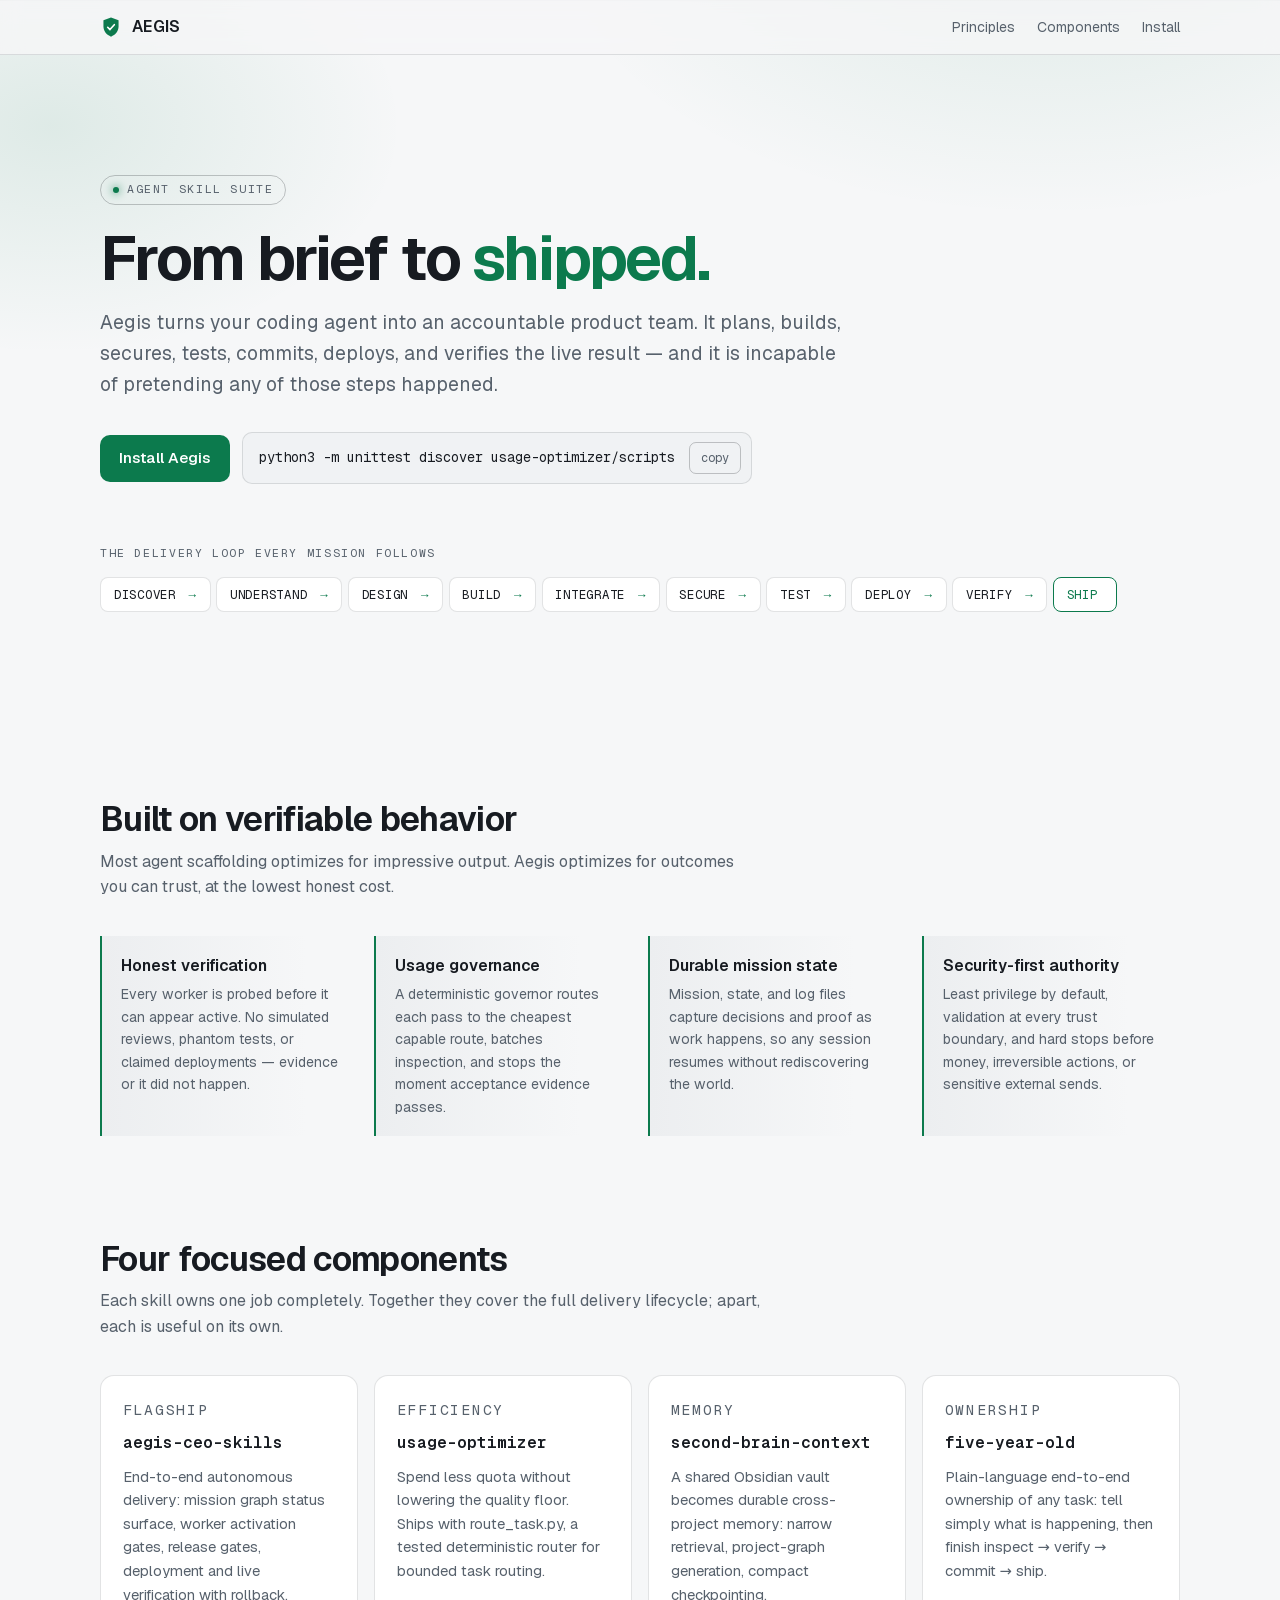
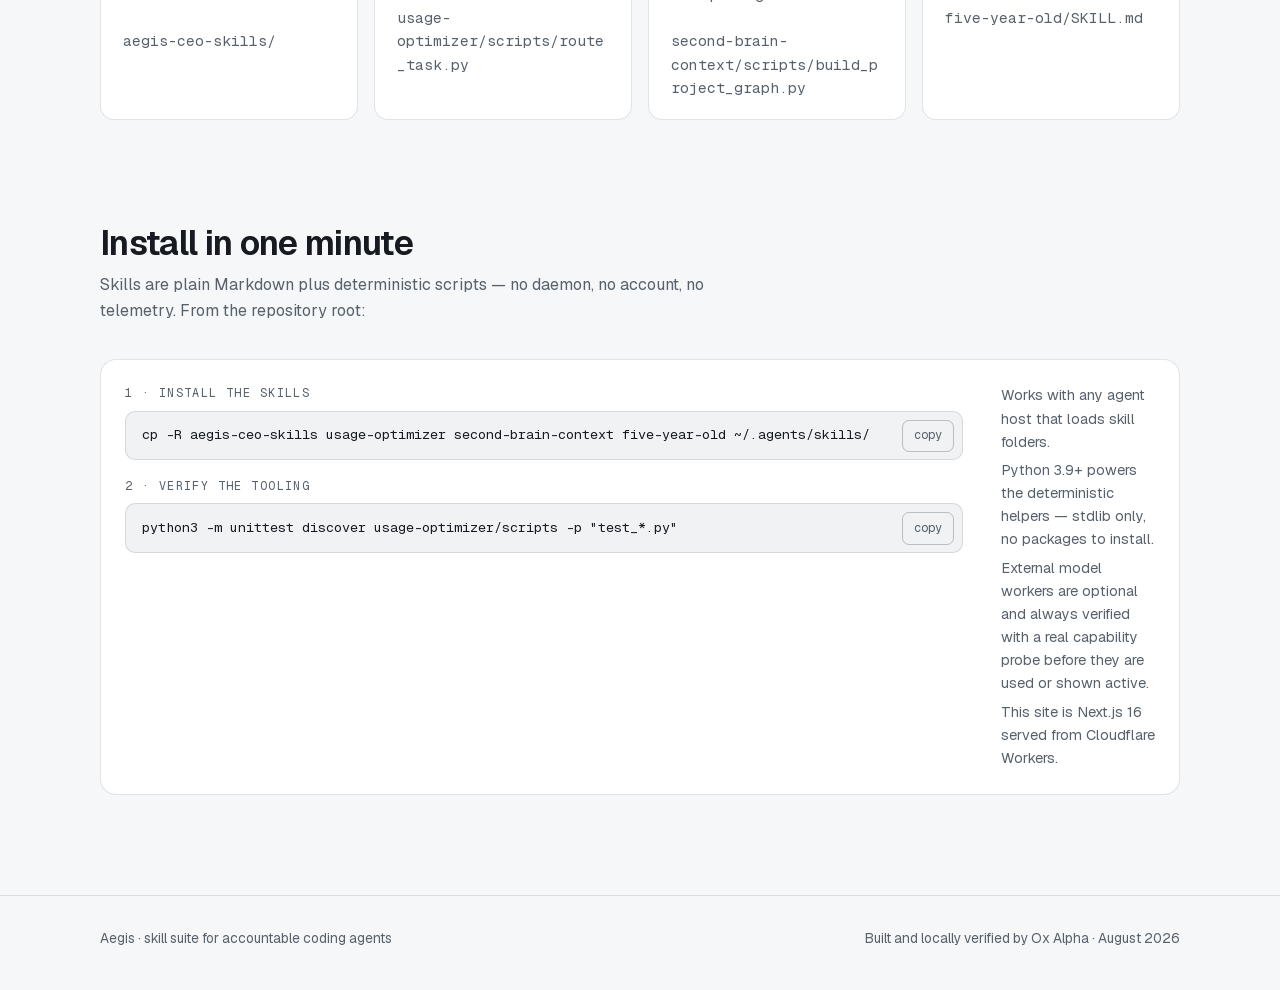
==== index.html @ a5da83ab "Publish Aegis product site (verified build)" ====
<!DOCTYPE html><html lang="en"><head><meta charSet="utf-8"/><meta name="viewport" content="width=device-width, initial-scale=1"/><link rel="stylesheet" href="/_next/static/css/index.CLz0nrna.css" data-rsc-css-href="/_next/static/css/index.CLz0nrna.css" data-precedence="vite-rsc/importer-resources"/><link rel="modulepreload" fetchPriority="low" href="/_next/static/chunks/index-375j4Bkr.js"/><script src="/_next/static/chunks/rolldown-runtime-C60lm6uB.js" type="module" async=""></script><script src="/_next/static/chunks/framework-BaE7mD_r.js" type="module" async=""></script><script src="/_next/static/chunks/app-elements-Drg5O4vw.js" type="module" async=""></script><script src="/_next/static/chunks/hash-D0ldriCF.js" type="module" async=""></script><script src="/_next/static/chunks/record-BdkTR7AP.js" type="module" async=""></script><script src="/_next/static/chunks/app-rsc-cache-busting-CBI0WYrO.js" type="module" async=""></script><script src="/_next/static/chunks/app-rsc-render-mode-IDJu5NEE.js" type="module" async=""></script><script src="/_next/static/chunks/headers-MnPyToYO.js" type="module" async=""></script><script src="/_next/static/chunks/protocol-headers-BwkNXebS.js" type="module" async=""></script><script src="/_next/static/chunks/deployment-id-DFhHa9wO.js" type="module" async=""></script><script src="/_next/static/chunks/navigation-errors-wvgRKjB-.js" type="module" async=""></script><link rel="modulepreload" href="/_next/static/chunks/layout-segment-context-CLsCrSrN.js" crossorigin=""/><link rel="modulepreload" href="/_next/static/chunks/link-DQ8tSd1T.js" crossorigin=""/><link rel="modulepreload" href="/_next/static/chunks/query-DDhZxhdQ.js" crossorigin=""/><link rel="modulepreload" href="/_next/static/chunks/CopyButton-BSLIUMZZ.js" crossorigin=""/><title>Aegis — Ship outcomes, not artifacts</title><meta name="description" content="A skill suite that turns your coding agent into an accountable product team: plan, build, secure, test, commit, deploy, and verify live — without faking any step."/><meta name="theme-color" content="#f6f7f8" media="(prefers-color-scheme: light)"/><meta name="theme-color" content="#0a0c0f" media="(prefers-color-scheme: dark)"/><script>Object.assign(((self[Symbol.for("vinext.navigationRuntime")]??={bootstrap:{routeManifest:null},functions:{}}).bootstrap.rsc??={rsc:[]}),{params:{},nav:{"pathname":"/","searchParams":[]}})</script><link rel="modulepreload" href="/_next/static/chunks/index-375j4Bkr.js" />
</head><body><header class="site-header"><div class="container"><a href="/" class="brand" aria-label="Aegis home"><svg width="22" height="22" viewBox="0 0 32 32" aria-hidden="true"><path d="M16 2l11 4v9c0 7.5-4.7 12.6-11 15C9.7 27.6 5 22.5 5 15V6z" fill="var(--accent)"></path><path d="M11.2 16.4l3.3 3.3 6.3-7" fill="none" stroke="var(--on-accent)" stroke-width="2.4" stroke-linecap="round" stroke-linejoin="round"></path></svg>AEGIS</a><nav class="site-nav" aria-label="Primary"><a href="#principles">Principles</a><a href="#components">Components</a><a href="#install">Install</a></nav></div></header><main><section class="hero"><div class="container"><p class="eyebrow">Agent skill suite</p><h1>From brief to <em>shipped.</em></h1><p class="lede">Aegis turns your coding agent into an accountable product team. It plans, builds, secures, tests, commits, deploys, and verifies the live result — and it is incapable of pretending any of those steps happened.</p><div class="hero-actions"><a class="btn btn-primary" href="#install">Install Aegis</a><span class="install-chip"><code>python3 -m unittest discover usage-optimizer/scripts</code><button type="button" class="copy-btn" data-copied="false" aria-label="Copy to clipboard">copy</button></span></div><div class="pipeline-section" aria-hidden="false"><p class="pipeline-label" id="pipeline-label">The delivery loop every mission follows</p><ol class="pipeline" aria-labelledby="pipeline-label"><li>DISCOVER</li><li>UNDERSTAND</li><li>DESIGN</li><li>BUILD</li><li>INTEGRATE</li><li>SECURE</li><li>TEST</li><li>DEPLOY</li><li>VERIFY</li><li data-state="terminal">SHIP</li></ol></div></div></section><section class="section container" id="principles"><div class="section-head"><h2>Built on verifiable behavior</h2><p>Most agent scaffolding optimizes for impressive output. Aegis optimizes for outcomes you can trust, at the lowest honest cost.</p></div><div class="pillars"><div class="pillar"><h3>Honest verification</h3><p>Every worker is probed before it can appear active. No simulated reviews, phantom tests, or claimed deployments — evidence or it did not happen.</p></div><div class="pillar"><h3>Usage governance</h3><p>A deterministic governor routes each pass to the cheapest capable route, batches inspection, and stops the moment acceptance evidence passes.</p></div><div class="pillar"><h3>Durable mission state</h3><p>Mission, state, and log files capture decisions and proof as work happens, so any session resumes without rediscovering the world.</p></div><div class="pillar"><h3>Security-first authority</h3><p>Least privilege by default, validation at every trust boundary, and hard stops before money, irreversible actions, or sensitive external sends.</p></div></div></section><section class="section container" id="components"><div class="section-head"><h2>Four focused components</h2><p>Each skill owns one job completely. Together they cover the full delivery lifecycle; apart, each is useful on its own.</p></div><div class="grid-cards"><article class="card"><p class="card-tag">Flagship</p><h3>aegis-ceo-skills</h3><p>End-to-end autonomous delivery: mission graph status surface, worker activation gates, release gates, deployment and live verification with rollback.</p><p class="card-path">aegis-ceo-skills/</p></article><article class="card"><p class="card-tag">Efficiency</p><h3>usage-optimizer</h3><p>Spend less quota without lowering the quality floor. Ships with route_task.py, a tested deterministic router for bounded task routing.</p><p class="card-path">usage-optimizer/scripts/route_task.py</p></article><article class="card"><p class="card-tag">Memory</p><h3>second-brain-context</h3><p>A shared Obsidian vault becomes durable cross-project memory: narrow retrieval, project-graph generation, compact checkpointing.</p><p class="card-path">second-brain-context/scripts/build_project_graph.py</p></article><article class="card"><p class="card-tag">Ownership</p><h3>five-year-old</h3><p>Plain-language end-to-end ownership of any task: tell simply what is happening, then finish inspect → verify → commit → ship.</p><p class="card-path">five-year-old/SKILL.md</p></article></div></section><section class="section container" id="install"><div class="section-head"><h2>Install in one minute</h2><p>Skills are plain Markdown plus deterministic scripts — no daemon, no account, no telemetry. From the repository root:</p></div><div class="install-panel"><dl class="step"><dt>1 · Install the skills</dt><dd><div class="codeblock"><code>cp -R aegis-ceo-skills usage-optimizer second-brain-context five-year-old ~/.agents/skills/</code><button type="button" class="copy-btn" data-copied="false" aria-label="Copy to clipboard">copy</button></div></dd><dt>2 · Verify the tooling</dt><dd><div class="codeblock"><code>python3 -m unittest discover usage-optimizer/scripts -p &quot;test_*.py&quot;</code><button type="button" class="copy-btn" data-copied="false" aria-label="Copy to clipboard">copy</button></div></dd></dl><ul class="requirements"><li>Works with any agent host that loads skill folders.</li><li>Python 3.9+ powers the deterministic helpers — stdlib only, no packages to install.</li><li>External model workers are optional and always verified with a real capability probe before they are used or shown active.</li><li>This site is Next.js 16 served from Cloudflare Workers.</li></ul></div></section></main><footer class="site-footer"><div class="container"><p>Aegis · skill suite for accountable coding agents</p><p>Built and locally verified by Ox Alpha · August 2026</p></div></footer><script type="module" src="/_next/static/chunks/index-375j4Bkr.js" id="_R_" async=""></script><script>((self[Symbol.for("vinext.navigationRuntime")]??={bootstrap:{routeManifest:null},functions:{}}).bootstrap.rsc??={rsc:[]}).rsc.push("2:I[\"152b7c768662\",[],\"Children\",1]\n")</script><script>((self[Symbol.for("vinext.navigationRuntime")]??={bootstrap:{routeManifest:null},functions:{}}).bootstrap.rsc??={rsc:[]}).rsc.push("3:I[\"ac4cd3bf48ca\",[],\"GlobalErrorBoundary\",1]\n")</script><script>((self[Symbol.for("vinext.navigationRuntime")]??={bootstrap:{routeManifest:null},functions:{}}).bootstrap.rsc??={rsc:[]}).rsc.push("4:I[\"f25f62437ec9\",[],\"default\",1]\n")</script><script>((self[Symbol.for("vinext.navigationRuntime")]??={bootstrap:{routeManifest:null},functions:{}}).bootstrap.rsc??={rsc:[]}).rsc.push("5:I[\"ac4cd3bf48ca\",[],\"ErrorBoundary\",1]\n")</script><script>((self[Symbol.for("vinext.navigationRuntime")]??={bootstrap:{routeManifest:null},functions:{}}).bootstrap.rsc??={rsc:[]}).rsc.push("6:I[\"5a70c7692a12\",[],\"LayoutSegmentProvider\",1]\n")</script><script>((self[Symbol.for("vinext.navigationRuntime")]??={bootstrap:{routeManifest:null},functions:{}}).bootstrap.rsc??={rsc:[]}).rsc.push("7:I[\"152b7c768662\",[],\"Slot\",1]\n")</script><script>((self[Symbol.for("vinext.navigationRuntime")]??={bootstrap:{routeManifest:null},functions:{}}).bootstrap.rsc??={rsc:[]}).rsc.push("8:I[\"302faa7eb9bd\",[],\"AppRouterScrollTarget\",1]\n")</script><script>((self[Symbol.for("vinext.navigationRuntime")]??={bootstrap:{routeManifest:null},functions:{}}).bootstrap.rsc??={rsc:[]}).rsc.push("9:I[\"ac4cd3bf48ca\",[],\"RedirectBoundary\",1]\n")</script><script>((self[Symbol.for("vinext.navigationRuntime")]??={bootstrap:{routeManifest:null},functions:{}}).bootstrap.rsc??={rsc:[]}).rsc.push(":HL[\"/_next/static/css/index.CLz0nrna.css\",\"style\"     ]\n")</script><script>((self[Symbol.for("vinext.navigationRuntime")]??={bootstrap:{routeManifest:null},functions:{}}).bootstrap.rsc??={rsc:[]}).rsc.push("0:{\"__route\":\"route:/\",\"__interceptionContext\":null,\"__layoutIds\":[\"layout:/\"],\"__rootLayout\":\"/\",\"__sourcePage\":\"/page\",\"page:/\":\"$L1\",\"layout:/\":[[[[\"$\",\"link\",\"css:/_next/static/css/index.CLz0nrna.css\",{\"rel\":\"stylesheet\",\"precedence\":\"vite-rsc/importer-resources\",\"href\":\"/_next/static/css/index.CLz0nrna.css\",\"data-rsc-css-href\":\"/_next/static/css/index.CLz0nrna.css\"}],\"$undefined\"],[\"$\",\"html\",null,{\"lang\":\"en\",\"children\":[\"$\",\"body\",null,{\"children\":[\"$\",\"$L2\",null,{}]}]}]],null],\"route:/\":[[[\"$\",\"meta\",null,{\"charSet\":\"utf-8\"}],[[\"$\",\"title\",\"0\",{\"children\":\"Aegis — Ship outcomes, not artifacts\"}],[\"$\",\"meta\",\"1\",{\"name\":\"description\",\"content\":\"A skill suite that turns your coding agent into an accountable product team: plan, build, secure, test, commit, deploy, and verify live — without faking any step.\"}]],[[\"$\",\"meta\",\"0\",{\"name\":\"viewport\",\"content\":\"width=device-width, initial-scale=1\"}],[\"$\",\"meta\",\"1\",{\"name\":\"theme-color\",\"content\":\"#f6f7f8\",\"media\":\"(prefers-color-scheme: light)\"}],[\"$\",\"meta\",\"2\",{\"name\":\"theme-color\",\"content\":\"#0a0c0f\",\"media\":\"(prefers-color-scheme: dark)\"}]]],[\"$\",\"$L3\",null,{\"fallback\":\"$4\",\"children\":[\"$\",\"$L5\",null,{\"fallback\":\"$4\",\"children\":[\"$\",\"$L6\",null,{\"providerId\":\"layout:/\",\"segmentMap\":{\"children\":[]},\"children\":[\"$\",\"$L7\",null,{\"id\":\"layout:/\",\"parallelSlots\":\"$undefined\",\"children\":[\"$\",\"$L8\",null,{\"children\":[\"$\",\"$L9\",null,{\"children\":[[\"$\",\"$L6\",null,{\"providerId\":\"page:/\",\"segmentMap\":{\"children\":[\"__PAGE__\"]},\"children\":[\"$\",\"$L7\",null,{\"id\":\"page:/\"}]}],null]}]}]}]}]}]}],null,null],\"__layoutFlags\":{\"layout:/\":\"s\"},\"__artifactCompatibility\":{\"schemaVersion\":1,\"graphVersion\":\"app-route-graph:1177fd80f83fa7b0\",\"deploymentVersion\":\"8449e04d-cda3-425b-afb7-191eae885826\",\"appElementsSchemaVersion\":1,\"rscPayloadSchemaVersion\":1,\"rootBoundaryId\":\"/\",\"renderEpoch\":null},\"__renderObservation\":{\"schemaVersion\":1,\"output\":{\"kind\":\"app-rsc\",\"mountedSlotsFingerprint\":null,\"renderEpoch\":null,\"rootBoundaryId\":\"/\",\"routeId\":\"route:/\"},\"completeness\":\"partial\",\"boundaryOutcome\":{\"kind\":\"unknown\"},\"requestApis\":[{\"kind\":\"connection\",\"status\":\"unknown\"},{\"kind\":\"cookies\",\"status\":\"unknown\"},{\"kind\":\"draftMode\",\"status\":\"unknown\"},{\"kind\":\"headers\",\"status\":\"unknown\"},{\"kind\":\"params\",\"status\":\"unknown\"},{\"kind\":\"searchParams\",\"status\":\"unknown\"}],\"dynamicFetches\":[],\"cacheTags\":[\"/\",\"_N_T_/\",\"_N_T_/index\",\"_N_T_/layout\",\"_N_T_/page\"],\"pathTags\":[\"/\"],\"cacheability\":\"unknown\",\"downgrade\":{\"target\":\"freshRender\",\"reasons\":[{\"code\":\"CP_DOWNGRADE_CACHEABILITY_UNKNOWN\",\"target\":\"freshRender\"},{\"code\":\"CP_DOWNGRADE_INCOMPLETE_OBSERVATION\",\"completeness\":\"partial\",\"target\":\"freshRender\"},{\"code\":\"CP_DOWNGRADE_UNKNOWN_REQUEST_API\",\"requestApi\":\"connection\",\"target\":\"freshRender\"},{\"code\":\"CP_DOWNGRADE_UNKNOWN_REQUEST_API\",\"requestApi\":\"cookies\",\"target\":\"freshRender\"},{\"code\":\"CP_DOWNGRADE_UNKNOWN_REQUEST_API\",\"requestApi\":\"draftMode\",\"target\":\"freshRender\"},{\"code\":\"CP_DOWNGRADE_UNKNOWN_REQUEST_API\",\"requestApi\":\"headers\",\"target\":\"freshRender\"},{\"code\":\"CP_DOWNGRADE_UNKNOWN_REQUEST_API\",\"requestApi\":\"params\",\"target\":\"freshRender\"},{\"code\":\"CP_DOWNGRADE_UNKNOWN_REQUEST_API\",\"requestApi\":\"searchParams\",\"target\":\"freshRender\"}],\"fallback\":{\"kind\":\"breakerFallback\",\"code\":\"CP_PRIVATE_DYNAMIC_DOWNGRADE\",\"mode\":\"renderFresh\",\"scope\":\"affectedOutput\",\"fields\":{\"reasonCodes\":[\"CP_DOWNGRADE_CACHEABILITY_UNKNOWN\",\"CP_DOWNGRADE_INCOMPLETE_OBSERVATION\",\"CP_DOWNGRADE_UNKNOWN_REQUEST_API\",\"CP_DOWNGRADE_UNKNOWN_REQUEST_API\",\"CP_DOWNGRADE_UNKNOWN_REQUEST_API\",\"CP_DOWNGRADE_UNKNOWN_REQUEST_API\",\"CP_DOWNGRADE_UNKNOWN_REQUEST_API\",\"CP_DOWNGRADE_UNKNOWN_REQUEST_API\"],\"target\":\"freshRender\"}},\"isPublicCacheCandidate\":false}}}\n")</script><script>((self[Symbol.for("vinext.navigationRuntime")]??={bootstrap:{routeManifest:null},functions:{}}).bootstrap.rsc??={rsc:[]}).rsc.push("a:I[\"c2747888630f\",[],\"default\",1]\n")</script><script>((self[Symbol.for("vinext.navigationRuntime")]??={bootstrap:{routeManifest:null},functions:{}}).bootstrap.rsc??={rsc:[]}).rsc.push("b:I[\"319c27bb930d\",[],\"default\",1]\n")</script><script>((self[Symbol.for("vinext.navigationRuntime")]??={bootstrap:{routeManifest:null},functions:{}}).bootstrap.rsc??={rsc:[]}).rsc.push("1:[[\"$\",\"header\",null,{\"className\":\"site-header\",\"children\":[\"$\",\"div\",null,{\"className\":\"container\",\"children\":[[\"$\",\"$La\",null,{\"className\":\"brand\",\"href\":\"/\",\"aria-label\":\"Aegis home\",\"children\":[[\"$\",\"svg\",null,{\"width\":\"22\",\"height\":\"22\",\"viewBox\":\"0 0 32 32\",\"aria-hidden\":\"true\",\"children\":[[\"$\",\"path\",null,{\"d\":\"M16 2l11 4v9c0 7.5-4.7 12.6-11 15C9.7 27.6 5 22.5 5 15V6z\",\"fill\":\"var(--accent)\"}],[\"$\",\"path\",null,{\"d\":\"M11.2 16.4l3.3 3.3 6.3-7\",\"fill\":\"none\",\"stroke\":\"var(--on-accent)\",\"strokeWidth\":\"2.4\",\"strokeLinecap\":\"round\",\"strokeLinejoin\":\"round\"}]]}],\"AEGIS\"]}],[\"$\",\"nav\",null,{\"className\":\"site-nav\",\"aria-label\":\"Primary\",\"children\":[[\"$\",\"a\",null,{\"href\":\"#principles\",\"children\":\"Principles\"}],[\"$\",\"a\",null,{\"href\":\"#components\",\"children\":\"Components\"}],[\"$\",\"a\",null,{\"href\":\"#install\",\"children\":\"Install\"}]]}]]}]}],[\"$\",\"main\",null,{\"children\":[[\"$\",\"section\",null,{\"className\":\"hero\",\"children\":[\"$\",\"div\",null,{\"className\":\"container\",\"children\":[[\"$\",\"p\",null,{\"className\":\"eyebrow\",\"children\":\"Agent skill suite\"}],[\"$\",\"h1\",null,{\"children\":[\"From brief to \",[\"$\",\"em\",null,{\"children\":\"shipped.\"}]]}],[\"$\",\"p\",null,{\"className\":\"lede\",\"children\":\"Aegis turns your coding agent into an accountable product team. It plans, builds, secures, tests, commits, deploys, and verifies the live result — and it is incapable of pretending any of those steps happened.\"}],[\"$\",\"div\",null,{\"className\":\"hero-actions\",\"children\":[[\"$\",\"a\",null,{\"className\":\"btn btn-primary\",\"href\":\"#install\",\"children\":\"Install Aegis\"}],[\"$\",\"span\",null,{\"className\":\"install-chip\",\"children\":[[\"$\",\"code\",null,{\"children\":\"python3 -m unittest discover usage-optimizer/scripts\"}],[\"$\",\"$Lb\",null,{\"text\":\"python3 -m unittest discover usage-optimizer/scripts -p \\\"test_*.py\\\"\"}]]}]]}],[\"$\",\"div\",null,{\"className\":\"pipeline-section\",\"aria-hidden\":\"false\",\"children\":[[\"$\",\"p\",null,{\"className\":\"pipeline-label\",\"id\":\"pipeline-label\",\"children\":\"The delivery loop every mission follows\"}],[\"$\",\"ol\",null,{\"className\":\"pipeline\",\"aria-labelledby\":\"pipeline-label\",\"children\":[[[\"$\",\"li\",\"DISCOVER\",{\"children\":\"DISCOVER\"}],[\"$\",\"li\",\"UNDERSTAND\",{\"children\":\"UNDERSTAND\"}],[\"$\",\"li\",\"DESIGN\",{\"children\":\"DESIGN\"}],[\"$\",\"li\",\"BUILD\",{\"children\":\"BUILD\"}],[\"$\",\"li\",\"INTEGRATE\",{\"children\":\"INTEGRATE\"}],[\"$\",\"li\",\"SECURE\",{\"children\":\"SECURE\"}],[\"$\",\"li\",\"TEST\",{\"children\":\"TEST\"}],[\"$\",\"li\",\"DEPLOY\",{\"children\":\"DEPLOY\"}],[\"$\",\"li\",\"VERIFY\",{\"children\":\"VERIFY\"}]],[\"$\",\"li\",null,{\"data-state\":\"terminal\",\"children\":\"SHIP\"}]]}]]}]]}]}],[\"$\",\"section\",null,{\"className\":\"section container\",\"id\":\"principles\",\"children\":[[\"$\",\"div\",null,{\"className\":\"section-head\",\"children\":[[\"$\",\"h2\",null,{\"children\":\"Built on verifiable behavior\"}],[\"$\",\"p\",null,{\"children\":\"Most agent scaffolding optimizes for impressive output. Aegis optimizes for outcomes you can trust, at the lowest honest cost.\"}]]}],[\"$\",\"div\",null,{\"className\":\"pillars\",\"children\":[[\"$\",\"div\",\"Honest verification\",{\"className\":\"pillar\",\"children\":[[\"$\",\"h3\",null,{\"children\":\"Honest verification\"}],[\"$\",\"p\",null,{\"children\":\"Every worker is probed before it can appear active. No simulated reviews, phantom tests, or claimed deployments — evidence or it did not happen.\"}]]}],[\"$\",\"div\",\"Usage governance\",{\"className\":\"pillar\",\"children\":[[\"$\",\"h3\",null,{\"children\":\"Usage governance\"}],[\"$\",\"p\",null,{\"children\":\"A deterministic governor routes each pass to the cheapest capable route, batches inspection, and stops the moment acceptance evidence passes.\"}]]}],[\"$\",\"div\",\"Durable mission state\",{\"className\":\"pillar\",\"children\":[[\"$\",\"h3\",null,{\"children\":\"Durable mission state\"}],[\"$\",\"p\",null,{\"children\":\"Mission, state, and log files capture decisions and proof as work happens, so any session resumes without rediscovering the world.\"}]]}],[\"$\",\"div\",\"Security-first authority\",{\"className\":\"pillar\",\"children\":[[\"$\",\"h3\",null,{\"children\":\"Security-first authority\"}],[\"$\",\"p\",null,{\"children\":\"Least privilege by default, validation at every trust boundary, and hard stops before money, irreversible actions, or sensitive external sends.\"}]]}]]}]]}],[\"$\",\"section\",null,{\"className\":\"section container\",\"id\":\"components\",\"children\":[[\"$\",\"div\",null,{\"className\":\"section-head\",\"children\":[[\"$\",\"h2\",null,{\"children\":\"Four focused components\"}],[\"$\",\"p\",null,{\"children\":\"Each skill owns one job completely. Together they cover the full delivery lifecycle; apart, each is useful on its own.\"}]]}],\"$Lc\"]}],\"$Ld\"]}],\"$Le\"]\n")</script><script>((self[Symbol.for("vinext.navigationRuntime")]??={bootstrap:{routeManifest:null},functions:{}}).bootstrap.rsc??={rsc:[]}).rsc.push("c:[\"$\",\"div\",null,{\"className\":\"grid-cards\",\"children\":[[\"$\",\"article\",\"aegis-ceo-skills\",{\"className\":\"card\",\"children\":[[\"$\",\"p\",null,{\"className\":\"card-tag\",\"children\":\"Flagship\"}],[\"$\",\"h3\",null,{\"children\":\"aegis-ceo-skills\"}],[\"$\",\"p\",null,{\"children\":\"End-to-end autonomous delivery: mission graph status surface, worker activation gates, release gates, deployment and live verification with rollback.\"}],[\"$\",\"p\",null,{\"className\":\"card-path\",\"children\":\"aegis-ceo-skills/\"}]]}],[\"$\",\"article\",\"usage-optimizer\",{\"className\":\"card\",\"children\":[[\"$\",\"p\",null,{\"className\":\"card-tag\",\"children\":\"Efficiency\"}],[\"$\",\"h3\",null,{\"children\":\"usage-optimizer\"}],[\"$\",\"p\",null,{\"children\":\"Spend less quota without lowering the quality floor. Ships with route_task.py, a tested deterministic router for bounded task routing.\"}],[\"$\",\"p\",null,{\"className\":\"card-path\",\"children\":\"usage-optimizer/scripts/route_task.py\"}]]}],[\"$\",\"article\",\"second-brain-context\",{\"className\":\"card\",\"children\":[[\"$\",\"p\",null,{\"className\":\"card-tag\",\"children\":\"Memory\"}],[\"$\",\"h3\",null,{\"children\":\"second-brain-context\"}],[\"$\",\"p\",null,{\"children\":\"A shared Obsidian vault becomes durable cross-project memory: narrow retrieval, project-graph generation, compact checkpointing.\"}],[\"$\",\"p\",null,{\"className\":\"card-path\",\"children\":\"second-brain-context/scripts/build_project_graph.py\"}]]}],[\"$\",\"article\",\"five-year-old\",{\"className\":\"card\",\"children\":[[\"$\",\"p\",null,{\"className\":\"card-tag\",\"children\":\"Ownership\"}],[\"$\",\"h3\",null,{\"children\":\"five-year-old\"}],[\"$\",\"p\",null,{\"children\":\"Plain-language end-to-end ownership of any task: tell simply what is happening, then finish inspect → verify → commit → ship.\"}],[\"$\",\"p\",null,{\"className\":\"card-path\",\"children\":\"five-year-old/SKILL.md\"}]]}]]}]\n")</script><script>((self[Symbol.for("vinext.navigationRuntime")]??={bootstrap:{routeManifest:null},functions:{}}).bootstrap.rsc??={rsc:[]}).rsc.push("d:[\"$\",\"section\",null,{\"className\":\"section container\",\"id\":\"install\",\"children\":[[\"$\",\"div\",null,{\"className\":\"section-head\",\"children\":[[\"$\",\"h2\",null,{\"children\":\"Install in one minute\"}],[\"$\",\"p\",null,{\"children\":\"Skills are plain Markdown plus deterministic scripts — no daemon, no account, no telemetry. From the repository root:\"}]]}],[\"$\",\"div\",null,{\"className\":\"install-panel\",\"children\":[[\"$\",\"dl\",null,{\"className\":\"step\",\"children\":[[\"$\",\"dt\",null,{\"children\":\"1 · Install the skills\"}],[\"$\",\"dd\",null,{\"children\":[\"$\",\"div\",null,{\"className\":\"codeblock\",\"children\":[[\"$\",\"code\",null,{\"children\":\"cp -R aegis-ceo-skills usage-optimizer second-brain-context five-year-old ~/.agents/skills/\"}],[\"$\",\"$Lb\",null,{\"text\":\"cp -R aegis-ceo-skills usage-optimizer second-brain-context five-year-old ~/.agents/skills/\"}]]}]}],[\"$\",\"dt\",null,{\"children\":\"2 · Verify the tooling\"}],[\"$\",\"dd\",null,{\"children\":[\"$\",\"div\",null,{\"className\":\"codeblock\",\"children\":[[\"$\",\"code\",null,{\"children\":\"python3 -m unittest discover usage-optimizer/scripts -p \\\"test_*.py\\\"\"}],[\"$\",\"$Lb\",null,{\"text\":\"python3 -m unittest discover usage-optimizer/scripts -p \\\"test_*.py\\\"\"}]]}]}]]}],[\"$\",\"ul\",null,{\"className\":\"requirements\",\"children\":[[\"$\",\"li\",null,{\"children\":\"Works with any agent host that loads skill folders.\"}],[\"$\",\"li\",null,{\"children\":\"Python 3.9+ powers the deterministic helpers — stdlib only, no packages to install.\"}],[\"$\",\"li\",null,{\"children\":\"External model workers are optional and always verified with a real capability probe before they are used or shown active.\"}],[\"$\",\"li\",null,{\"children\":\"This site is Next.js 16 served from Cloudflare Workers.\"}]]}]]}]]}]\n")</script><script>((self[Symbol.for("vinext.navigationRuntime")]??={bootstrap:{routeManifest:null},functions:{}}).bootstrap.rsc??={rsc:[]}).rsc.push("e:[\"$\",\"footer\",null,{\"className\":\"site-footer\",\"children\":[\"$\",\"div\",null,{\"className\":\"container\",\"children\":[[\"$\",\"p\",null,{\"children\":\"Aegis · skill suite for accountable coding agents\"}],[\"$\",\"p\",null,{\"children\":\"Built and locally verified by Ox Alpha · August 2026\"}]]}]}]\n")</script><script>Object.assign(((self[Symbol.for("vinext.navigationRuntime")]??={bootstrap:{routeManifest:null},functions:{}}).bootstrap.rsc??={rsc:[]}),{"initialCacheKind":"static"});((self[Symbol.for("vinext.navigationRuntime")]??={bootstrap:{routeManifest:null},functions:{}}).bootstrap.rsc??={rsc:[]}).done=true</script></body></html>
---- _next/static/css/index.CLz0nrna.css ----
/*! tailwindcss v4.2.1 | MIT License | https://tailwindcss.com */
@layer properties{@supports (((-webkit-hyphens:none)) and (not (margin-trim:inline))) or ((-moz-orient:inline) and (not (color:rgb(from red r g b)))){*,:before,:after{--tw-rotate-x:initial;--tw-rotate-y:initial;--tw-rotate-z:initial;--tw-skew-x:initial;--tw-skew-y:initial;--tw-border-style:solid;--tw-outline-style:solid;--tw-ease:initial}::backdrop{--tw-rotate-x:initial;--tw-rotate-y:initial;--tw-rotate-z:initial;--tw-skew-x:initial;--tw-skew-y:initial;--tw-border-style:solid;--tw-outline-style:solid;--tw-ease:initial}}}@layer theme{:root,:host{--font-sans:ui-sans-serif, system-ui, sans-serif, "Apple Color Emoji", "Segoe UI Emoji", "Segoe UI Symbol", "Noto Color Emoji";--font-mono:ui-monospace, SFMono-Regular, Menlo, Monaco, Consolas, "Liberation Mono", "Courier New", monospace;--spacing:.25rem;--font-weight-normal:400;--font-weight-medium:500;--radius-sm:.25rem;--radius-md:.375rem;--radius-lg:.5rem;--radius-2xl:1rem;--shadow-sm:0 1px 3px 0 #0000001a, 0 1px 2px -1px #0000001a;--ease-in-out:cubic-bezier(.4, 0, .2, 1);--default-transition-duration:.15s;--default-transition-timing-function:cubic-bezier(.4, 0, .2, 1);--default-font-family:var(--font-sans);--default-mono-font-family:var(--font-mono)}}@layer base{*,:after,:before{box-sizing:border-box;border:0 solid;margin:0;padding:0}::backdrop{box-sizing:border-box;border:0 solid;margin:0;padding:0}::file-selector-button{box-sizing:border-box;border:0 solid;margin:0;padding:0}html,:host{-webkit-text-size-adjust:100%;tab-size:4;line-height:1.5;font-family:var(--default-font-family,ui-sans-serif, system-ui, sans-serif, "Apple Color Emoji", "Segoe UI Emoji", "Segoe UI Symbol", "Noto Color Emoji");font-feature-settings:var(--default-font-feature-settings,normal);font-variation-settings:var(--default-font-variation-settings,normal);-webkit-tap-highlight-color:transparent}hr{height:0;color:inherit;border-top-width:1px}abbr:where([title]){-webkit-text-decoration:underline dotted;text-decoration:underline dotted}h1,h2,h3,h4,h5,h6{font-size:inherit;font-weight:inherit}a{color:inherit;-webkit-text-decoration:inherit;-webkit-text-decoration:inherit;text-decoration:inherit}b,strong{font-weight:bolder}code,kbd,samp,pre{font-family:var(--default-mono-font-family,ui-monospace, SFMono-Regular, Menlo, Monaco, Consolas, "Liberation Mono", "Courier New", monospace);font-feature-settings:var(--default-mono-font-feature-settings,normal);font-variation-settings:var(--default-mono-font-variation-settings,normal);font-size:1em}small{font-size:80%}sub,sup{vertical-align:baseline;font-size:75%;line-height:0;position:relative}sub{bottom:-.25em}sup{top:-.5em}table{text-indent:0;border-color:inherit;border-collapse:collapse}:-moz-focusring{outline:auto}progress{vertical-align:baseline}summary{display:list-item}ol,ul,menu{list-style:none}img,svg,video,canvas,audio,iframe,embed,object{vertical-align:middle;display:block}img,video{max-width:100%;height:auto}button,input,select,optgroup,textarea{font:inherit;font-feature-settings:inherit;font-variation-settings:inherit;letter-spacing:inherit;color:inherit;opacity:1;background-color:#0000;border-radius:0}::file-selector-button{font:inherit;font-feature-settings:inherit;font-variation-settings:inherit;letter-spacing:inherit;color:inherit;opacity:1;background-color:#0000;border-radius:0}:where(select:is([multiple],[size])) optgroup{font-weight:bolder}:where(select:is([multiple],[size])) optgroup option{padding-inline-start:20px}::file-selector-button{margin-inline-end:4px}::placeholder{opacity:1}@supports (not ((-webkit-appearance:-apple-pay-button))) or (contain-intrinsic-size:1px){::placeholder{color:currentColor}@supports (color:color-mix(in lab, red, red)){::placeholder{color:color-mix(in oklab, currentcolor 50%, transparent)}}}textarea{resize:vertical}::-webkit-search-decoration{-webkit-appearance:none}::-webkit-date-and-time-value{min-height:1lh;text-align:inherit}::-webkit-datetime-edit{display:inline-flex}::-webkit-datetime-edit-fields-wrapper{padding:0}::-webkit-datetime-edit{padding-block:0}::-webkit-datetime-edit-year-field{padding-block:0}::-webkit-datetime-edit-month-field{padding-block:0}::-webkit-datetime-edit-day-field{padding-block:0}::-webkit-datetime-edit-hour-field{padding-block:0}::-webkit-datetime-edit-minute-field{padding-block:0}::-webkit-datetime-edit-second-field{padding-block:0}::-webkit-datetime-edit-millisecond-field{padding-block:0}::-webkit-datetime-edit-meridiem-field{padding-block:0}::-webkit-calendar-picker-indicator{line-height:1}:-moz-ui-invalid{box-shadow:none}button,input:where([type=button],[type=reset],[type=submit]){-webkit-appearance:button;appearance:button}::file-selector-button{-webkit-appearance:button;appearance:button}::-webkit-inner-spin-button{height:auto}::-webkit-outer-spin-button{height:auto}[hidden]:where(:not([hidden=until-found])){display:none!important}}@layer components;@layer utilities{.sr-only{clip-path:inset(50%);white-space:nowrap;border-width:0;width:1px;height:1px;margin:-1px;padding:0;position:absolute;overflow:hidden}.start{inset-inline-start:var(--spacing)}.container{width:100%}@media (min-width:40rem){.container{max-width:40rem}}@media (min-width:48rem){.container{max-width:48rem}}@media (min-width:64rem){.container{max-width:64rem}}@media (min-width:80rem){.container{max-width:80rem}}@media (min-width:96rem){.container{max-width:96rem}}.flex{display:flex}.inline{display:inline}.table{display:table}.flex-shrink{flex-shrink:1}.border-collapse{border-collapse:collapse}.transform{transform:var(--tw-rotate-x,) var(--tw-rotate-y,) var(--tw-rotate-z,) var(--tw-skew-x,) var(--tw-skew-y,)}.resize{resize:both}.flex-wrap{flex-wrap:wrap}.border{border-style:var(--tw-border-style);border-width:1px}.text-nowrap{text-wrap:nowrap}.outline{outline-style:var(--tw-outline-style);outline-width:1px}.transition{transition-property:color,background-color,border-color,outline-color,text-decoration-color,fill,stroke,--tw-gradient-from,--tw-gradient-via,--tw-gradient-to,opacity,box-shadow,transform,translate,scale,rotate,filter,-webkit-backdrop-filter,backdrop-filter,display,content-visibility,overlay,pointer-events;transition-timing-function:var(--tw-ease,var(--default-transition-timing-function));transition-duration:var(--tw-duration,var(--default-transition-duration))}.ease-in-out{--tw-ease:var(--ease-in-out);transition-timing-function:var(--ease-in-out)}}@font-face{font-family:Geist;font-style:normal;font-weight:100 900;font-display:swap;src:url(/fonts/Geist-cyrillic-ext.woff2)format("woff2");unicode-range:U+460-52F,U+1C80-1C8A,U+20B4,U+2DE0-2DFF,U+A640-A69F,U+FE2E-FE2F}@font-face{font-family:Geist;font-style:normal;font-weight:100 900;font-display:swap;src:url(/fonts/Geist-cyrillic.woff2)format("woff2");unicode-range:U+301,U+400-45F,U+490-491,U+4B0-4B1,U+2116}@font-face{font-family:Geist;font-style:normal;font-weight:100 900;font-display:swap;src:url(/fonts/Geist-vietnamese.woff2)format("woff2");unicode-range:U+102-103,U+110-111,U+128-129,U+168-169,U+1A0-1A1,U+1AF-1B0,U+300-301,U+303-304,U+308-309,U+323,U+329,U+1EA0-1EF9,U+20AB}@font-face{font-family:Geist;font-style:normal;font-weight:100 900;font-display:swap;src:url(/fonts/Geist-latin-ext.woff2)format("woff2");unicode-range:U+100-2BA,U+2BD-2C5,U+2C7-2CC,U+2CE-2D7,U+2DD-2FF,U+304,U+308,U+329,U+1D00-1DBF,U+1E00-1E9F,U+1EF2-1EFF,U+2020,U+20A0-20AB,U+20AD-20C0,U+2113,U+2C60-2C7F,U+A720-A7FF}@font-face{font-family:Geist;font-style:normal;font-weight:100 900;font-display:swap;src:url(/fonts/Geist-latin.woff2)format("woff2");unicode-range:U+??,U+131,U+152-153,U+2BB-2BC,U+2C6,U+2DA,U+2DC,U+304,U+308,U+329,U+2000-206F,U+20AC,U+2122,U+2191,U+2193,U+2212,U+2215,U+FEFF,U+FFFD}@font-face{font-family:Geist Mono;font-style:normal;font-weight:100 900;font-display:swap;src:url(/fonts/GeistMono-cyrillic-ext.woff2)format("woff2");unicode-range:U+460-52F,U+1C80-1C8A,U+20B4,U+2DE0-2DFF,U+A640-A69F,U+FE2E-FE2F}@font-face{font-family:Geist Mono;font-style:normal;font-weight:100 900;font-display:swap;src:url(/fonts/GeistMono-cyrillic.woff2)format("woff2");unicode-range:U+301,U+400-45F,U+490-491,U+4B0-4B1,U+2116}@font-face{font-family:Geist Mono;font-style:normal;font-weight:100 900;font-display:swap;src:url(/fonts/GeistMono-symbols2.woff2)format("woff2");unicode-range:U+2000-2001,U+2004-2008,U+200A,U+23B8-23BD,U+2500-259F}@font-face{font-family:Geist Mono;font-style:normal;font-weight:100 900;font-display:swap;src:url(/fonts/GeistMono-vietnamese.woff2)format("woff2");unicode-range:U+102-103,U+110-111,U+128-129,U+168-169,U+1A0-1A1,U+1AF-1B0,U+300-301,U+303-304,U+308-309,U+323,U+329,U+1EA0-1EF9,U+20AB}@font-face{font-family:Geist Mono;font-style:normal;font-weight:100 900;font-display:swap;src:url(/fonts/GeistMono-latin-ext.woff2)format("woff2");unicode-range:U+100-2BA,U+2BD-2C5,U+2C7-2CC,U+2CE-2D7,U+2DD-2FF,U+304,U+308,U+329,U+1D00-1DBF,U+1E00-1E9F,U+1EF2-1EFF,U+2020,U+20A0-20AB,U+20AD-20C0,U+2113,U+2C60-2C7F,U+A720-A7FF}@font-face{font-family:Geist Mono;font-style:normal;font-weight:100 900;font-display:swap;src:url(/fonts/GeistMono-latin.woff2)format("woff2");unicode-range:U+??,U+131,U+152-153,U+2BB-2BC,U+2C6,U+2DA,U+2DC,U+304,U+308,U+329,U+2000-206F,U+20AC,U+2122,U+2191,U+2193,U+2212,U+2215,U+FEFF,U+FFFD}:root{--lightningcss-light:initial;--lightningcss-dark: ;color-scheme:light dark;--bg:var(--lightningcss-light,#f6f7f8)var(--lightningcss-dark,#0a0c0f);--bg-raised:var(--lightningcss-light,#fff)var(--lightningcss-dark,#101419);--bg-inset:var(--lightningcss-light,#eceef0)var(--lightningcss-dark,#151a21);--border:var(--lightningcss-light,#161a201f)var(--lightningcss-dark,#ffffff1a);--border-strong:var(--lightningcss-light,#161a203d)var(--lightningcss-dark,#ffffff38);--text:var(--lightningcss-light,#171b21)var(--lightningcss-dark,#e9edf1);--text-muted:var(--lightningcss-light,#57616c)var(--lightningcss-dark,#97a1ac);--accent:var(--lightningcss-light,#0c7a4d)var(--lightningcss-dark,#3ddc97);--accent-strong:var(--lightningcss-light,#085c39)var(--lightningcss-dark,#6ff0bb);--on-accent:var(--lightningcss-light,#fff)var(--lightningcss-dark,#06130d);--code-bg:var(--lightningcss-light,#f0f2f4)var(--lightningcss-dark,#141a21);--glow:var(--lightningcss-light,#0c7a4d1a)var(--lightningcss-dark,#3ddc9717);--font-sans:"Geist", -apple-system, system-ui, sans-serif;--font-mono:"Geist Mono", ui-monospace, "SF Mono", Menlo, monospace}@media (prefers-color-scheme:dark){:root{--lightningcss-light: ;--lightningcss-dark:initial}}*{box-sizing:border-box}html{scroll-behavior:smooth}@media (prefers-reduced-motion:reduce){html{scroll-behavior:auto}*,:before,:after{transition-duration:.01ms!important;animation-duration:.01ms!important}}body{background:radial-gradient(52rem 30rem at 82% -8%, var(--glow), transparent 60%), radial-gradient(40rem 26rem at 4% 14%, var(--glow), transparent 55%), linear-gradient(var(--border) 1px, transparent 1px) 0 0 / 100% 56rem no-repeat, var(--bg);color:var(--text);font-family:var(--font-sans), Arial, Helvetica, sans-serif;-webkit-font-smoothing:antialiased;text-rendering:optimizelegibility;background-attachment:fixed;margin:0;font-size:16px;line-height:1.6}::selection{background:var(--accent);color:var(--on-accent)}a{color:inherit}:focus-visible{outline:2px solid var(--accent);outline-offset:3px;border-radius:4px}.container{width:min(1080px,100% - 2.5rem);margin-inline:auto}.site-header{z-index:20;-webkit-backdrop-filter:blur(10px);backdrop-filter:blur(10px);background:var(--bg);position:sticky;top:0}@supports (color:color-mix(in lab, red, red)){.site-header{background:color-mix(in srgb, var(--bg) 78%, transparent)}}.site-header{border-bottom:1px solid var(--border)}.site-header .container{justify-content:space-between;align-items:center;gap:1rem;padding-block:.875rem;display:flex}.brand{letter-spacing:.02em;align-items:center;gap:.625rem;font-weight:600;text-decoration:none;display:inline-flex}.brand svg{display:block}.site-nav{gap:1.375rem;display:flex}.site-nav a{color:var(--text-muted);font-size:.875rem;text-decoration:none;transition:color .14s}.site-nav a:hover{color:var(--text)}@media (max-width:560px){.site-nav{display:none}}.hero{padding-block:clamp(4rem,11vw,7.5rem) clamp(2.5rem,6vw,4rem)}.eyebrow{border:1px solid var(--border-strong);color:var(--text-muted);font-family:var(--font-mono), monospace;letter-spacing:.14em;text-transform:uppercase;border-radius:999px;align-items:center;gap:.5rem;margin:0 0 1.25rem;padding:.3rem .75rem;font-size:.72rem;display:inline-flex}.eyebrow:before{content:"";background:var(--accent);width:6px;height:6px;box-shadow:0 0 8px var(--accent);border-radius:50%}.hero h1{letter-spacing:-.03em;text-wrap:balance;max-width:15ch;margin:0 0 1.125rem;font-size:clamp(2.4rem,6vw,3.9rem);font-weight:650;line-height:1.05}.hero h1 em{color:var(--accent);font-style:normal}.lede{max-width:58ch;color:var(--text-muted);text-wrap:pretty;margin:0 0 2rem;font-size:clamp(1.05rem,2vw,1.2rem)}.hero-actions{flex-wrap:wrap;align-items:center;gap:.75rem;margin-bottom:2.75rem;display:flex}.btn{cursor:pointer;border:1px solid #0000;border-radius:10px;align-items:center;gap:.5rem;padding:.65rem 1.15rem;font-size:.95rem;font-weight:550;text-decoration:none;transition:transform .12s,background .14s,border-color .14s;display:inline-flex}.btn:active{transform:translateY(1px)}.btn-primary{background:var(--accent);color:var(--on-accent)}.btn-primary:hover{background:var(--accent-strong)}.btn-secondary{border-color:var(--border-strong);color:var(--text);background:0 0}.btn-secondary:hover{background:var(--bg-inset)}.install-chip{border:1px solid var(--border);background:var(--code-bg);max-width:100%;font-family:var(--font-mono), monospace;border-radius:10px;align-items:center;gap:.875rem;padding:.55rem .6rem .55rem 1rem;font-size:.85rem;display:inline-flex}.install-chip code{white-space:nowrap;scrollbar-width:none;overflow-x:auto}.copy-btn{border:1px solid var(--border-strong);color:var(--text-muted);font-family:var(--font-mono), monospace;cursor:pointer;background:0 0;border-radius:7px;flex:none;align-items:center;gap:.4rem;padding:.35rem .7rem;font-size:.75rem;transition:color .14s,border-color .14s;display:inline-flex}.copy-btn:hover{color:var(--text);border-color:var(--accent)}.copy-btn[data-copied=true]{color:var(--accent);border-color:var(--accent)}.pipeline-section{padding-block:1rem 4.5rem}.pipeline-label{color:var(--text-muted);font-family:var(--font-mono), monospace;letter-spacing:.14em;text-transform:uppercase;margin:0 0 .9rem;font-size:.72rem}.pipeline{flex-wrap:wrap;gap:.5rem .35rem;margin:0;padding:0;list-style:none;display:flex}.pipeline li{border:1px solid var(--border);background:var(--bg-raised);font-family:var(--font-mono), monospace;letter-spacing:.06em;border-radius:8px;align-items:center;gap:.35rem;padding:.42rem .8rem;font-size:.78rem;display:inline-flex}.pipeline li:after{content:"→";color:var(--accent);margin-left:.45rem}.pipeline li:last-child:after{content:"";margin:0}.pipeline li[data-state=terminal]{border-color:var(--accent);color:var(--accent)}.section{padding-block:3.25rem}.section-head{max-width:60ch;margin-bottom:2.25rem}.section-head h2{letter-spacing:-.02em;margin:0 0 .6rem;font-size:clamp(1.5rem,3.4vw,2.1rem);font-weight:640;line-height:1.15}.section-head p{color:var(--text-muted);margin:0}.grid-cards{grid-template-columns:repeat(auto-fit,minmax(min(100%,250px),1fr));gap:1rem;display:grid}.card{border:1px solid var(--border);background:var(--bg-raised);border-radius:14px;flex-direction:column;gap:.55rem;padding:1.35rem 1.35rem 1.2rem;transition:border-color .16s,transform .16s;display:flex;position:relative}.card:hover{border-color:var(--border-strong);transform:translateY(-2px)}.card-tag{color:var(--accent);font-family:var(--font-mono), monospace;letter-spacing:.12em;text-transform:uppercase;margin:0 0 .35rem;font-size:.7rem}.card h3{font-family:var(--font-mono), monospace;margin:0;font-size:1rem;font-weight:600}.card p{color:var(--text-muted);margin:0;font-size:.92rem}.card-path{color:var(--text-muted);font-family:var(--font-mono), monospace;overflow-wrap:anywhere;margin-top:auto;padding-top:.9rem;font-size:.75rem}.pillars{grid-template-columns:repeat(auto-fit,minmax(min(100%,220px),1fr));gap:1rem;display:grid}.pillar{border-left:2px solid var(--accent);background:linear-gradient(90deg, var(--bg-inset), transparent 80%);padding:1.1rem 1.2rem}.pillar h3{margin:0 0 .3rem;font-size:.98rem;font-weight:600}.pillar p{color:var(--text-muted);margin:0;font-size:.88rem}.install-panel{border:1px solid var(--border);background:var(--bg-raised);border-radius:16px;gap:1.25rem;padding:1.5rem;display:grid}@media (min-width:720px){.install-panel{grid-template-columns:1.2fr 1fr;align-items:start}}.step{margin:0}.step dt{color:var(--text-muted);font-family:var(--font-mono), monospace;letter-spacing:.12em;text-transform:uppercase;margin-bottom:.45rem;font-size:.74rem}.step dd{margin:0 0 1.1rem}.step dd:last-child{margin-bottom:0}.codeblock{border:1px solid var(--border);background:var(--code-bg);font-family:var(--font-mono), monospace;border-radius:10px;padding:.8rem 5.75rem .8rem 1rem;font-size:.84rem;position:relative;overflow-x:auto}.codeblock code{white-space:pre}.codeblock .copy-btn{position:absolute;top:.5rem;right:.5rem}.requirements{color:var(--text-muted);margin:0;padding-left:1.1rem;font-size:.9rem}.requirements li{margin-bottom:.35rem}.requirements li:last-child{margin-bottom:0}.site-footer{border-top:1px solid var(--border);color:var(--text-muted);margin-top:3rem;padding-block:2rem 2.5rem;font-size:.85rem}.site-footer .container{flex-wrap:wrap;justify-content:space-between;gap:.75rem 2rem;display:flex}.site-footer p{margin:0}@property --tw-rotate-x{syntax:"*";inherits:false}@property --tw-rotate-y{syntax:"*";inherits:false}@property --tw-rotate-z{syntax:"*";inherits:false}@property --tw-skew-x{syntax:"*";inherits:false}@property --tw-skew-y{syntax:"*";inherits:false}@property --tw-border-style{syntax:"*";inherits:false;initial-value:solid}@property --tw-outline-style{syntax:"*";inherits:false;initial-value:solid}@property --tw-ease{syntax:"*";inherits:false}
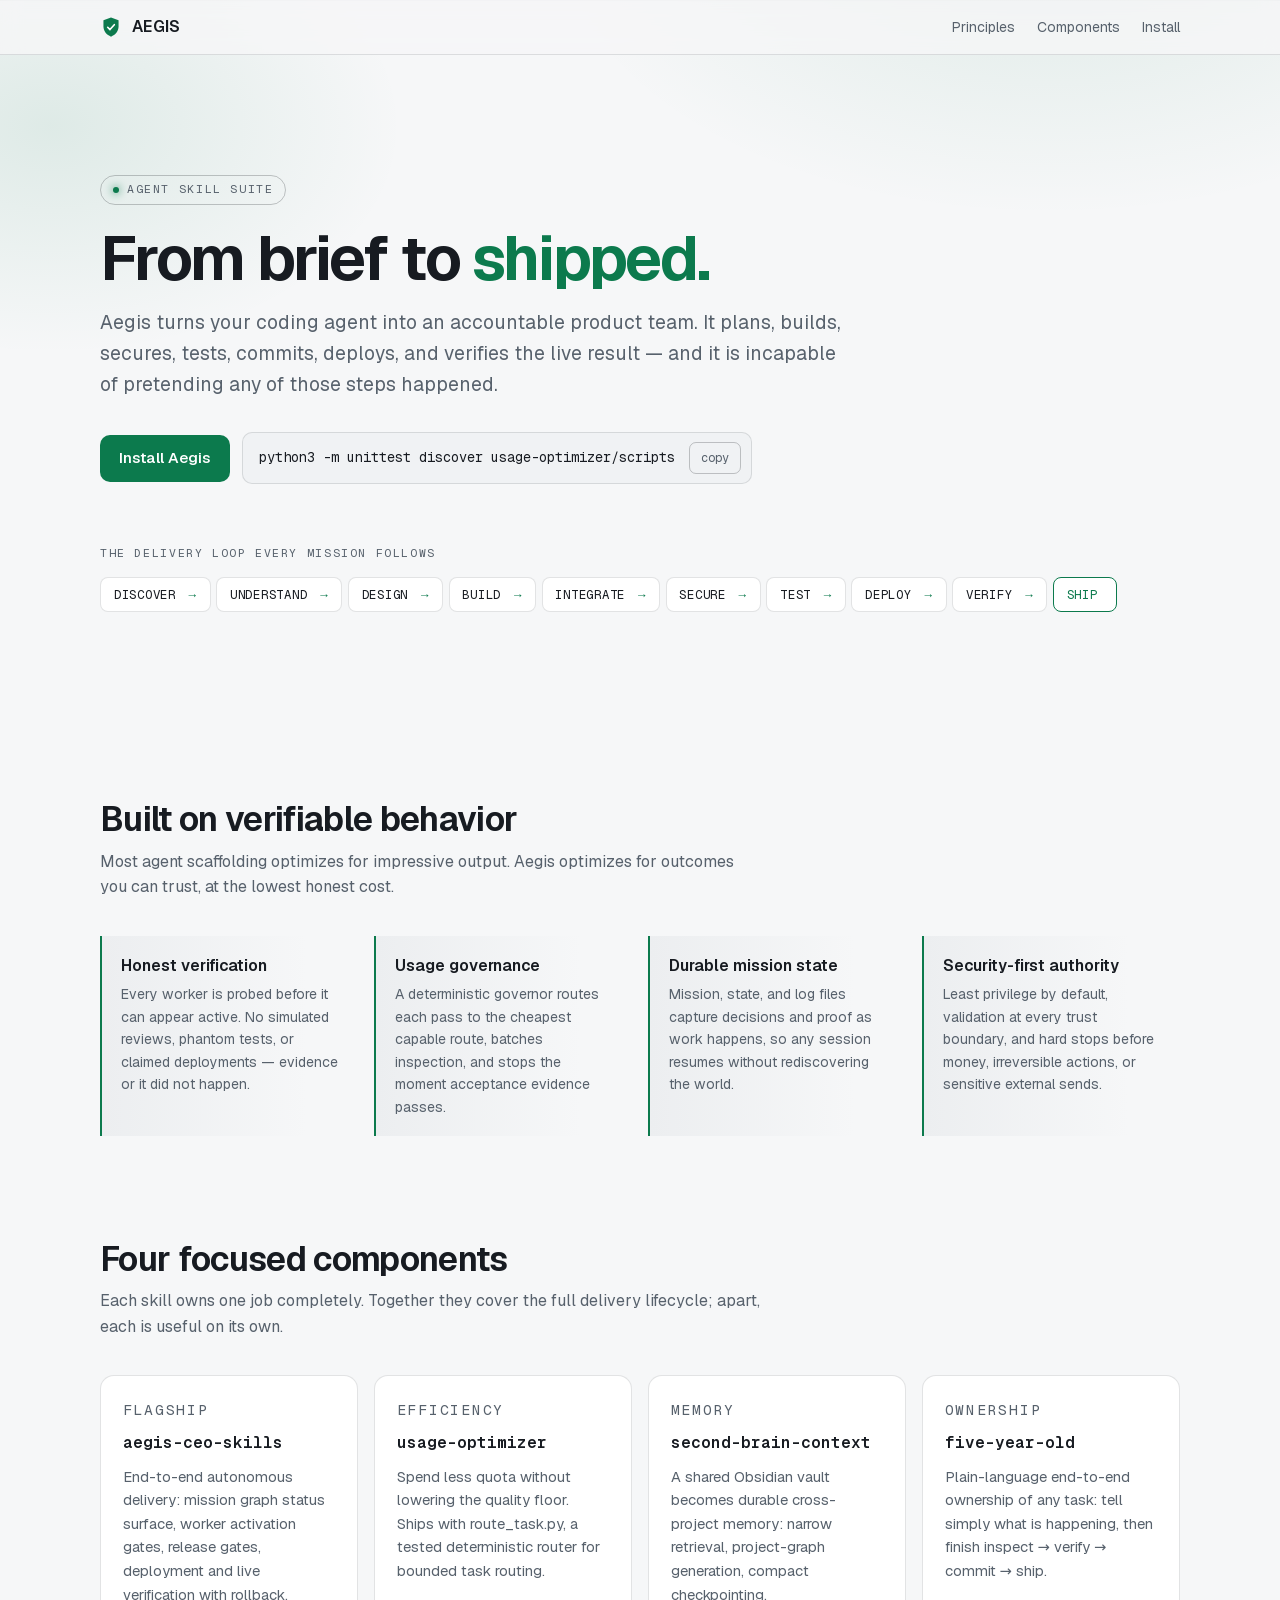
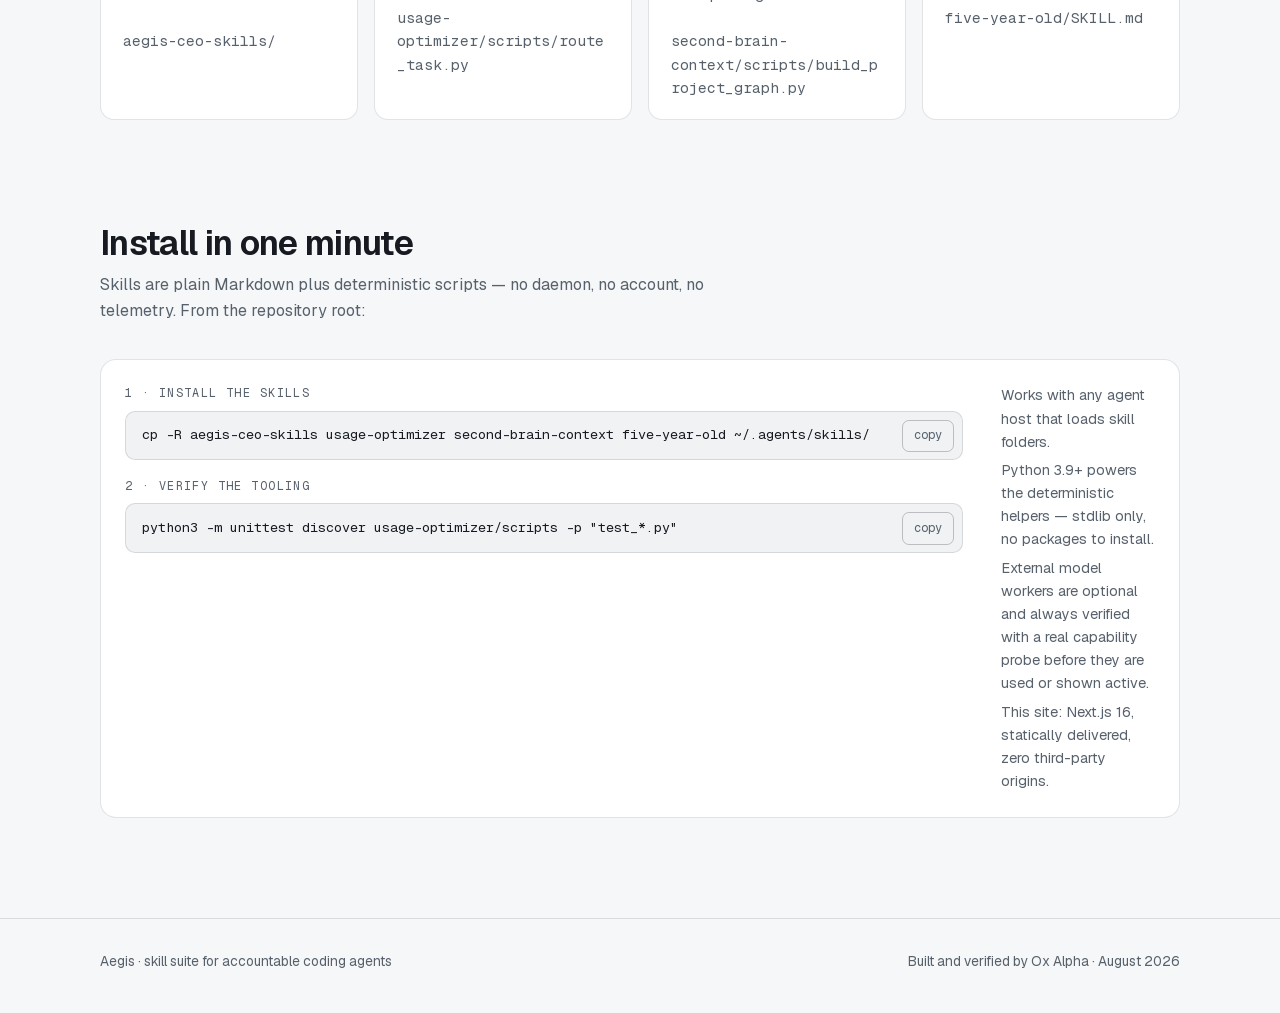
==== commit d896ebbc: "Fix hosting claim to match real delivery (GitHub Pages)" ====
--- a/index.html
+++ b/index.html
@@ -1,2 +1,2 @@
-<!DOCTYPE html><html lang="en"><head><meta charSet="utf-8"/><meta name="viewport" content="width=device-width, initial-scale=1"/><link rel="stylesheet" href="/_next/static/css/index.CLz0nrna.css" data-rsc-css-href="/_next/static/css/index.CLz0nrna.css" data-precedence="vite-rsc/importer-resources"/><link rel="modulepreload" fetchPriority="low" href="/_next/static/chunks/index-375j4Bkr.js"/><script src="/_next/static/chunks/rolldown-runtime-C60lm6uB.js" type="module" async=""></script><script src="/_next/static/chunks/framework-BaE7mD_r.js" type="module" async=""></script><script src="/_next/static/chunks/app-elements-Drg5O4vw.js" type="module" async=""></script><script src="/_next/static/chunks/hash-D0ldriCF.js" type="module" async=""></script><script src="/_next/static/chunks/record-BdkTR7AP.js" type="module" async=""></script><script src="/_next/static/chunks/app-rsc-cache-busting-CBI0WYrO.js" type="module" async=""></script><script src="/_next/static/chunks/app-rsc-render-mode-IDJu5NEE.js" type="module" async=""></script><script src="/_next/static/chunks/headers-MnPyToYO.js" type="module" async=""></script><script src="/_next/static/chunks/protocol-headers-BwkNXebS.js" type="module" async=""></script><script src="/_next/static/chunks/deployment-id-DFhHa9wO.js" type="module" async=""></script><script src="/_next/static/chunks/navigation-errors-wvgRKjB-.js" type="module" async=""></script><link rel="modulepreload" href="/_next/static/chunks/layout-segment-context-CLsCrSrN.js" crossorigin=""/><link rel="modulepreload" href="/_next/static/chunks/link-DQ8tSd1T.js" crossorigin=""/><link rel="modulepreload" href="/_next/static/chunks/query-DDhZxhdQ.js" crossorigin=""/><link rel="modulepreload" href="/_next/static/chunks/CopyButton-BSLIUMZZ.js" crossorigin=""/><title>Aegis — Ship outcomes, not artifacts</title><meta name="description" content="A skill suite that turns your coding agent into an accountable product team: plan, build, secure, test, commit, deploy, and verify live — without faking any step."/><meta name="theme-color" content="#f6f7f8" media="(prefers-color-scheme: light)"/><meta name="theme-color" content="#0a0c0f" media="(prefers-color-scheme: dark)"/><script>Object.assign(((self[Symbol.for("vinext.navigationRuntime")]??={bootstrap:{routeManifest:null},functions:{}}).bootstrap.rsc??={rsc:[]}),{params:{},nav:{"pathname":"/","searchParams":[]}})</script><link rel="modulepreload" href="/_next/static/chunks/index-375j4Bkr.js" />
-</head><body><header class="site-header"><div class="container"><a href="/" class="brand" aria-label="Aegis home"><svg width="22" height="22" viewBox="0 0 32 32" aria-hidden="true"><path d="M16 2l11 4v9c0 7.5-4.7 12.6-11 15C9.7 27.6 5 22.5 5 15V6z" fill="var(--accent)"></path><path d="M11.2 16.4l3.3 3.3 6.3-7" fill="none" stroke="var(--on-accent)" stroke-width="2.4" stroke-linecap="round" stroke-linejoin="round"></path></svg>AEGIS</a><nav class="site-nav" aria-label="Primary"><a href="#principles">Principles</a><a href="#components">Components</a><a href="#install">Install</a></nav></div></header><main><section class="hero"><div class="container"><p class="eyebrow">Agent skill suite</p><h1>From brief to <em>shipped.</em></h1><p class="lede">Aegis turns your coding agent into an accountable product team. It plans, builds, secures, tests, commits, deploys, and verifies the live result — and it is incapable of pretending any of those steps happened.</p><div class="hero-actions"><a class="btn btn-primary" href="#install">Install Aegis</a><span class="install-chip"><code>python3 -m unittest discover usage-optimizer/scripts</code><button type="button" class="copy-btn" data-copied="false" aria-label="Copy to clipboard">copy</button></span></div><div class="pipeline-section" aria-hidden="false"><p class="pipeline-label" id="pipeline-label">The delivery loop every mission follows</p><ol class="pipeline" aria-labelledby="pipeline-label"><li>DISCOVER</li><li>UNDERSTAND</li><li>DESIGN</li><li>BUILD</li><li>INTEGRATE</li><li>SECURE</li><li>TEST</li><li>DEPLOY</li><li>VERIFY</li><li data-state="terminal">SHIP</li></ol></div></div></section><section class="section container" id="principles"><div class="section-head"><h2>Built on verifiable behavior</h2><p>Most agent scaffolding optimizes for impressive output. Aegis optimizes for outcomes you can trust, at the lowest honest cost.</p></div><div class="pillars"><div class="pillar"><h3>Honest verification</h3><p>Every worker is probed before it can appear active. No simulated reviews, phantom tests, or claimed deployments — evidence or it did not happen.</p></div><div class="pillar"><h3>Usage governance</h3><p>A deterministic governor routes each pass to the cheapest capable route, batches inspection, and stops the moment acceptance evidence passes.</p></div><div class="pillar"><h3>Durable mission state</h3><p>Mission, state, and log files capture decisions and proof as work happens, so any session resumes without rediscovering the world.</p></div><div class="pillar"><h3>Security-first authority</h3><p>Least privilege by default, validation at every trust boundary, and hard stops before money, irreversible actions, or sensitive external sends.</p></div></div></section><section class="section container" id="components"><div class="section-head"><h2>Four focused components</h2><p>Each skill owns one job completely. Together they cover the full delivery lifecycle; apart, each is useful on its own.</p></div><div class="grid-cards"><article class="card"><p class="card-tag">Flagship</p><h3>aegis-ceo-skills</h3><p>End-to-end autonomous delivery: mission graph status surface, worker activation gates, release gates, deployment and live verification with rollback.</p><p class="card-path">aegis-ceo-skills/</p></article><article class="card"><p class="card-tag">Efficiency</p><h3>usage-optimizer</h3><p>Spend less quota without lowering the quality floor. Ships with route_task.py, a tested deterministic router for bounded task routing.</p><p class="card-path">usage-optimizer/scripts/route_task.py</p></article><article class="card"><p class="card-tag">Memory</p><h3>second-brain-context</h3><p>A shared Obsidian vault becomes durable cross-project memory: narrow retrieval, project-graph generation, compact checkpointing.</p><p class="card-path">second-brain-context/scripts/build_project_graph.py</p></article><article class="card"><p class="card-tag">Ownership</p><h3>five-year-old</h3><p>Plain-language end-to-end ownership of any task: tell simply what is happening, then finish inspect → verify → commit → ship.</p><p class="card-path">five-year-old/SKILL.md</p></article></div></section><section class="section container" id="install"><div class="section-head"><h2>Install in one minute</h2><p>Skills are plain Markdown plus deterministic scripts — no daemon, no account, no telemetry. From the repository root:</p></div><div class="install-panel"><dl class="step"><dt>1 · Install the skills</dt><dd><div class="codeblock"><code>cp -R aegis-ceo-skills usage-optimizer second-brain-context five-year-old ~/.agents/skills/</code><button type="button" class="copy-btn" data-copied="false" aria-label="Copy to clipboard">copy</button></div></dd><dt>2 · Verify the tooling</dt><dd><div class="codeblock"><code>python3 -m unittest discover usage-optimizer/scripts -p &quot;test_*.py&quot;</code><button type="button" class="copy-btn" data-copied="false" aria-label="Copy to clipboard">copy</button></div></dd></dl><ul class="requirements"><li>Works with any agent host that loads skill folders.</li><li>Python 3.9+ powers the deterministic helpers — stdlib only, no packages to install.</li><li>External model workers are optional and always verified with a real capability probe before they are used or shown active.</li><li>This site is Next.js 16 served from Cloudflare Workers.</li></ul></div></section></main><footer class="site-footer"><div class="container"><p>Aegis · skill suite for accountable coding agents</p><p>Built and locally verified by Ox Alpha · August 2026</p></div></footer><script type="module" src="/_next/static/chunks/index-375j4Bkr.js" id="_R_" async=""></script><script>((self[Symbol.for("vinext.navigationRuntime")]??={bootstrap:{routeManifest:null},functions:{}}).bootstrap.rsc??={rsc:[]}).rsc.push("2:I[\"152b7c768662\",[],\"Children\",1]\n")</script><script>((self[Symbol.for("vinext.navigationRuntime")]??={bootstrap:{routeManifest:null},functions:{}}).bootstrap.rsc??={rsc:[]}).rsc.push("3:I[\"ac4cd3bf48ca\",[],\"GlobalErrorBoundary\",1]\n")</script><script>((self[Symbol.for("vinext.navigationRuntime")]??={bootstrap:{routeManifest:null},functions:{}}).bootstrap.rsc??={rsc:[]}).rsc.push("4:I[\"f25f62437ec9\",[],\"default\",1]\n")</script><script>((self[Symbol.for("vinext.navigationRuntime")]??={bootstrap:{routeManifest:null},functions:{}}).bootstrap.rsc??={rsc:[]}).rsc.push("5:I[\"ac4cd3bf48ca\",[],\"ErrorBoundary\",1]\n")</script><script>((self[Symbol.for("vinext.navigationRuntime")]??={bootstrap:{routeManifest:null},functions:{}}).bootstrap.rsc??={rsc:[]}).rsc.push("6:I[\"5a70c7692a12\",[],\"LayoutSegmentProvider\",1]\n")</script><script>((self[Symbol.for("vinext.navigationRuntime")]??={bootstrap:{routeManifest:null},functions:{}}).bootstrap.rsc??={rsc:[]}).rsc.push("7:I[\"152b7c768662\",[],\"Slot\",1]\n")</script><script>((self[Symbol.for("vinext.navigationRuntime")]??={bootstrap:{routeManifest:null},functions:{}}).bootstrap.rsc??={rsc:[]}).rsc.push("8:I[\"302faa7eb9bd\",[],\"AppRouterScrollTarget\",1]\n")</script><script>((self[Symbol.for("vinext.navigationRuntime")]??={bootstrap:{routeManifest:null},functions:{}}).bootstrap.rsc??={rsc:[]}).rsc.push("9:I[\"ac4cd3bf48ca\",[],\"RedirectBoundary\",1]\n")</script><script>((self[Symbol.for("vinext.navigationRuntime")]??={bootstrap:{routeManifest:null},functions:{}}).bootstrap.rsc??={rsc:[]}).rsc.push(":HL[\"/_next/static/css/index.CLz0nrna.css\",\"style\"     ]\n")</script><script>((self[Symbol.for("vinext.navigationRuntime")]??={bootstrap:{routeManifest:null},functions:{}}).bootstrap.rsc??={rsc:[]}).rsc.push("0:{\"__route\":\"route:/\",\"__interceptionContext\":null,\"__layoutIds\":[\"layout:/\"],\"__rootLayout\":\"/\",\"__sourcePage\":\"/page\",\"page:/\":\"$L1\",\"layout:/\":[[[[\"$\",\"link\",\"css:/_next/static/css/index.CLz0nrna.css\",{\"rel\":\"stylesheet\",\"precedence\":\"vite-rsc/importer-resources\",\"href\":\"/_next/static/css/index.CLz0nrna.css\",\"data-rsc-css-href\":\"/_next/static/css/index.CLz0nrna.css\"}],\"$undefined\"],[\"$\",\"html\",null,{\"lang\":\"en\",\"children\":[\"$\",\"body\",null,{\"children\":[\"$\",\"$L2\",null,{}]}]}]],null],\"route:/\":[[[\"$\",\"meta\",null,{\"charSet\":\"utf-8\"}],[[\"$\",\"title\",\"0\",{\"children\":\"Aegis — Ship outcomes, not artifacts\"}],[\"$\",\"meta\",\"1\",{\"name\":\"description\",\"content\":\"A skill suite that turns your coding agent into an accountable product team: plan, build, secure, test, commit, deploy, and verify live — without faking any step.\"}]],[[\"$\",\"meta\",\"0\",{\"name\":\"viewport\",\"content\":\"width=device-width, initial-scale=1\"}],[\"$\",\"meta\",\"1\",{\"name\":\"theme-color\",\"content\":\"#f6f7f8\",\"media\":\"(prefers-color-scheme: light)\"}],[\"$\",\"meta\",\"2\",{\"name\":\"theme-color\",\"content\":\"#0a0c0f\",\"media\":\"(prefers-color-scheme: dark)\"}]]],[\"$\",\"$L3\",null,{\"fallback\":\"$4\",\"children\":[\"$\",\"$L5\",null,{\"fallback\":\"$4\",\"children\":[\"$\",\"$L6\",null,{\"providerId\":\"layout:/\",\"segmentMap\":{\"children\":[]},\"children\":[\"$\",\"$L7\",null,{\"id\":\"layout:/\",\"parallelSlots\":\"$undefined\",\"children\":[\"$\",\"$L8\",null,{\"children\":[\"$\",\"$L9\",null,{\"children\":[[\"$\",\"$L6\",null,{\"providerId\":\"page:/\",\"segmentMap\":{\"children\":[\"__PAGE__\"]},\"children\":[\"$\",\"$L7\",null,{\"id\":\"page:/\"}]}],null]}]}]}]}]}]}],null,null],\"__layoutFlags\":{\"layout:/\":\"s\"},\"__artifactCompatibility\":{\"schemaVersion\":1,\"graphVersion\":\"app-route-graph:1177fd80f83fa7b0\",\"deploymentVersion\":\"8449e04d-cda3-425b-afb7-191eae885826\",\"appElementsSchemaVersion\":1,\"rscPayloadSchemaVersion\":1,\"rootBoundaryId\":\"/\",\"renderEpoch\":null},\"__renderObservation\":{\"schemaVersion\":1,\"output\":{\"kind\":\"app-rsc\",\"mountedSlotsFingerprint\":null,\"renderEpoch\":null,\"rootBoundaryId\":\"/\",\"routeId\":\"route:/\"},\"completeness\":\"partial\",\"boundaryOutcome\":{\"kind\":\"unknown\"},\"requestApis\":[{\"kind\":\"connection\",\"status\":\"unknown\"},{\"kind\":\"cookies\",\"status\":\"unknown\"},{\"kind\":\"draftMode\",\"status\":\"unknown\"},{\"kind\":\"headers\",\"status\":\"unknown\"},{\"kind\":\"params\",\"status\":\"unknown\"},{\"kind\":\"searchParams\",\"status\":\"unknown\"}],\"dynamicFetches\":[],\"cacheTags\":[\"/\",\"_N_T_/\",\"_N_T_/index\",\"_N_T_/layout\",\"_N_T_/page\"],\"pathTags\":[\"/\"],\"cacheability\":\"unknown\",\"downgrade\":{\"target\":\"freshRender\",\"reasons\":[{\"code\":\"CP_DOWNGRADE_CACHEABILITY_UNKNOWN\",\"target\":\"freshRender\"},{\"code\":\"CP_DOWNGRADE_INCOMPLETE_OBSERVATION\",\"completeness\":\"partial\",\"target\":\"freshRender\"},{\"code\":\"CP_DOWNGRADE_UNKNOWN_REQUEST_API\",\"requestApi\":\"connection\",\"target\":\"freshRender\"},{\"code\":\"CP_DOWNGRADE_UNKNOWN_REQUEST_API\",\"requestApi\":\"cookies\",\"target\":\"freshRender\"},{\"code\":\"CP_DOWNGRADE_UNKNOWN_REQUEST_API\",\"requestApi\":\"draftMode\",\"target\":\"freshRender\"},{\"code\":\"CP_DOWNGRADE_UNKNOWN_REQUEST_API\",\"requestApi\":\"headers\",\"target\":\"freshRender\"},{\"code\":\"CP_DOWNGRADE_UNKNOWN_REQUEST_API\",\"requestApi\":\"params\",\"target\":\"freshRender\"},{\"code\":\"CP_DOWNGRADE_UNKNOWN_REQUEST_API\",\"requestApi\":\"searchParams\",\"target\":\"freshRender\"}],\"fallback\":{\"kind\":\"breakerFallback\",\"code\":\"CP_PRIVATE_DYNAMIC_DOWNGRADE\",\"mode\":\"renderFresh\",\"scope\":\"affectedOutput\",\"fields\":{\"reasonCodes\":[\"CP_DOWNGRADE_CACHEABILITY_UNKNOWN\",\"CP_DOWNGRADE_INCOMPLETE_OBSERVATION\",\"CP_DOWNGRADE_UNKNOWN_REQUEST_API\",\"CP_DOWNGRADE_UNKNOWN_REQUEST_API\",\"CP_DOWNGRADE_UNKNOWN_REQUEST_API\",\"CP_DOWNGRADE_UNKNOWN_REQUEST_API\",\"CP_DOWNGRADE_UNKNOWN_REQUEST_API\",\"CP_DOWNGRADE_UNKNOWN_REQUEST_API\"],\"target\":\"freshRender\"}},\"isPublicCacheCandidate\":false}}}\n")</script><script>((self[Symbol.for("vinext.navigationRuntime")]??={bootstrap:{routeManifest:null},functions:{}}).bootstrap.rsc??={rsc:[]}).rsc.push("a:I[\"c2747888630f\",[],\"default\",1]\n")</script><script>((self[Symbol.for("vinext.navigationRuntime")]??={bootstrap:{routeManifest:null},functions:{}}).bootstrap.rsc??={rsc:[]}).rsc.push("b:I[\"319c27bb930d\",[],\"default\",1]\n")</script><script>((self[Symbol.for("vinext.navigationRuntime")]??={bootstrap:{routeManifest:null},functions:{}}).bootstrap.rsc??={rsc:[]}).rsc.push("1:[[\"$\",\"header\",null,{\"className\":\"site-header\",\"children\":[\"$\",\"div\",null,{\"className\":\"container\",\"children\":[[\"$\",\"$La\",null,{\"className\":\"brand\",\"href\":\"/\",\"aria-label\":\"Aegis home\",\"children\":[[\"$\",\"svg\",null,{\"width\":\"22\",\"height\":\"22\",\"viewBox\":\"0 0 32 32\",\"aria-hidden\":\"true\",\"children\":[[\"$\",\"path\",null,{\"d\":\"M16 2l11 4v9c0 7.5-4.7 12.6-11 15C9.7 27.6 5 22.5 5 15V6z\",\"fill\":\"var(--accent)\"}],[\"$\",\"path\",null,{\"d\":\"M11.2 16.4l3.3 3.3 6.3-7\",\"fill\":\"none\",\"stroke\":\"var(--on-accent)\",\"strokeWidth\":\"2.4\",\"strokeLinecap\":\"round\",\"strokeLinejoin\":\"round\"}]]}],\"AEGIS\"]}],[\"$\",\"nav\",null,{\"className\":\"site-nav\",\"aria-label\":\"Primary\",\"children\":[[\"$\",\"a\",null,{\"href\":\"#principles\",\"children\":\"Principles\"}],[\"$\",\"a\",null,{\"href\":\"#components\",\"children\":\"Components\"}],[\"$\",\"a\",null,{\"href\":\"#install\",\"children\":\"Install\"}]]}]]}]}],[\"$\",\"main\",null,{\"children\":[[\"$\",\"section\",null,{\"className\":\"hero\",\"children\":[\"$\",\"div\",null,{\"className\":\"container\",\"children\":[[\"$\",\"p\",null,{\"className\":\"eyebrow\",\"children\":\"Agent skill suite\"}],[\"$\",\"h1\",null,{\"children\":[\"From brief to \",[\"$\",\"em\",null,{\"children\":\"shipped.\"}]]}],[\"$\",\"p\",null,{\"className\":\"lede\",\"children\":\"Aegis turns your coding agent into an accountable product team. It plans, builds, secures, tests, commits, deploys, and verifies the live result — and it is incapable of pretending any of those steps happened.\"}],[\"$\",\"div\",null,{\"className\":\"hero-actions\",\"children\":[[\"$\",\"a\",null,{\"className\":\"btn btn-primary\",\"href\":\"#install\",\"children\":\"Install Aegis\"}],[\"$\",\"span\",null,{\"className\":\"install-chip\",\"children\":[[\"$\",\"code\",null,{\"children\":\"python3 -m unittest discover usage-optimizer/scripts\"}],[\"$\",\"$Lb\",null,{\"text\":\"python3 -m unittest discover usage-optimizer/scripts -p \\\"test_*.py\\\"\"}]]}]]}],[\"$\",\"div\",null,{\"className\":\"pipeline-section\",\"aria-hidden\":\"false\",\"children\":[[\"$\",\"p\",null,{\"className\":\"pipeline-label\",\"id\":\"pipeline-label\",\"children\":\"The delivery loop every mission follows\"}],[\"$\",\"ol\",null,{\"className\":\"pipeline\",\"aria-labelledby\":\"pipeline-label\",\"children\":[[[\"$\",\"li\",\"DISCOVER\",{\"children\":\"DISCOVER\"}],[\"$\",\"li\",\"UNDERSTAND\",{\"children\":\"UNDERSTAND\"}],[\"$\",\"li\",\"DESIGN\",{\"children\":\"DESIGN\"}],[\"$\",\"li\",\"BUILD\",{\"children\":\"BUILD\"}],[\"$\",\"li\",\"INTEGRATE\",{\"children\":\"INTEGRATE\"}],[\"$\",\"li\",\"SECURE\",{\"children\":\"SECURE\"}],[\"$\",\"li\",\"TEST\",{\"children\":\"TEST\"}],[\"$\",\"li\",\"DEPLOY\",{\"children\":\"DEPLOY\"}],[\"$\",\"li\",\"VERIFY\",{\"children\":\"VERIFY\"}]],[\"$\",\"li\",null,{\"data-state\":\"terminal\",\"children\":\"SHIP\"}]]}]]}]]}]}],[\"$\",\"section\",null,{\"className\":\"section container\",\"id\":\"principles\",\"children\":[[\"$\",\"div\",null,{\"className\":\"section-head\",\"children\":[[\"$\",\"h2\",null,{\"children\":\"Built on verifiable behavior\"}],[\"$\",\"p\",null,{\"children\":\"Most agent scaffolding optimizes for impressive output. Aegis optimizes for outcomes you can trust, at the lowest honest cost.\"}]]}],[\"$\",\"div\",null,{\"className\":\"pillars\",\"children\":[[\"$\",\"div\",\"Honest verification\",{\"className\":\"pillar\",\"children\":[[\"$\",\"h3\",null,{\"children\":\"Honest verification\"}],[\"$\",\"p\",null,{\"children\":\"Every worker is probed before it can appear active. No simulated reviews, phantom tests, or claimed deployments — evidence or it did not happen.\"}]]}],[\"$\",\"div\",\"Usage governance\",{\"className\":\"pillar\",\"children\":[[\"$\",\"h3\",null,{\"children\":\"Usage governance\"}],[\"$\",\"p\",null,{\"children\":\"A deterministic governor routes each pass to the cheapest capable route, batches inspection, and stops the moment acceptance evidence passes.\"}]]}],[\"$\",\"div\",\"Durable mission state\",{\"className\":\"pillar\",\"children\":[[\"$\",\"h3\",null,{\"children\":\"Durable mission state\"}],[\"$\",\"p\",null,{\"children\":\"Mission, state, and log files capture decisions and proof as work happens, so any session resumes without rediscovering the world.\"}]]}],[\"$\",\"div\",\"Security-first authority\",{\"className\":\"pillar\",\"children\":[[\"$\",\"h3\",null,{\"children\":\"Security-first authority\"}],[\"$\",\"p\",null,{\"children\":\"Least privilege by default, validation at every trust boundary, and hard stops before money, irreversible actions, or sensitive external sends.\"}]]}]]}]]}],[\"$\",\"section\",null,{\"className\":\"section container\",\"id\":\"components\",\"children\":[[\"$\",\"div\",null,{\"className\":\"section-head\",\"children\":[[\"$\",\"h2\",null,{\"children\":\"Four focused components\"}],[\"$\",\"p\",null,{\"children\":\"Each skill owns one job completely. Together they cover the full delivery lifecycle; apart, each is useful on its own.\"}]]}],\"$Lc\"]}],\"$Ld\"]}],\"$Le\"]\n")</script><script>((self[Symbol.for("vinext.navigationRuntime")]??={bootstrap:{routeManifest:null},functions:{}}).bootstrap.rsc??={rsc:[]}).rsc.push("c:[\"$\",\"div\",null,{\"className\":\"grid-cards\",\"children\":[[\"$\",\"article\",\"aegis-ceo-skills\",{\"className\":\"card\",\"children\":[[\"$\",\"p\",null,{\"className\":\"card-tag\",\"children\":\"Flagship\"}],[\"$\",\"h3\",null,{\"children\":\"aegis-ceo-skills\"}],[\"$\",\"p\",null,{\"children\":\"End-to-end autonomous delivery: mission graph status surface, worker activation gates, release gates, deployment and live verification with rollback.\"}],[\"$\",\"p\",null,{\"className\":\"card-path\",\"children\":\"aegis-ceo-skills/\"}]]}],[\"$\",\"article\",\"usage-optimizer\",{\"className\":\"card\",\"children\":[[\"$\",\"p\",null,{\"className\":\"card-tag\",\"children\":\"Efficiency\"}],[\"$\",\"h3\",null,{\"children\":\"usage-optimizer\"}],[\"$\",\"p\",null,{\"children\":\"Spend less quota without lowering the quality floor. Ships with route_task.py, a tested deterministic router for bounded task routing.\"}],[\"$\",\"p\",null,{\"className\":\"card-path\",\"children\":\"usage-optimizer/scripts/route_task.py\"}]]}],[\"$\",\"article\",\"second-brain-context\",{\"className\":\"card\",\"children\":[[\"$\",\"p\",null,{\"className\":\"card-tag\",\"children\":\"Memory\"}],[\"$\",\"h3\",null,{\"children\":\"second-brain-context\"}],[\"$\",\"p\",null,{\"children\":\"A shared Obsidian vault becomes durable cross-project memory: narrow retrieval, project-graph generation, compact checkpointing.\"}],[\"$\",\"p\",null,{\"className\":\"card-path\",\"children\":\"second-brain-context/scripts/build_project_graph.py\"}]]}],[\"$\",\"article\",\"five-year-old\",{\"className\":\"card\",\"children\":[[\"$\",\"p\",null,{\"className\":\"card-tag\",\"children\":\"Ownership\"}],[\"$\",\"h3\",null,{\"children\":\"five-year-old\"}],[\"$\",\"p\",null,{\"children\":\"Plain-language end-to-end ownership of any task: tell simply what is happening, then finish inspect → verify → commit → ship.\"}],[\"$\",\"p\",null,{\"className\":\"card-path\",\"children\":\"five-year-old/SKILL.md\"}]]}]]}]\n")</script><script>((self[Symbol.for("vinext.navigationRuntime")]??={bootstrap:{routeManifest:null},functions:{}}).bootstrap.rsc??={rsc:[]}).rsc.push("d:[\"$\",\"section\",null,{\"className\":\"section container\",\"id\":\"install\",\"children\":[[\"$\",\"div\",null,{\"className\":\"section-head\",\"children\":[[\"$\",\"h2\",null,{\"children\":\"Install in one minute\"}],[\"$\",\"p\",null,{\"children\":\"Skills are plain Markdown plus deterministic scripts — no daemon, no account, no telemetry. From the repository root:\"}]]}],[\"$\",\"div\",null,{\"className\":\"install-panel\",\"children\":[[\"$\",\"dl\",null,{\"className\":\"step\",\"children\":[[\"$\",\"dt\",null,{\"children\":\"1 · Install the skills\"}],[\"$\",\"dd\",null,{\"children\":[\"$\",\"div\",null,{\"className\":\"codeblock\",\"children\":[[\"$\",\"code\",null,{\"children\":\"cp -R aegis-ceo-skills usage-optimizer second-brain-context five-year-old ~/.agents/skills/\"}],[\"$\",\"$Lb\",null,{\"text\":\"cp -R aegis-ceo-skills usage-optimizer second-brain-context five-year-old ~/.agents/skills/\"}]]}]}],[\"$\",\"dt\",null,{\"children\":\"2 · Verify the tooling\"}],[\"$\",\"dd\",null,{\"children\":[\"$\",\"div\",null,{\"className\":\"codeblock\",\"children\":[[\"$\",\"code\",null,{\"children\":\"python3 -m unittest discover usage-optimizer/scripts -p \\\"test_*.py\\\"\"}],[\"$\",\"$Lb\",null,{\"text\":\"python3 -m unittest discover usage-optimizer/scripts -p \\\"test_*.py\\\"\"}]]}]}]]}],[\"$\",\"ul\",null,{\"className\":\"requirements\",\"children\":[[\"$\",\"li\",null,{\"children\":\"Works with any agent host that loads skill folders.\"}],[\"$\",\"li\",null,{\"children\":\"Python 3.9+ powers the deterministic helpers — stdlib only, no packages to install.\"}],[\"$\",\"li\",null,{\"children\":\"External model workers are optional and always verified with a real capability probe before they are used or shown active.\"}],[\"$\",\"li\",null,{\"children\":\"This site is Next.js 16 served from Cloudflare Workers.\"}]]}]]}]]}]\n")</script><script>((self[Symbol.for("vinext.navigationRuntime")]??={bootstrap:{routeManifest:null},functions:{}}).bootstrap.rsc??={rsc:[]}).rsc.push("e:[\"$\",\"footer\",null,{\"className\":\"site-footer\",\"children\":[\"$\",\"div\",null,{\"className\":\"container\",\"children\":[[\"$\",\"p\",null,{\"children\":\"Aegis · skill suite for accountable coding agents\"}],[\"$\",\"p\",null,{\"children\":\"Built and locally verified by Ox Alpha · August 2026\"}]]}]}]\n")</script><script>Object.assign(((self[Symbol.for("vinext.navigationRuntime")]??={bootstrap:{routeManifest:null},functions:{}}).bootstrap.rsc??={rsc:[]}),{"initialCacheKind":"static"});((self[Symbol.for("vinext.navigationRuntime")]??={bootstrap:{routeManifest:null},functions:{}}).bootstrap.rsc??={rsc:[]}).done=true</script></body></html>+<!DOCTYPE html><html lang="en"><head><meta charSet="utf-8"/><meta name="viewport" content="width=device-width, initial-scale=1"/><link rel="stylesheet" href="/_next/static/css/index.CLz0nrna.css" data-rsc-css-href="/_next/static/css/index.CLz0nrna.css" data-precedence="vite-rsc/importer-resources"/><link rel="modulepreload" fetchPriority="low" href="/_next/static/chunks/index-DZrrMeHI.js"/><script src="/_next/static/chunks/rolldown-runtime-C60lm6uB.js" type="module" async=""></script><script src="/_next/static/chunks/framework-BaE7mD_r.js" type="module" async=""></script><script src="/_next/static/chunks/app-elements-Drg5O4vw.js" type="module" async=""></script><script src="/_next/static/chunks/hash-D0ldriCF.js" type="module" async=""></script><script src="/_next/static/chunks/record-BdkTR7AP.js" type="module" async=""></script><script src="/_next/static/chunks/app-rsc-cache-busting-D_mdXlKi.js" type="module" async=""></script><script src="/_next/static/chunks/app-rsc-render-mode-IDJu5NEE.js" type="module" async=""></script><script src="/_next/static/chunks/headers-MnPyToYO.js" type="module" async=""></script><script src="/_next/static/chunks/protocol-headers-BwkNXebS.js" type="module" async=""></script><script src="/_next/static/chunks/deployment-id-DFhHa9wO.js" type="module" async=""></script><script src="/_next/static/chunks/navigation-errors-wvgRKjB-.js" type="module" async=""></script><link rel="modulepreload" href="/_next/static/chunks/layout-segment-context-BxpCldfX.js" crossorigin=""/><link rel="modulepreload" href="/_next/static/chunks/link-CTwdhxLJ.js" crossorigin=""/><link rel="modulepreload" href="/_next/static/chunks/query-DDhZxhdQ.js" crossorigin=""/><link rel="modulepreload" href="/_next/static/chunks/CopyButton-BSLIUMZZ.js" crossorigin=""/><title>Aegis — Ship outcomes, not artifacts</title><meta name="description" content="A skill suite that turns your coding agent into an accountable product team: plan, build, secure, test, commit, deploy, and verify live — without faking any step."/><meta name="theme-color" content="#f6f7f8" media="(prefers-color-scheme: light)"/><meta name="theme-color" content="#0a0c0f" media="(prefers-color-scheme: dark)"/><script>Object.assign(((self[Symbol.for("vinext.navigationRuntime")]??={bootstrap:{routeManifest:null},functions:{}}).bootstrap.rsc??={rsc:[]}),{params:{},nav:{"pathname":"/","searchParams":[]}})</script><link rel="modulepreload" href="/_next/static/chunks/index-DZrrMeHI.js" />
+</head><body><header class="site-header"><div class="container"><a href="/" class="brand" aria-label="Aegis home"><svg width="22" height="22" viewBox="0 0 32 32" aria-hidden="true"><path d="M16 2l11 4v9c0 7.5-4.7 12.6-11 15C9.7 27.6 5 22.5 5 15V6z" fill="var(--accent)"></path><path d="M11.2 16.4l3.3 3.3 6.3-7" fill="none" stroke="var(--on-accent)" stroke-width="2.4" stroke-linecap="round" stroke-linejoin="round"></path></svg>AEGIS</a><nav class="site-nav" aria-label="Primary"><a href="#principles">Principles</a><a href="#components">Components</a><a href="#install">Install</a></nav></div></header><main><section class="hero"><div class="container"><p class="eyebrow">Agent skill suite</p><h1>From brief to <em>shipped.</em></h1><p class="lede">Aegis turns your coding agent into an accountable product team. It plans, builds, secures, tests, commits, deploys, and verifies the live result — and it is incapable of pretending any of those steps happened.</p><div class="hero-actions"><a class="btn btn-primary" href="#install">Install Aegis</a><span class="install-chip"><code>python3 -m unittest discover usage-optimizer/scripts</code><button type="button" class="copy-btn" data-copied="false" aria-label="Copy to clipboard">copy</button></span></div><div class="pipeline-section" aria-hidden="false"><p class="pipeline-label" id="pipeline-label">The delivery loop every mission follows</p><ol class="pipeline" aria-labelledby="pipeline-label"><li>DISCOVER</li><li>UNDERSTAND</li><li>DESIGN</li><li>BUILD</li><li>INTEGRATE</li><li>SECURE</li><li>TEST</li><li>DEPLOY</li><li>VERIFY</li><li data-state="terminal">SHIP</li></ol></div></div></section><section class="section container" id="principles"><div class="section-head"><h2>Built on verifiable behavior</h2><p>Most agent scaffolding optimizes for impressive output. Aegis optimizes for outcomes you can trust, at the lowest honest cost.</p></div><div class="pillars"><div class="pillar"><h3>Honest verification</h3><p>Every worker is probed before it can appear active. No simulated reviews, phantom tests, or claimed deployments — evidence or it did not happen.</p></div><div class="pillar"><h3>Usage governance</h3><p>A deterministic governor routes each pass to the cheapest capable route, batches inspection, and stops the moment acceptance evidence passes.</p></div><div class="pillar"><h3>Durable mission state</h3><p>Mission, state, and log files capture decisions and proof as work happens, so any session resumes without rediscovering the world.</p></div><div class="pillar"><h3>Security-first authority</h3><p>Least privilege by default, validation at every trust boundary, and hard stops before money, irreversible actions, or sensitive external sends.</p></div></div></section><section class="section container" id="components"><div class="section-head"><h2>Four focused components</h2><p>Each skill owns one job completely. Together they cover the full delivery lifecycle; apart, each is useful on its own.</p></div><div class="grid-cards"><article class="card"><p class="card-tag">Flagship</p><h3>aegis-ceo-skills</h3><p>End-to-end autonomous delivery: mission graph status surface, worker activation gates, release gates, deployment and live verification with rollback.</p><p class="card-path">aegis-ceo-skills/</p></article><article class="card"><p class="card-tag">Efficiency</p><h3>usage-optimizer</h3><p>Spend less quota without lowering the quality floor. Ships with route_task.py, a tested deterministic router for bounded task routing.</p><p class="card-path">usage-optimizer/scripts/route_task.py</p></article><article class="card"><p class="card-tag">Memory</p><h3>second-brain-context</h3><p>A shared Obsidian vault becomes durable cross-project memory: narrow retrieval, project-graph generation, compact checkpointing.</p><p class="card-path">second-brain-context/scripts/build_project_graph.py</p></article><article class="card"><p class="card-tag">Ownership</p><h3>five-year-old</h3><p>Plain-language end-to-end ownership of any task: tell simply what is happening, then finish inspect → verify → commit → ship.</p><p class="card-path">five-year-old/SKILL.md</p></article></div></section><section class="section container" id="install"><div class="section-head"><h2>Install in one minute</h2><p>Skills are plain Markdown plus deterministic scripts — no daemon, no account, no telemetry. From the repository root:</p></div><div class="install-panel"><dl class="step"><dt>1 · Install the skills</dt><dd><div class="codeblock"><code>cp -R aegis-ceo-skills usage-optimizer second-brain-context five-year-old ~/.agents/skills/</code><button type="button" class="copy-btn" data-copied="false" aria-label="Copy to clipboard">copy</button></div></dd><dt>2 · Verify the tooling</dt><dd><div class="codeblock"><code>python3 -m unittest discover usage-optimizer/scripts -p &quot;test_*.py&quot;</code><button type="button" class="copy-btn" data-copied="false" aria-label="Copy to clipboard">copy</button></div></dd></dl><ul class="requirements"><li>Works with any agent host that loads skill folders.</li><li>Python 3.9+ powers the deterministic helpers — stdlib only, no packages to install.</li><li>External model workers are optional and always verified with a real capability probe before they are used or shown active.</li><li>This site: Next.js 16, statically delivered, zero third-party origins.</li></ul></div></section></main><footer class="site-footer"><div class="container"><p>Aegis · skill suite for accountable coding agents</p><p>Built and verified by Ox Alpha · August 2026</p></div></footer><script type="module" src="/_next/static/chunks/index-DZrrMeHI.js" id="_R_" async=""></script><script>((self[Symbol.for("vinext.navigationRuntime")]??={bootstrap:{routeManifest:null},functions:{}}).bootstrap.rsc??={rsc:[]}).rsc.push("2:I[\"152b7c768662\",[],\"Children\",1]\n")</script><script>((self[Symbol.for("vinext.navigationRuntime")]??={bootstrap:{routeManifest:null},functions:{}}).bootstrap.rsc??={rsc:[]}).rsc.push("3:I[\"ac4cd3bf48ca\",[],\"GlobalErrorBoundary\",1]\n")</script><script>((self[Symbol.for("vinext.navigationRuntime")]??={bootstrap:{routeManifest:null},functions:{}}).bootstrap.rsc??={rsc:[]}).rsc.push("4:I[\"f25f62437ec9\",[],\"default\",1]\n")</script><script>((self[Symbol.for("vinext.navigationRuntime")]??={bootstrap:{routeManifest:null},functions:{}}).bootstrap.rsc??={rsc:[]}).rsc.push("5:I[\"ac4cd3bf48ca\",[],\"ErrorBoundary\",1]\n")</script><script>((self[Symbol.for("vinext.navigationRuntime")]??={bootstrap:{routeManifest:null},functions:{}}).bootstrap.rsc??={rsc:[]}).rsc.push("6:I[\"5a70c7692a12\",[],\"LayoutSegmentProvider\",1]\n")</script><script>((self[Symbol.for("vinext.navigationRuntime")]??={bootstrap:{routeManifest:null},functions:{}}).bootstrap.rsc??={rsc:[]}).rsc.push("7:I[\"152b7c768662\",[],\"Slot\",1]\n")</script><script>((self[Symbol.for("vinext.navigationRuntime")]??={bootstrap:{routeManifest:null},functions:{}}).bootstrap.rsc??={rsc:[]}).rsc.push("8:I[\"302faa7eb9bd\",[],\"AppRouterScrollTarget\",1]\n")</script><script>((self[Symbol.for("vinext.navigationRuntime")]??={bootstrap:{routeManifest:null},functions:{}}).bootstrap.rsc??={rsc:[]}).rsc.push("9:I[\"ac4cd3bf48ca\",[],\"RedirectBoundary\",1]\n")</script><script>((self[Symbol.for("vinext.navigationRuntime")]??={bootstrap:{routeManifest:null},functions:{}}).bootstrap.rsc??={rsc:[]}).rsc.push(":HL[\"/_next/static/css/index.CLz0nrna.css\",\"style\"     ]\n")</script><script>((self[Symbol.for("vinext.navigationRuntime")]??={bootstrap:{routeManifest:null},functions:{}}).bootstrap.rsc??={rsc:[]}).rsc.push("0:{\"__route\":\"route:/\",\"__interceptionContext\":null,\"__layoutIds\":[\"layout:/\"],\"__rootLayout\":\"/\",\"__sourcePage\":\"/page\",\"page:/\":\"$L1\",\"layout:/\":[[[[\"$\",\"link\",\"css:/_next/static/css/index.CLz0nrna.css\",{\"rel\":\"stylesheet\",\"precedence\":\"vite-rsc/importer-resources\",\"href\":\"/_next/static/css/index.CLz0nrna.css\",\"data-rsc-css-href\":\"/_next/static/css/index.CLz0nrna.css\"}],\"$undefined\"],[\"$\",\"html\",null,{\"lang\":\"en\",\"children\":[\"$\",\"body\",null,{\"children\":[\"$\",\"$L2\",null,{}]}]}]],null],\"route:/\":[[[\"$\",\"meta\",null,{\"charSet\":\"utf-8\"}],[[\"$\",\"title\",\"0\",{\"children\":\"Aegis — Ship outcomes, not artifacts\"}],[\"$\",\"meta\",\"1\",{\"name\":\"description\",\"content\":\"A skill suite that turns your coding agent into an accountable product team: plan, build, secure, test, commit, deploy, and verify live — without faking any step.\"}]],[[\"$\",\"meta\",\"0\",{\"name\":\"viewport\",\"content\":\"width=device-width, initial-scale=1\"}],[\"$\",\"meta\",\"1\",{\"name\":\"theme-color\",\"content\":\"#f6f7f8\",\"media\":\"(prefers-color-scheme: light)\"}],[\"$\",\"meta\",\"2\",{\"name\":\"theme-color\",\"content\":\"#0a0c0f\",\"media\":\"(prefers-color-scheme: dark)\"}]]],[\"$\",\"$L3\",null,{\"fallback\":\"$4\",\"children\":[\"$\",\"$L5\",null,{\"fallback\":\"$4\",\"children\":[\"$\",\"$L6\",null,{\"providerId\":\"layout:/\",\"segmentMap\":{\"children\":[]},\"children\":[\"$\",\"$L7\",null,{\"id\":\"layout:/\",\"parallelSlots\":\"$undefined\",\"children\":[\"$\",\"$L8\",null,{\"children\":[\"$\",\"$L9\",null,{\"children\":[[\"$\",\"$L6\",null,{\"providerId\":\"page:/\",\"segmentMap\":{\"children\":[\"__PAGE__\"]},\"children\":[\"$\",\"$L7\",null,{\"id\":\"page:/\"}]}],null]}]}]}]}]}]}],null,null],\"__layoutFlags\":{\"layout:/\":\"s\"},\"__artifactCompatibility\":{\"schemaVersion\":1,\"graphVersion\":\"app-route-graph:1177fd80f83fa7b0\",\"deploymentVersion\":\"914cca35-402c-49c1-bec1-dd1a60b1a0c6\",\"appElementsSchemaVersion\":1,\"rscPayloadSchemaVersion\":1,\"rootBoundaryId\":\"/\",\"renderEpoch\":null},\"__renderObservation\":{\"schemaVersion\":1,\"output\":{\"kind\":\"app-rsc\",\"mountedSlotsFingerprint\":null,\"renderEpoch\":null,\"rootBoundaryId\":\"/\",\"routeId\":\"route:/\"},\"completeness\":\"partial\",\"boundaryOutcome\":{\"kind\":\"unknown\"},\"requestApis\":[{\"kind\":\"connection\",\"status\":\"unknown\"},{\"kind\":\"cookies\",\"status\":\"unknown\"},{\"kind\":\"draftMode\",\"status\":\"unknown\"},{\"kind\":\"headers\",\"status\":\"unknown\"},{\"kind\":\"params\",\"status\":\"unknown\"},{\"kind\":\"searchParams\",\"status\":\"unknown\"}],\"dynamicFetches\":[],\"cacheTags\":[\"/\",\"_N_T_/\",\"_N_T_/index\",\"_N_T_/layout\",\"_N_T_/page\"],\"pathTags\":[\"/\"],\"cacheability\":\"unknown\",\"downgrade\":{\"target\":\"freshRender\",\"reasons\":[{\"code\":\"CP_DOWNGRADE_CACHEABILITY_UNKNOWN\",\"target\":\"freshRender\"},{\"code\":\"CP_DOWNGRADE_INCOMPLETE_OBSERVATION\",\"completeness\":\"partial\",\"target\":\"freshRender\"},{\"code\":\"CP_DOWNGRADE_UNKNOWN_REQUEST_API\",\"requestApi\":\"connection\",\"target\":\"freshRender\"},{\"code\":\"CP_DOWNGRADE_UNKNOWN_REQUEST_API\",\"requestApi\":\"cookies\",\"target\":\"freshRender\"},{\"code\":\"CP_DOWNGRADE_UNKNOWN_REQUEST_API\",\"requestApi\":\"draftMode\",\"target\":\"freshRender\"},{\"code\":\"CP_DOWNGRADE_UNKNOWN_REQUEST_API\",\"requestApi\":\"headers\",\"target\":\"freshRender\"},{\"code\":\"CP_DOWNGRADE_UNKNOWN_REQUEST_API\",\"requestApi\":\"params\",\"target\":\"freshRender\"},{\"code\":\"CP_DOWNGRADE_UNKNOWN_REQUEST_API\",\"requestApi\":\"searchParams\",\"target\":\"freshRender\"}],\"fallback\":{\"kind\":\"breakerFallback\",\"code\":\"CP_PRIVATE_DYNAMIC_DOWNGRADE\",\"mode\":\"renderFresh\",\"scope\":\"affectedOutput\",\"fields\":{\"reasonCodes\":[\"CP_DOWNGRADE_CACHEABILITY_UNKNOWN\",\"CP_DOWNGRADE_INCOMPLETE_OBSERVATION\",\"CP_DOWNGRADE_UNKNOWN_REQUEST_API\",\"CP_DOWNGRADE_UNKNOWN_REQUEST_API\",\"CP_DOWNGRADE_UNKNOWN_REQUEST_API\",\"CP_DOWNGRADE_UNKNOWN_REQUEST_API\",\"CP_DOWNGRADE_UNKNOWN_REQUEST_API\",\"CP_DOWNGRADE_UNKNOWN_REQUEST_API\"],\"target\":\"freshRender\"}},\"isPublicCacheCandidate\":false}}}\n")</script><script>((self[Symbol.for("vinext.navigationRuntime")]??={bootstrap:{routeManifest:null},functions:{}}).bootstrap.rsc??={rsc:[]}).rsc.push("a:I[\"c2747888630f\",[],\"default\",1]\n")</script><script>((self[Symbol.for("vinext.navigationRuntime")]??={bootstrap:{routeManifest:null},functions:{}}).bootstrap.rsc??={rsc:[]}).rsc.push("b:I[\"319c27bb930d\",[],\"default\",1]\n")</script><script>((self[Symbol.for("vinext.navigationRuntime")]??={bootstrap:{routeManifest:null},functions:{}}).bootstrap.rsc??={rsc:[]}).rsc.push("1:[[\"$\",\"header\",null,{\"className\":\"site-header\",\"children\":[\"$\",\"div\",null,{\"className\":\"container\",\"children\":[[\"$\",\"$La\",null,{\"className\":\"brand\",\"href\":\"/\",\"aria-label\":\"Aegis home\",\"children\":[[\"$\",\"svg\",null,{\"width\":\"22\",\"height\":\"22\",\"viewBox\":\"0 0 32 32\",\"aria-hidden\":\"true\",\"children\":[[\"$\",\"path\",null,{\"d\":\"M16 2l11 4v9c0 7.5-4.7 12.6-11 15C9.7 27.6 5 22.5 5 15V6z\",\"fill\":\"var(--accent)\"}],[\"$\",\"path\",null,{\"d\":\"M11.2 16.4l3.3 3.3 6.3-7\",\"fill\":\"none\",\"stroke\":\"var(--on-accent)\",\"strokeWidth\":\"2.4\",\"strokeLinecap\":\"round\",\"strokeLinejoin\":\"round\"}]]}],\"AEGIS\"]}],[\"$\",\"nav\",null,{\"className\":\"site-nav\",\"aria-label\":\"Primary\",\"children\":[[\"$\",\"a\",null,{\"href\":\"#principles\",\"children\":\"Principles\"}],[\"$\",\"a\",null,{\"href\":\"#components\",\"children\":\"Components\"}],[\"$\",\"a\",null,{\"href\":\"#install\",\"children\":\"Install\"}]]}]]}]}],[\"$\",\"main\",null,{\"children\":[[\"$\",\"section\",null,{\"className\":\"hero\",\"children\":[\"$\",\"div\",null,{\"className\":\"container\",\"children\":[[\"$\",\"p\",null,{\"className\":\"eyebrow\",\"children\":\"Agent skill suite\"}],[\"$\",\"h1\",null,{\"children\":[\"From brief to \",[\"$\",\"em\",null,{\"children\":\"shipped.\"}]]}],[\"$\",\"p\",null,{\"className\":\"lede\",\"children\":\"Aegis turns your coding agent into an accountable product team. It plans, builds, secures, tests, commits, deploys, and verifies the live result — and it is incapable of pretending any of those steps happened.\"}],[\"$\",\"div\",null,{\"className\":\"hero-actions\",\"children\":[[\"$\",\"a\",null,{\"className\":\"btn btn-primary\",\"href\":\"#install\",\"children\":\"Install Aegis\"}],[\"$\",\"span\",null,{\"className\":\"install-chip\",\"children\":[[\"$\",\"code\",null,{\"children\":\"python3 -m unittest discover usage-optimizer/scripts\"}],[\"$\",\"$Lb\",null,{\"text\":\"python3 -m unittest discover usage-optimizer/scripts -p \\\"test_*.py\\\"\"}]]}]]}],[\"$\",\"div\",null,{\"className\":\"pipeline-section\",\"aria-hidden\":\"false\",\"children\":[[\"$\",\"p\",null,{\"className\":\"pipeline-label\",\"id\":\"pipeline-label\",\"children\":\"The delivery loop every mission follows\"}],[\"$\",\"ol\",null,{\"className\":\"pipeline\",\"aria-labelledby\":\"pipeline-label\",\"children\":[[[\"$\",\"li\",\"DISCOVER\",{\"children\":\"DISCOVER\"}],[\"$\",\"li\",\"UNDERSTAND\",{\"children\":\"UNDERSTAND\"}],[\"$\",\"li\",\"DESIGN\",{\"children\":\"DESIGN\"}],[\"$\",\"li\",\"BUILD\",{\"children\":\"BUILD\"}],[\"$\",\"li\",\"INTEGRATE\",{\"children\":\"INTEGRATE\"}],[\"$\",\"li\",\"SECURE\",{\"children\":\"SECURE\"}],[\"$\",\"li\",\"TEST\",{\"children\":\"TEST\"}],[\"$\",\"li\",\"DEPLOY\",{\"children\":\"DEPLOY\"}],[\"$\",\"li\",\"VERIFY\",{\"children\":\"VERIFY\"}]],[\"$\",\"li\",null,{\"data-state\":\"terminal\",\"children\":\"SHIP\"}]]}]]}]]}]}],[\"$\",\"section\",null,{\"className\":\"section container\",\"id\":\"principles\",\"children\":[[\"$\",\"div\",null,{\"className\":\"section-head\",\"children\":[[\"$\",\"h2\",null,{\"children\":\"Built on verifiable behavior\"}],[\"$\",\"p\",null,{\"children\":\"Most agent scaffolding optimizes for impressive output. Aegis optimizes for outcomes you can trust, at the lowest honest cost.\"}]]}],[\"$\",\"div\",null,{\"className\":\"pillars\",\"children\":[[\"$\",\"div\",\"Honest verification\",{\"className\":\"pillar\",\"children\":[[\"$\",\"h3\",null,{\"children\":\"Honest verification\"}],[\"$\",\"p\",null,{\"children\":\"Every worker is probed before it can appear active. No simulated reviews, phantom tests, or claimed deployments — evidence or it did not happen.\"}]]}],[\"$\",\"div\",\"Usage governance\",{\"className\":\"pillar\",\"children\":[[\"$\",\"h3\",null,{\"children\":\"Usage governance\"}],[\"$\",\"p\",null,{\"children\":\"A deterministic governor routes each pass to the cheapest capable route, batches inspection, and stops the moment acceptance evidence passes.\"}]]}],[\"$\",\"div\",\"Durable mission state\",{\"className\":\"pillar\",\"children\":[[\"$\",\"h3\",null,{\"children\":\"Durable mission state\"}],[\"$\",\"p\",null,{\"children\":\"Mission, state, and log files capture decisions and proof as work happens, so any session resumes without rediscovering the world.\"}]]}],[\"$\",\"div\",\"Security-first authority\",{\"className\":\"pillar\",\"children\":[[\"$\",\"h3\",null,{\"children\":\"Security-first authority\"}],[\"$\",\"p\",null,{\"children\":\"Least privilege by default, validation at every trust boundary, and hard stops before money, irreversible actions, or sensitive external sends.\"}]]}]]}]]}],[\"$\",\"section\",null,{\"className\":\"section container\",\"id\":\"components\",\"children\":[[\"$\",\"div\",null,{\"className\":\"section-head\",\"children\":[[\"$\",\"h2\",null,{\"children\":\"Four focused components\"}],[\"$\",\"p\",null,{\"children\":\"Each skill owns one job completely. Together they cover the full delivery lifecycle; apart, each is useful on its own.\"}]]}],\"$Lc\"]}],\"$Ld\"]}],\"$Le\"]\n")</script><script>((self[Symbol.for("vinext.navigationRuntime")]??={bootstrap:{routeManifest:null},functions:{}}).bootstrap.rsc??={rsc:[]}).rsc.push("c:[\"$\",\"div\",null,{\"className\":\"grid-cards\",\"children\":[[\"$\",\"article\",\"aegis-ceo-skills\",{\"className\":\"card\",\"children\":[[\"$\",\"p\",null,{\"className\":\"card-tag\",\"children\":\"Flagship\"}],[\"$\",\"h3\",null,{\"children\":\"aegis-ceo-skills\"}],[\"$\",\"p\",null,{\"children\":\"End-to-end autonomous delivery: mission graph status surface, worker activation gates, release gates, deployment and live verification with rollback.\"}],[\"$\",\"p\",null,{\"className\":\"card-path\",\"children\":\"aegis-ceo-skills/\"}]]}],[\"$\",\"article\",\"usage-optimizer\",{\"className\":\"card\",\"children\":[[\"$\",\"p\",null,{\"className\":\"card-tag\",\"children\":\"Efficiency\"}],[\"$\",\"h3\",null,{\"children\":\"usage-optimizer\"}],[\"$\",\"p\",null,{\"children\":\"Spend less quota without lowering the quality floor. Ships with route_task.py, a tested deterministic router for bounded task routing.\"}],[\"$\",\"p\",null,{\"className\":\"card-path\",\"children\":\"usage-optimizer/scripts/route_task.py\"}]]}],[\"$\",\"article\",\"second-brain-context\",{\"className\":\"card\",\"children\":[[\"$\",\"p\",null,{\"className\":\"card-tag\",\"children\":\"Memory\"}],[\"$\",\"h3\",null,{\"children\":\"second-brain-context\"}],[\"$\",\"p\",null,{\"children\":\"A shared Obsidian vault becomes durable cross-project memory: narrow retrieval, project-graph generation, compact checkpointing.\"}],[\"$\",\"p\",null,{\"className\":\"card-path\",\"children\":\"second-brain-context/scripts/build_project_graph.py\"}]]}],[\"$\",\"article\",\"five-year-old\",{\"className\":\"card\",\"children\":[[\"$\",\"p\",null,{\"className\":\"card-tag\",\"children\":\"Ownership\"}],[\"$\",\"h3\",null,{\"children\":\"five-year-old\"}],[\"$\",\"p\",null,{\"children\":\"Plain-language end-to-end ownership of any task: tell simply what is happening, then finish inspect → verify → commit → ship.\"}],[\"$\",\"p\",null,{\"className\":\"card-path\",\"children\":\"five-year-old/SKILL.md\"}]]}]]}]\n")</script><script>((self[Symbol.for("vinext.navigationRuntime")]??={bootstrap:{routeManifest:null},functions:{}}).bootstrap.rsc??={rsc:[]}).rsc.push("d:[\"$\",\"section\",null,{\"className\":\"section container\",\"id\":\"install\",\"children\":[[\"$\",\"div\",null,{\"className\":\"section-head\",\"children\":[[\"$\",\"h2\",null,{\"children\":\"Install in one minute\"}],[\"$\",\"p\",null,{\"children\":\"Skills are plain Markdown plus deterministic scripts — no daemon, no account, no telemetry. From the repository root:\"}]]}],[\"$\",\"div\",null,{\"className\":\"install-panel\",\"children\":[[\"$\",\"dl\",null,{\"className\":\"step\",\"children\":[[\"$\",\"dt\",null,{\"children\":\"1 · Install the skills\"}],[\"$\",\"dd\",null,{\"children\":[\"$\",\"div\",null,{\"className\":\"codeblock\",\"children\":[[\"$\",\"code\",null,{\"children\":\"cp -R aegis-ceo-skills usage-optimizer second-brain-context five-year-old ~/.agents/skills/\"}],[\"$\",\"$Lb\",null,{\"text\":\"cp -R aegis-ceo-skills usage-optimizer second-brain-context five-year-old ~/.agents/skills/\"}]]}]}],[\"$\",\"dt\",null,{\"children\":\"2 · Verify the tooling\"}],[\"$\",\"dd\",null,{\"children\":[\"$\",\"div\",null,{\"className\":\"codeblock\",\"children\":[[\"$\",\"code\",null,{\"children\":\"python3 -m unittest discover usage-optimizer/scripts -p \\\"test_*.py\\\"\"}],[\"$\",\"$Lb\",null,{\"text\":\"python3 -m unittest discover usage-optimizer/scripts -p \\\"test_*.py\\\"\"}]]}]}]]}],[\"$\",\"ul\",null,{\"className\":\"requirements\",\"children\":[[\"$\",\"li\",null,{\"children\":\"Works with any agent host that loads skill folders.\"}],[\"$\",\"li\",null,{\"children\":\"Python 3.9+ powers the deterministic helpers — stdlib only, no packages to install.\"}],[\"$\",\"li\",null,{\"children\":\"External model workers are optional and always verified with a real capability probe before they are used or shown active.\"}],[\"$\",\"li\",null,{\"children\":\"This site: Next.js 16, statically delivered, zero third-party origins.\"}]]}]]}]]}]\n")</script><script>((self[Symbol.for("vinext.navigationRuntime")]??={bootstrap:{routeManifest:null},functions:{}}).bootstrap.rsc??={rsc:[]}).rsc.push("e:[\"$\",\"footer\",null,{\"className\":\"site-footer\",\"children\":[\"$\",\"div\",null,{\"className\":\"container\",\"children\":[[\"$\",\"p\",null,{\"children\":\"Aegis · skill suite for accountable coding agents\"}],[\"$\",\"p\",null,{\"children\":\"Built and verified by Ox Alpha · August 2026\"}]]}]}]\n")</script><script>Object.assign(((self[Symbol.for("vinext.navigationRuntime")]??={bootstrap:{routeManifest:null},functions:{}}).bootstrap.rsc??={rsc:[]}),{"initialCacheKind":"static"});((self[Symbol.for("vinext.navigationRuntime")]??={bootstrap:{routeManifest:null},functions:{}}).bootstrap.rsc??={rsc:[]}).done=true</script></body></html>
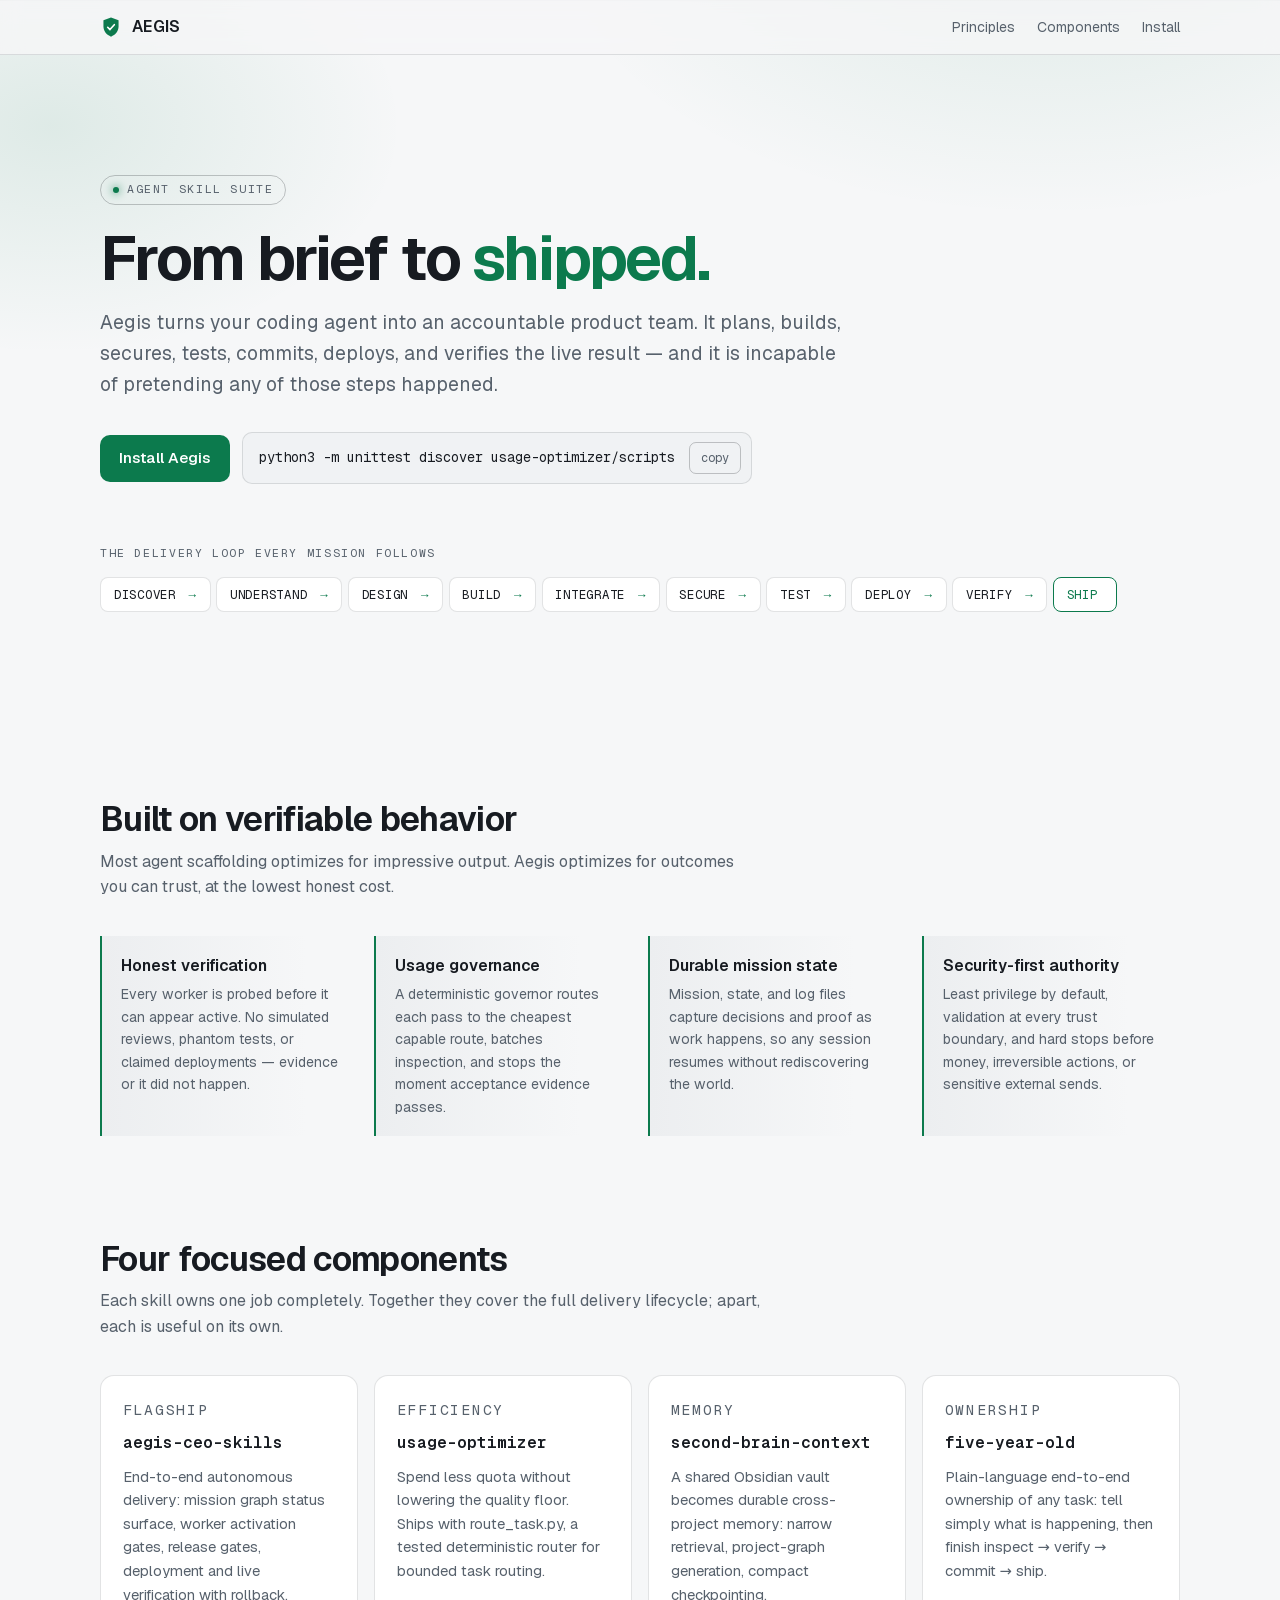
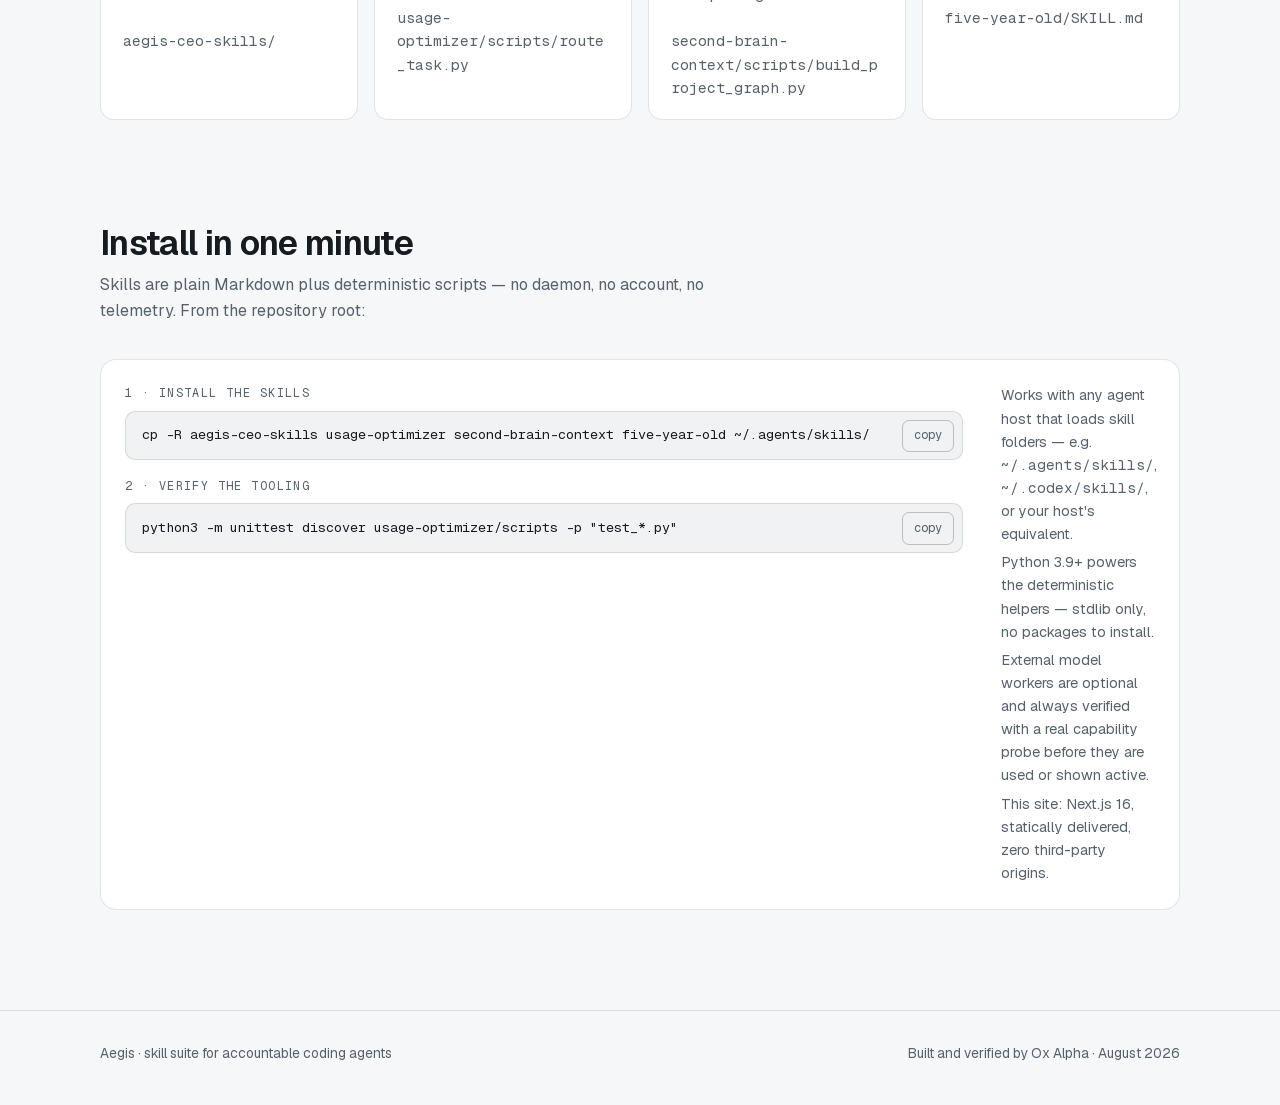
==== commit edf780d8: "Add host-directory hints for first-time installs" ====
--- a/index.html
+++ b/index.html
@@ -1,2 +1,2 @@
-<!DOCTYPE html><html lang="en"><head><meta charSet="utf-8"/><meta name="viewport" content="width=device-width, initial-scale=1"/><link rel="stylesheet" href="/_next/static/css/index.CLz0nrna.css" data-rsc-css-href="/_next/static/css/index.CLz0nrna.css" data-precedence="vite-rsc/importer-resources"/><link rel="modulepreload" fetchPriority="low" href="/_next/static/chunks/index-DZrrMeHI.js"/><script src="/_next/static/chunks/rolldown-runtime-C60lm6uB.js" type="module" async=""></script><script src="/_next/static/chunks/framework-BaE7mD_r.js" type="module" async=""></script><script src="/_next/static/chunks/app-elements-Drg5O4vw.js" type="module" async=""></script><script src="/_next/static/chunks/hash-D0ldriCF.js" type="module" async=""></script><script src="/_next/static/chunks/record-BdkTR7AP.js" type="module" async=""></script><script src="/_next/static/chunks/app-rsc-cache-busting-D_mdXlKi.js" type="module" async=""></script><script src="/_next/static/chunks/app-rsc-render-mode-IDJu5NEE.js" type="module" async=""></script><script src="/_next/static/chunks/headers-MnPyToYO.js" type="module" async=""></script><script src="/_next/static/chunks/protocol-headers-BwkNXebS.js" type="module" async=""></script><script src="/_next/static/chunks/deployment-id-DFhHa9wO.js" type="module" async=""></script><script src="/_next/static/chunks/navigation-errors-wvgRKjB-.js" type="module" async=""></script><link rel="modulepreload" href="/_next/static/chunks/layout-segment-context-BxpCldfX.js" crossorigin=""/><link rel="modulepreload" href="/_next/static/chunks/link-CTwdhxLJ.js" crossorigin=""/><link rel="modulepreload" href="/_next/static/chunks/query-DDhZxhdQ.js" crossorigin=""/><link rel="modulepreload" href="/_next/static/chunks/CopyButton-BSLIUMZZ.js" crossorigin=""/><title>Aegis — Ship outcomes, not artifacts</title><meta name="description" content="A skill suite that turns your coding agent into an accountable product team: plan, build, secure, test, commit, deploy, and verify live — without faking any step."/><meta name="theme-color" content="#f6f7f8" media="(prefers-color-scheme: light)"/><meta name="theme-color" content="#0a0c0f" media="(prefers-color-scheme: dark)"/><script>Object.assign(((self[Symbol.for("vinext.navigationRuntime")]??={bootstrap:{routeManifest:null},functions:{}}).bootstrap.rsc??={rsc:[]}),{params:{},nav:{"pathname":"/","searchParams":[]}})</script><link rel="modulepreload" href="/_next/static/chunks/index-DZrrMeHI.js" />
-</head><body><header class="site-header"><div class="container"><a href="/" class="brand" aria-label="Aegis home"><svg width="22" height="22" viewBox="0 0 32 32" aria-hidden="true"><path d="M16 2l11 4v9c0 7.5-4.7 12.6-11 15C9.7 27.6 5 22.5 5 15V6z" fill="var(--accent)"></path><path d="M11.2 16.4l3.3 3.3 6.3-7" fill="none" stroke="var(--on-accent)" stroke-width="2.4" stroke-linecap="round" stroke-linejoin="round"></path></svg>AEGIS</a><nav class="site-nav" aria-label="Primary"><a href="#principles">Principles</a><a href="#components">Components</a><a href="#install">Install</a></nav></div></header><main><section class="hero"><div class="container"><p class="eyebrow">Agent skill suite</p><h1>From brief to <em>shipped.</em></h1><p class="lede">Aegis turns your coding agent into an accountable product team. It plans, builds, secures, tests, commits, deploys, and verifies the live result — and it is incapable of pretending any of those steps happened.</p><div class="hero-actions"><a class="btn btn-primary" href="#install">Install Aegis</a><span class="install-chip"><code>python3 -m unittest discover usage-optimizer/scripts</code><button type="button" class="copy-btn" data-copied="false" aria-label="Copy to clipboard">copy</button></span></div><div class="pipeline-section" aria-hidden="false"><p class="pipeline-label" id="pipeline-label">The delivery loop every mission follows</p><ol class="pipeline" aria-labelledby="pipeline-label"><li>DISCOVER</li><li>UNDERSTAND</li><li>DESIGN</li><li>BUILD</li><li>INTEGRATE</li><li>SECURE</li><li>TEST</li><li>DEPLOY</li><li>VERIFY</li><li data-state="terminal">SHIP</li></ol></div></div></section><section class="section container" id="principles"><div class="section-head"><h2>Built on verifiable behavior</h2><p>Most agent scaffolding optimizes for impressive output. Aegis optimizes for outcomes you can trust, at the lowest honest cost.</p></div><div class="pillars"><div class="pillar"><h3>Honest verification</h3><p>Every worker is probed before it can appear active. No simulated reviews, phantom tests, or claimed deployments — evidence or it did not happen.</p></div><div class="pillar"><h3>Usage governance</h3><p>A deterministic governor routes each pass to the cheapest capable route, batches inspection, and stops the moment acceptance evidence passes.</p></div><div class="pillar"><h3>Durable mission state</h3><p>Mission, state, and log files capture decisions and proof as work happens, so any session resumes without rediscovering the world.</p></div><div class="pillar"><h3>Security-first authority</h3><p>Least privilege by default, validation at every trust boundary, and hard stops before money, irreversible actions, or sensitive external sends.</p></div></div></section><section class="section container" id="components"><div class="section-head"><h2>Four focused components</h2><p>Each skill owns one job completely. Together they cover the full delivery lifecycle; apart, each is useful on its own.</p></div><div class="grid-cards"><article class="card"><p class="card-tag">Flagship</p><h3>aegis-ceo-skills</h3><p>End-to-end autonomous delivery: mission graph status surface, worker activation gates, release gates, deployment and live verification with rollback.</p><p class="card-path">aegis-ceo-skills/</p></article><article class="card"><p class="card-tag">Efficiency</p><h3>usage-optimizer</h3><p>Spend less quota without lowering the quality floor. Ships with route_task.py, a tested deterministic router for bounded task routing.</p><p class="card-path">usage-optimizer/scripts/route_task.py</p></article><article class="card"><p class="card-tag">Memory</p><h3>second-brain-context</h3><p>A shared Obsidian vault becomes durable cross-project memory: narrow retrieval, project-graph generation, compact checkpointing.</p><p class="card-path">second-brain-context/scripts/build_project_graph.py</p></article><article class="card"><p class="card-tag">Ownership</p><h3>five-year-old</h3><p>Plain-language end-to-end ownership of any task: tell simply what is happening, then finish inspect → verify → commit → ship.</p><p class="card-path">five-year-old/SKILL.md</p></article></div></section><section class="section container" id="install"><div class="section-head"><h2>Install in one minute</h2><p>Skills are plain Markdown plus deterministic scripts — no daemon, no account, no telemetry. From the repository root:</p></div><div class="install-panel"><dl class="step"><dt>1 · Install the skills</dt><dd><div class="codeblock"><code>cp -R aegis-ceo-skills usage-optimizer second-brain-context five-year-old ~/.agents/skills/</code><button type="button" class="copy-btn" data-copied="false" aria-label="Copy to clipboard">copy</button></div></dd><dt>2 · Verify the tooling</dt><dd><div class="codeblock"><code>python3 -m unittest discover usage-optimizer/scripts -p &quot;test_*.py&quot;</code><button type="button" class="copy-btn" data-copied="false" aria-label="Copy to clipboard">copy</button></div></dd></dl><ul class="requirements"><li>Works with any agent host that loads skill folders.</li><li>Python 3.9+ powers the deterministic helpers — stdlib only, no packages to install.</li><li>External model workers are optional and always verified with a real capability probe before they are used or shown active.</li><li>This site: Next.js 16, statically delivered, zero third-party origins.</li></ul></div></section></main><footer class="site-footer"><div class="container"><p>Aegis · skill suite for accountable coding agents</p><p>Built and verified by Ox Alpha · August 2026</p></div></footer><script type="module" src="/_next/static/chunks/index-DZrrMeHI.js" id="_R_" async=""></script><script>((self[Symbol.for("vinext.navigationRuntime")]??={bootstrap:{routeManifest:null},functions:{}}).bootstrap.rsc??={rsc:[]}).rsc.push("2:I[\"152b7c768662\",[],\"Children\",1]\n")</script><script>((self[Symbol.for("vinext.navigationRuntime")]??={bootstrap:{routeManifest:null},functions:{}}).bootstrap.rsc??={rsc:[]}).rsc.push("3:I[\"ac4cd3bf48ca\",[],\"GlobalErrorBoundary\",1]\n")</script><script>((self[Symbol.for("vinext.navigationRuntime")]??={bootstrap:{routeManifest:null},functions:{}}).bootstrap.rsc??={rsc:[]}).rsc.push("4:I[\"f25f62437ec9\",[],\"default\",1]\n")</script><script>((self[Symbol.for("vinext.navigationRuntime")]??={bootstrap:{routeManifest:null},functions:{}}).bootstrap.rsc??={rsc:[]}).rsc.push("5:I[\"ac4cd3bf48ca\",[],\"ErrorBoundary\",1]\n")</script><script>((self[Symbol.for("vinext.navigationRuntime")]??={bootstrap:{routeManifest:null},functions:{}}).bootstrap.rsc??={rsc:[]}).rsc.push("6:I[\"5a70c7692a12\",[],\"LayoutSegmentProvider\",1]\n")</script><script>((self[Symbol.for("vinext.navigationRuntime")]??={bootstrap:{routeManifest:null},functions:{}}).bootstrap.rsc??={rsc:[]}).rsc.push("7:I[\"152b7c768662\",[],\"Slot\",1]\n")</script><script>((self[Symbol.for("vinext.navigationRuntime")]??={bootstrap:{routeManifest:null},functions:{}}).bootstrap.rsc??={rsc:[]}).rsc.push("8:I[\"302faa7eb9bd\",[],\"AppRouterScrollTarget\",1]\n")</script><script>((self[Symbol.for("vinext.navigationRuntime")]??={bootstrap:{routeManifest:null},functions:{}}).bootstrap.rsc??={rsc:[]}).rsc.push("9:I[\"ac4cd3bf48ca\",[],\"RedirectBoundary\",1]\n")</script><script>((self[Symbol.for("vinext.navigationRuntime")]??={bootstrap:{routeManifest:null},functions:{}}).bootstrap.rsc??={rsc:[]}).rsc.push(":HL[\"/_next/static/css/index.CLz0nrna.css\",\"style\"     ]\n")</script><script>((self[Symbol.for("vinext.navigationRuntime")]??={bootstrap:{routeManifest:null},functions:{}}).bootstrap.rsc??={rsc:[]}).rsc.push("0:{\"__route\":\"route:/\",\"__interceptionContext\":null,\"__layoutIds\":[\"layout:/\"],\"__rootLayout\":\"/\",\"__sourcePage\":\"/page\",\"page:/\":\"$L1\",\"layout:/\":[[[[\"$\",\"link\",\"css:/_next/static/css/index.CLz0nrna.css\",{\"rel\":\"stylesheet\",\"precedence\":\"vite-rsc/importer-resources\",\"href\":\"/_next/static/css/index.CLz0nrna.css\",\"data-rsc-css-href\":\"/_next/static/css/index.CLz0nrna.css\"}],\"$undefined\"],[\"$\",\"html\",null,{\"lang\":\"en\",\"children\":[\"$\",\"body\",null,{\"children\":[\"$\",\"$L2\",null,{}]}]}]],null],\"route:/\":[[[\"$\",\"meta\",null,{\"charSet\":\"utf-8\"}],[[\"$\",\"title\",\"0\",{\"children\":\"Aegis — Ship outcomes, not artifacts\"}],[\"$\",\"meta\",\"1\",{\"name\":\"description\",\"content\":\"A skill suite that turns your coding agent into an accountable product team: plan, build, secure, test, commit, deploy, and verify live — without faking any step.\"}]],[[\"$\",\"meta\",\"0\",{\"name\":\"viewport\",\"content\":\"width=device-width, initial-scale=1\"}],[\"$\",\"meta\",\"1\",{\"name\":\"theme-color\",\"content\":\"#f6f7f8\",\"media\":\"(prefers-color-scheme: light)\"}],[\"$\",\"meta\",\"2\",{\"name\":\"theme-color\",\"content\":\"#0a0c0f\",\"media\":\"(prefers-color-scheme: dark)\"}]]],[\"$\",\"$L3\",null,{\"fallback\":\"$4\",\"children\":[\"$\",\"$L5\",null,{\"fallback\":\"$4\",\"children\":[\"$\",\"$L6\",null,{\"providerId\":\"layout:/\",\"segmentMap\":{\"children\":[]},\"children\":[\"$\",\"$L7\",null,{\"id\":\"layout:/\",\"parallelSlots\":\"$undefined\",\"children\":[\"$\",\"$L8\",null,{\"children\":[\"$\",\"$L9\",null,{\"children\":[[\"$\",\"$L6\",null,{\"providerId\":\"page:/\",\"segmentMap\":{\"children\":[\"__PAGE__\"]},\"children\":[\"$\",\"$L7\",null,{\"id\":\"page:/\"}]}],null]}]}]}]}]}]}],null,null],\"__layoutFlags\":{\"layout:/\":\"s\"},\"__artifactCompatibility\":{\"schemaVersion\":1,\"graphVersion\":\"app-route-graph:1177fd80f83fa7b0\",\"deploymentVersion\":\"914cca35-402c-49c1-bec1-dd1a60b1a0c6\",\"appElementsSchemaVersion\":1,\"rscPayloadSchemaVersion\":1,\"rootBoundaryId\":\"/\",\"renderEpoch\":null},\"__renderObservation\":{\"schemaVersion\":1,\"output\":{\"kind\":\"app-rsc\",\"mountedSlotsFingerprint\":null,\"renderEpoch\":null,\"rootBoundaryId\":\"/\",\"routeId\":\"route:/\"},\"completeness\":\"partial\",\"boundaryOutcome\":{\"kind\":\"unknown\"},\"requestApis\":[{\"kind\":\"connection\",\"status\":\"unknown\"},{\"kind\":\"cookies\",\"status\":\"unknown\"},{\"kind\":\"draftMode\",\"status\":\"unknown\"},{\"kind\":\"headers\",\"status\":\"unknown\"},{\"kind\":\"params\",\"status\":\"unknown\"},{\"kind\":\"searchParams\",\"status\":\"unknown\"}],\"dynamicFetches\":[],\"cacheTags\":[\"/\",\"_N_T_/\",\"_N_T_/index\",\"_N_T_/layout\",\"_N_T_/page\"],\"pathTags\":[\"/\"],\"cacheability\":\"unknown\",\"downgrade\":{\"target\":\"freshRender\",\"reasons\":[{\"code\":\"CP_DOWNGRADE_CACHEABILITY_UNKNOWN\",\"target\":\"freshRender\"},{\"code\":\"CP_DOWNGRADE_INCOMPLETE_OBSERVATION\",\"completeness\":\"partial\",\"target\":\"freshRender\"},{\"code\":\"CP_DOWNGRADE_UNKNOWN_REQUEST_API\",\"requestApi\":\"connection\",\"target\":\"freshRender\"},{\"code\":\"CP_DOWNGRADE_UNKNOWN_REQUEST_API\",\"requestApi\":\"cookies\",\"target\":\"freshRender\"},{\"code\":\"CP_DOWNGRADE_UNKNOWN_REQUEST_API\",\"requestApi\":\"draftMode\",\"target\":\"freshRender\"},{\"code\":\"CP_DOWNGRADE_UNKNOWN_REQUEST_API\",\"requestApi\":\"headers\",\"target\":\"freshRender\"},{\"code\":\"CP_DOWNGRADE_UNKNOWN_REQUEST_API\",\"requestApi\":\"params\",\"target\":\"freshRender\"},{\"code\":\"CP_DOWNGRADE_UNKNOWN_REQUEST_API\",\"requestApi\":\"searchParams\",\"target\":\"freshRender\"}],\"fallback\":{\"kind\":\"breakerFallback\",\"code\":\"CP_PRIVATE_DYNAMIC_DOWNGRADE\",\"mode\":\"renderFresh\",\"scope\":\"affectedOutput\",\"fields\":{\"reasonCodes\":[\"CP_DOWNGRADE_CACHEABILITY_UNKNOWN\",\"CP_DOWNGRADE_INCOMPLETE_OBSERVATION\",\"CP_DOWNGRADE_UNKNOWN_REQUEST_API\",\"CP_DOWNGRADE_UNKNOWN_REQUEST_API\",\"CP_DOWNGRADE_UNKNOWN_REQUEST_API\",\"CP_DOWNGRADE_UNKNOWN_REQUEST_API\",\"CP_DOWNGRADE_UNKNOWN_REQUEST_API\",\"CP_DOWNGRADE_UNKNOWN_REQUEST_API\"],\"target\":\"freshRender\"}},\"isPublicCacheCandidate\":false}}}\n")</script><script>((self[Symbol.for("vinext.navigationRuntime")]??={bootstrap:{routeManifest:null},functions:{}}).bootstrap.rsc??={rsc:[]}).rsc.push("a:I[\"c2747888630f\",[],\"default\",1]\n")</script><script>((self[Symbol.for("vinext.navigationRuntime")]??={bootstrap:{routeManifest:null},functions:{}}).bootstrap.rsc??={rsc:[]}).rsc.push("b:I[\"319c27bb930d\",[],\"default\",1]\n")</script><script>((self[Symbol.for("vinext.navigationRuntime")]??={bootstrap:{routeManifest:null},functions:{}}).bootstrap.rsc??={rsc:[]}).rsc.push("1:[[\"$\",\"header\",null,{\"className\":\"site-header\",\"children\":[\"$\",\"div\",null,{\"className\":\"container\",\"children\":[[\"$\",\"$La\",null,{\"className\":\"brand\",\"href\":\"/\",\"aria-label\":\"Aegis home\",\"children\":[[\"$\",\"svg\",null,{\"width\":\"22\",\"height\":\"22\",\"viewBox\":\"0 0 32 32\",\"aria-hidden\":\"true\",\"children\":[[\"$\",\"path\",null,{\"d\":\"M16 2l11 4v9c0 7.5-4.7 12.6-11 15C9.7 27.6 5 22.5 5 15V6z\",\"fill\":\"var(--accent)\"}],[\"$\",\"path\",null,{\"d\":\"M11.2 16.4l3.3 3.3 6.3-7\",\"fill\":\"none\",\"stroke\":\"var(--on-accent)\",\"strokeWidth\":\"2.4\",\"strokeLinecap\":\"round\",\"strokeLinejoin\":\"round\"}]]}],\"AEGIS\"]}],[\"$\",\"nav\",null,{\"className\":\"site-nav\",\"aria-label\":\"Primary\",\"children\":[[\"$\",\"a\",null,{\"href\":\"#principles\",\"children\":\"Principles\"}],[\"$\",\"a\",null,{\"href\":\"#components\",\"children\":\"Components\"}],[\"$\",\"a\",null,{\"href\":\"#install\",\"children\":\"Install\"}]]}]]}]}],[\"$\",\"main\",null,{\"children\":[[\"$\",\"section\",null,{\"className\":\"hero\",\"children\":[\"$\",\"div\",null,{\"className\":\"container\",\"children\":[[\"$\",\"p\",null,{\"className\":\"eyebrow\",\"children\":\"Agent skill suite\"}],[\"$\",\"h1\",null,{\"children\":[\"From brief to \",[\"$\",\"em\",null,{\"children\":\"shipped.\"}]]}],[\"$\",\"p\",null,{\"className\":\"lede\",\"children\":\"Aegis turns your coding agent into an accountable product team. It plans, builds, secures, tests, commits, deploys, and verifies the live result — and it is incapable of pretending any of those steps happened.\"}],[\"$\",\"div\",null,{\"className\":\"hero-actions\",\"children\":[[\"$\",\"a\",null,{\"className\":\"btn btn-primary\",\"href\":\"#install\",\"children\":\"Install Aegis\"}],[\"$\",\"span\",null,{\"className\":\"install-chip\",\"children\":[[\"$\",\"code\",null,{\"children\":\"python3 -m unittest discover usage-optimizer/scripts\"}],[\"$\",\"$Lb\",null,{\"text\":\"python3 -m unittest discover usage-optimizer/scripts -p \\\"test_*.py\\\"\"}]]}]]}],[\"$\",\"div\",null,{\"className\":\"pipeline-section\",\"aria-hidden\":\"false\",\"children\":[[\"$\",\"p\",null,{\"className\":\"pipeline-label\",\"id\":\"pipeline-label\",\"children\":\"The delivery loop every mission follows\"}],[\"$\",\"ol\",null,{\"className\":\"pipeline\",\"aria-labelledby\":\"pipeline-label\",\"children\":[[[\"$\",\"li\",\"DISCOVER\",{\"children\":\"DISCOVER\"}],[\"$\",\"li\",\"UNDERSTAND\",{\"children\":\"UNDERSTAND\"}],[\"$\",\"li\",\"DESIGN\",{\"children\":\"DESIGN\"}],[\"$\",\"li\",\"BUILD\",{\"children\":\"BUILD\"}],[\"$\",\"li\",\"INTEGRATE\",{\"children\":\"INTEGRATE\"}],[\"$\",\"li\",\"SECURE\",{\"children\":\"SECURE\"}],[\"$\",\"li\",\"TEST\",{\"children\":\"TEST\"}],[\"$\",\"li\",\"DEPLOY\",{\"children\":\"DEPLOY\"}],[\"$\",\"li\",\"VERIFY\",{\"children\":\"VERIFY\"}]],[\"$\",\"li\",null,{\"data-state\":\"terminal\",\"children\":\"SHIP\"}]]}]]}]]}]}],[\"$\",\"section\",null,{\"className\":\"section container\",\"id\":\"principles\",\"children\":[[\"$\",\"div\",null,{\"className\":\"section-head\",\"children\":[[\"$\",\"h2\",null,{\"children\":\"Built on verifiable behavior\"}],[\"$\",\"p\",null,{\"children\":\"Most agent scaffolding optimizes for impressive output. Aegis optimizes for outcomes you can trust, at the lowest honest cost.\"}]]}],[\"$\",\"div\",null,{\"className\":\"pillars\",\"children\":[[\"$\",\"div\",\"Honest verification\",{\"className\":\"pillar\",\"children\":[[\"$\",\"h3\",null,{\"children\":\"Honest verification\"}],[\"$\",\"p\",null,{\"children\":\"Every worker is probed before it can appear active. No simulated reviews, phantom tests, or claimed deployments — evidence or it did not happen.\"}]]}],[\"$\",\"div\",\"Usage governance\",{\"className\":\"pillar\",\"children\":[[\"$\",\"h3\",null,{\"children\":\"Usage governance\"}],[\"$\",\"p\",null,{\"children\":\"A deterministic governor routes each pass to the cheapest capable route, batches inspection, and stops the moment acceptance evidence passes.\"}]]}],[\"$\",\"div\",\"Durable mission state\",{\"className\":\"pillar\",\"children\":[[\"$\",\"h3\",null,{\"children\":\"Durable mission state\"}],[\"$\",\"p\",null,{\"children\":\"Mission, state, and log files capture decisions and proof as work happens, so any session resumes without rediscovering the world.\"}]]}],[\"$\",\"div\",\"Security-first authority\",{\"className\":\"pillar\",\"children\":[[\"$\",\"h3\",null,{\"children\":\"Security-first authority\"}],[\"$\",\"p\",null,{\"children\":\"Least privilege by default, validation at every trust boundary, and hard stops before money, irreversible actions, or sensitive external sends.\"}]]}]]}]]}],[\"$\",\"section\",null,{\"className\":\"section container\",\"id\":\"components\",\"children\":[[\"$\",\"div\",null,{\"className\":\"section-head\",\"children\":[[\"$\",\"h2\",null,{\"children\":\"Four focused components\"}],[\"$\",\"p\",null,{\"children\":\"Each skill owns one job completely. Together they cover the full delivery lifecycle; apart, each is useful on its own.\"}]]}],\"$Lc\"]}],\"$Ld\"]}],\"$Le\"]\n")</script><script>((self[Symbol.for("vinext.navigationRuntime")]??={bootstrap:{routeManifest:null},functions:{}}).bootstrap.rsc??={rsc:[]}).rsc.push("c:[\"$\",\"div\",null,{\"className\":\"grid-cards\",\"children\":[[\"$\",\"article\",\"aegis-ceo-skills\",{\"className\":\"card\",\"children\":[[\"$\",\"p\",null,{\"className\":\"card-tag\",\"children\":\"Flagship\"}],[\"$\",\"h3\",null,{\"children\":\"aegis-ceo-skills\"}],[\"$\",\"p\",null,{\"children\":\"End-to-end autonomous delivery: mission graph status surface, worker activation gates, release gates, deployment and live verification with rollback.\"}],[\"$\",\"p\",null,{\"className\":\"card-path\",\"children\":\"aegis-ceo-skills/\"}]]}],[\"$\",\"article\",\"usage-optimizer\",{\"className\":\"card\",\"children\":[[\"$\",\"p\",null,{\"className\":\"card-tag\",\"children\":\"Efficiency\"}],[\"$\",\"h3\",null,{\"children\":\"usage-optimizer\"}],[\"$\",\"p\",null,{\"children\":\"Spend less quota without lowering the quality floor. Ships with route_task.py, a tested deterministic router for bounded task routing.\"}],[\"$\",\"p\",null,{\"className\":\"card-path\",\"children\":\"usage-optimizer/scripts/route_task.py\"}]]}],[\"$\",\"article\",\"second-brain-context\",{\"className\":\"card\",\"children\":[[\"$\",\"p\",null,{\"className\":\"card-tag\",\"children\":\"Memory\"}],[\"$\",\"h3\",null,{\"children\":\"second-brain-context\"}],[\"$\",\"p\",null,{\"children\":\"A shared Obsidian vault becomes durable cross-project memory: narrow retrieval, project-graph generation, compact checkpointing.\"}],[\"$\",\"p\",null,{\"className\":\"card-path\",\"children\":\"second-brain-context/scripts/build_project_graph.py\"}]]}],[\"$\",\"article\",\"five-year-old\",{\"className\":\"card\",\"children\":[[\"$\",\"p\",null,{\"className\":\"card-tag\",\"children\":\"Ownership\"}],[\"$\",\"h3\",null,{\"children\":\"five-year-old\"}],[\"$\",\"p\",null,{\"children\":\"Plain-language end-to-end ownership of any task: tell simply what is happening, then finish inspect → verify → commit → ship.\"}],[\"$\",\"p\",null,{\"className\":\"card-path\",\"children\":\"five-year-old/SKILL.md\"}]]}]]}]\n")</script><script>((self[Symbol.for("vinext.navigationRuntime")]??={bootstrap:{routeManifest:null},functions:{}}).bootstrap.rsc??={rsc:[]}).rsc.push("d:[\"$\",\"section\",null,{\"className\":\"section container\",\"id\":\"install\",\"children\":[[\"$\",\"div\",null,{\"className\":\"section-head\",\"children\":[[\"$\",\"h2\",null,{\"children\":\"Install in one minute\"}],[\"$\",\"p\",null,{\"children\":\"Skills are plain Markdown plus deterministic scripts — no daemon, no account, no telemetry. From the repository root:\"}]]}],[\"$\",\"div\",null,{\"className\":\"install-panel\",\"children\":[[\"$\",\"dl\",null,{\"className\":\"step\",\"children\":[[\"$\",\"dt\",null,{\"children\":\"1 · Install the skills\"}],[\"$\",\"dd\",null,{\"children\":[\"$\",\"div\",null,{\"className\":\"codeblock\",\"children\":[[\"$\",\"code\",null,{\"children\":\"cp -R aegis-ceo-skills usage-optimizer second-brain-context five-year-old ~/.agents/skills/\"}],[\"$\",\"$Lb\",null,{\"text\":\"cp -R aegis-ceo-skills usage-optimizer second-brain-context five-year-old ~/.agents/skills/\"}]]}]}],[\"$\",\"dt\",null,{\"children\":\"2 · Verify the tooling\"}],[\"$\",\"dd\",null,{\"children\":[\"$\",\"div\",null,{\"className\":\"codeblock\",\"children\":[[\"$\",\"code\",null,{\"children\":\"python3 -m unittest discover usage-optimizer/scripts -p \\\"test_*.py\\\"\"}],[\"$\",\"$Lb\",null,{\"text\":\"python3 -m unittest discover usage-optimizer/scripts -p \\\"test_*.py\\\"\"}]]}]}]]}],[\"$\",\"ul\",null,{\"className\":\"requirements\",\"children\":[[\"$\",\"li\",null,{\"children\":\"Works with any agent host that loads skill folders.\"}],[\"$\",\"li\",null,{\"children\":\"Python 3.9+ powers the deterministic helpers — stdlib only, no packages to install.\"}],[\"$\",\"li\",null,{\"children\":\"External model workers are optional and always verified with a real capability probe before they are used or shown active.\"}],[\"$\",\"li\",null,{\"children\":\"This site: Next.js 16, statically delivered, zero third-party origins.\"}]]}]]}]]}]\n")</script><script>((self[Symbol.for("vinext.navigationRuntime")]??={bootstrap:{routeManifest:null},functions:{}}).bootstrap.rsc??={rsc:[]}).rsc.push("e:[\"$\",\"footer\",null,{\"className\":\"site-footer\",\"children\":[\"$\",\"div\",null,{\"className\":\"container\",\"children\":[[\"$\",\"p\",null,{\"children\":\"Aegis · skill suite for accountable coding agents\"}],[\"$\",\"p\",null,{\"children\":\"Built and verified by Ox Alpha · August 2026\"}]]}]}]\n")</script><script>Object.assign(((self[Symbol.for("vinext.navigationRuntime")]??={bootstrap:{routeManifest:null},functions:{}}).bootstrap.rsc??={rsc:[]}),{"initialCacheKind":"static"});((self[Symbol.for("vinext.navigationRuntime")]??={bootstrap:{routeManifest:null},functions:{}}).bootstrap.rsc??={rsc:[]}).done=true</script></body></html>+<!DOCTYPE html><html lang="en"><head><meta charSet="utf-8"/><meta name="viewport" content="width=device-width, initial-scale=1"/><link rel="stylesheet" href="/_next/static/css/index.BGirXBsf.css" data-rsc-css-href="/_next/static/css/index.BGirXBsf.css" data-precedence="vite-rsc/importer-resources"/><link rel="modulepreload" fetchPriority="low" href="/_next/static/chunks/index-B9G8SRU0.js"/><script src="/_next/static/chunks/rolldown-runtime-C60lm6uB.js" type="module" async=""></script><script src="/_next/static/chunks/framework-BaE7mD_r.js" type="module" async=""></script><script src="/_next/static/chunks/app-elements-Drg5O4vw.js" type="module" async=""></script><script src="/_next/static/chunks/hash-D0ldriCF.js" type="module" async=""></script><script src="/_next/static/chunks/record-BdkTR7AP.js" type="module" async=""></script><script src="/_next/static/chunks/app-rsc-cache-busting-BNcJ3Giu.js" type="module" async=""></script><script src="/_next/static/chunks/app-rsc-render-mode-IDJu5NEE.js" type="module" async=""></script><script src="/_next/static/chunks/headers-MnPyToYO.js" type="module" async=""></script><script src="/_next/static/chunks/protocol-headers-BwkNXebS.js" type="module" async=""></script><script src="/_next/static/chunks/deployment-id-DFhHa9wO.js" type="module" async=""></script><script src="/_next/static/chunks/navigation-errors-wvgRKjB-.js" type="module" async=""></script><link rel="modulepreload" href="/_next/static/chunks/layout-segment-context-CkEKGxwM.js" crossorigin=""/><link rel="modulepreload" href="/_next/static/chunks/link-Bf8hLkWk.js" crossorigin=""/><link rel="modulepreload" href="/_next/static/chunks/query-DDhZxhdQ.js" crossorigin=""/><link rel="modulepreload" href="/_next/static/chunks/CopyButton-BSLIUMZZ.js" crossorigin=""/><title>Aegis — Ship outcomes, not artifacts</title><meta name="description" content="A skill suite that turns your coding agent into an accountable product team: plan, build, secure, test, commit, deploy, and verify live — without faking any step."/><meta property="og:title" content="Aegis — Ship outcomes, not artifacts"/><meta property="og:description" content="Turn your coding agent into an accountable product team: plan, build, secure, test, deploy, and verify live — without faking any step."/><meta property="og:url" content="https://abobaker288882-crypto.github.io/"/><meta property="og:site_name" content="Aegis"/><meta property="og:type" content="website"/><meta property="og:image" content="http://localhost:3000/og.png"/><meta property="og:image:width" content="1200"/><meta property="og:image:height" content="630"/><meta property="og:image:alt" content="Aegis — from brief to shipped"/><meta name="twitter:card" content="summary_large_image"/><meta name="twitter:title" content="Aegis — Ship outcomes, not artifacts"/><meta name="twitter:description" content="Turn your coding agent into an accountable product team — without faking any step."/><meta name="twitter:image" content="http://localhost:3000/og.png"/><meta name="theme-color" content="#f6f7f8" media="(prefers-color-scheme: light)"/><meta name="theme-color" content="#0a0c0f" media="(prefers-color-scheme: dark)"/><script>Object.assign(((self[Symbol.for("vinext.navigationRuntime")]??={bootstrap:{routeManifest:null},functions:{}}).bootstrap.rsc??={rsc:[]}),{params:{},nav:{"pathname":"/","searchParams":[]}})</script><link rel="modulepreload" href="/_next/static/chunks/index-B9G8SRU0.js" />
+</head><body><header class="site-header"><div class="container"><a href="/" class="brand" aria-label="Aegis home"><svg width="22" height="22" viewBox="0 0 32 32" aria-hidden="true"><path d="M16 2l11 4v9c0 7.5-4.7 12.6-11 15C9.7 27.6 5 22.5 5 15V6z" fill="var(--accent)"></path><path d="M11.2 16.4l3.3 3.3 6.3-7" fill="none" stroke="var(--on-accent)" stroke-width="2.4" stroke-linecap="round" stroke-linejoin="round"></path></svg>AEGIS</a><nav class="site-nav" aria-label="Primary"><a href="#principles">Principles</a><a href="#components">Components</a><a href="#install">Install</a></nav></div></header><main><section class="hero"><div class="container"><p class="eyebrow">Agent skill suite</p><h1>From brief to <em>shipped.</em></h1><p class="lede">Aegis turns your coding agent into an accountable product team. It plans, builds, secures, tests, commits, deploys, and verifies the live result — and it is incapable of pretending any of those steps happened.</p><div class="hero-actions"><a class="btn btn-primary" href="#install">Install Aegis</a><span class="install-chip"><code>python3 -m unittest discover usage-optimizer/scripts</code><button type="button" class="copy-btn" data-copied="false" aria-label="Copy to clipboard">copy</button></span></div><div class="pipeline-section" aria-hidden="false"><p class="pipeline-label" id="pipeline-label">The delivery loop every mission follows</p><ol class="pipeline" aria-labelledby="pipeline-label"><li>DISCOVER</li><li>UNDERSTAND</li><li>DESIGN</li><li>BUILD</li><li>INTEGRATE</li><li>SECURE</li><li>TEST</li><li>DEPLOY</li><li>VERIFY</li><li data-state="terminal">SHIP</li></ol></div></div></section><section class="section container" id="principles"><div class="section-head"><h2>Built on verifiable behavior</h2><p>Most agent scaffolding optimizes for impressive output. Aegis optimizes for outcomes you can trust, at the lowest honest cost.</p></div><div class="pillars"><div class="pillar"><h3>Honest verification</h3><p>Every worker is probed before it can appear active. No simulated reviews, phantom tests, or claimed deployments — evidence or it did not happen.</p></div><div class="pillar"><h3>Usage governance</h3><p>A deterministic governor routes each pass to the cheapest capable route, batches inspection, and stops the moment acceptance evidence passes.</p></div><div class="pillar"><h3>Durable mission state</h3><p>Mission, state, and log files capture decisions and proof as work happens, so any session resumes without rediscovering the world.</p></div><div class="pillar"><h3>Security-first authority</h3><p>Least privilege by default, validation at every trust boundary, and hard stops before money, irreversible actions, or sensitive external sends.</p></div></div></section><section class="section container" id="components"><div class="section-head"><h2>Four focused components</h2><p>Each skill owns one job completely. Together they cover the full delivery lifecycle; apart, each is useful on its own.</p></div><div class="grid-cards"><article class="card"><p class="card-tag">Flagship</p><h3>aegis-ceo-skills</h3><p>End-to-end autonomous delivery: mission graph status surface, worker activation gates, release gates, deployment and live verification with rollback.</p><p class="card-path">aegis-ceo-skills/</p></article><article class="card"><p class="card-tag">Efficiency</p><h3>usage-optimizer</h3><p>Spend less quota without lowering the quality floor. Ships with route_task.py, a tested deterministic router for bounded task routing.</p><p class="card-path">usage-optimizer/scripts/route_task.py</p></article><article class="card"><p class="card-tag">Memory</p><h3>second-brain-context</h3><p>A shared Obsidian vault becomes durable cross-project memory: narrow retrieval, project-graph generation, compact checkpointing.</p><p class="card-path">second-brain-context/scripts/build_project_graph.py</p></article><article class="card"><p class="card-tag">Ownership</p><h3>five-year-old</h3><p>Plain-language end-to-end ownership of any task: tell simply what is happening, then finish inspect → verify → commit → ship.</p><p class="card-path">five-year-old/SKILL.md</p></article></div></section><section class="section container" id="install"><div class="section-head"><h2>Install in one minute</h2><p>Skills are plain Markdown plus deterministic scripts — no daemon, no account, no telemetry. From the repository root:</p></div><div class="install-panel"><dl class="step"><dt>1 · Install the skills</dt><dd><div class="codeblock"><code>cp -R aegis-ceo-skills usage-optimizer second-brain-context five-year-old ~/.agents/skills/</code><button type="button" class="copy-btn" data-copied="false" aria-label="Copy to clipboard">copy</button></div></dd><dt>2 · Verify the tooling</dt><dd><div class="codeblock"><code>python3 -m unittest discover usage-optimizer/scripts -p &quot;test_*.py&quot;</code><button type="button" class="copy-btn" data-copied="false" aria-label="Copy to clipboard">copy</button></div></dd></dl><ul class="requirements"><li>Works with any agent host that loads skill folders — e.g.<code> ~/.agents/skills/</code>, <code>~/.codex/skills/</code>, or your host&#x27;s equivalent.</li><li>Python 3.9+ powers the deterministic helpers — stdlib only, no packages to install.</li><li>External model workers are optional and always verified with a real capability probe before they are used or shown active.</li><li>This site: Next.js 16, statically delivered, zero third-party origins.</li></ul></div></section></main><footer class="site-footer"><div class="container"><p>Aegis · skill suite for accountable coding agents</p><p>Built and verified by Ox Alpha · August 2026</p></div></footer><script type="module" src="/_next/static/chunks/index-B9G8SRU0.js" id="_R_" async=""></script><script>((self[Symbol.for("vinext.navigationRuntime")]??={bootstrap:{routeManifest:null},functions:{}}).bootstrap.rsc??={rsc:[]}).rsc.push("2:I[\"152b7c768662\",[],\"Children\",1]\n")</script><script>((self[Symbol.for("vinext.navigationRuntime")]??={bootstrap:{routeManifest:null},functions:{}}).bootstrap.rsc??={rsc:[]}).rsc.push("3:I[\"ac4cd3bf48ca\",[],\"GlobalErrorBoundary\",1]\n")</script><script>((self[Symbol.for("vinext.navigationRuntime")]??={bootstrap:{routeManifest:null},functions:{}}).bootstrap.rsc??={rsc:[]}).rsc.push("4:I[\"f25f62437ec9\",[],\"default\",1]\n")</script><script>((self[Symbol.for("vinext.navigationRuntime")]??={bootstrap:{routeManifest:null},functions:{}}).bootstrap.rsc??={rsc:[]}).rsc.push("5:I[\"ac4cd3bf48ca\",[],\"ErrorBoundary\",1]\n")</script><script>((self[Symbol.for("vinext.navigationRuntime")]??={bootstrap:{routeManifest:null},functions:{}}).bootstrap.rsc??={rsc:[]}).rsc.push("6:I[\"5a70c7692a12\",[],\"LayoutSegmentProvider\",1]\n")</script><script>((self[Symbol.for("vinext.navigationRuntime")]??={bootstrap:{routeManifest:null},functions:{}}).bootstrap.rsc??={rsc:[]}).rsc.push("7:I[\"152b7c768662\",[],\"Slot\",1]\n")</script><script>((self[Symbol.for("vinext.navigationRuntime")]??={bootstrap:{routeManifest:null},functions:{}}).bootstrap.rsc??={rsc:[]}).rsc.push("8:I[\"302faa7eb9bd\",[],\"AppRouterScrollTarget\",1]\n")</script><script>((self[Symbol.for("vinext.navigationRuntime")]??={bootstrap:{routeManifest:null},functions:{}}).bootstrap.rsc??={rsc:[]}).rsc.push("9:I[\"ac4cd3bf48ca\",[],\"RedirectBoundary\",1]\n")</script><script>((self[Symbol.for("vinext.navigationRuntime")]??={bootstrap:{routeManifest:null},functions:{}}).bootstrap.rsc??={rsc:[]}).rsc.push(":HL[\"/_next/static/css/index.BGirXBsf.css\",\"style\"     ]\n")</script><script>((self[Symbol.for("vinext.navigationRuntime")]??={bootstrap:{routeManifest:null},functions:{}}).bootstrap.rsc??={rsc:[]}).rsc.push("0:{\"__route\":\"route:/\",\"__interceptionContext\":null,\"__layoutIds\":[\"layout:/\"],\"__rootLayout\":\"/\",\"__sourcePage\":\"/page\",\"page:/\":\"$L1\",\"layout:/\":[[[[\"$\",\"link\",\"css:/_next/static/css/index.BGirXBsf.css\",{\"rel\":\"stylesheet\",\"precedence\":\"vite-rsc/importer-resources\",\"href\":\"/_next/static/css/index.BGirXBsf.css\",\"data-rsc-css-href\":\"/_next/static/css/index.BGirXBsf.css\"}],\"$undefined\"],[\"$\",\"html\",null,{\"lang\":\"en\",\"children\":[\"$\",\"body\",null,{\"children\":[\"$\",\"$L2\",null,{}]}]}]],null],\"route:/\":[[[\"$\",\"meta\",null,{\"charSet\":\"utf-8\"}],[[\"$\",\"title\",\"0\",{\"children\":\"Aegis — Ship outcomes, not artifacts\"}],[\"$\",\"meta\",\"1\",{\"name\":\"description\",\"content\":\"A skill suite that turns your coding agent into an accountable product team: plan, build, secure, test, commit, deploy, and verify live — without faking any step.\"}],[\"$\",\"meta\",\"2\",{\"property\":\"og:title\",\"content\":\"Aegis — Ship outcomes, not artifacts\"}],[\"$\",\"meta\",\"3\",{\"property\":\"og:description\",\"content\":\"Turn your coding agent into an accountable product team: plan, build, secure, test, deploy, and verify live — without faking any step.\"}],[\"$\",\"meta\",\"4\",{\"property\":\"og:url\",\"content\":\"https://abobaker288882-crypto.github.io/\"}],[\"$\",\"meta\",\"5\",{\"property\":\"og:site_name\",\"content\":\"Aegis\"}],[\"$\",\"meta\",\"6\",{\"property\":\"og:type\",\"content\":\"website\"}],[\"$\",\"meta\",\"7\",{\"property\":\"og:image\",\"content\":\"http://localhost:3000/og.png\"}],[\"$\",\"meta\",\"8\",{\"property\":\"og:image:width\",\"content\":\"1200\"}],[\"$\",\"meta\",\"9\",{\"property\":\"og:image:height\",\"content\":\"630\"}],[\"$\",\"meta\",\"10\",{\"property\":\"og:image:alt\",\"content\":\"Aegis — from brief to shipped\"}],[\"$\",\"meta\",\"11\",{\"name\":\"twitter:card\",\"content\":\"summary_large_image\"}],[\"$\",\"meta\",\"12\",{\"name\":\"twitter:title\",\"content\":\"Aegis — Ship outcomes, not artifacts\"}],[\"$\",\"meta\",\"13\",{\"name\":\"twitter:description\",\"content\":\"Turn your coding agent into an accountable product team — without faking any step.\"}],[\"$\",\"meta\",\"14\",{\"name\":\"twitter:image\",\"content\":\"http://localhost:3000/og.png\"}]],[[\"$\",\"meta\",\"0\",{\"name\":\"viewport\",\"content\":\"width=device-width, initial-scale=1\"}],[\"$\",\"meta\",\"1\",{\"name\":\"theme-color\",\"content\":\"#f6f7f8\",\"media\":\"(prefers-color-scheme: light)\"}],[\"$\",\"meta\",\"2\",{\"name\":\"theme-color\",\"content\":\"#0a0c0f\",\"media\":\"(prefers-color-scheme: dark)\"}]]],[\"$\",\"$L3\",null,{\"fallback\":\"$4\",\"children\":[\"$\",\"$L5\",null,{\"fallback\":\"$4\",\"children\":[\"$\",\"$L6\",null,{\"providerId\":\"layout:/\",\"segmentMap\":{\"children\":[]},\"children\":[\"$\",\"$L7\",null,{\"id\":\"layout:/\",\"parallelSlots\":\"$undefined\",\"children\":[\"$\",\"$L8\",null,{\"children\":[\"$\",\"$L9\",null,{\"children\":[[\"$\",\"$L6\",null,{\"providerId\":\"page:/\",\"segmentMap\":{\"children\":[\"__PAGE__\"]},\"children\":[\"$\",\"$L7\",null,{\"id\":\"page:/\"}]}],null]}]}]}]}]}]}],null,null],\"__layoutFlags\":{\"layout:/\":\"s\"},\"__artifactCompatibility\":{\"schemaVersion\":1,\"graphVersion\":\"app-route-graph:1177fd80f83fa7b0\",\"deploymentVersion\":\"8ed2f1ee-86dc-46d4-ab4e-a61afd2cf9dc\",\"appElementsSchemaVersion\":1,\"rscPayloadSchemaVersion\":1,\"rootBoundaryId\":\"/\",\"renderEpoch\":null},\"__renderObservation\":{\"schemaVersion\":1,\"output\":{\"kind\":\"app-rsc\",\"mountedSlotsFingerprint\":null,\"renderEpoch\":null,\"rootBoundaryId\":\"/\",\"routeId\":\"route:/\"},\"completeness\":\"partial\",\"boundaryOutcome\":{\"kind\":\"unknown\"},\"requestApis\":[{\"kind\":\"connection\",\"status\":\"unknown\"},{\"kind\":\"cookies\",\"status\":\"unknown\"},{\"kind\":\"draftMode\",\"status\":\"unknown\"},{\"kind\":\"headers\",\"status\":\"unknown\"},{\"kind\":\"params\",\"status\":\"unknown\"},{\"kind\":\"searchParams\",\"status\":\"unknown\"}],\"dynamicFetches\":[],\"cacheTags\":[\"/\",\"_N_T_/\",\"_N_T_/index\",\"_N_T_/layout\",\"_N_T_/page\"],\"pathTags\":[\"/\"],\"cacheability\":\"unknown\",\"downgrade\":{\"target\":\"freshRender\",\"reasons\":[{\"code\":\"CP_DOWNGRADE_CACHEABILITY_UNKNOWN\",\"target\":\"freshRender\"},{\"code\":\"CP_DOWNGRADE_INCOMPLETE_OBSERVATION\",\"completeness\":\"partial\",\"target\":\"freshRender\"},{\"code\":\"CP_DOWNGRADE_UNKNOWN_REQUEST_API\",\"requestApi\":\"connection\",\"target\":\"freshRender\"},{\"code\":\"CP_DOWNGRADE_UNKNOWN_REQUEST_API\",\"requestApi\":\"cookies\",\"target\":\"freshRender\"},{\"code\":\"CP_DOWNGRADE_UNKNOWN_REQUEST_API\",\"requestApi\":\"draftMode\",\"target\":\"freshRender\"},{\"code\":\"CP_DOWNGRADE_UNKNOWN_REQUEST_API\",\"requestApi\":\"headers\",\"target\":\"freshRender\"},{\"code\":\"CP_DOWNGRADE_UNKNOWN_REQUEST_API\",\"requestApi\":\"params\",\"target\":\"freshRender\"},{\"code\":\"CP_DOWNGRADE_UNKNOWN_REQUEST_API\",\"requestApi\":\"searchParams\",\"target\":\"freshRender\"}],\"fallback\":{\"kind\":\"breakerFallback\",\"code\":\"CP_PRIVATE_DYNAMIC_DOWNGRADE\",\"mode\":\"renderFresh\",\"scope\":\"affectedOutput\",\"fields\":{\"reasonCodes\":[\"CP_DOWNGRADE_CACHEABILITY_UNKNOWN\",\"CP_DOWNGRADE_INCOMPLETE_OBSERVATION\",\"CP_DOWNGRADE_UNKNOWN_REQUEST_API\",\"CP_DOWNGRADE_UNKNOWN_REQUEST_API\",\"CP_DOWNGRADE_UNKNOWN_REQUEST_API\",\"CP_DOWNGRADE_UNKNOWN_REQUEST_API\",\"CP_DOWNGRADE_UNKNOWN_REQUEST_API\",\"CP_DOWNGRADE_UNKNOWN_REQUEST_API\"],\"target\":\"freshRender\"}},\"isPublicCacheCandidate\":false}}}\n")</script><script>((self[Symbol.for("vinext.navigationRuntime")]??={bootstrap:{routeManifest:null},functions:{}}).bootstrap.rsc??={rsc:[]}).rsc.push("a:I[\"c2747888630f\",[],\"default\",1]\n")</script><script>((self[Symbol.for("vinext.navigationRuntime")]??={bootstrap:{routeManifest:null},functions:{}}).bootstrap.rsc??={rsc:[]}).rsc.push("b:I[\"319c27bb930d\",[],\"default\",1]\n")</script><script>((self[Symbol.for("vinext.navigationRuntime")]??={bootstrap:{routeManifest:null},functions:{}}).bootstrap.rsc??={rsc:[]}).rsc.push("1:[[\"$\",\"header\",null,{\"className\":\"site-header\",\"children\":[\"$\",\"div\",null,{\"className\":\"container\",\"children\":[[\"$\",\"$La\",null,{\"className\":\"brand\",\"href\":\"/\",\"aria-label\":\"Aegis home\",\"children\":[[\"$\",\"svg\",null,{\"width\":\"22\",\"height\":\"22\",\"viewBox\":\"0 0 32 32\",\"aria-hidden\":\"true\",\"children\":[[\"$\",\"path\",null,{\"d\":\"M16 2l11 4v9c0 7.5-4.7 12.6-11 15C9.7 27.6 5 22.5 5 15V6z\",\"fill\":\"var(--accent)\"}],[\"$\",\"path\",null,{\"d\":\"M11.2 16.4l3.3 3.3 6.3-7\",\"fill\":\"none\",\"stroke\":\"var(--on-accent)\",\"strokeWidth\":\"2.4\",\"strokeLinecap\":\"round\",\"strokeLinejoin\":\"round\"}]]}],\"AEGIS\"]}],[\"$\",\"nav\",null,{\"className\":\"site-nav\",\"aria-label\":\"Primary\",\"children\":[[\"$\",\"a\",null,{\"href\":\"#principles\",\"children\":\"Principles\"}],[\"$\",\"a\",null,{\"href\":\"#components\",\"children\":\"Components\"}],[\"$\",\"a\",null,{\"href\":\"#install\",\"children\":\"Install\"}]]}]]}]}],[\"$\",\"main\",null,{\"children\":[[\"$\",\"section\",null,{\"className\":\"hero\",\"children\":[\"$\",\"div\",null,{\"className\":\"container\",\"children\":[[\"$\",\"p\",null,{\"className\":\"eyebrow\",\"children\":\"Agent skill suite\"}],[\"$\",\"h1\",null,{\"children\":[\"From brief to \",[\"$\",\"em\",null,{\"children\":\"shipped.\"}]]}],[\"$\",\"p\",null,{\"className\":\"lede\",\"children\":\"Aegis turns your coding agent into an accountable product team. It plans, builds, secures, tests, commits, deploys, and verifies the live result — and it is incapable of pretending any of those steps happened.\"}],[\"$\",\"div\",null,{\"className\":\"hero-actions\",\"children\":[[\"$\",\"a\",null,{\"className\":\"btn btn-primary\",\"href\":\"#install\",\"children\":\"Install Aegis\"}],[\"$\",\"span\",null,{\"className\":\"install-chip\",\"children\":[[\"$\",\"code\",null,{\"children\":\"python3 -m unittest discover usage-optimizer/scripts\"}],[\"$\",\"$Lb\",null,{\"text\":\"python3 -m unittest discover usage-optimizer/scripts -p \\\"test_*.py\\\"\"}]]}]]}],[\"$\",\"div\",null,{\"className\":\"pipeline-section\",\"aria-hidden\":\"false\",\"children\":[[\"$\",\"p\",null,{\"className\":\"pipeline-label\",\"id\":\"pipeline-label\",\"children\":\"The delivery loop every mission follows\"}],[\"$\",\"ol\",null,{\"className\":\"pipeline\",\"aria-labelledby\":\"pipeline-label\",\"children\":[[[\"$\",\"li\",\"DISCOVER\",{\"children\":\"DISCOVER\"}],[\"$\",\"li\",\"UNDERSTAND\",{\"children\":\"UNDERSTAND\"}],[\"$\",\"li\",\"DESIGN\",{\"children\":\"DESIGN\"}],[\"$\",\"li\",\"BUILD\",{\"children\":\"BUILD\"}],[\"$\",\"li\",\"INTEGRATE\",{\"children\":\"INTEGRATE\"}],[\"$\",\"li\",\"SECURE\",{\"children\":\"SECURE\"}],[\"$\",\"li\",\"TEST\",{\"children\":\"TEST\"}],[\"$\",\"li\",\"DEPLOY\",{\"children\":\"DEPLOY\"}],[\"$\",\"li\",\"VERIFY\",{\"children\":\"VERIFY\"}]],[\"$\",\"li\",null,{\"data-state\":\"terminal\",\"children\":\"SHIP\"}]]}]]}]]}]}],[\"$\",\"section\",null,{\"className\":\"section container\",\"id\":\"principles\",\"children\":[[\"$\",\"div\",null,{\"className\":\"section-head\",\"children\":[[\"$\",\"h2\",null,{\"children\":\"Built on verifiable behavior\"}],[\"$\",\"p\",null,{\"children\":\"Most agent scaffolding optimizes for impressive output. Aegis optimizes for outcomes you can trust, at the lowest honest cost.\"}]]}],[\"$\",\"div\",null,{\"className\":\"pillars\",\"children\":[[\"$\",\"div\",\"Honest verification\",{\"className\":\"pillar\",\"children\":[[\"$\",\"h3\",null,{\"children\":\"Honest verification\"}],[\"$\",\"p\",null,{\"children\":\"Every worker is probed before it can appear active. No simulated reviews, phantom tests, or claimed deployments — evidence or it did not happen.\"}]]}],[\"$\",\"div\",\"Usage governance\",{\"className\":\"pillar\",\"children\":[[\"$\",\"h3\",null,{\"children\":\"Usage governance\"}],[\"$\",\"p\",null,{\"children\":\"A deterministic governor routes each pass to the cheapest capable route, batches inspection, and stops the moment acceptance evidence passes.\"}]]}],[\"$\",\"div\",\"Durable mission state\",{\"className\":\"pillar\",\"children\":[[\"$\",\"h3\",null,{\"children\":\"Durable mission state\"}],[\"$\",\"p\",null,{\"children\":\"Mission, state, and log files capture decisions and proof as work happens, so any session resumes without rediscovering the world.\"}]]}],[\"$\",\"div\",\"Security-first authority\",{\"className\":\"pillar\",\"children\":[[\"$\",\"h3\",null,{\"children\":\"Security-first authority\"}],[\"$\",\"p\",null,{\"children\":\"Least privilege by default, validation at every trust boundary, and hard stops before money, irreversible actions, or sensitive external sends.\"}]]}]]}]]}],[\"$\",\"section\",null,{\"className\":\"section container\",\"id\":\"components\",\"children\":[[\"$\",\"div\",null,{\"className\":\"section-head\",\"children\":[[\"$\",\"h2\",null,{\"children\":\"Four focused components\"}],[\"$\",\"p\",null,{\"children\":\"Each skill owns one job completely. Together they cover the full delivery lifecycle; apart, each is useful on its own.\"}]]}],\"$Lc\"]}],\"$Ld\"]}],\"$Le\"]\n")</script><script>((self[Symbol.for("vinext.navigationRuntime")]??={bootstrap:{routeManifest:null},functions:{}}).bootstrap.rsc??={rsc:[]}).rsc.push("c:[\"$\",\"div\",null,{\"className\":\"grid-cards\",\"children\":[[\"$\",\"article\",\"aegis-ceo-skills\",{\"className\":\"card\",\"children\":[[\"$\",\"p\",null,{\"className\":\"card-tag\",\"children\":\"Flagship\"}],[\"$\",\"h3\",null,{\"children\":\"aegis-ceo-skills\"}],[\"$\",\"p\",null,{\"children\":\"End-to-end autonomous delivery: mission graph status surface, worker activation gates, release gates, deployment and live verification with rollback.\"}],[\"$\",\"p\",null,{\"className\":\"card-path\",\"children\":\"aegis-ceo-skills/\"}]]}],[\"$\",\"article\",\"usage-optimizer\",{\"className\":\"card\",\"children\":[[\"$\",\"p\",null,{\"className\":\"card-tag\",\"children\":\"Efficiency\"}],[\"$\",\"h3\",null,{\"children\":\"usage-optimizer\"}],[\"$\",\"p\",null,{\"children\":\"Spend less quota without lowering the quality floor. Ships with route_task.py, a tested deterministic router for bounded task routing.\"}],[\"$\",\"p\",null,{\"className\":\"card-path\",\"children\":\"usage-optimizer/scripts/route_task.py\"}]]}],[\"$\",\"article\",\"second-brain-context\",{\"className\":\"card\",\"children\":[[\"$\",\"p\",null,{\"className\":\"card-tag\",\"children\":\"Memory\"}],[\"$\",\"h3\",null,{\"children\":\"second-brain-context\"}],[\"$\",\"p\",null,{\"children\":\"A shared Obsidian vault becomes durable cross-project memory: narrow retrieval, project-graph generation, compact checkpointing.\"}],[\"$\",\"p\",null,{\"className\":\"card-path\",\"children\":\"second-brain-context/scripts/build_project_graph.py\"}]]}],[\"$\",\"article\",\"five-year-old\",{\"className\":\"card\",\"children\":[[\"$\",\"p\",null,{\"className\":\"card-tag\",\"children\":\"Ownership\"}],[\"$\",\"h3\",null,{\"children\":\"five-year-old\"}],[\"$\",\"p\",null,{\"children\":\"Plain-language end-to-end ownership of any task: tell simply what is happening, then finish inspect → verify → commit → ship.\"}],[\"$\",\"p\",null,{\"className\":\"card-path\",\"children\":\"five-year-old/SKILL.md\"}]]}]]}]\n")</script><script>((self[Symbol.for("vinext.navigationRuntime")]??={bootstrap:{routeManifest:null},functions:{}}).bootstrap.rsc??={rsc:[]}).rsc.push("d:[\"$\",\"section\",null,{\"className\":\"section container\",\"id\":\"install\",\"children\":[[\"$\",\"div\",null,{\"className\":\"section-head\",\"children\":[[\"$\",\"h2\",null,{\"children\":\"Install in one minute\"}],[\"$\",\"p\",null,{\"children\":\"Skills are plain Markdown plus deterministic scripts — no daemon, no account, no telemetry. From the repository root:\"}]]}],[\"$\",\"div\",null,{\"className\":\"install-panel\",\"children\":[[\"$\",\"dl\",null,{\"className\":\"step\",\"children\":[[\"$\",\"dt\",null,{\"children\":\"1 · Install the skills\"}],[\"$\",\"dd\",null,{\"children\":[\"$\",\"div\",null,{\"className\":\"codeblock\",\"children\":[[\"$\",\"code\",null,{\"children\":\"cp -R aegis-ceo-skills usage-optimizer second-brain-context five-year-old ~/.agents/skills/\"}],[\"$\",\"$Lb\",null,{\"text\":\"cp -R aegis-ceo-skills usage-optimizer second-brain-context five-year-old ~/.agents/skills/\"}]]}]}],[\"$\",\"dt\",null,{\"children\":\"2 · Verify the tooling\"}],[\"$\",\"dd\",null,{\"children\":[\"$\",\"div\",null,{\"className\":\"codeblock\",\"children\":[[\"$\",\"code\",null,{\"children\":\"python3 -m unittest discover usage-optimizer/scripts -p \\\"test_*.py\\\"\"}],[\"$\",\"$Lb\",null,{\"text\":\"python3 -m unittest discover usage-optimizer/scripts -p \\\"test_*.py\\\"\"}]]}]}]]}],[\"$\",\"ul\",null,{\"className\":\"requirements\",\"children\":[[\"$\",\"li\",null,{\"children\":[\"Works with any agent host that loads skill folders — e.g.\",[\"$\",\"code\",null,{\"children\":\" ~/.agents/skills/\"}],\", \",[\"$\",\"code\",null,{\"children\":\"~/.codex/skills/\"}],\", or your host's equivalent.\"]}],[\"$\",\"li\",null,{\"children\":\"Python 3.9+ powers the deterministic helpers — stdlib only, no packages to install.\"}],[\"$\",\"li\",null,{\"children\":\"External model workers are optional and always verified with a real capability probe before they are used or shown active.\"}],[\"$\",\"li\",null,{\"children\":\"This site: Next.js 16, statically delivered, zero third-party origins.\"}]]}]]}]]}]\n")</script><script>((self[Symbol.for("vinext.navigationRuntime")]??={bootstrap:{routeManifest:null},functions:{}}).bootstrap.rsc??={rsc:[]}).rsc.push("e:[\"$\",\"footer\",null,{\"className\":\"site-footer\",\"children\":[\"$\",\"div\",null,{\"className\":\"container\",\"children\":[[\"$\",\"p\",null,{\"children\":\"Aegis · skill suite for accountable coding agents\"}],[\"$\",\"p\",null,{\"children\":\"Built and verified by Ox Alpha · August 2026\"}]]}]}]\n")</script><script>Object.assign(((self[Symbol.for("vinext.navigationRuntime")]??={bootstrap:{routeManifest:null},functions:{}}).bootstrap.rsc??={rsc:[]}),{"initialCacheKind":"static"});((self[Symbol.for("vinext.navigationRuntime")]??={bootstrap:{routeManifest:null},functions:{}}).bootstrap.rsc??={rsc:[]}).done=true</script></body></html>
--- a/_next/static/css/index.BGirXBsf.css
+++ b/_next/static/css/index.BGirXBsf.css
@@ -0,0 +1,2 @@
+/*! tailwindcss v4.2.1 | MIT License | https://tailwindcss.com */
+@layer properties{@supports (((-webkit-hyphens:none)) and (not (margin-trim:inline))) or ((-moz-orient:inline) and (not (color:rgb(from red r g b)))){*,:before,:after{--tw-rotate-x:initial;--tw-rotate-y:initial;--tw-rotate-z:initial;--tw-skew-x:initial;--tw-skew-y:initial;--tw-border-style:solid;--tw-outline-style:solid;--tw-ease:initial}::backdrop{--tw-rotate-x:initial;--tw-rotate-y:initial;--tw-rotate-z:initial;--tw-skew-x:initial;--tw-skew-y:initial;--tw-border-style:solid;--tw-outline-style:solid;--tw-ease:initial}}}@layer theme{:root,:host{--font-sans:ui-sans-serif, system-ui, sans-serif, "Apple Color Emoji", "Segoe UI Emoji", "Segoe UI Symbol", "Noto Color Emoji";--font-mono:ui-monospace, SFMono-Regular, Menlo, Monaco, Consolas, "Liberation Mono", "Courier New", monospace;--spacing:.25rem;--font-weight-normal:400;--font-weight-medium:500;--radius-sm:.25rem;--radius-md:.375rem;--radius-lg:.5rem;--radius-2xl:1rem;--shadow-sm:0 1px 3px 0 #0000001a, 0 1px 2px -1px #0000001a;--ease-in-out:cubic-bezier(.4, 0, .2, 1);--default-transition-duration:.15s;--default-transition-timing-function:cubic-bezier(.4, 0, .2, 1);--default-font-family:var(--font-sans);--default-mono-font-family:var(--font-mono)}}@layer base{*,:after,:before{box-sizing:border-box;border:0 solid;margin:0;padding:0}::backdrop{box-sizing:border-box;border:0 solid;margin:0;padding:0}::file-selector-button{box-sizing:border-box;border:0 solid;margin:0;padding:0}html,:host{-webkit-text-size-adjust:100%;tab-size:4;line-height:1.5;font-family:var(--default-font-family,ui-sans-serif, system-ui, sans-serif, "Apple Color Emoji", "Segoe UI Emoji", "Segoe UI Symbol", "Noto Color Emoji");font-feature-settings:var(--default-font-feature-settings,normal);font-variation-settings:var(--default-font-variation-settings,normal);-webkit-tap-highlight-color:transparent}hr{height:0;color:inherit;border-top-width:1px}abbr:where([title]){-webkit-text-decoration:underline dotted;text-decoration:underline dotted}h1,h2,h3,h4,h5,h6{font-size:inherit;font-weight:inherit}a{color:inherit;-webkit-text-decoration:inherit;-webkit-text-decoration:inherit;text-decoration:inherit}b,strong{font-weight:bolder}code,kbd,samp,pre{font-family:var(--default-mono-font-family,ui-monospace, SFMono-Regular, Menlo, Monaco, Consolas, "Liberation Mono", "Courier New", monospace);font-feature-settings:var(--default-mono-font-feature-settings,normal);font-variation-settings:var(--default-mono-font-variation-settings,normal);font-size:1em}small{font-size:80%}sub,sup{vertical-align:baseline;font-size:75%;line-height:0;position:relative}sub{bottom:-.25em}sup{top:-.5em}table{text-indent:0;border-color:inherit;border-collapse:collapse}:-moz-focusring{outline:auto}progress{vertical-align:baseline}summary{display:list-item}ol,ul,menu{list-style:none}img,svg,video,canvas,audio,iframe,embed,object{vertical-align:middle;display:block}img,video{max-width:100%;height:auto}button,input,select,optgroup,textarea{font:inherit;font-feature-settings:inherit;font-variation-settings:inherit;letter-spacing:inherit;color:inherit;opacity:1;background-color:#0000;border-radius:0}::file-selector-button{font:inherit;font-feature-settings:inherit;font-variation-settings:inherit;letter-spacing:inherit;color:inherit;opacity:1;background-color:#0000;border-radius:0}:where(select:is([multiple],[size])) optgroup{font-weight:bolder}:where(select:is([multiple],[size])) optgroup option{padding-inline-start:20px}::file-selector-button{margin-inline-end:4px}::placeholder{opacity:1}@supports (not ((-webkit-appearance:-apple-pay-button))) or (contain-intrinsic-size:1px){::placeholder{color:currentColor}@supports (color:color-mix(in lab, red, red)){::placeholder{color:color-mix(in oklab, currentcolor 50%, transparent)}}}textarea{resize:vertical}::-webkit-search-decoration{-webkit-appearance:none}::-webkit-date-and-time-value{min-height:1lh;text-align:inherit}::-webkit-datetime-edit{display:inline-flex}::-webkit-datetime-edit-fields-wrapper{padding:0}::-webkit-datetime-edit{padding-block:0}::-webkit-datetime-edit-year-field{padding-block:0}::-webkit-datetime-edit-month-field{padding-block:0}::-webkit-datetime-edit-day-field{padding-block:0}::-webkit-datetime-edit-hour-field{padding-block:0}::-webkit-datetime-edit-minute-field{padding-block:0}::-webkit-datetime-edit-second-field{padding-block:0}::-webkit-datetime-edit-millisecond-field{padding-block:0}::-webkit-datetime-edit-meridiem-field{padding-block:0}::-webkit-calendar-picker-indicator{line-height:1}:-moz-ui-invalid{box-shadow:none}button,input:where([type=button],[type=reset],[type=submit]){-webkit-appearance:button;appearance:button}::file-selector-button{-webkit-appearance:button;appearance:button}::-webkit-inner-spin-button{height:auto}::-webkit-outer-spin-button{height:auto}[hidden]:where(:not([hidden=until-found])){display:none!important}}@layer components;@layer utilities{.sr-only{clip-path:inset(50%);white-space:nowrap;border-width:0;width:1px;height:1px;margin:-1px;padding:0;position:absolute;overflow:hidden}.static{position:static}.start{inset-inline-start:var(--spacing)}.container{width:100%}@media (min-width:40rem){.container{max-width:40rem}}@media (min-width:48rem){.container{max-width:48rem}}@media (min-width:64rem){.container{max-width:64rem}}@media (min-width:80rem){.container{max-width:80rem}}@media (min-width:96rem){.container{max-width:96rem}}.flex{display:flex}.inline{display:inline}.table{display:table}.flex-shrink{flex-shrink:1}.border-collapse{border-collapse:collapse}.transform{transform:var(--tw-rotate-x,) var(--tw-rotate-y,) var(--tw-rotate-z,) var(--tw-skew-x,) var(--tw-skew-y,)}.resize{resize:both}.flex-wrap{flex-wrap:wrap}.border{border-style:var(--tw-border-style);border-width:1px}.text-nowrap{text-wrap:nowrap}.outline{outline-style:var(--tw-outline-style);outline-width:1px}.transition{transition-property:color,background-color,border-color,outline-color,text-decoration-color,fill,stroke,--tw-gradient-from,--tw-gradient-via,--tw-gradient-to,opacity,box-shadow,transform,translate,scale,rotate,filter,-webkit-backdrop-filter,backdrop-filter,display,content-visibility,overlay,pointer-events;transition-timing-function:var(--tw-ease,var(--default-transition-timing-function));transition-duration:var(--tw-duration,var(--default-transition-duration))}.ease-in-out{--tw-ease:var(--ease-in-out);transition-timing-function:var(--ease-in-out)}}@font-face{font-family:Geist;font-style:normal;font-weight:100 900;font-display:swap;src:url(/fonts/Geist-cyrillic-ext.woff2)format("woff2");unicode-range:U+460-52F,U+1C80-1C8A,U+20B4,U+2DE0-2DFF,U+A640-A69F,U+FE2E-FE2F}@font-face{font-family:Geist;font-style:normal;font-weight:100 900;font-display:swap;src:url(/fonts/Geist-cyrillic.woff2)format("woff2");unicode-range:U+301,U+400-45F,U+490-491,U+4B0-4B1,U+2116}@font-face{font-family:Geist;font-style:normal;font-weight:100 900;font-display:swap;src:url(/fonts/Geist-vietnamese.woff2)format("woff2");unicode-range:U+102-103,U+110-111,U+128-129,U+168-169,U+1A0-1A1,U+1AF-1B0,U+300-301,U+303-304,U+308-309,U+323,U+329,U+1EA0-1EF9,U+20AB}@font-face{font-family:Geist;font-style:normal;font-weight:100 900;font-display:swap;src:url(/fonts/Geist-latin-ext.woff2)format("woff2");unicode-range:U+100-2BA,U+2BD-2C5,U+2C7-2CC,U+2CE-2D7,U+2DD-2FF,U+304,U+308,U+329,U+1D00-1DBF,U+1E00-1E9F,U+1EF2-1EFF,U+2020,U+20A0-20AB,U+20AD-20C0,U+2113,U+2C60-2C7F,U+A720-A7FF}@font-face{font-family:Geist;font-style:normal;font-weight:100 900;font-display:swap;src:url(/fonts/Geist-latin.woff2)format("woff2");unicode-range:U+??,U+131,U+152-153,U+2BB-2BC,U+2C6,U+2DA,U+2DC,U+304,U+308,U+329,U+2000-206F,U+20AC,U+2122,U+2191,U+2193,U+2212,U+2215,U+FEFF,U+FFFD}@font-face{font-family:Geist Mono;font-style:normal;font-weight:100 900;font-display:swap;src:url(/fonts/GeistMono-cyrillic-ext.woff2)format("woff2");unicode-range:U+460-52F,U+1C80-1C8A,U+20B4,U+2DE0-2DFF,U+A640-A69F,U+FE2E-FE2F}@font-face{font-family:Geist Mono;font-style:normal;font-weight:100 900;font-display:swap;src:url(/fonts/GeistMono-cyrillic.woff2)format("woff2");unicode-range:U+301,U+400-45F,U+490-491,U+4B0-4B1,U+2116}@font-face{font-family:Geist Mono;font-style:normal;font-weight:100 900;font-display:swap;src:url(/fonts/GeistMono-symbols2.woff2)format("woff2");unicode-range:U+2000-2001,U+2004-2008,U+200A,U+23B8-23BD,U+2500-259F}@font-face{font-family:Geist Mono;font-style:normal;font-weight:100 900;font-display:swap;src:url(/fonts/GeistMono-vietnamese.woff2)format("woff2");unicode-range:U+102-103,U+110-111,U+128-129,U+168-169,U+1A0-1A1,U+1AF-1B0,U+300-301,U+303-304,U+308-309,U+323,U+329,U+1EA0-1EF9,U+20AB}@font-face{font-family:Geist Mono;font-style:normal;font-weight:100 900;font-display:swap;src:url(/fonts/GeistMono-latin-ext.woff2)format("woff2");unicode-range:U+100-2BA,U+2BD-2C5,U+2C7-2CC,U+2CE-2D7,U+2DD-2FF,U+304,U+308,U+329,U+1D00-1DBF,U+1E00-1E9F,U+1EF2-1EFF,U+2020,U+20A0-20AB,U+20AD-20C0,U+2113,U+2C60-2C7F,U+A720-A7FF}@font-face{font-family:Geist Mono;font-style:normal;font-weight:100 900;font-display:swap;src:url(/fonts/GeistMono-latin.woff2)format("woff2");unicode-range:U+??,U+131,U+152-153,U+2BB-2BC,U+2C6,U+2DA,U+2DC,U+304,U+308,U+329,U+2000-206F,U+20AC,U+2122,U+2191,U+2193,U+2212,U+2215,U+FEFF,U+FFFD}:root{--lightningcss-light:initial;--lightningcss-dark: ;color-scheme:light dark;--bg:var(--lightningcss-light,#f6f7f8)var(--lightningcss-dark,#0a0c0f);--bg-raised:var(--lightningcss-light,#fff)var(--lightningcss-dark,#101419);--bg-inset:var(--lightningcss-light,#eceef0)var(--lightningcss-dark,#151a21);--border:var(--lightningcss-light,#161a201f)var(--lightningcss-dark,#ffffff1a);--border-strong:var(--lightningcss-light,#161a203d)var(--lightningcss-dark,#ffffff38);--text:var(--lightningcss-light,#171b21)var(--lightningcss-dark,#e9edf1);--text-muted:var(--lightningcss-light,#57616c)var(--lightningcss-dark,#97a1ac);--accent:var(--lightningcss-light,#0c7a4d)var(--lightningcss-dark,#3ddc97);--accent-strong:var(--lightningcss-light,#085c39)var(--lightningcss-dark,#6ff0bb);--on-accent:var(--lightningcss-light,#fff)var(--lightningcss-dark,#06130d);--code-bg:var(--lightningcss-light,#f0f2f4)var(--lightningcss-dark,#141a21);--glow:var(--lightningcss-light,#0c7a4d1a)var(--lightningcss-dark,#3ddc9717);--font-sans:"Geist", -apple-system, system-ui, sans-serif;--font-mono:"Geist Mono", ui-monospace, "SF Mono", Menlo, monospace}@media (prefers-color-scheme:dark){:root{--lightningcss-light: ;--lightningcss-dark:initial}}*{box-sizing:border-box}html{scroll-behavior:smooth}@media (prefers-reduced-motion:reduce){html{scroll-behavior:auto}*,:before,:after{transition-duration:.01ms!important;animation-duration:.01ms!important}}body{background:radial-gradient(52rem 30rem at 82% -8%, var(--glow), transparent 60%), radial-gradient(40rem 26rem at 4% 14%, var(--glow), transparent 55%), linear-gradient(var(--border) 1px, transparent 1px) 0 0 / 100% 56rem no-repeat, var(--bg);color:var(--text);font-family:var(--font-sans), Arial, Helvetica, sans-serif;-webkit-font-smoothing:antialiased;text-rendering:optimizelegibility;background-attachment:fixed;margin:0;font-size:16px;line-height:1.6}::selection{background:var(--accent);color:var(--on-accent)}a{color:inherit}:focus-visible{outline:2px solid var(--accent);outline-offset:3px;border-radius:4px}.container{width:min(1080px,100% - 2.5rem);margin-inline:auto}.site-header{z-index:20;-webkit-backdrop-filter:blur(10px);backdrop-filter:blur(10px);background:var(--bg);position:sticky;top:0}@supports (color:color-mix(in lab, red, red)){.site-header{background:color-mix(in srgb, var(--bg) 78%, transparent)}}.site-header{border-bottom:1px solid var(--border)}.site-header .container{justify-content:space-between;align-items:center;gap:1rem;padding-block:.875rem;display:flex}.brand{letter-spacing:.02em;align-items:center;gap:.625rem;font-weight:600;text-decoration:none;display:inline-flex}.brand svg{display:block}.site-nav{gap:1.375rem;display:flex}.site-nav a{color:var(--text-muted);font-size:.875rem;text-decoration:none;transition:color .14s}.site-nav a:hover{color:var(--text)}@media (max-width:560px){.site-nav{display:none}}.hero{padding-block:clamp(4rem,11vw,7.5rem) clamp(2.5rem,6vw,4rem)}.eyebrow{border:1px solid var(--border-strong);color:var(--text-muted);font-family:var(--font-mono), monospace;letter-spacing:.14em;text-transform:uppercase;border-radius:999px;align-items:center;gap:.5rem;margin:0 0 1.25rem;padding:.3rem .75rem;font-size:.72rem;display:inline-flex}.eyebrow:before{content:"";background:var(--accent);width:6px;height:6px;box-shadow:0 0 8px var(--accent);border-radius:50%}.hero h1{letter-spacing:-.03em;text-wrap:balance;max-width:15ch;margin:0 0 1.125rem;font-size:clamp(2.4rem,6vw,3.9rem);font-weight:650;line-height:1.05}.hero h1 em{color:var(--accent);font-style:normal}.lede{max-width:58ch;color:var(--text-muted);text-wrap:pretty;margin:0 0 2rem;font-size:clamp(1.05rem,2vw,1.2rem)}.hero-actions{flex-wrap:wrap;align-items:center;gap:.75rem;margin-bottom:2.75rem;display:flex}.btn{cursor:pointer;border:1px solid #0000;border-radius:10px;align-items:center;gap:.5rem;padding:.65rem 1.15rem;font-size:.95rem;font-weight:550;text-decoration:none;transition:transform .12s,background .14s,border-color .14s;display:inline-flex}.btn:active{transform:translateY(1px)}.btn-primary{background:var(--accent);color:var(--on-accent)}.btn-primary:hover{background:var(--accent-strong)}.btn-secondary{border-color:var(--border-strong);color:var(--text);background:0 0}.btn-secondary:hover{background:var(--bg-inset)}.install-chip{border:1px solid var(--border);background:var(--code-bg);max-width:100%;font-family:var(--font-mono), monospace;border-radius:10px;align-items:center;gap:.875rem;padding:.55rem .6rem .55rem 1rem;font-size:.85rem;display:inline-flex}.install-chip code{white-space:nowrap;scrollbar-width:none;overflow-x:auto}.copy-btn{border:1px solid var(--border-strong);color:var(--text-muted);font-family:var(--font-mono), monospace;cursor:pointer;background:0 0;border-radius:7px;flex:none;align-items:center;gap:.4rem;padding:.35rem .7rem;font-size:.75rem;transition:color .14s,border-color .14s;display:inline-flex}.copy-btn:hover{color:var(--text);border-color:var(--accent)}.copy-btn[data-copied=true]{color:var(--accent);border-color:var(--accent)}.pipeline-section{padding-block:1rem 4.5rem}.pipeline-label{color:var(--text-muted);font-family:var(--font-mono), monospace;letter-spacing:.14em;text-transform:uppercase;margin:0 0 .9rem;font-size:.72rem}.pipeline{flex-wrap:wrap;gap:.5rem .35rem;margin:0;padding:0;list-style:none;display:flex}.pipeline li{border:1px solid var(--border);background:var(--bg-raised);font-family:var(--font-mono), monospace;letter-spacing:.06em;border-radius:8px;align-items:center;gap:.35rem;padding:.42rem .8rem;font-size:.78rem;display:inline-flex}.pipeline li:after{content:"→";color:var(--accent);margin-left:.45rem}.pipeline li:last-child:after{content:"";margin:0}.pipeline li[data-state=terminal]{border-color:var(--accent);color:var(--accent)}.section{padding-block:3.25rem}.section-head{max-width:60ch;margin-bottom:2.25rem}.section-head h2{letter-spacing:-.02em;margin:0 0 .6rem;font-size:clamp(1.5rem,3.4vw,2.1rem);font-weight:640;line-height:1.15}.section-head p{color:var(--text-muted);margin:0}.grid-cards{grid-template-columns:repeat(auto-fit,minmax(min(100%,250px),1fr));gap:1rem;display:grid}.card{border:1px solid var(--border);background:var(--bg-raised);border-radius:14px;flex-direction:column;gap:.55rem;padding:1.35rem 1.35rem 1.2rem;transition:border-color .16s,transform .16s;display:flex;position:relative}.card:hover{border-color:var(--border-strong);transform:translateY(-2px)}.card-tag{color:var(--accent);font-family:var(--font-mono), monospace;letter-spacing:.12em;text-transform:uppercase;margin:0 0 .35rem;font-size:.7rem}.card h3{font-family:var(--font-mono), monospace;margin:0;font-size:1rem;font-weight:600}.card p{color:var(--text-muted);margin:0;font-size:.92rem}.card-path{color:var(--text-muted);font-family:var(--font-mono), monospace;overflow-wrap:anywhere;margin-top:auto;padding-top:.9rem;font-size:.75rem}.pillars{grid-template-columns:repeat(auto-fit,minmax(min(100%,220px),1fr));gap:1rem;display:grid}.pillar{border-left:2px solid var(--accent);background:linear-gradient(90deg, var(--bg-inset), transparent 80%);padding:1.1rem 1.2rem}.pillar h3{margin:0 0 .3rem;font-size:.98rem;font-weight:600}.pillar p{color:var(--text-muted);margin:0;font-size:.88rem}.install-panel{border:1px solid var(--border);background:var(--bg-raised);border-radius:16px;gap:1.25rem;padding:1.5rem;display:grid}@media (min-width:720px){.install-panel{grid-template-columns:1.2fr 1fr;align-items:start}}.step{margin:0}.step dt{color:var(--text-muted);font-family:var(--font-mono), monospace;letter-spacing:.12em;text-transform:uppercase;margin-bottom:.45rem;font-size:.74rem}.step dd{margin:0 0 1.1rem}.step dd:last-child{margin-bottom:0}.codeblock{border:1px solid var(--border);background:var(--code-bg);font-family:var(--font-mono), monospace;border-radius:10px;padding:.8rem 5.75rem .8rem 1rem;font-size:.84rem;position:relative;overflow-x:auto}.codeblock code{white-space:pre}.codeblock .copy-btn{position:absolute;top:.5rem;right:.5rem}.requirements{color:var(--text-muted);margin:0;padding-left:1.1rem;font-size:.9rem}.requirements li{margin-bottom:.35rem}.requirements li:last-child{margin-bottom:0}.site-footer{border-top:1px solid var(--border);color:var(--text-muted);margin-top:3rem;padding-block:2rem 2.5rem;font-size:.85rem}.site-footer .container{flex-wrap:wrap;justify-content:space-between;gap:.75rem 2rem;display:flex}.site-footer p{margin:0}@property --tw-rotate-x{syntax:"*";inherits:false}@property --tw-rotate-y{syntax:"*";inherits:false}@property --tw-rotate-z{syntax:"*";inherits:false}@property --tw-skew-x{syntax:"*";inherits:false}@property --tw-skew-y{syntax:"*";inherits:false}@property --tw-border-style{syntax:"*";inherits:false;initial-value:solid}@property --tw-outline-style{syntax:"*";inherits:false;initial-value:solid}@property --tw-ease{syntax:"*";inherits:false}
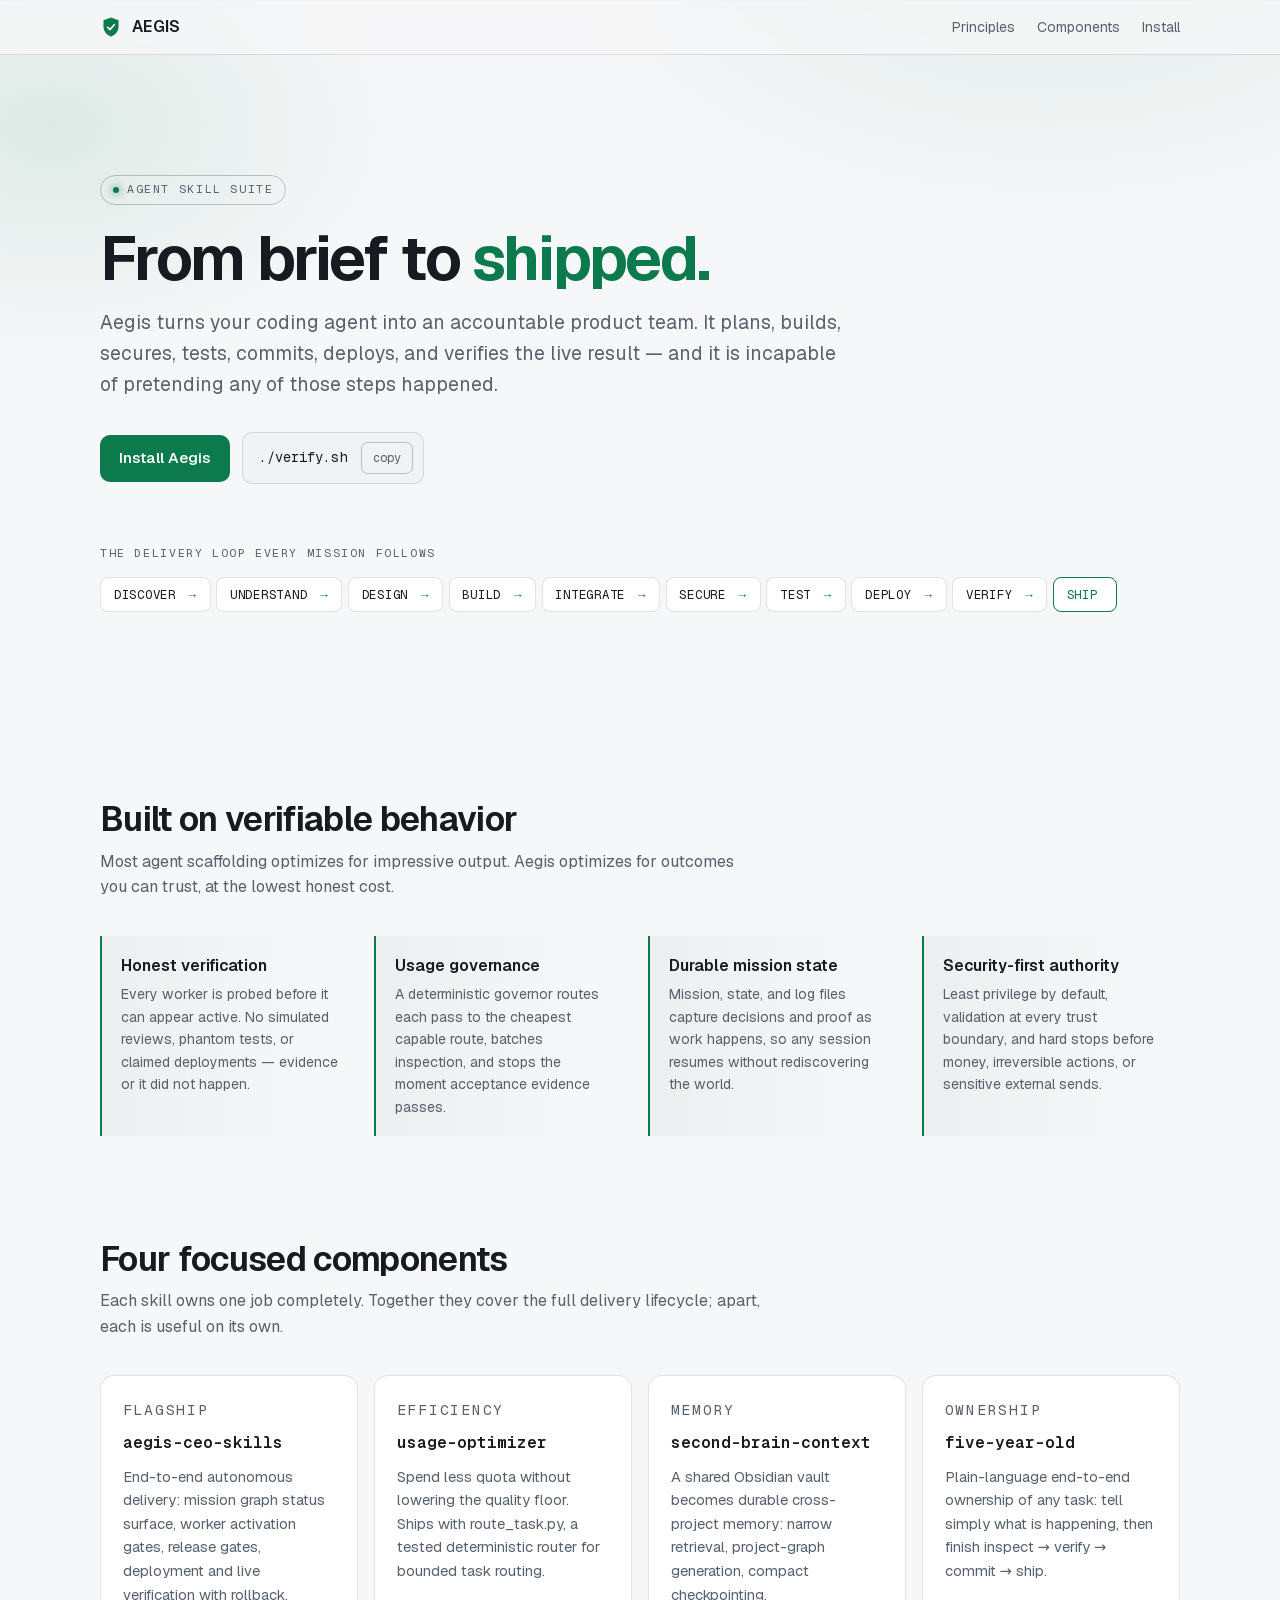
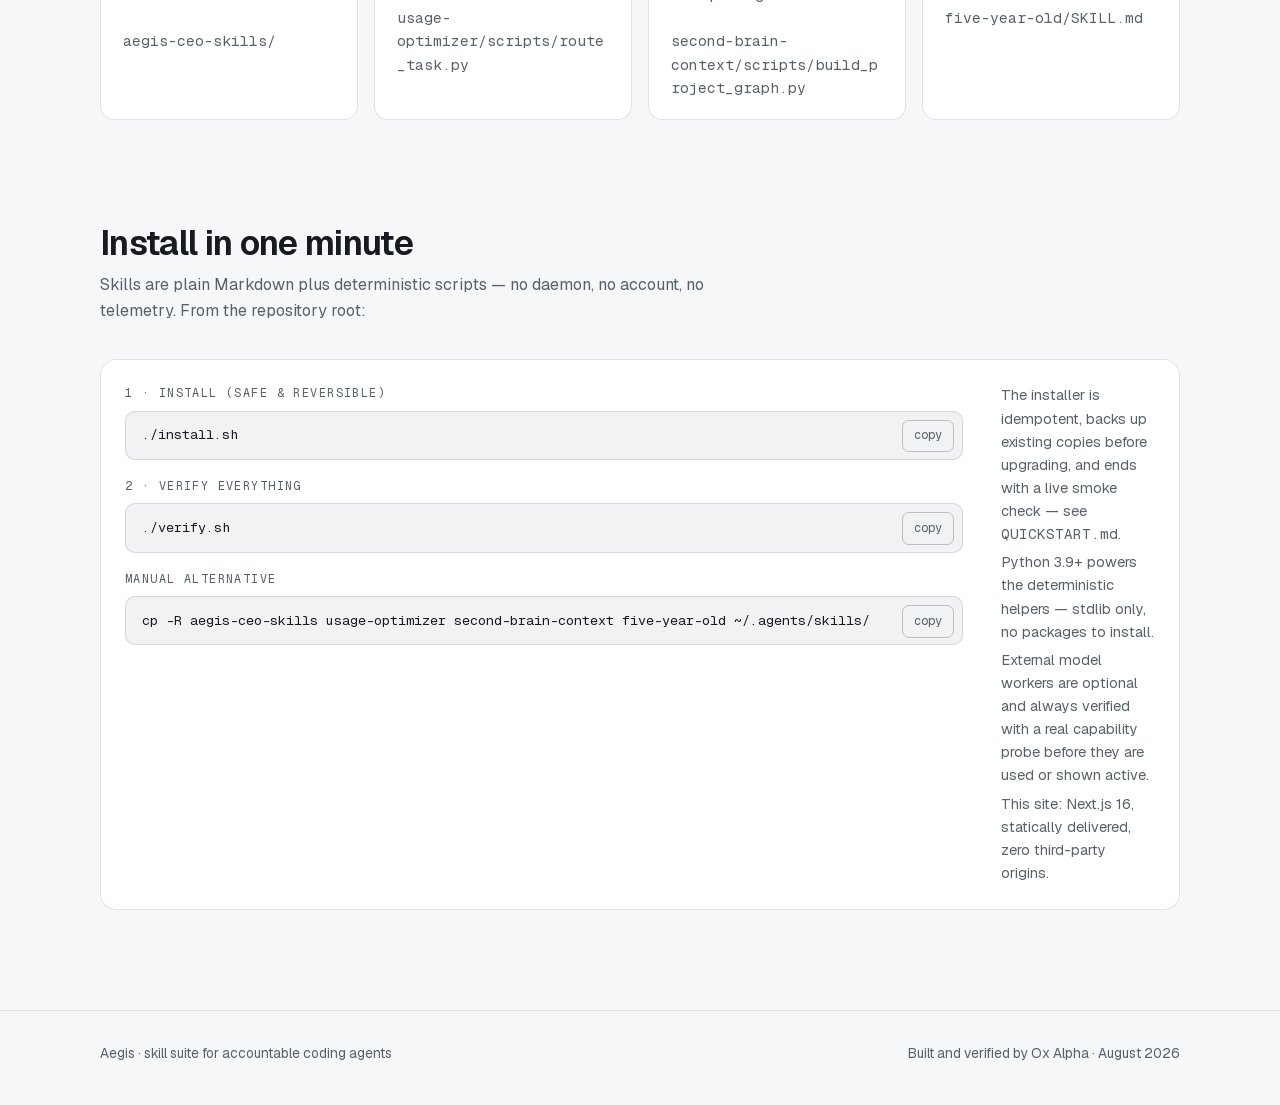
==== commit 6888e303: "Deploy installer-led install section and tablet fixes" ====
--- a/index.html
+++ b/index.html
@@ -1,2 +1,2 @@
-<!DOCTYPE html><html lang="en"><head><meta charSet="utf-8"/><meta name="viewport" content="width=device-width, initial-scale=1"/><link rel="stylesheet" href="/_next/static/css/index.BGirXBsf.css" data-rsc-css-href="/_next/static/css/index.BGirXBsf.css" data-precedence="vite-rsc/importer-resources"/><link rel="modulepreload" fetchPriority="low" href="/_next/static/chunks/index-B9G8SRU0.js"/><script src="/_next/static/chunks/rolldown-runtime-C60lm6uB.js" type="module" async=""></script><script src="/_next/static/chunks/framework-BaE7mD_r.js" type="module" async=""></script><script src="/_next/static/chunks/app-elements-Drg5O4vw.js" type="module" async=""></script><script src="/_next/static/chunks/hash-D0ldriCF.js" type="module" async=""></script><script src="/_next/static/chunks/record-BdkTR7AP.js" type="module" async=""></script><script src="/_next/static/chunks/app-rsc-cache-busting-BNcJ3Giu.js" type="module" async=""></script><script src="/_next/static/chunks/app-rsc-render-mode-IDJu5NEE.js" type="module" async=""></script><script src="/_next/static/chunks/headers-MnPyToYO.js" type="module" async=""></script><script src="/_next/static/chunks/protocol-headers-BwkNXebS.js" type="module" async=""></script><script src="/_next/static/chunks/deployment-id-DFhHa9wO.js" type="module" async=""></script><script src="/_next/static/chunks/navigation-errors-wvgRKjB-.js" type="module" async=""></script><link rel="modulepreload" href="/_next/static/chunks/layout-segment-context-CkEKGxwM.js" crossorigin=""/><link rel="modulepreload" href="/_next/static/chunks/link-Bf8hLkWk.js" crossorigin=""/><link rel="modulepreload" href="/_next/static/chunks/query-DDhZxhdQ.js" crossorigin=""/><link rel="modulepreload" href="/_next/static/chunks/CopyButton-BSLIUMZZ.js" crossorigin=""/><title>Aegis — Ship outcomes, not artifacts</title><meta name="description" content="A skill suite that turns your coding agent into an accountable product team: plan, build, secure, test, commit, deploy, and verify live — without faking any step."/><meta property="og:title" content="Aegis — Ship outcomes, not artifacts"/><meta property="og:description" content="Turn your coding agent into an accountable product team: plan, build, secure, test, deploy, and verify live — without faking any step."/><meta property="og:url" content="https://abobaker288882-crypto.github.io/"/><meta property="og:site_name" content="Aegis"/><meta property="og:type" content="website"/><meta property="og:image" content="http://localhost:3000/og.png"/><meta property="og:image:width" content="1200"/><meta property="og:image:height" content="630"/><meta property="og:image:alt" content="Aegis — from brief to shipped"/><meta name="twitter:card" content="summary_large_image"/><meta name="twitter:title" content="Aegis — Ship outcomes, not artifacts"/><meta name="twitter:description" content="Turn your coding agent into an accountable product team — without faking any step."/><meta name="twitter:image" content="http://localhost:3000/og.png"/><meta name="theme-color" content="#f6f7f8" media="(prefers-color-scheme: light)"/><meta name="theme-color" content="#0a0c0f" media="(prefers-color-scheme: dark)"/><script>Object.assign(((self[Symbol.for("vinext.navigationRuntime")]??={bootstrap:{routeManifest:null},functions:{}}).bootstrap.rsc??={rsc:[]}),{params:{},nav:{"pathname":"/","searchParams":[]}})</script><link rel="modulepreload" href="/_next/static/chunks/index-B9G8SRU0.js" />
-</head><body><header class="site-header"><div class="container"><a href="/" class="brand" aria-label="Aegis home"><svg width="22" height="22" viewBox="0 0 32 32" aria-hidden="true"><path d="M16 2l11 4v9c0 7.5-4.7 12.6-11 15C9.7 27.6 5 22.5 5 15V6z" fill="var(--accent)"></path><path d="M11.2 16.4l3.3 3.3 6.3-7" fill="none" stroke="var(--on-accent)" stroke-width="2.4" stroke-linecap="round" stroke-linejoin="round"></path></svg>AEGIS</a><nav class="site-nav" aria-label="Primary"><a href="#principles">Principles</a><a href="#components">Components</a><a href="#install">Install</a></nav></div></header><main><section class="hero"><div class="container"><p class="eyebrow">Agent skill suite</p><h1>From brief to <em>shipped.</em></h1><p class="lede">Aegis turns your coding agent into an accountable product team. It plans, builds, secures, tests, commits, deploys, and verifies the live result — and it is incapable of pretending any of those steps happened.</p><div class="hero-actions"><a class="btn btn-primary" href="#install">Install Aegis</a><span class="install-chip"><code>python3 -m unittest discover usage-optimizer/scripts</code><button type="button" class="copy-btn" data-copied="false" aria-label="Copy to clipboard">copy</button></span></div><div class="pipeline-section" aria-hidden="false"><p class="pipeline-label" id="pipeline-label">The delivery loop every mission follows</p><ol class="pipeline" aria-labelledby="pipeline-label"><li>DISCOVER</li><li>UNDERSTAND</li><li>DESIGN</li><li>BUILD</li><li>INTEGRATE</li><li>SECURE</li><li>TEST</li><li>DEPLOY</li><li>VERIFY</li><li data-state="terminal">SHIP</li></ol></div></div></section><section class="section container" id="principles"><div class="section-head"><h2>Built on verifiable behavior</h2><p>Most agent scaffolding optimizes for impressive output. Aegis optimizes for outcomes you can trust, at the lowest honest cost.</p></div><div class="pillars"><div class="pillar"><h3>Honest verification</h3><p>Every worker is probed before it can appear active. No simulated reviews, phantom tests, or claimed deployments — evidence or it did not happen.</p></div><div class="pillar"><h3>Usage governance</h3><p>A deterministic governor routes each pass to the cheapest capable route, batches inspection, and stops the moment acceptance evidence passes.</p></div><div class="pillar"><h3>Durable mission state</h3><p>Mission, state, and log files capture decisions and proof as work happens, so any session resumes without rediscovering the world.</p></div><div class="pillar"><h3>Security-first authority</h3><p>Least privilege by default, validation at every trust boundary, and hard stops before money, irreversible actions, or sensitive external sends.</p></div></div></section><section class="section container" id="components"><div class="section-head"><h2>Four focused components</h2><p>Each skill owns one job completely. Together they cover the full delivery lifecycle; apart, each is useful on its own.</p></div><div class="grid-cards"><article class="card"><p class="card-tag">Flagship</p><h3>aegis-ceo-skills</h3><p>End-to-end autonomous delivery: mission graph status surface, worker activation gates, release gates, deployment and live verification with rollback.</p><p class="card-path">aegis-ceo-skills/</p></article><article class="card"><p class="card-tag">Efficiency</p><h3>usage-optimizer</h3><p>Spend less quota without lowering the quality floor. Ships with route_task.py, a tested deterministic router for bounded task routing.</p><p class="card-path">usage-optimizer/scripts/route_task.py</p></article><article class="card"><p class="card-tag">Memory</p><h3>second-brain-context</h3><p>A shared Obsidian vault becomes durable cross-project memory: narrow retrieval, project-graph generation, compact checkpointing.</p><p class="card-path">second-brain-context/scripts/build_project_graph.py</p></article><article class="card"><p class="card-tag">Ownership</p><h3>five-year-old</h3><p>Plain-language end-to-end ownership of any task: tell simply what is happening, then finish inspect → verify → commit → ship.</p><p class="card-path">five-year-old/SKILL.md</p></article></div></section><section class="section container" id="install"><div class="section-head"><h2>Install in one minute</h2><p>Skills are plain Markdown plus deterministic scripts — no daemon, no account, no telemetry. From the repository root:</p></div><div class="install-panel"><dl class="step"><dt>1 · Install the skills</dt><dd><div class="codeblock"><code>cp -R aegis-ceo-skills usage-optimizer second-brain-context five-year-old ~/.agents/skills/</code><button type="button" class="copy-btn" data-copied="false" aria-label="Copy to clipboard">copy</button></div></dd><dt>2 · Verify the tooling</dt><dd><div class="codeblock"><code>python3 -m unittest discover usage-optimizer/scripts -p &quot;test_*.py&quot;</code><button type="button" class="copy-btn" data-copied="false" aria-label="Copy to clipboard">copy</button></div></dd></dl><ul class="requirements"><li>Works with any agent host that loads skill folders — e.g.<code> ~/.agents/skills/</code>, <code>~/.codex/skills/</code>, or your host&#x27;s equivalent.</li><li>Python 3.9+ powers the deterministic helpers — stdlib only, no packages to install.</li><li>External model workers are optional and always verified with a real capability probe before they are used or shown active.</li><li>This site: Next.js 16, statically delivered, zero third-party origins.</li></ul></div></section></main><footer class="site-footer"><div class="container"><p>Aegis · skill suite for accountable coding agents</p><p>Built and verified by Ox Alpha · August 2026</p></div></footer><script type="module" src="/_next/static/chunks/index-B9G8SRU0.js" id="_R_" async=""></script><script>((self[Symbol.for("vinext.navigationRuntime")]??={bootstrap:{routeManifest:null},functions:{}}).bootstrap.rsc??={rsc:[]}).rsc.push("2:I[\"152b7c768662\",[],\"Children\",1]\n")</script><script>((self[Symbol.for("vinext.navigationRuntime")]??={bootstrap:{routeManifest:null},functions:{}}).bootstrap.rsc??={rsc:[]}).rsc.push("3:I[\"ac4cd3bf48ca\",[],\"GlobalErrorBoundary\",1]\n")</script><script>((self[Symbol.for("vinext.navigationRuntime")]??={bootstrap:{routeManifest:null},functions:{}}).bootstrap.rsc??={rsc:[]}).rsc.push("4:I[\"f25f62437ec9\",[],\"default\",1]\n")</script><script>((self[Symbol.for("vinext.navigationRuntime")]??={bootstrap:{routeManifest:null},functions:{}}).bootstrap.rsc??={rsc:[]}).rsc.push("5:I[\"ac4cd3bf48ca\",[],\"ErrorBoundary\",1]\n")</script><script>((self[Symbol.for("vinext.navigationRuntime")]??={bootstrap:{routeManifest:null},functions:{}}).bootstrap.rsc??={rsc:[]}).rsc.push("6:I[\"5a70c7692a12\",[],\"LayoutSegmentProvider\",1]\n")</script><script>((self[Symbol.for("vinext.navigationRuntime")]??={bootstrap:{routeManifest:null},functions:{}}).bootstrap.rsc??={rsc:[]}).rsc.push("7:I[\"152b7c768662\",[],\"Slot\",1]\n")</script><script>((self[Symbol.for("vinext.navigationRuntime")]??={bootstrap:{routeManifest:null},functions:{}}).bootstrap.rsc??={rsc:[]}).rsc.push("8:I[\"302faa7eb9bd\",[],\"AppRouterScrollTarget\",1]\n")</script><script>((self[Symbol.for("vinext.navigationRuntime")]??={bootstrap:{routeManifest:null},functions:{}}).bootstrap.rsc??={rsc:[]}).rsc.push("9:I[\"ac4cd3bf48ca\",[],\"RedirectBoundary\",1]\n")</script><script>((self[Symbol.for("vinext.navigationRuntime")]??={bootstrap:{routeManifest:null},functions:{}}).bootstrap.rsc??={rsc:[]}).rsc.push(":HL[\"/_next/static/css/index.BGirXBsf.css\",\"style\"     ]\n")</script><script>((self[Symbol.for("vinext.navigationRuntime")]??={bootstrap:{routeManifest:null},functions:{}}).bootstrap.rsc??={rsc:[]}).rsc.push("0:{\"__route\":\"route:/\",\"__interceptionContext\":null,\"__layoutIds\":[\"layout:/\"],\"__rootLayout\":\"/\",\"__sourcePage\":\"/page\",\"page:/\":\"$L1\",\"layout:/\":[[[[\"$\",\"link\",\"css:/_next/static/css/index.BGirXBsf.css\",{\"rel\":\"stylesheet\",\"precedence\":\"vite-rsc/importer-resources\",\"href\":\"/_next/static/css/index.BGirXBsf.css\",\"data-rsc-css-href\":\"/_next/static/css/index.BGirXBsf.css\"}],\"$undefined\"],[\"$\",\"html\",null,{\"lang\":\"en\",\"children\":[\"$\",\"body\",null,{\"children\":[\"$\",\"$L2\",null,{}]}]}]],null],\"route:/\":[[[\"$\",\"meta\",null,{\"charSet\":\"utf-8\"}],[[\"$\",\"title\",\"0\",{\"children\":\"Aegis — Ship outcomes, not artifacts\"}],[\"$\",\"meta\",\"1\",{\"name\":\"description\",\"content\":\"A skill suite that turns your coding agent into an accountable product team: plan, build, secure, test, commit, deploy, and verify live — without faking any step.\"}],[\"$\",\"meta\",\"2\",{\"property\":\"og:title\",\"content\":\"Aegis — Ship outcomes, not artifacts\"}],[\"$\",\"meta\",\"3\",{\"property\":\"og:description\",\"content\":\"Turn your coding agent into an accountable product team: plan, build, secure, test, deploy, and verify live — without faking any step.\"}],[\"$\",\"meta\",\"4\",{\"property\":\"og:url\",\"content\":\"https://abobaker288882-crypto.github.io/\"}],[\"$\",\"meta\",\"5\",{\"property\":\"og:site_name\",\"content\":\"Aegis\"}],[\"$\",\"meta\",\"6\",{\"property\":\"og:type\",\"content\":\"website\"}],[\"$\",\"meta\",\"7\",{\"property\":\"og:image\",\"content\":\"http://localhost:3000/og.png\"}],[\"$\",\"meta\",\"8\",{\"property\":\"og:image:width\",\"content\":\"1200\"}],[\"$\",\"meta\",\"9\",{\"property\":\"og:image:height\",\"content\":\"630\"}],[\"$\",\"meta\",\"10\",{\"property\":\"og:image:alt\",\"content\":\"Aegis — from brief to shipped\"}],[\"$\",\"meta\",\"11\",{\"name\":\"twitter:card\",\"content\":\"summary_large_image\"}],[\"$\",\"meta\",\"12\",{\"name\":\"twitter:title\",\"content\":\"Aegis — Ship outcomes, not artifacts\"}],[\"$\",\"meta\",\"13\",{\"name\":\"twitter:description\",\"content\":\"Turn your coding agent into an accountable product team — without faking any step.\"}],[\"$\",\"meta\",\"14\",{\"name\":\"twitter:image\",\"content\":\"http://localhost:3000/og.png\"}]],[[\"$\",\"meta\",\"0\",{\"name\":\"viewport\",\"content\":\"width=device-width, initial-scale=1\"}],[\"$\",\"meta\",\"1\",{\"name\":\"theme-color\",\"content\":\"#f6f7f8\",\"media\":\"(prefers-color-scheme: light)\"}],[\"$\",\"meta\",\"2\",{\"name\":\"theme-color\",\"content\":\"#0a0c0f\",\"media\":\"(prefers-color-scheme: dark)\"}]]],[\"$\",\"$L3\",null,{\"fallback\":\"$4\",\"children\":[\"$\",\"$L5\",null,{\"fallback\":\"$4\",\"children\":[\"$\",\"$L6\",null,{\"providerId\":\"layout:/\",\"segmentMap\":{\"children\":[]},\"children\":[\"$\",\"$L7\",null,{\"id\":\"layout:/\",\"parallelSlots\":\"$undefined\",\"children\":[\"$\",\"$L8\",null,{\"children\":[\"$\",\"$L9\",null,{\"children\":[[\"$\",\"$L6\",null,{\"providerId\":\"page:/\",\"segmentMap\":{\"children\":[\"__PAGE__\"]},\"children\":[\"$\",\"$L7\",null,{\"id\":\"page:/\"}]}],null]}]}]}]}]}]}],null,null],\"__layoutFlags\":{\"layout:/\":\"s\"},\"__artifactCompatibility\":{\"schemaVersion\":1,\"graphVersion\":\"app-route-graph:1177fd80f83fa7b0\",\"deploymentVersion\":\"8ed2f1ee-86dc-46d4-ab4e-a61afd2cf9dc\",\"appElementsSchemaVersion\":1,\"rscPayloadSchemaVersion\":1,\"rootBoundaryId\":\"/\",\"renderEpoch\":null},\"__renderObservation\":{\"schemaVersion\":1,\"output\":{\"kind\":\"app-rsc\",\"mountedSlotsFingerprint\":null,\"renderEpoch\":null,\"rootBoundaryId\":\"/\",\"routeId\":\"route:/\"},\"completeness\":\"partial\",\"boundaryOutcome\":{\"kind\":\"unknown\"},\"requestApis\":[{\"kind\":\"connection\",\"status\":\"unknown\"},{\"kind\":\"cookies\",\"status\":\"unknown\"},{\"kind\":\"draftMode\",\"status\":\"unknown\"},{\"kind\":\"headers\",\"status\":\"unknown\"},{\"kind\":\"params\",\"status\":\"unknown\"},{\"kind\":\"searchParams\",\"status\":\"unknown\"}],\"dynamicFetches\":[],\"cacheTags\":[\"/\",\"_N_T_/\",\"_N_T_/index\",\"_N_T_/layout\",\"_N_T_/page\"],\"pathTags\":[\"/\"],\"cacheability\":\"unknown\",\"downgrade\":{\"target\":\"freshRender\",\"reasons\":[{\"code\":\"CP_DOWNGRADE_CACHEABILITY_UNKNOWN\",\"target\":\"freshRender\"},{\"code\":\"CP_DOWNGRADE_INCOMPLETE_OBSERVATION\",\"completeness\":\"partial\",\"target\":\"freshRender\"},{\"code\":\"CP_DOWNGRADE_UNKNOWN_REQUEST_API\",\"requestApi\":\"connection\",\"target\":\"freshRender\"},{\"code\":\"CP_DOWNGRADE_UNKNOWN_REQUEST_API\",\"requestApi\":\"cookies\",\"target\":\"freshRender\"},{\"code\":\"CP_DOWNGRADE_UNKNOWN_REQUEST_API\",\"requestApi\":\"draftMode\",\"target\":\"freshRender\"},{\"code\":\"CP_DOWNGRADE_UNKNOWN_REQUEST_API\",\"requestApi\":\"headers\",\"target\":\"freshRender\"},{\"code\":\"CP_DOWNGRADE_UNKNOWN_REQUEST_API\",\"requestApi\":\"params\",\"target\":\"freshRender\"},{\"code\":\"CP_DOWNGRADE_UNKNOWN_REQUEST_API\",\"requestApi\":\"searchParams\",\"target\":\"freshRender\"}],\"fallback\":{\"kind\":\"breakerFallback\",\"code\":\"CP_PRIVATE_DYNAMIC_DOWNGRADE\",\"mode\":\"renderFresh\",\"scope\":\"affectedOutput\",\"fields\":{\"reasonCodes\":[\"CP_DOWNGRADE_CACHEABILITY_UNKNOWN\",\"CP_DOWNGRADE_INCOMPLETE_OBSERVATION\",\"CP_DOWNGRADE_UNKNOWN_REQUEST_API\",\"CP_DOWNGRADE_UNKNOWN_REQUEST_API\",\"CP_DOWNGRADE_UNKNOWN_REQUEST_API\",\"CP_DOWNGRADE_UNKNOWN_REQUEST_API\",\"CP_DOWNGRADE_UNKNOWN_REQUEST_API\",\"CP_DOWNGRADE_UNKNOWN_REQUEST_API\"],\"target\":\"freshRender\"}},\"isPublicCacheCandidate\":false}}}\n")</script><script>((self[Symbol.for("vinext.navigationRuntime")]??={bootstrap:{routeManifest:null},functions:{}}).bootstrap.rsc??={rsc:[]}).rsc.push("a:I[\"c2747888630f\",[],\"default\",1]\n")</script><script>((self[Symbol.for("vinext.navigationRuntime")]??={bootstrap:{routeManifest:null},functions:{}}).bootstrap.rsc??={rsc:[]}).rsc.push("b:I[\"319c27bb930d\",[],\"default\",1]\n")</script><script>((self[Symbol.for("vinext.navigationRuntime")]??={bootstrap:{routeManifest:null},functions:{}}).bootstrap.rsc??={rsc:[]}).rsc.push("1:[[\"$\",\"header\",null,{\"className\":\"site-header\",\"children\":[\"$\",\"div\",null,{\"className\":\"container\",\"children\":[[\"$\",\"$La\",null,{\"className\":\"brand\",\"href\":\"/\",\"aria-label\":\"Aegis home\",\"children\":[[\"$\",\"svg\",null,{\"width\":\"22\",\"height\":\"22\",\"viewBox\":\"0 0 32 32\",\"aria-hidden\":\"true\",\"children\":[[\"$\",\"path\",null,{\"d\":\"M16 2l11 4v9c0 7.5-4.7 12.6-11 15C9.7 27.6 5 22.5 5 15V6z\",\"fill\":\"var(--accent)\"}],[\"$\",\"path\",null,{\"d\":\"M11.2 16.4l3.3 3.3 6.3-7\",\"fill\":\"none\",\"stroke\":\"var(--on-accent)\",\"strokeWidth\":\"2.4\",\"strokeLinecap\":\"round\",\"strokeLinejoin\":\"round\"}]]}],\"AEGIS\"]}],[\"$\",\"nav\",null,{\"className\":\"site-nav\",\"aria-label\":\"Primary\",\"children\":[[\"$\",\"a\",null,{\"href\":\"#principles\",\"children\":\"Principles\"}],[\"$\",\"a\",null,{\"href\":\"#components\",\"children\":\"Components\"}],[\"$\",\"a\",null,{\"href\":\"#install\",\"children\":\"Install\"}]]}]]}]}],[\"$\",\"main\",null,{\"children\":[[\"$\",\"section\",null,{\"className\":\"hero\",\"children\":[\"$\",\"div\",null,{\"className\":\"container\",\"children\":[[\"$\",\"p\",null,{\"className\":\"eyebrow\",\"children\":\"Agent skill suite\"}],[\"$\",\"h1\",null,{\"children\":[\"From brief to \",[\"$\",\"em\",null,{\"children\":\"shipped.\"}]]}],[\"$\",\"p\",null,{\"className\":\"lede\",\"children\":\"Aegis turns your coding agent into an accountable product team. It plans, builds, secures, tests, commits, deploys, and verifies the live result — and it is incapable of pretending any of those steps happened.\"}],[\"$\",\"div\",null,{\"className\":\"hero-actions\",\"children\":[[\"$\",\"a\",null,{\"className\":\"btn btn-primary\",\"href\":\"#install\",\"children\":\"Install Aegis\"}],[\"$\",\"span\",null,{\"className\":\"install-chip\",\"children\":[[\"$\",\"code\",null,{\"children\":\"python3 -m unittest discover usage-optimizer/scripts\"}],[\"$\",\"$Lb\",null,{\"text\":\"python3 -m unittest discover usage-optimizer/scripts -p \\\"test_*.py\\\"\"}]]}]]}],[\"$\",\"div\",null,{\"className\":\"pipeline-section\",\"aria-hidden\":\"false\",\"children\":[[\"$\",\"p\",null,{\"className\":\"pipeline-label\",\"id\":\"pipeline-label\",\"children\":\"The delivery loop every mission follows\"}],[\"$\",\"ol\",null,{\"className\":\"pipeline\",\"aria-labelledby\":\"pipeline-label\",\"children\":[[[\"$\",\"li\",\"DISCOVER\",{\"children\":\"DISCOVER\"}],[\"$\",\"li\",\"UNDERSTAND\",{\"children\":\"UNDERSTAND\"}],[\"$\",\"li\",\"DESIGN\",{\"children\":\"DESIGN\"}],[\"$\",\"li\",\"BUILD\",{\"children\":\"BUILD\"}],[\"$\",\"li\",\"INTEGRATE\",{\"children\":\"INTEGRATE\"}],[\"$\",\"li\",\"SECURE\",{\"children\":\"SECURE\"}],[\"$\",\"li\",\"TEST\",{\"children\":\"TEST\"}],[\"$\",\"li\",\"DEPLOY\",{\"children\":\"DEPLOY\"}],[\"$\",\"li\",\"VERIFY\",{\"children\":\"VERIFY\"}]],[\"$\",\"li\",null,{\"data-state\":\"terminal\",\"children\":\"SHIP\"}]]}]]}]]}]}],[\"$\",\"section\",null,{\"className\":\"section container\",\"id\":\"principles\",\"children\":[[\"$\",\"div\",null,{\"className\":\"section-head\",\"children\":[[\"$\",\"h2\",null,{\"children\":\"Built on verifiable behavior\"}],[\"$\",\"p\",null,{\"children\":\"Most agent scaffolding optimizes for impressive output. Aegis optimizes for outcomes you can trust, at the lowest honest cost.\"}]]}],[\"$\",\"div\",null,{\"className\":\"pillars\",\"children\":[[\"$\",\"div\",\"Honest verification\",{\"className\":\"pillar\",\"children\":[[\"$\",\"h3\",null,{\"children\":\"Honest verification\"}],[\"$\",\"p\",null,{\"children\":\"Every worker is probed before it can appear active. No simulated reviews, phantom tests, or claimed deployments — evidence or it did not happen.\"}]]}],[\"$\",\"div\",\"Usage governance\",{\"className\":\"pillar\",\"children\":[[\"$\",\"h3\",null,{\"children\":\"Usage governance\"}],[\"$\",\"p\",null,{\"children\":\"A deterministic governor routes each pass to the cheapest capable route, batches inspection, and stops the moment acceptance evidence passes.\"}]]}],[\"$\",\"div\",\"Durable mission state\",{\"className\":\"pillar\",\"children\":[[\"$\",\"h3\",null,{\"children\":\"Durable mission state\"}],[\"$\",\"p\",null,{\"children\":\"Mission, state, and log files capture decisions and proof as work happens, so any session resumes without rediscovering the world.\"}]]}],[\"$\",\"div\",\"Security-first authority\",{\"className\":\"pillar\",\"children\":[[\"$\",\"h3\",null,{\"children\":\"Security-first authority\"}],[\"$\",\"p\",null,{\"children\":\"Least privilege by default, validation at every trust boundary, and hard stops before money, irreversible actions, or sensitive external sends.\"}]]}]]}]]}],[\"$\",\"section\",null,{\"className\":\"section container\",\"id\":\"components\",\"children\":[[\"$\",\"div\",null,{\"className\":\"section-head\",\"children\":[[\"$\",\"h2\",null,{\"children\":\"Four focused components\"}],[\"$\",\"p\",null,{\"children\":\"Each skill owns one job completely. Together they cover the full delivery lifecycle; apart, each is useful on its own.\"}]]}],\"$Lc\"]}],\"$Ld\"]}],\"$Le\"]\n")</script><script>((self[Symbol.for("vinext.navigationRuntime")]??={bootstrap:{routeManifest:null},functions:{}}).bootstrap.rsc??={rsc:[]}).rsc.push("c:[\"$\",\"div\",null,{\"className\":\"grid-cards\",\"children\":[[\"$\",\"article\",\"aegis-ceo-skills\",{\"className\":\"card\",\"children\":[[\"$\",\"p\",null,{\"className\":\"card-tag\",\"children\":\"Flagship\"}],[\"$\",\"h3\",null,{\"children\":\"aegis-ceo-skills\"}],[\"$\",\"p\",null,{\"children\":\"End-to-end autonomous delivery: mission graph status surface, worker activation gates, release gates, deployment and live verification with rollback.\"}],[\"$\",\"p\",null,{\"className\":\"card-path\",\"children\":\"aegis-ceo-skills/\"}]]}],[\"$\",\"article\",\"usage-optimizer\",{\"className\":\"card\",\"children\":[[\"$\",\"p\",null,{\"className\":\"card-tag\",\"children\":\"Efficiency\"}],[\"$\",\"h3\",null,{\"children\":\"usage-optimizer\"}],[\"$\",\"p\",null,{\"children\":\"Spend less quota without lowering the quality floor. Ships with route_task.py, a tested deterministic router for bounded task routing.\"}],[\"$\",\"p\",null,{\"className\":\"card-path\",\"children\":\"usage-optimizer/scripts/route_task.py\"}]]}],[\"$\",\"article\",\"second-brain-context\",{\"className\":\"card\",\"children\":[[\"$\",\"p\",null,{\"className\":\"card-tag\",\"children\":\"Memory\"}],[\"$\",\"h3\",null,{\"children\":\"second-brain-context\"}],[\"$\",\"p\",null,{\"children\":\"A shared Obsidian vault becomes durable cross-project memory: narrow retrieval, project-graph generation, compact checkpointing.\"}],[\"$\",\"p\",null,{\"className\":\"card-path\",\"children\":\"second-brain-context/scripts/build_project_graph.py\"}]]}],[\"$\",\"article\",\"five-year-old\",{\"className\":\"card\",\"children\":[[\"$\",\"p\",null,{\"className\":\"card-tag\",\"children\":\"Ownership\"}],[\"$\",\"h3\",null,{\"children\":\"five-year-old\"}],[\"$\",\"p\",null,{\"children\":\"Plain-language end-to-end ownership of any task: tell simply what is happening, then finish inspect → verify → commit → ship.\"}],[\"$\",\"p\",null,{\"className\":\"card-path\",\"children\":\"five-year-old/SKILL.md\"}]]}]]}]\n")</script><script>((self[Symbol.for("vinext.navigationRuntime")]??={bootstrap:{routeManifest:null},functions:{}}).bootstrap.rsc??={rsc:[]}).rsc.push("d:[\"$\",\"section\",null,{\"className\":\"section container\",\"id\":\"install\",\"children\":[[\"$\",\"div\",null,{\"className\":\"section-head\",\"children\":[[\"$\",\"h2\",null,{\"children\":\"Install in one minute\"}],[\"$\",\"p\",null,{\"children\":\"Skills are plain Markdown plus deterministic scripts — no daemon, no account, no telemetry. From the repository root:\"}]]}],[\"$\",\"div\",null,{\"className\":\"install-panel\",\"children\":[[\"$\",\"dl\",null,{\"className\":\"step\",\"children\":[[\"$\",\"dt\",null,{\"children\":\"1 · Install the skills\"}],[\"$\",\"dd\",null,{\"children\":[\"$\",\"div\",null,{\"className\":\"codeblock\",\"children\":[[\"$\",\"code\",null,{\"children\":\"cp -R aegis-ceo-skills usage-optimizer second-brain-context five-year-old ~/.agents/skills/\"}],[\"$\",\"$Lb\",null,{\"text\":\"cp -R aegis-ceo-skills usage-optimizer second-brain-context five-year-old ~/.agents/skills/\"}]]}]}],[\"$\",\"dt\",null,{\"children\":\"2 · Verify the tooling\"}],[\"$\",\"dd\",null,{\"children\":[\"$\",\"div\",null,{\"className\":\"codeblock\",\"children\":[[\"$\",\"code\",null,{\"children\":\"python3 -m unittest discover usage-optimizer/scripts -p \\\"test_*.py\\\"\"}],[\"$\",\"$Lb\",null,{\"text\":\"python3 -m unittest discover usage-optimizer/scripts -p \\\"test_*.py\\\"\"}]]}]}]]}],[\"$\",\"ul\",null,{\"className\":\"requirements\",\"children\":[[\"$\",\"li\",null,{\"children\":[\"Works with any agent host that loads skill folders — e.g.\",[\"$\",\"code\",null,{\"children\":\" ~/.agents/skills/\"}],\", \",[\"$\",\"code\",null,{\"children\":\"~/.codex/skills/\"}],\", or your host's equivalent.\"]}],[\"$\",\"li\",null,{\"children\":\"Python 3.9+ powers the deterministic helpers — stdlib only, no packages to install.\"}],[\"$\",\"li\",null,{\"children\":\"External model workers are optional and always verified with a real capability probe before they are used or shown active.\"}],[\"$\",\"li\",null,{\"children\":\"This site: Next.js 16, statically delivered, zero third-party origins.\"}]]}]]}]]}]\n")</script><script>((self[Symbol.for("vinext.navigationRuntime")]??={bootstrap:{routeManifest:null},functions:{}}).bootstrap.rsc??={rsc:[]}).rsc.push("e:[\"$\",\"footer\",null,{\"className\":\"site-footer\",\"children\":[\"$\",\"div\",null,{\"className\":\"container\",\"children\":[[\"$\",\"p\",null,{\"children\":\"Aegis · skill suite for accountable coding agents\"}],[\"$\",\"p\",null,{\"children\":\"Built and verified by Ox Alpha · August 2026\"}]]}]}]\n")</script><script>Object.assign(((self[Symbol.for("vinext.navigationRuntime")]??={bootstrap:{routeManifest:null},functions:{}}).bootstrap.rsc??={rsc:[]}),{"initialCacheKind":"static"});((self[Symbol.for("vinext.navigationRuntime")]??={bootstrap:{routeManifest:null},functions:{}}).bootstrap.rsc??={rsc:[]}).done=true</script></body></html>+<!DOCTYPE html><html lang="en"><head><meta charSet="utf-8"/><meta name="viewport" content="width=device-width, initial-scale=1"/><link rel="stylesheet" href="/_next/static/css/index.B1SCf3bv.css" data-rsc-css-href="/_next/static/css/index.B1SCf3bv.css" data-precedence="vite-rsc/importer-resources"/><link rel="modulepreload" fetchPriority="low" href="/_next/static/chunks/index-B00uzqZM.js"/><script src="/_next/static/chunks/rolldown-runtime-C60lm6uB.js" type="module" async=""></script><script src="/_next/static/chunks/framework-BaE7mD_r.js" type="module" async=""></script><script src="/_next/static/chunks/app-elements-Drg5O4vw.js" type="module" async=""></script><script src="/_next/static/chunks/hash-D0ldriCF.js" type="module" async=""></script><script src="/_next/static/chunks/record-BdkTR7AP.js" type="module" async=""></script><script src="/_next/static/chunks/app-rsc-cache-busting-7jNjxctC.js" type="module" async=""></script><script src="/_next/static/chunks/app-rsc-render-mode-IDJu5NEE.js" type="module" async=""></script><script src="/_next/static/chunks/headers-MnPyToYO.js" type="module" async=""></script><script src="/_next/static/chunks/protocol-headers-BwkNXebS.js" type="module" async=""></script><script src="/_next/static/chunks/deployment-id-DFhHa9wO.js" type="module" async=""></script><script src="/_next/static/chunks/navigation-errors-wvgRKjB-.js" type="module" async=""></script><link rel="modulepreload" href="/_next/static/chunks/layout-segment-context-CVj64x1d.js" crossorigin=""/><link rel="modulepreload" href="/_next/static/chunks/link-C84j7ARL.js" crossorigin=""/><link rel="modulepreload" href="/_next/static/chunks/query-DDhZxhdQ.js" crossorigin=""/><link rel="modulepreload" href="/_next/static/chunks/CopyButton-BSLIUMZZ.js" crossorigin=""/><title>Aegis — Ship outcomes, not artifacts</title><meta name="description" content="A skill suite that turns your coding agent into an accountable product team: plan, build, secure, test, commit, deploy, and verify live — without faking any step."/><meta property="og:title" content="Aegis — Ship outcomes, not artifacts"/><meta property="og:description" content="Turn your coding agent into an accountable product team: plan, build, secure, test, deploy, and verify live — without faking any step."/><meta property="og:url" content="https://abobaker288882-crypto.github.io/"/><meta property="og:site_name" content="Aegis"/><meta property="og:type" content="website"/><meta property="og:image" content="http://localhost:3000/og.png"/><meta property="og:image:width" content="1200"/><meta property="og:image:height" content="630"/><meta property="og:image:alt" content="Aegis — from brief to shipped"/><meta name="twitter:card" content="summary_large_image"/><meta name="twitter:title" content="Aegis — Ship outcomes, not artifacts"/><meta name="twitter:description" content="Turn your coding agent into an accountable product team — without faking any step."/><meta name="twitter:image" content="http://localhost:3000/og.png"/><meta name="theme-color" content="#f6f7f8" media="(prefers-color-scheme: light)"/><meta name="theme-color" content="#0a0c0f" media="(prefers-color-scheme: dark)"/><script>Object.assign(((self[Symbol.for("vinext.navigationRuntime")]??={bootstrap:{routeManifest:null},functions:{}}).bootstrap.rsc??={rsc:[]}),{params:{},nav:{"pathname":"/","searchParams":[]}})</script><link rel="modulepreload" href="/_next/static/chunks/index-B00uzqZM.js" />
+</head><body><header class="site-header"><div class="container"><a href="/" class="brand" aria-label="Aegis home"><svg width="22" height="22" viewBox="0 0 32 32" aria-hidden="true"><path d="M16 2l11 4v9c0 7.5-4.7 12.6-11 15C9.7 27.6 5 22.5 5 15V6z" fill="var(--accent)"></path><path d="M11.2 16.4l3.3 3.3 6.3-7" fill="none" stroke="var(--on-accent)" stroke-width="2.4" stroke-linecap="round" stroke-linejoin="round"></path></svg>AEGIS</a><nav class="site-nav" aria-label="Primary"><a href="#principles">Principles</a><a href="#components">Components</a><a href="#install">Install</a></nav></div></header><main><section class="hero"><div class="container"><p class="eyebrow">Agent skill suite</p><h1>From brief to <em>shipped.</em></h1><p class="lede">Aegis turns your coding agent into an accountable product team. It plans, builds, secures, tests, commits, deploys, and verifies the live result — and it is incapable of pretending any of those steps happened.</p><div class="hero-actions"><a class="btn btn-primary" href="#install">Install Aegis</a><span class="install-chip"><code>./verify.sh</code><button type="button" class="copy-btn" data-copied="false" aria-label="Copy to clipboard">copy</button></span></div><div class="pipeline-section"><p class="pipeline-label" id="pipeline-label">The delivery loop every mission follows</p><ol class="pipeline" aria-labelledby="pipeline-label"><li>DISCOVER</li><li>UNDERSTAND</li><li>DESIGN</li><li>BUILD</li><li>INTEGRATE</li><li>SECURE</li><li>TEST</li><li>DEPLOY</li><li>VERIFY</li><li data-state="terminal">SHIP</li></ol></div></div></section><section class="section container" id="principles"><div class="section-head"><h2>Built on verifiable behavior</h2><p>Most agent scaffolding optimizes for impressive output. Aegis optimizes for outcomes you can trust, at the lowest honest cost.</p></div><div class="pillars"><div class="pillar"><h3>Honest verification</h3><p>Every worker is probed before it can appear active. No simulated reviews, phantom tests, or claimed deployments — evidence or it did not happen.</p></div><div class="pillar"><h3>Usage governance</h3><p>A deterministic governor routes each pass to the cheapest capable route, batches inspection, and stops the moment acceptance evidence passes.</p></div><div class="pillar"><h3>Durable mission state</h3><p>Mission, state, and log files capture decisions and proof as work happens, so any session resumes without rediscovering the world.</p></div><div class="pillar"><h3>Security-first authority</h3><p>Least privilege by default, validation at every trust boundary, and hard stops before money, irreversible actions, or sensitive external sends.</p></div></div></section><section class="section container" id="components"><div class="section-head"><h2>Four focused components</h2><p>Each skill owns one job completely. Together they cover the full delivery lifecycle; apart, each is useful on its own.</p></div><div class="grid-cards"><article class="card"><p class="card-tag">Flagship</p><h3>aegis-ceo-skills</h3><p>End-to-end autonomous delivery: mission graph status surface, worker activation gates, release gates, deployment and live verification with rollback.</p><p class="card-path">aegis-ceo-skills/</p></article><article class="card"><p class="card-tag">Efficiency</p><h3>usage-optimizer</h3><p>Spend less quota without lowering the quality floor. Ships with route_task.py, a tested deterministic router for bounded task routing.</p><p class="card-path">usage-optimizer/scripts/route_task.py</p></article><article class="card"><p class="card-tag">Memory</p><h3>second-brain-context</h3><p>A shared Obsidian vault becomes durable cross-project memory: narrow retrieval, project-graph generation, compact checkpointing.</p><p class="card-path">second-brain-context/scripts/build_project_graph.py</p></article><article class="card"><p class="card-tag">Ownership</p><h3>five-year-old</h3><p>Plain-language end-to-end ownership of any task: tell simply what is happening, then finish inspect → verify → commit → ship.</p><p class="card-path">five-year-old/SKILL.md</p></article></div></section><section class="section container" id="install"><div class="section-head"><h2>Install in one minute</h2><p>Skills are plain Markdown plus deterministic scripts — no daemon, no account, no telemetry. From the repository root:</p></div><div class="install-panel"><dl class="step"><dt>1 · Install (safe &amp; reversible)</dt><dd><div class="codeblock"><code>./install.sh</code><button type="button" class="copy-btn" data-copied="false" aria-label="Copy to clipboard">copy</button></div></dd><dt>2 · Verify everything</dt><dd><div class="codeblock"><code>./verify.sh</code><button type="button" class="copy-btn" data-copied="false" aria-label="Copy to clipboard">copy</button></div></dd><dt>Manual alternative</dt><dd><div class="codeblock"><code>cp -R aegis-ceo-skills usage-optimizer second-brain-context five-year-old ~/.agents/skills/</code><button type="button" class="copy-btn" data-copied="false" aria-label="Copy to clipboard">copy</button></div></dd></dl><ul class="requirements"><li>The installer is idempotent, backs up existing copies before upgrading, and ends with a live smoke check — see<code> QUICKSTART.md</code>.</li><li>Python 3.9+ powers the deterministic helpers — stdlib only, no packages to install.</li><li>External model workers are optional and always verified with a real capability probe before they are used or shown active.</li><li>This site: Next.js 16, statically delivered, zero third-party origins.</li></ul></div></section></main><footer class="site-footer"><div class="container"><p>Aegis · skill suite for accountable coding agents</p><p>Built and verified by Ox Alpha · August 2026</p></div></footer><script type="module" src="/_next/static/chunks/index-B00uzqZM.js" id="_R_" async=""></script><script>((self[Symbol.for("vinext.navigationRuntime")]??={bootstrap:{routeManifest:null},functions:{}}).bootstrap.rsc??={rsc:[]}).rsc.push("2:I[\"152b7c768662\",[],\"Children\",1]\n")</script><script>((self[Symbol.for("vinext.navigationRuntime")]??={bootstrap:{routeManifest:null},functions:{}}).bootstrap.rsc??={rsc:[]}).rsc.push("3:I[\"ac4cd3bf48ca\",[],\"GlobalErrorBoundary\",1]\n")</script><script>((self[Symbol.for("vinext.navigationRuntime")]??={bootstrap:{routeManifest:null},functions:{}}).bootstrap.rsc??={rsc:[]}).rsc.push("4:I[\"f25f62437ec9\",[],\"default\",1]\n")</script><script>((self[Symbol.for("vinext.navigationRuntime")]??={bootstrap:{routeManifest:null},functions:{}}).bootstrap.rsc??={rsc:[]}).rsc.push("5:I[\"ac4cd3bf48ca\",[],\"ErrorBoundary\",1]\n")</script><script>((self[Symbol.for("vinext.navigationRuntime")]??={bootstrap:{routeManifest:null},functions:{}}).bootstrap.rsc??={rsc:[]}).rsc.push("6:I[\"5a70c7692a12\",[],\"LayoutSegmentProvider\",1]\n")</script><script>((self[Symbol.for("vinext.navigationRuntime")]??={bootstrap:{routeManifest:null},functions:{}}).bootstrap.rsc??={rsc:[]}).rsc.push("7:I[\"152b7c768662\",[],\"Slot\",1]\n")</script><script>((self[Symbol.for("vinext.navigationRuntime")]??={bootstrap:{routeManifest:null},functions:{}}).bootstrap.rsc??={rsc:[]}).rsc.push("8:I[\"302faa7eb9bd\",[],\"AppRouterScrollTarget\",1]\n")</script><script>((self[Symbol.for("vinext.navigationRuntime")]??={bootstrap:{routeManifest:null},functions:{}}).bootstrap.rsc??={rsc:[]}).rsc.push("9:I[\"ac4cd3bf48ca\",[],\"RedirectBoundary\",1]\n")</script><script>((self[Symbol.for("vinext.navigationRuntime")]??={bootstrap:{routeManifest:null},functions:{}}).bootstrap.rsc??={rsc:[]}).rsc.push(":HL[\"/_next/static/css/index.B1SCf3bv.css\",\"style\"     ]\n")</script><script>((self[Symbol.for("vinext.navigationRuntime")]??={bootstrap:{routeManifest:null},functions:{}}).bootstrap.rsc??={rsc:[]}).rsc.push("0:{\"__route\":\"route:/\",\"__interceptionContext\":null,\"__layoutIds\":[\"layout:/\"],\"__rootLayout\":\"/\",\"__sourcePage\":\"/page\",\"page:/\":\"$L1\",\"layout:/\":[[[[\"$\",\"link\",\"css:/_next/static/css/index.B1SCf3bv.css\",{\"rel\":\"stylesheet\",\"precedence\":\"vite-rsc/importer-resources\",\"href\":\"/_next/static/css/index.B1SCf3bv.css\",\"data-rsc-css-href\":\"/_next/static/css/index.B1SCf3bv.css\"}],\"$undefined\"],[\"$\",\"html\",null,{\"lang\":\"en\",\"children\":[\"$\",\"body\",null,{\"children\":[\"$\",\"$L2\",null,{}]}]}]],null],\"route:/\":[[[\"$\",\"meta\",null,{\"charSet\":\"utf-8\"}],[[\"$\",\"title\",\"0\",{\"children\":\"Aegis — Ship outcomes, not artifacts\"}],[\"$\",\"meta\",\"1\",{\"name\":\"description\",\"content\":\"A skill suite that turns your coding agent into an accountable product team: plan, build, secure, test, commit, deploy, and verify live — without faking any step.\"}],[\"$\",\"meta\",\"2\",{\"property\":\"og:title\",\"content\":\"Aegis — Ship outcomes, not artifacts\"}],[\"$\",\"meta\",\"3\",{\"property\":\"og:description\",\"content\":\"Turn your coding agent into an accountable product team: plan, build, secure, test, deploy, and verify live — without faking any step.\"}],[\"$\",\"meta\",\"4\",{\"property\":\"og:url\",\"content\":\"https://abobaker288882-crypto.github.io/\"}],[\"$\",\"meta\",\"5\",{\"property\":\"og:site_name\",\"content\":\"Aegis\"}],[\"$\",\"meta\",\"6\",{\"property\":\"og:type\",\"content\":\"website\"}],[\"$\",\"meta\",\"7\",{\"property\":\"og:image\",\"content\":\"http://localhost:3000/og.png\"}],[\"$\",\"meta\",\"8\",{\"property\":\"og:image:width\",\"content\":\"1200\"}],[\"$\",\"meta\",\"9\",{\"property\":\"og:image:height\",\"content\":\"630\"}],[\"$\",\"meta\",\"10\",{\"property\":\"og:image:alt\",\"content\":\"Aegis — from brief to shipped\"}],[\"$\",\"meta\",\"11\",{\"name\":\"twitter:card\",\"content\":\"summary_large_image\"}],[\"$\",\"meta\",\"12\",{\"name\":\"twitter:title\",\"content\":\"Aegis — Ship outcomes, not artifacts\"}],[\"$\",\"meta\",\"13\",{\"name\":\"twitter:description\",\"content\":\"Turn your coding agent into an accountable product team — without faking any step.\"}],[\"$\",\"meta\",\"14\",{\"name\":\"twitter:image\",\"content\":\"http://localhost:3000/og.png\"}]],[[\"$\",\"meta\",\"0\",{\"name\":\"viewport\",\"content\":\"width=device-width, initial-scale=1\"}],[\"$\",\"meta\",\"1\",{\"name\":\"theme-color\",\"content\":\"#f6f7f8\",\"media\":\"(prefers-color-scheme: light)\"}],[\"$\",\"meta\",\"2\",{\"name\":\"theme-color\",\"content\":\"#0a0c0f\",\"media\":\"(prefers-color-scheme: dark)\"}]]],[\"$\",\"$L3\",null,{\"fallback\":\"$4\",\"children\":[\"$\",\"$L5\",null,{\"fallback\":\"$4\",\"children\":[\"$\",\"$L6\",null,{\"providerId\":\"layout:/\",\"segmentMap\":{\"children\":[]},\"children\":[\"$\",\"$L7\",null,{\"id\":\"layout:/\",\"parallelSlots\":\"$undefined\",\"children\":[\"$\",\"$L8\",null,{\"children\":[\"$\",\"$L9\",null,{\"children\":[[\"$\",\"$L6\",null,{\"providerId\":\"page:/\",\"segmentMap\":{\"children\":[\"__PAGE__\"]},\"children\":[\"$\",\"$L7\",null,{\"id\":\"page:/\"}]}],null]}]}]}]}]}]}],null,null],\"__layoutFlags\":{\"layout:/\":\"s\"},\"__artifactCompatibility\":{\"schemaVersion\":1,\"graphVersion\":\"app-route-graph:1177fd80f83fa7b0\",\"deploymentVersion\":\"c5b84d05-6508-4bd3-b28e-be1faeeae86c\",\"appElementsSchemaVersion\":1,\"rscPayloadSchemaVersion\":1,\"rootBoundaryId\":\"/\",\"renderEpoch\":null},\"__renderObservation\":{\"schemaVersion\":1,\"output\":{\"kind\":\"app-rsc\",\"mountedSlotsFingerprint\":null,\"renderEpoch\":null,\"rootBoundaryId\":\"/\",\"routeId\":\"route:/\"},\"completeness\":\"partial\",\"boundaryOutcome\":{\"kind\":\"unknown\"},\"requestApis\":[{\"kind\":\"connection\",\"status\":\"unknown\"},{\"kind\":\"cookies\",\"status\":\"unknown\"},{\"kind\":\"draftMode\",\"status\":\"unknown\"},{\"kind\":\"headers\",\"status\":\"unknown\"},{\"kind\":\"params\",\"status\":\"unknown\"},{\"kind\":\"searchParams\",\"status\":\"unknown\"}],\"dynamicFetches\":[],\"cacheTags\":[\"/\",\"_N_T_/\",\"_N_T_/index\",\"_N_T_/layout\",\"_N_T_/page\"],\"pathTags\":[\"/\"],\"cacheability\":\"unknown\",\"downgrade\":{\"target\":\"freshRender\",\"reasons\":[{\"code\":\"CP_DOWNGRADE_CACHEABILITY_UNKNOWN\",\"target\":\"freshRender\"},{\"code\":\"CP_DOWNGRADE_INCOMPLETE_OBSERVATION\",\"completeness\":\"partial\",\"target\":\"freshRender\"},{\"code\":\"CP_DOWNGRADE_UNKNOWN_REQUEST_API\",\"requestApi\":\"connection\",\"target\":\"freshRender\"},{\"code\":\"CP_DOWNGRADE_UNKNOWN_REQUEST_API\",\"requestApi\":\"cookies\",\"target\":\"freshRender\"},{\"code\":\"CP_DOWNGRADE_UNKNOWN_REQUEST_API\",\"requestApi\":\"draftMode\",\"target\":\"freshRender\"},{\"code\":\"CP_DOWNGRADE_UNKNOWN_REQUEST_API\",\"requestApi\":\"headers\",\"target\":\"freshRender\"},{\"code\":\"CP_DOWNGRADE_UNKNOWN_REQUEST_API\",\"requestApi\":\"params\",\"target\":\"freshRender\"},{\"code\":\"CP_DOWNGRADE_UNKNOWN_REQUEST_API\",\"requestApi\":\"searchParams\",\"target\":\"freshRender\"}],\"fallback\":{\"kind\":\"breakerFallback\",\"code\":\"CP_PRIVATE_DYNAMIC_DOWNGRADE\",\"mode\":\"renderFresh\",\"scope\":\"affectedOutput\",\"fields\":{\"reasonCodes\":[\"CP_DOWNGRADE_CACHEABILITY_UNKNOWN\",\"CP_DOWNGRADE_INCOMPLETE_OBSERVATION\",\"CP_DOWNGRADE_UNKNOWN_REQUEST_API\",\"CP_DOWNGRADE_UNKNOWN_REQUEST_API\",\"CP_DOWNGRADE_UNKNOWN_REQUEST_API\",\"CP_DOWNGRADE_UNKNOWN_REQUEST_API\",\"CP_DOWNGRADE_UNKNOWN_REQUEST_API\",\"CP_DOWNGRADE_UNKNOWN_REQUEST_API\"],\"target\":\"freshRender\"}},\"isPublicCacheCandidate\":false}}}\n")</script><script>((self[Symbol.for("vinext.navigationRuntime")]??={bootstrap:{routeManifest:null},functions:{}}).bootstrap.rsc??={rsc:[]}).rsc.push("a:I[\"c2747888630f\",[],\"default\",1]\n")</script><script>((self[Symbol.for("vinext.navigationRuntime")]??={bootstrap:{routeManifest:null},functions:{}}).bootstrap.rsc??={rsc:[]}).rsc.push("b:I[\"319c27bb930d\",[],\"default\",1]\n")</script><script>((self[Symbol.for("vinext.navigationRuntime")]??={bootstrap:{routeManifest:null},functions:{}}).bootstrap.rsc??={rsc:[]}).rsc.push("1:[[\"$\",\"header\",null,{\"className\":\"site-header\",\"children\":[\"$\",\"div\",null,{\"className\":\"container\",\"children\":[[\"$\",\"$La\",null,{\"className\":\"brand\",\"href\":\"/\",\"aria-label\":\"Aegis home\",\"children\":[[\"$\",\"svg\",null,{\"width\":\"22\",\"height\":\"22\",\"viewBox\":\"0 0 32 32\",\"aria-hidden\":\"true\",\"children\":[[\"$\",\"path\",null,{\"d\":\"M16 2l11 4v9c0 7.5-4.7 12.6-11 15C9.7 27.6 5 22.5 5 15V6z\",\"fill\":\"var(--accent)\"}],[\"$\",\"path\",null,{\"d\":\"M11.2 16.4l3.3 3.3 6.3-7\",\"fill\":\"none\",\"stroke\":\"var(--on-accent)\",\"strokeWidth\":\"2.4\",\"strokeLinecap\":\"round\",\"strokeLinejoin\":\"round\"}]]}],\"AEGIS\"]}],[\"$\",\"nav\",null,{\"className\":\"site-nav\",\"aria-label\":\"Primary\",\"children\":[[\"$\",\"a\",null,{\"href\":\"#principles\",\"children\":\"Principles\"}],[\"$\",\"a\",null,{\"href\":\"#components\",\"children\":\"Components\"}],[\"$\",\"a\",null,{\"href\":\"#install\",\"children\":\"Install\"}]]}]]}]}],[\"$\",\"main\",null,{\"children\":[[\"$\",\"section\",null,{\"className\":\"hero\",\"children\":[\"$\",\"div\",null,{\"className\":\"container\",\"children\":[[\"$\",\"p\",null,{\"className\":\"eyebrow\",\"children\":\"Agent skill suite\"}],[\"$\",\"h1\",null,{\"children\":[\"From brief to \",[\"$\",\"em\",null,{\"children\":\"shipped.\"}]]}],[\"$\",\"p\",null,{\"className\":\"lede\",\"children\":\"Aegis turns your coding agent into an accountable product team. It plans, builds, secures, tests, commits, deploys, and verifies the live result — and it is incapable of pretending any of those steps happened.\"}],[\"$\",\"div\",null,{\"className\":\"hero-actions\",\"children\":[[\"$\",\"a\",null,{\"className\":\"btn btn-primary\",\"href\":\"#install\",\"children\":\"Install Aegis\"}],[\"$\",\"span\",null,{\"className\":\"install-chip\",\"children\":[[\"$\",\"code\",null,{\"children\":\"./verify.sh\"}],[\"$\",\"$Lb\",null,{\"text\":\"./verify.sh\"}]]}]]}],[\"$\",\"div\",null,{\"className\":\"pipeline-section\",\"children\":[[\"$\",\"p\",null,{\"className\":\"pipeline-label\",\"id\":\"pipeline-label\",\"children\":\"The delivery loop every mission follows\"}],[\"$\",\"ol\",null,{\"className\":\"pipeline\",\"aria-labelledby\":\"pipeline-label\",\"children\":[[[\"$\",\"li\",\"DISCOVER\",{\"children\":\"DISCOVER\"}],[\"$\",\"li\",\"UNDERSTAND\",{\"children\":\"UNDERSTAND\"}],[\"$\",\"li\",\"DESIGN\",{\"children\":\"DESIGN\"}],[\"$\",\"li\",\"BUILD\",{\"children\":\"BUILD\"}],[\"$\",\"li\",\"INTEGRATE\",{\"children\":\"INTEGRATE\"}],[\"$\",\"li\",\"SECURE\",{\"children\":\"SECURE\"}],[\"$\",\"li\",\"TEST\",{\"children\":\"TEST\"}],[\"$\",\"li\",\"DEPLOY\",{\"children\":\"DEPLOY\"}],[\"$\",\"li\",\"VERIFY\",{\"children\":\"VERIFY\"}]],[\"$\",\"li\",null,{\"data-state\":\"terminal\",\"children\":\"SHIP\"}]]}]]}]]}]}],[\"$\",\"section\",null,{\"className\":\"section container\",\"id\":\"principles\",\"children\":[[\"$\",\"div\",null,{\"className\":\"section-head\",\"children\":[[\"$\",\"h2\",null,{\"children\":\"Built on verifiable behavior\"}],[\"$\",\"p\",null,{\"children\":\"Most agent scaffolding optimizes for impressive output. Aegis optimizes for outcomes you can trust, at the lowest honest cost.\"}]]}],[\"$\",\"div\",null,{\"className\":\"pillars\",\"children\":[[\"$\",\"div\",\"Honest verification\",{\"className\":\"pillar\",\"children\":[[\"$\",\"h3\",null,{\"children\":\"Honest verification\"}],[\"$\",\"p\",null,{\"children\":\"Every worker is probed before it can appear active. No simulated reviews, phantom tests, or claimed deployments — evidence or it did not happen.\"}]]}],[\"$\",\"div\",\"Usage governance\",{\"className\":\"pillar\",\"children\":[[\"$\",\"h3\",null,{\"children\":\"Usage governance\"}],[\"$\",\"p\",null,{\"children\":\"A deterministic governor routes each pass to the cheapest capable route, batches inspection, and stops the moment acceptance evidence passes.\"}]]}],[\"$\",\"div\",\"Durable mission state\",{\"className\":\"pillar\",\"children\":[[\"$\",\"h3\",null,{\"children\":\"Durable mission state\"}],[\"$\",\"p\",null,{\"children\":\"Mission, state, and log files capture decisions and proof as work happens, so any session resumes without rediscovering the world.\"}]]}],[\"$\",\"div\",\"Security-first authority\",{\"className\":\"pillar\",\"children\":[[\"$\",\"h3\",null,{\"children\":\"Security-first authority\"}],[\"$\",\"p\",null,{\"children\":\"Least privilege by default, validation at every trust boundary, and hard stops before money, irreversible actions, or sensitive external sends.\"}]]}]]}]]}],[\"$\",\"section\",null,{\"className\":\"section container\",\"id\":\"components\",\"children\":[[\"$\",\"div\",null,{\"className\":\"section-head\",\"children\":[[\"$\",\"h2\",null,{\"children\":\"Four focused components\"}],[\"$\",\"p\",null,{\"children\":\"Each skill owns one job completely. Together they cover the full delivery lifecycle; apart, each is useful on its own.\"}]]}],[\"$\",\"div\",null,{\"className\":\"grid-cards\",\"children\":[\"$Lc\",\"$Ld\",\"$Le\",\"$Lf\"]}]]}],\"$L10\"]}],\"$L11\"]\n")</script><script>((self[Symbol.for("vinext.navigationRuntime")]??={bootstrap:{routeManifest:null},functions:{}}).bootstrap.rsc??={rsc:[]}).rsc.push("c:[\"$\",\"article\",\"aegis-ceo-skills\",{\"className\":\"card\",\"children\":[[\"$\",\"p\",null,{\"className\":\"card-tag\",\"children\":\"Flagship\"}],[\"$\",\"h3\",null,{\"children\":\"aegis-ceo-skills\"}],[\"$\",\"p\",null,{\"children\":\"End-to-end autonomous delivery: mission graph status surface, worker activation gates, release gates, deployment and live verification with rollback.\"}],[\"$\",\"p\",null,{\"className\":\"card-path\",\"children\":\"aegis-ceo-skills/\"}]]}]\n")</script><script>((self[Symbol.for("vinext.navigationRuntime")]??={bootstrap:{routeManifest:null},functions:{}}).bootstrap.rsc??={rsc:[]}).rsc.push("d:[\"$\",\"article\",\"usage-optimizer\",{\"className\":\"card\",\"children\":[[\"$\",\"p\",null,{\"className\":\"card-tag\",\"children\":\"Efficiency\"}],[\"$\",\"h3\",null,{\"children\":\"usage-optimizer\"}],[\"$\",\"p\",null,{\"children\":\"Spend less quota without lowering the quality floor. Ships with route_task.py, a tested deterministic router for bounded task routing.\"}],[\"$\",\"p\",null,{\"className\":\"card-path\",\"children\":\"usage-optimizer/scripts/route_task.py\"}]]}]\n")</script><script>((self[Symbol.for("vinext.navigationRuntime")]??={bootstrap:{routeManifest:null},functions:{}}).bootstrap.rsc??={rsc:[]}).rsc.push("e:[\"$\",\"article\",\"second-brain-context\",{\"className\":\"card\",\"children\":[[\"$\",\"p\",null,{\"className\":\"card-tag\",\"children\":\"Memory\"}],[\"$\",\"h3\",null,{\"children\":\"second-brain-context\"}],[\"$\",\"p\",null,{\"children\":\"A shared Obsidian vault becomes durable cross-project memory: narrow retrieval, project-graph generation, compact checkpointing.\"}],[\"$\",\"p\",null,{\"className\":\"card-path\",\"children\":\"second-brain-context/scripts/build_project_graph.py\"}]]}]\n")</script><script>((self[Symbol.for("vinext.navigationRuntime")]??={bootstrap:{routeManifest:null},functions:{}}).bootstrap.rsc??={rsc:[]}).rsc.push("f:[\"$\",\"article\",\"five-year-old\",{\"className\":\"card\",\"children\":[[\"$\",\"p\",null,{\"className\":\"card-tag\",\"children\":\"Ownership\"}],[\"$\",\"h3\",null,{\"children\":\"five-year-old\"}],[\"$\",\"p\",null,{\"children\":\"Plain-language end-to-end ownership of any task: tell simply what is happening, then finish inspect → verify → commit → ship.\"}],[\"$\",\"p\",null,{\"className\":\"card-path\",\"children\":\"five-year-old/SKILL.md\"}]]}]\n")</script><script>((self[Symbol.for("vinext.navigationRuntime")]??={bootstrap:{routeManifest:null},functions:{}}).bootstrap.rsc??={rsc:[]}).rsc.push("10:[\"$\",\"section\",null,{\"className\":\"section container\",\"id\":\"install\",\"children\":[[\"$\",\"div\",null,{\"className\":\"section-head\",\"children\":[[\"$\",\"h2\",null,{\"children\":\"Install in one minute\"}],[\"$\",\"p\",null,{\"children\":\"Skills are plain Markdown plus deterministic scripts — no daemon, no account, no telemetry. From the repository root:\"}]]}],[\"$\",\"div\",null,{\"className\":\"install-panel\",\"children\":[[\"$\",\"dl\",null,{\"className\":\"step\",\"children\":[[\"$\",\"dt\",null,{\"children\":\"1 · Install (safe \u0026 reversible)\"}],[\"$\",\"dd\",null,{\"children\":[\"$\",\"div\",null,{\"className\":\"codeblock\",\"children\":[[\"$\",\"code\",null,{\"children\":\"./install.sh\"}],[\"$\",\"$Lb\",null,{\"text\":\"./install.sh\"}]]}]}],[\"$\",\"dt\",null,{\"children\":\"2 · Verify everything\"}],[\"$\",\"dd\",null,{\"children\":[\"$\",\"div\",null,{\"className\":\"codeblock\",\"children\":[[\"$\",\"code\",null,{\"children\":\"./verify.sh\"}],[\"$\",\"$Lb\",null,{\"text\":\"./verify.sh\"}]]}]}],[\"$\",\"dt\",null,{\"children\":\"Manual alternative\"}],[\"$\",\"dd\",null,{\"children\":[\"$\",\"div\",null,{\"className\":\"codeblock\",\"children\":[[\"$\",\"code\",null,{\"children\":\"cp -R aegis-ceo-skills usage-optimizer second-brain-context five-year-old ~/.agents/skills/\"}],[\"$\",\"$Lb\",null,{\"text\":\"cp -R aegis-ceo-skills usage-optimizer second-brain-context five-year-old ~/.agents/skills/\"}]]}]}]]}],[\"$\",\"ul\",null,{\"className\":\"requirements\",\"children\":[[\"$\",\"li\",null,{\"children\":[\"The installer is idempotent, backs up existing copies before upgrading, and ends with a live smoke check — see\",[\"$\",\"code\",null,{\"children\":\" QUICKSTART.md\"}],\".\"]}],[\"$\",\"li\",null,{\"children\":\"Python 3.9+ powers the deterministic helpers — stdlib only, no packages to install.\"}],[\"$\",\"li\",null,{\"children\":\"External model workers are optional and always verified with a real capability probe before they are used or shown active.\"}],[\"$\",\"li\",null,{\"children\":\"This site: Next.js 16, statically delivered, zero third-party origins.\"}]]}]]}]]}]\n")</script><script>((self[Symbol.for("vinext.navigationRuntime")]??={bootstrap:{routeManifest:null},functions:{}}).bootstrap.rsc??={rsc:[]}).rsc.push("11:[\"$\",\"footer\",null,{\"className\":\"site-footer\",\"children\":[\"$\",\"div\",null,{\"className\":\"container\",\"children\":[[\"$\",\"p\",null,{\"children\":\"Aegis · skill suite for accountable coding agents\"}],[\"$\",\"p\",null,{\"children\":\"Built and verified by Ox Alpha · August 2026\"}]]}]}]\n")</script><script>Object.assign(((self[Symbol.for("vinext.navigationRuntime")]??={bootstrap:{routeManifest:null},functions:{}}).bootstrap.rsc??={rsc:[]}),{"initialCacheKind":"static"});((self[Symbol.for("vinext.navigationRuntime")]??={bootstrap:{routeManifest:null},functions:{}}).bootstrap.rsc??={rsc:[]}).done=true</script></body></html>
--- a/_next/static/css/index.B1SCf3bv.css
+++ b/_next/static/css/index.B1SCf3bv.css
@@ -0,0 +1,2 @@
+/*! tailwindcss v4.2.1 | MIT License | https://tailwindcss.com */
+@layer properties{@supports (((-webkit-hyphens:none)) and (not (margin-trim:inline))) or ((-moz-orient:inline) and (not (color:rgb(from red r g b)))){*,:before,:after{--tw-rotate-x:initial;--tw-rotate-y:initial;--tw-rotate-z:initial;--tw-skew-x:initial;--tw-skew-y:initial;--tw-border-style:solid;--tw-outline-style:solid;--tw-ease:initial}::backdrop{--tw-rotate-x:initial;--tw-rotate-y:initial;--tw-rotate-z:initial;--tw-skew-x:initial;--tw-skew-y:initial;--tw-border-style:solid;--tw-outline-style:solid;--tw-ease:initial}}}@layer theme{:root,:host{--font-sans:ui-sans-serif, system-ui, sans-serif, "Apple Color Emoji", "Segoe UI Emoji", "Segoe UI Symbol", "Noto Color Emoji";--font-mono:ui-monospace, SFMono-Regular, Menlo, Monaco, Consolas, "Liberation Mono", "Courier New", monospace;--spacing:.25rem;--font-weight-normal:400;--font-weight-medium:500;--radius-sm:.25rem;--radius-md:.375rem;--radius-lg:.5rem;--radius-2xl:1rem;--shadow-sm:0 1px 3px 0 #0000001a, 0 1px 2px -1px #0000001a;--ease-in-out:cubic-bezier(.4, 0, .2, 1);--default-transition-duration:.15s;--default-transition-timing-function:cubic-bezier(.4, 0, .2, 1);--default-font-family:var(--font-sans);--default-mono-font-family:var(--font-mono)}}@layer base{*,:after,:before{box-sizing:border-box;border:0 solid;margin:0;padding:0}::backdrop{box-sizing:border-box;border:0 solid;margin:0;padding:0}::file-selector-button{box-sizing:border-box;border:0 solid;margin:0;padding:0}html,:host{-webkit-text-size-adjust:100%;tab-size:4;line-height:1.5;font-family:var(--default-font-family,ui-sans-serif, system-ui, sans-serif, "Apple Color Emoji", "Segoe UI Emoji", "Segoe UI Symbol", "Noto Color Emoji");font-feature-settings:var(--default-font-feature-settings,normal);font-variation-settings:var(--default-font-variation-settings,normal);-webkit-tap-highlight-color:transparent}hr{height:0;color:inherit;border-top-width:1px}abbr:where([title]){-webkit-text-decoration:underline dotted;text-decoration:underline dotted}h1,h2,h3,h4,h5,h6{font-size:inherit;font-weight:inherit}a{color:inherit;-webkit-text-decoration:inherit;-webkit-text-decoration:inherit;text-decoration:inherit}b,strong{font-weight:bolder}code,kbd,samp,pre{font-family:var(--default-mono-font-family,ui-monospace, SFMono-Regular, Menlo, Monaco, Consolas, "Liberation Mono", "Courier New", monospace);font-feature-settings:var(--default-mono-font-feature-settings,normal);font-variation-settings:var(--default-mono-font-variation-settings,normal);font-size:1em}small{font-size:80%}sub,sup{vertical-align:baseline;font-size:75%;line-height:0;position:relative}sub{bottom:-.25em}sup{top:-.5em}table{text-indent:0;border-color:inherit;border-collapse:collapse}:-moz-focusring{outline:auto}progress{vertical-align:baseline}summary{display:list-item}ol,ul,menu{list-style:none}img,svg,video,canvas,audio,iframe,embed,object{vertical-align:middle;display:block}img,video{max-width:100%;height:auto}button,input,select,optgroup,textarea{font:inherit;font-feature-settings:inherit;font-variation-settings:inherit;letter-spacing:inherit;color:inherit;opacity:1;background-color:#0000;border-radius:0}::file-selector-button{font:inherit;font-feature-settings:inherit;font-variation-settings:inherit;letter-spacing:inherit;color:inherit;opacity:1;background-color:#0000;border-radius:0}:where(select:is([multiple],[size])) optgroup{font-weight:bolder}:where(select:is([multiple],[size])) optgroup option{padding-inline-start:20px}::file-selector-button{margin-inline-end:4px}::placeholder{opacity:1}@supports (not ((-webkit-appearance:-apple-pay-button))) or (contain-intrinsic-size:1px){::placeholder{color:currentColor}@supports (color:color-mix(in lab, red, red)){::placeholder{color:color-mix(in oklab, currentcolor 50%, transparent)}}}textarea{resize:vertical}::-webkit-search-decoration{-webkit-appearance:none}::-webkit-date-and-time-value{min-height:1lh;text-align:inherit}::-webkit-datetime-edit{display:inline-flex}::-webkit-datetime-edit-fields-wrapper{padding:0}::-webkit-datetime-edit{padding-block:0}::-webkit-datetime-edit-year-field{padding-block:0}::-webkit-datetime-edit-month-field{padding-block:0}::-webkit-datetime-edit-day-field{padding-block:0}::-webkit-datetime-edit-hour-field{padding-block:0}::-webkit-datetime-edit-minute-field{padding-block:0}::-webkit-datetime-edit-second-field{padding-block:0}::-webkit-datetime-edit-millisecond-field{padding-block:0}::-webkit-datetime-edit-meridiem-field{padding-block:0}::-webkit-calendar-picker-indicator{line-height:1}:-moz-ui-invalid{box-shadow:none}button,input:where([type=button],[type=reset],[type=submit]){-webkit-appearance:button;appearance:button}::file-selector-button{-webkit-appearance:button;appearance:button}::-webkit-inner-spin-button{height:auto}::-webkit-outer-spin-button{height:auto}[hidden]:where(:not([hidden=until-found])){display:none!important}}@layer components;@layer utilities{.sr-only{clip-path:inset(50%);white-space:nowrap;border-width:0;width:1px;height:1px;margin:-1px;padding:0;position:absolute;overflow:hidden}.static{position:static}.start{inset-inline-start:var(--spacing)}.container{width:100%}@media (min-width:40rem){.container{max-width:40rem}}@media (min-width:48rem){.container{max-width:48rem}}@media (min-width:64rem){.container{max-width:64rem}}@media (min-width:80rem){.container{max-width:80rem}}@media (min-width:96rem){.container{max-width:96rem}}.flex{display:flex}.inline{display:inline}.table{display:table}.flex-shrink{flex-shrink:1}.border-collapse{border-collapse:collapse}.transform{transform:var(--tw-rotate-x,) var(--tw-rotate-y,) var(--tw-rotate-z,) var(--tw-skew-x,) var(--tw-skew-y,)}.resize{resize:both}.flex-wrap{flex-wrap:wrap}.border{border-style:var(--tw-border-style);border-width:1px}.text-nowrap{text-wrap:nowrap}.outline{outline-style:var(--tw-outline-style);outline-width:1px}.transition{transition-property:color,background-color,border-color,outline-color,text-decoration-color,fill,stroke,--tw-gradient-from,--tw-gradient-via,--tw-gradient-to,opacity,box-shadow,transform,translate,scale,rotate,filter,-webkit-backdrop-filter,backdrop-filter,display,content-visibility,overlay,pointer-events;transition-timing-function:var(--tw-ease,var(--default-transition-timing-function));transition-duration:var(--tw-duration,var(--default-transition-duration))}.ease-in-out{--tw-ease:var(--ease-in-out);transition-timing-function:var(--ease-in-out)}}@font-face{font-family:Geist;font-style:normal;font-weight:100 900;font-display:swap;src:url(/fonts/Geist-cyrillic-ext.woff2)format("woff2");unicode-range:U+460-52F,U+1C80-1C8A,U+20B4,U+2DE0-2DFF,U+A640-A69F,U+FE2E-FE2F}@font-face{font-family:Geist;font-style:normal;font-weight:100 900;font-display:swap;src:url(/fonts/Geist-cyrillic.woff2)format("woff2");unicode-range:U+301,U+400-45F,U+490-491,U+4B0-4B1,U+2116}@font-face{font-family:Geist;font-style:normal;font-weight:100 900;font-display:swap;src:url(/fonts/Geist-vietnamese.woff2)format("woff2");unicode-range:U+102-103,U+110-111,U+128-129,U+168-169,U+1A0-1A1,U+1AF-1B0,U+300-301,U+303-304,U+308-309,U+323,U+329,U+1EA0-1EF9,U+20AB}@font-face{font-family:Geist;font-style:normal;font-weight:100 900;font-display:swap;src:url(/fonts/Geist-latin-ext.woff2)format("woff2");unicode-range:U+100-2BA,U+2BD-2C5,U+2C7-2CC,U+2CE-2D7,U+2DD-2FF,U+304,U+308,U+329,U+1D00-1DBF,U+1E00-1E9F,U+1EF2-1EFF,U+2020,U+20A0-20AB,U+20AD-20C0,U+2113,U+2C60-2C7F,U+A720-A7FF}@font-face{font-family:Geist;font-style:normal;font-weight:100 900;font-display:swap;src:url(/fonts/Geist-latin.woff2)format("woff2");unicode-range:U+??,U+131,U+152-153,U+2BB-2BC,U+2C6,U+2DA,U+2DC,U+304,U+308,U+329,U+2000-206F,U+20AC,U+2122,U+2191,U+2193,U+2212,U+2215,U+FEFF,U+FFFD}@font-face{font-family:Geist Mono;font-style:normal;font-weight:100 900;font-display:swap;src:url(/fonts/GeistMono-cyrillic-ext.woff2)format("woff2");unicode-range:U+460-52F,U+1C80-1C8A,U+20B4,U+2DE0-2DFF,U+A640-A69F,U+FE2E-FE2F}@font-face{font-family:Geist Mono;font-style:normal;font-weight:100 900;font-display:swap;src:url(/fonts/GeistMono-cyrillic.woff2)format("woff2");unicode-range:U+301,U+400-45F,U+490-491,U+4B0-4B1,U+2116}@font-face{font-family:Geist Mono;font-style:normal;font-weight:100 900;font-display:swap;src:url(/fonts/GeistMono-symbols2.woff2)format("woff2");unicode-range:U+2000-2001,U+2004-2008,U+200A,U+23B8-23BD,U+2500-259F}@font-face{font-family:Geist Mono;font-style:normal;font-weight:100 900;font-display:swap;src:url(/fonts/GeistMono-vietnamese.woff2)format("woff2");unicode-range:U+102-103,U+110-111,U+128-129,U+168-169,U+1A0-1A1,U+1AF-1B0,U+300-301,U+303-304,U+308-309,U+323,U+329,U+1EA0-1EF9,U+20AB}@font-face{font-family:Geist Mono;font-style:normal;font-weight:100 900;font-display:swap;src:url(/fonts/GeistMono-latin-ext.woff2)format("woff2");unicode-range:U+100-2BA,U+2BD-2C5,U+2C7-2CC,U+2CE-2D7,U+2DD-2FF,U+304,U+308,U+329,U+1D00-1DBF,U+1E00-1E9F,U+1EF2-1EFF,U+2020,U+20A0-20AB,U+20AD-20C0,U+2113,U+2C60-2C7F,U+A720-A7FF}@font-face{font-family:Geist Mono;font-style:normal;font-weight:100 900;font-display:swap;src:url(/fonts/GeistMono-latin.woff2)format("woff2");unicode-range:U+??,U+131,U+152-153,U+2BB-2BC,U+2C6,U+2DA,U+2DC,U+304,U+308,U+329,U+2000-206F,U+20AC,U+2122,U+2191,U+2193,U+2212,U+2215,U+FEFF,U+FFFD}:root{--lightningcss-light:initial;--lightningcss-dark: ;color-scheme:light dark;--bg:var(--lightningcss-light,#f6f7f8)var(--lightningcss-dark,#0a0c0f);--bg-raised:var(--lightningcss-light,#fff)var(--lightningcss-dark,#101419);--bg-inset:var(--lightningcss-light,#eceef0)var(--lightningcss-dark,#151a21);--border:var(--lightningcss-light,#161a201f)var(--lightningcss-dark,#ffffff1a);--border-strong:var(--lightningcss-light,#161a203d)var(--lightningcss-dark,#ffffff38);--text:var(--lightningcss-light,#171b21)var(--lightningcss-dark,#e9edf1);--text-muted:var(--lightningcss-light,#57616c)var(--lightningcss-dark,#97a1ac);--accent:var(--lightningcss-light,#0c7a4d)var(--lightningcss-dark,#3ddc97);--accent-strong:var(--lightningcss-light,#085c39)var(--lightningcss-dark,#6ff0bb);--on-accent:var(--lightningcss-light,#fff)var(--lightningcss-dark,#06130d);--code-bg:var(--lightningcss-light,#f0f2f4)var(--lightningcss-dark,#141a21);--glow:var(--lightningcss-light,#0c7a4d1a)var(--lightningcss-dark,#3ddc9717);--font-sans:"Geist", -apple-system, system-ui, sans-serif;--font-mono:"Geist Mono", ui-monospace, "SF Mono", Menlo, monospace}@media (prefers-color-scheme:dark){:root{--lightningcss-light: ;--lightningcss-dark:initial}}*{box-sizing:border-box}html{scroll-behavior:smooth}@media (prefers-reduced-motion:reduce){html{scroll-behavior:auto}*,:before,:after{transition-duration:.01ms!important;animation-duration:.01ms!important}}body{background:radial-gradient(52rem 30rem at 82% -8%, var(--glow), transparent 60%), radial-gradient(40rem 26rem at 4% 14%, var(--glow), transparent 55%), linear-gradient(var(--border) 1px, transparent 1px) 0 0 / 100% 56rem no-repeat, var(--bg);color:var(--text);font-family:var(--font-sans), Arial, Helvetica, sans-serif;-webkit-font-smoothing:antialiased;text-rendering:optimizelegibility;background-attachment:fixed;margin:0;font-size:16px;line-height:1.6}::selection{background:var(--accent);color:var(--on-accent)}a{color:inherit}:focus-visible{outline:2px solid var(--accent);outline-offset:3px;border-radius:4px}.container{width:min(1080px,100% - 2.5rem);margin-inline:auto}.site-header{z-index:20;-webkit-backdrop-filter:blur(10px);backdrop-filter:blur(10px);background:var(--bg);position:sticky;top:0}@supports (color:color-mix(in lab, red, red)){.site-header{background:color-mix(in srgb, var(--bg) 78%, transparent)}}.site-header{border-bottom:1px solid var(--border)}.site-header .container{justify-content:space-between;align-items:center;gap:1rem;padding-block:.875rem;display:flex}.brand{letter-spacing:.02em;align-items:center;gap:.625rem;font-weight:600;text-decoration:none;display:inline-flex}.brand svg{display:block}.site-nav{gap:1.375rem;display:flex}.site-nav a{color:var(--text-muted);font-size:.875rem;text-decoration:none;transition:color .14s}.site-nav a:hover{color:var(--text)}@media (max-width:560px){.site-nav{display:none}}.hero{padding-block:clamp(4rem,11vw,7.5rem) clamp(2.5rem,6vw,4rem)}.eyebrow{border:1px solid var(--border-strong);color:var(--text-muted);font-family:var(--font-mono), monospace;letter-spacing:.14em;text-transform:uppercase;border-radius:999px;align-items:center;gap:.5rem;margin:0 0 1.25rem;padding:.3rem .75rem;font-size:.72rem;display:inline-flex}.eyebrow:before{content:"";background:var(--accent);width:6px;height:6px;box-shadow:0 0 8px var(--accent);border-radius:50%}.hero h1{letter-spacing:-.03em;text-wrap:balance;max-width:15ch;margin:0 0 1.125rem;font-size:clamp(2.4rem,6vw,3.9rem);font-weight:650;line-height:1.05}.hero h1 em{color:var(--accent);font-style:normal}.lede{max-width:58ch;color:var(--text-muted);text-wrap:pretty;margin:0 0 2rem;font-size:clamp(1.05rem,2vw,1.2rem)}.hero-actions{flex-wrap:wrap;align-items:center;gap:.75rem;margin-bottom:2.75rem;display:flex}.btn{cursor:pointer;border:1px solid #0000;border-radius:10px;align-items:center;gap:.5rem;padding:.65rem 1.15rem;font-size:.95rem;font-weight:550;text-decoration:none;transition:transform .12s,background .14s,border-color .14s;display:inline-flex}.btn:active{transform:translateY(1px)}.btn-primary{background:var(--accent);color:var(--on-accent)}.btn-primary:hover{background:var(--accent-strong)}.btn-secondary{border-color:var(--border-strong);color:var(--text);background:0 0}.btn-secondary:hover{background:var(--bg-inset)}.install-chip{border:1px solid var(--border);background:var(--code-bg);max-width:100%;font-family:var(--font-mono), monospace;border-radius:10px;align-items:center;gap:.875rem;padding:.55rem .6rem .55rem 1rem;font-size:.85rem;display:inline-flex}.install-chip code{white-space:nowrap;scrollbar-width:none;overflow-x:auto}.copy-btn{border:1px solid var(--border-strong);color:var(--text-muted);font-family:var(--font-mono), monospace;cursor:pointer;background:0 0;border-radius:7px;flex:none;align-items:center;gap:.4rem;padding:.35rem .7rem;font-size:.75rem;transition:color .14s,border-color .14s;display:inline-flex}.copy-btn:hover{color:var(--text);border-color:var(--accent)}.copy-btn[data-copied=true]{color:var(--accent);border-color:var(--accent)}.pipeline-section{padding-block:1rem 4.5rem}.pipeline-label{color:var(--text-muted);font-family:var(--font-mono), monospace;letter-spacing:.14em;text-transform:uppercase;margin:0 0 .9rem;font-size:.72rem}.pipeline{flex-wrap:wrap;gap:.5rem .35rem;margin:0;padding:0;list-style:none;display:flex}.pipeline li{border:1px solid var(--border);background:var(--bg-raised);font-family:var(--font-mono), monospace;letter-spacing:.06em;border-radius:8px;align-items:center;gap:.35rem;padding:.42rem .8rem;font-size:.78rem;display:inline-flex}.pipeline li:after{content:"→";color:var(--accent);margin-left:.45rem}.pipeline li:last-child:after{content:"";margin:0}.pipeline li[data-state=terminal]{border-color:var(--accent);color:var(--accent)}.section{padding-block:3.25rem}.section-head{max-width:60ch;margin-bottom:2.25rem}.section-head h2{letter-spacing:-.02em;margin:0 0 .6rem;font-size:clamp(1.5rem,3.4vw,2.1rem);font-weight:640;line-height:1.15}.section-head p{color:var(--text-muted);margin:0}.grid-cards{grid-template-columns:repeat(auto-fit,minmax(min(100%,250px),1fr));gap:1rem;display:grid}.card{border:1px solid var(--border);background:var(--bg-raised);border-radius:14px;flex-direction:column;gap:.55rem;padding:1.35rem 1.35rem 1.2rem;transition:border-color .16s,transform .16s;display:flex;position:relative}.card:hover{border-color:var(--border-strong);transform:translateY(-2px)}.card-tag{color:var(--accent);font-family:var(--font-mono), monospace;letter-spacing:.12em;text-transform:uppercase;margin:0 0 .35rem;font-size:.7rem}.card h3{font-family:var(--font-mono), monospace;margin:0;font-size:1rem;font-weight:600}.card p{color:var(--text-muted);margin:0;font-size:.92rem}.card-path{color:var(--text-muted);font-family:var(--font-mono), monospace;overflow-wrap:anywhere;margin-top:auto;padding-top:.9rem;font-size:.75rem}.pillars{grid-template-columns:repeat(auto-fit,minmax(min(100%,220px),1fr));gap:1rem;display:grid}.pillar{border-left:2px solid var(--accent);background:linear-gradient(90deg, var(--bg-inset), transparent 80%);padding:1.1rem 1.2rem}.pillar h3{margin:0 0 .3rem;font-size:.98rem;font-weight:600}.pillar p{color:var(--text-muted);margin:0;font-size:.88rem}.install-panel{border:1px solid var(--border);background:var(--bg-raised);border-radius:16px;gap:1.25rem;padding:1.5rem;display:grid}@media (min-width:940px){.install-panel{grid-template-columns:1.2fr 1fr;align-items:start}}.step{margin:0}.step dt{color:var(--text-muted);font-family:var(--font-mono), monospace;letter-spacing:.12em;text-transform:uppercase;margin-bottom:.45rem;font-size:.74rem}.step dd{margin:0 0 1.1rem}.step dd:last-child{margin-bottom:0}.codeblock{border:1px solid var(--border);background:var(--code-bg);font-family:var(--font-mono), monospace;border-radius:10px;padding:.8rem 5.75rem .8rem 1rem;font-size:.84rem;position:relative;overflow-x:auto}.codeblock code{white-space:pre}.codeblock .copy-btn{position:absolute;top:.5rem;right:.5rem}@media (max-width:939px){.codeblock{padding-right:1rem}.codeblock .copy-btn{margin-top:.5rem;position:static}}.requirements{color:var(--text-muted);margin:0;padding-left:1.1rem;font-size:.9rem}.requirements li{margin-bottom:.35rem}.requirements li:last-child{margin-bottom:0}.site-footer{border-top:1px solid var(--border);color:var(--text-muted);margin-top:3rem;padding-block:2rem 2.5rem;font-size:.85rem}.site-footer .container{flex-wrap:wrap;justify-content:space-between;gap:.75rem 2rem;display:flex}.site-footer p{margin:0}@property --tw-rotate-x{syntax:"*";inherits:false}@property --tw-rotate-y{syntax:"*";inherits:false}@property --tw-rotate-z{syntax:"*";inherits:false}@property --tw-skew-x{syntax:"*";inherits:false}@property --tw-skew-y{syntax:"*";inherits:false}@property --tw-border-style{syntax:"*";inherits:false;initial-value:solid}@property --tw-outline-style{syntax:"*";inherits:false;initial-value:solid}@property --tw-ease{syntax:"*";inherits:false}
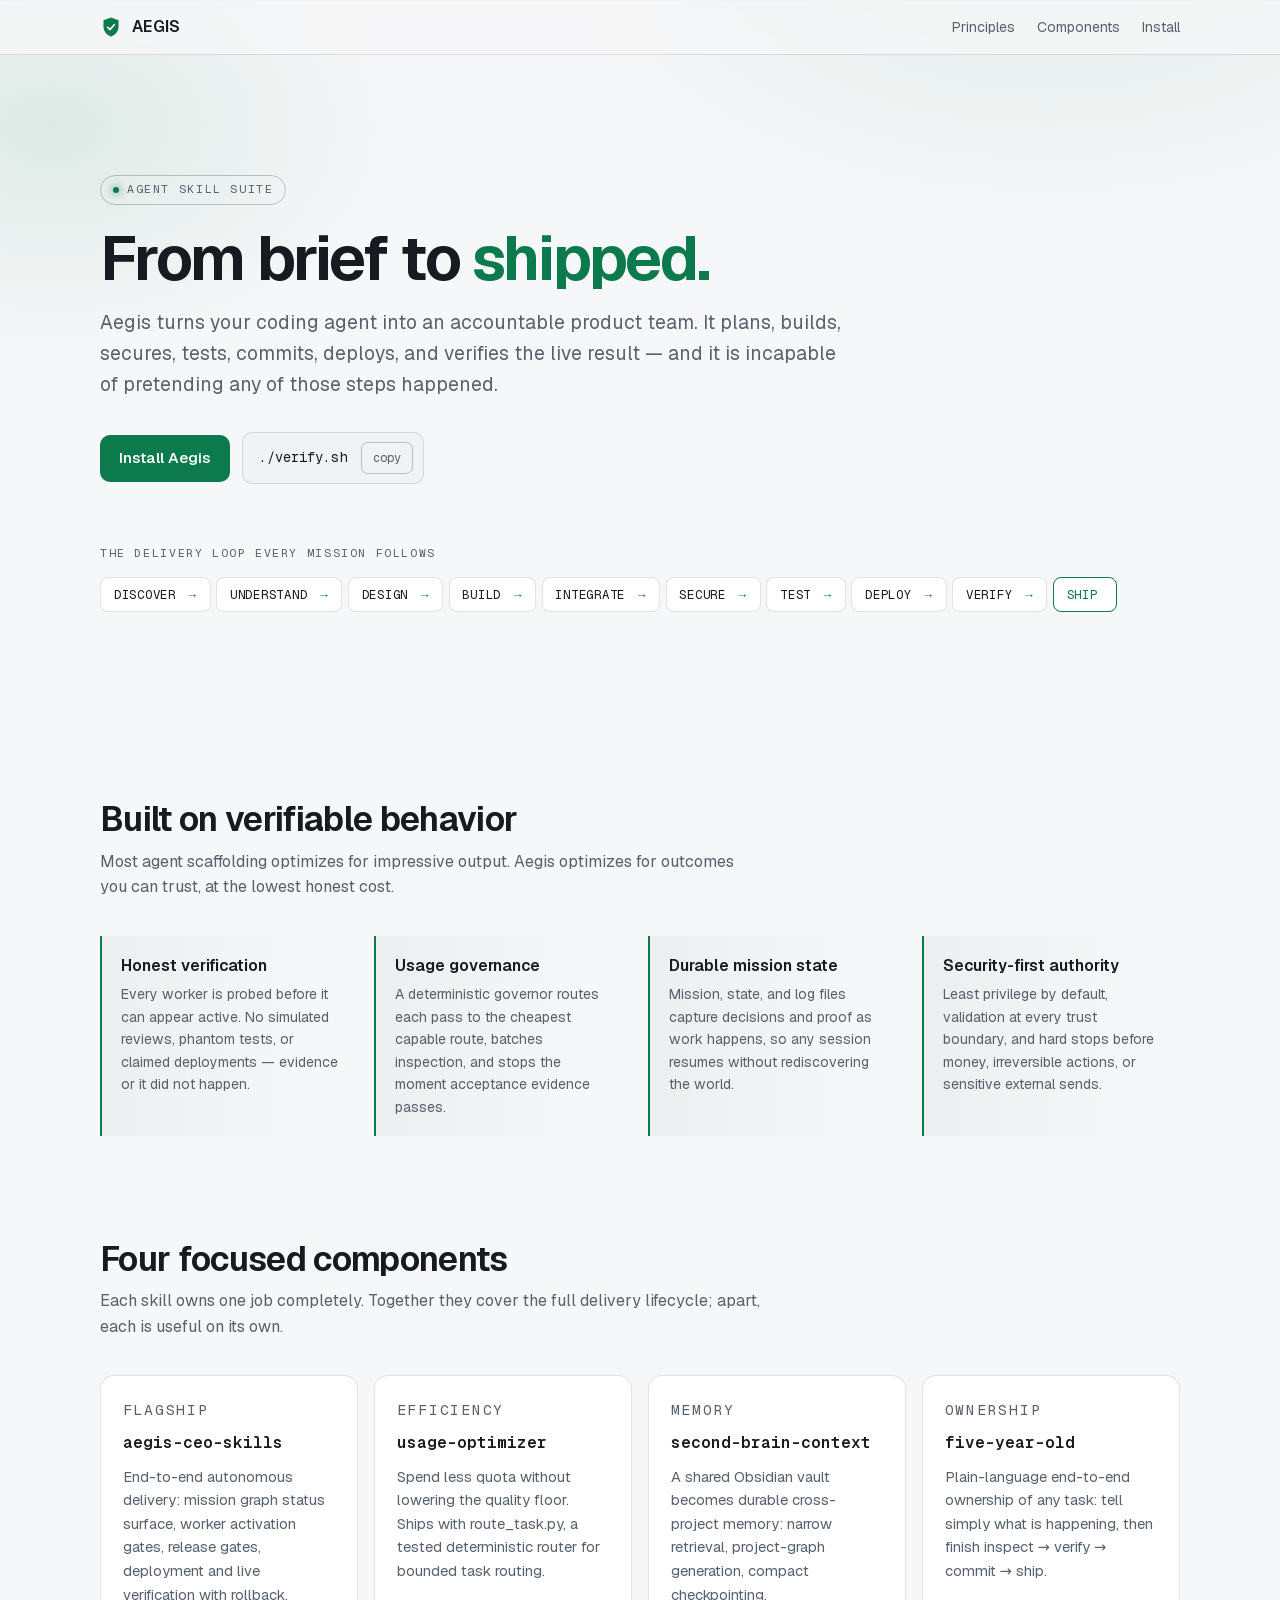
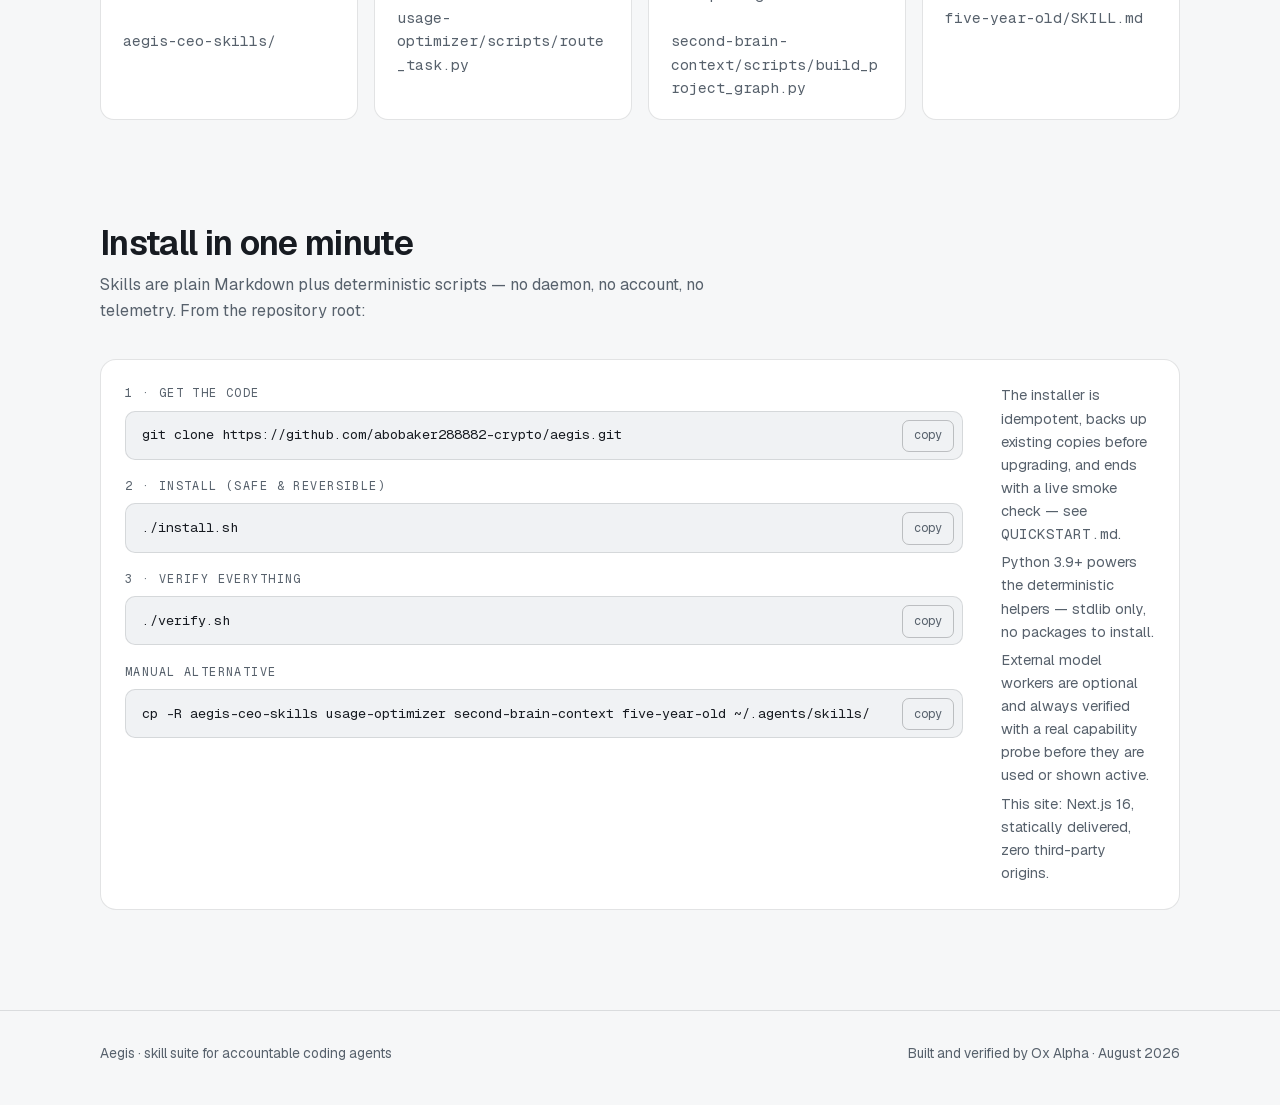
==== commit dd89622d: "Deploy clone step and source links" ====
--- a/index.html
+++ b/index.html
@@ -1,2 +1,2 @@
-<!DOCTYPE html><html lang="en"><head><meta charSet="utf-8"/><meta name="viewport" content="width=device-width, initial-scale=1"/><link rel="stylesheet" href="/_next/static/css/index.B1SCf3bv.css" data-rsc-css-href="/_next/static/css/index.B1SCf3bv.css" data-precedence="vite-rsc/importer-resources"/><link rel="modulepreload" fetchPriority="low" href="/_next/static/chunks/index-B00uzqZM.js"/><script src="/_next/static/chunks/rolldown-runtime-C60lm6uB.js" type="module" async=""></script><script src="/_next/static/chunks/framework-BaE7mD_r.js" type="module" async=""></script><script src="/_next/static/chunks/app-elements-Drg5O4vw.js" type="module" async=""></script><script src="/_next/static/chunks/hash-D0ldriCF.js" type="module" async=""></script><script src="/_next/static/chunks/record-BdkTR7AP.js" type="module" async=""></script><script src="/_next/static/chunks/app-rsc-cache-busting-7jNjxctC.js" type="module" async=""></script><script src="/_next/static/chunks/app-rsc-render-mode-IDJu5NEE.js" type="module" async=""></script><script src="/_next/static/chunks/headers-MnPyToYO.js" type="module" async=""></script><script src="/_next/static/chunks/protocol-headers-BwkNXebS.js" type="module" async=""></script><script src="/_next/static/chunks/deployment-id-DFhHa9wO.js" type="module" async=""></script><script src="/_next/static/chunks/navigation-errors-wvgRKjB-.js" type="module" async=""></script><link rel="modulepreload" href="/_next/static/chunks/layout-segment-context-CVj64x1d.js" crossorigin=""/><link rel="modulepreload" href="/_next/static/chunks/link-C84j7ARL.js" crossorigin=""/><link rel="modulepreload" href="/_next/static/chunks/query-DDhZxhdQ.js" crossorigin=""/><link rel="modulepreload" href="/_next/static/chunks/CopyButton-BSLIUMZZ.js" crossorigin=""/><title>Aegis — Ship outcomes, not artifacts</title><meta name="description" content="A skill suite that turns your coding agent into an accountable product team: plan, build, secure, test, commit, deploy, and verify live — without faking any step."/><meta property="og:title" content="Aegis — Ship outcomes, not artifacts"/><meta property="og:description" content="Turn your coding agent into an accountable product team: plan, build, secure, test, deploy, and verify live — without faking any step."/><meta property="og:url" content="https://abobaker288882-crypto.github.io/"/><meta property="og:site_name" content="Aegis"/><meta property="og:type" content="website"/><meta property="og:image" content="http://localhost:3000/og.png"/><meta property="og:image:width" content="1200"/><meta property="og:image:height" content="630"/><meta property="og:image:alt" content="Aegis — from brief to shipped"/><meta name="twitter:card" content="summary_large_image"/><meta name="twitter:title" content="Aegis — Ship outcomes, not artifacts"/><meta name="twitter:description" content="Turn your coding agent into an accountable product team — without faking any step."/><meta name="twitter:image" content="http://localhost:3000/og.png"/><meta name="theme-color" content="#f6f7f8" media="(prefers-color-scheme: light)"/><meta name="theme-color" content="#0a0c0f" media="(prefers-color-scheme: dark)"/><script>Object.assign(((self[Symbol.for("vinext.navigationRuntime")]??={bootstrap:{routeManifest:null},functions:{}}).bootstrap.rsc??={rsc:[]}),{params:{},nav:{"pathname":"/","searchParams":[]}})</script><link rel="modulepreload" href="/_next/static/chunks/index-B00uzqZM.js" />
-</head><body><header class="site-header"><div class="container"><a href="/" class="brand" aria-label="Aegis home"><svg width="22" height="22" viewBox="0 0 32 32" aria-hidden="true"><path d="M16 2l11 4v9c0 7.5-4.7 12.6-11 15C9.7 27.6 5 22.5 5 15V6z" fill="var(--accent)"></path><path d="M11.2 16.4l3.3 3.3 6.3-7" fill="none" stroke="var(--on-accent)" stroke-width="2.4" stroke-linecap="round" stroke-linejoin="round"></path></svg>AEGIS</a><nav class="site-nav" aria-label="Primary"><a href="#principles">Principles</a><a href="#components">Components</a><a href="#install">Install</a></nav></div></header><main><section class="hero"><div class="container"><p class="eyebrow">Agent skill suite</p><h1>From brief to <em>shipped.</em></h1><p class="lede">Aegis turns your coding agent into an accountable product team. It plans, builds, secures, tests, commits, deploys, and verifies the live result — and it is incapable of pretending any of those steps happened.</p><div class="hero-actions"><a class="btn btn-primary" href="#install">Install Aegis</a><span class="install-chip"><code>./verify.sh</code><button type="button" class="copy-btn" data-copied="false" aria-label="Copy to clipboard">copy</button></span></div><div class="pipeline-section"><p class="pipeline-label" id="pipeline-label">The delivery loop every mission follows</p><ol class="pipeline" aria-labelledby="pipeline-label"><li>DISCOVER</li><li>UNDERSTAND</li><li>DESIGN</li><li>BUILD</li><li>INTEGRATE</li><li>SECURE</li><li>TEST</li><li>DEPLOY</li><li>VERIFY</li><li data-state="terminal">SHIP</li></ol></div></div></section><section class="section container" id="principles"><div class="section-head"><h2>Built on verifiable behavior</h2><p>Most agent scaffolding optimizes for impressive output. Aegis optimizes for outcomes you can trust, at the lowest honest cost.</p></div><div class="pillars"><div class="pillar"><h3>Honest verification</h3><p>Every worker is probed before it can appear active. No simulated reviews, phantom tests, or claimed deployments — evidence or it did not happen.</p></div><div class="pillar"><h3>Usage governance</h3><p>A deterministic governor routes each pass to the cheapest capable route, batches inspection, and stops the moment acceptance evidence passes.</p></div><div class="pillar"><h3>Durable mission state</h3><p>Mission, state, and log files capture decisions and proof as work happens, so any session resumes without rediscovering the world.</p></div><div class="pillar"><h3>Security-first authority</h3><p>Least privilege by default, validation at every trust boundary, and hard stops before money, irreversible actions, or sensitive external sends.</p></div></div></section><section class="section container" id="components"><div class="section-head"><h2>Four focused components</h2><p>Each skill owns one job completely. Together they cover the full delivery lifecycle; apart, each is useful on its own.</p></div><div class="grid-cards"><article class="card"><p class="card-tag">Flagship</p><h3>aegis-ceo-skills</h3><p>End-to-end autonomous delivery: mission graph status surface, worker activation gates, release gates, deployment and live verification with rollback.</p><p class="card-path">aegis-ceo-skills/</p></article><article class="card"><p class="card-tag">Efficiency</p><h3>usage-optimizer</h3><p>Spend less quota without lowering the quality floor. Ships with route_task.py, a tested deterministic router for bounded task routing.</p><p class="card-path">usage-optimizer/scripts/route_task.py</p></article><article class="card"><p class="card-tag">Memory</p><h3>second-brain-context</h3><p>A shared Obsidian vault becomes durable cross-project memory: narrow retrieval, project-graph generation, compact checkpointing.</p><p class="card-path">second-brain-context/scripts/build_project_graph.py</p></article><article class="card"><p class="card-tag">Ownership</p><h3>five-year-old</h3><p>Plain-language end-to-end ownership of any task: tell simply what is happening, then finish inspect → verify → commit → ship.</p><p class="card-path">five-year-old/SKILL.md</p></article></div></section><section class="section container" id="install"><div class="section-head"><h2>Install in one minute</h2><p>Skills are plain Markdown plus deterministic scripts — no daemon, no account, no telemetry. From the repository root:</p></div><div class="install-panel"><dl class="step"><dt>1 · Install (safe &amp; reversible)</dt><dd><div class="codeblock"><code>./install.sh</code><button type="button" class="copy-btn" data-copied="false" aria-label="Copy to clipboard">copy</button></div></dd><dt>2 · Verify everything</dt><dd><div class="codeblock"><code>./verify.sh</code><button type="button" class="copy-btn" data-copied="false" aria-label="Copy to clipboard">copy</button></div></dd><dt>Manual alternative</dt><dd><div class="codeblock"><code>cp -R aegis-ceo-skills usage-optimizer second-brain-context five-year-old ~/.agents/skills/</code><button type="button" class="copy-btn" data-copied="false" aria-label="Copy to clipboard">copy</button></div></dd></dl><ul class="requirements"><li>The installer is idempotent, backs up existing copies before upgrading, and ends with a live smoke check — see<code> QUICKSTART.md</code>.</li><li>Python 3.9+ powers the deterministic helpers — stdlib only, no packages to install.</li><li>External model workers are optional and always verified with a real capability probe before they are used or shown active.</li><li>This site: Next.js 16, statically delivered, zero third-party origins.</li></ul></div></section></main><footer class="site-footer"><div class="container"><p>Aegis · skill suite for accountable coding agents</p><p>Built and verified by Ox Alpha · August 2026</p></div></footer><script type="module" src="/_next/static/chunks/index-B00uzqZM.js" id="_R_" async=""></script><script>((self[Symbol.for("vinext.navigationRuntime")]??={bootstrap:{routeManifest:null},functions:{}}).bootstrap.rsc??={rsc:[]}).rsc.push("2:I[\"152b7c768662\",[],\"Children\",1]\n")</script><script>((self[Symbol.for("vinext.navigationRuntime")]??={bootstrap:{routeManifest:null},functions:{}}).bootstrap.rsc??={rsc:[]}).rsc.push("3:I[\"ac4cd3bf48ca\",[],\"GlobalErrorBoundary\",1]\n")</script><script>((self[Symbol.for("vinext.navigationRuntime")]??={bootstrap:{routeManifest:null},functions:{}}).bootstrap.rsc??={rsc:[]}).rsc.push("4:I[\"f25f62437ec9\",[],\"default\",1]\n")</script><script>((self[Symbol.for("vinext.navigationRuntime")]??={bootstrap:{routeManifest:null},functions:{}}).bootstrap.rsc??={rsc:[]}).rsc.push("5:I[\"ac4cd3bf48ca\",[],\"ErrorBoundary\",1]\n")</script><script>((self[Symbol.for("vinext.navigationRuntime")]??={bootstrap:{routeManifest:null},functions:{}}).bootstrap.rsc??={rsc:[]}).rsc.push("6:I[\"5a70c7692a12\",[],\"LayoutSegmentProvider\",1]\n")</script><script>((self[Symbol.for("vinext.navigationRuntime")]??={bootstrap:{routeManifest:null},functions:{}}).bootstrap.rsc??={rsc:[]}).rsc.push("7:I[\"152b7c768662\",[],\"Slot\",1]\n")</script><script>((self[Symbol.for("vinext.navigationRuntime")]??={bootstrap:{routeManifest:null},functions:{}}).bootstrap.rsc??={rsc:[]}).rsc.push("8:I[\"302faa7eb9bd\",[],\"AppRouterScrollTarget\",1]\n")</script><script>((self[Symbol.for("vinext.navigationRuntime")]??={bootstrap:{routeManifest:null},functions:{}}).bootstrap.rsc??={rsc:[]}).rsc.push("9:I[\"ac4cd3bf48ca\",[],\"RedirectBoundary\",1]\n")</script><script>((self[Symbol.for("vinext.navigationRuntime")]??={bootstrap:{routeManifest:null},functions:{}}).bootstrap.rsc??={rsc:[]}).rsc.push(":HL[\"/_next/static/css/index.B1SCf3bv.css\",\"style\"     ]\n")</script><script>((self[Symbol.for("vinext.navigationRuntime")]??={bootstrap:{routeManifest:null},functions:{}}).bootstrap.rsc??={rsc:[]}).rsc.push("0:{\"__route\":\"route:/\",\"__interceptionContext\":null,\"__layoutIds\":[\"layout:/\"],\"__rootLayout\":\"/\",\"__sourcePage\":\"/page\",\"page:/\":\"$L1\",\"layout:/\":[[[[\"$\",\"link\",\"css:/_next/static/css/index.B1SCf3bv.css\",{\"rel\":\"stylesheet\",\"precedence\":\"vite-rsc/importer-resources\",\"href\":\"/_next/static/css/index.B1SCf3bv.css\",\"data-rsc-css-href\":\"/_next/static/css/index.B1SCf3bv.css\"}],\"$undefined\"],[\"$\",\"html\",null,{\"lang\":\"en\",\"children\":[\"$\",\"body\",null,{\"children\":[\"$\",\"$L2\",null,{}]}]}]],null],\"route:/\":[[[\"$\",\"meta\",null,{\"charSet\":\"utf-8\"}],[[\"$\",\"title\",\"0\",{\"children\":\"Aegis — Ship outcomes, not artifacts\"}],[\"$\",\"meta\",\"1\",{\"name\":\"description\",\"content\":\"A skill suite that turns your coding agent into an accountable product team: plan, build, secure, test, commit, deploy, and verify live — without faking any step.\"}],[\"$\",\"meta\",\"2\",{\"property\":\"og:title\",\"content\":\"Aegis — Ship outcomes, not artifacts\"}],[\"$\",\"meta\",\"3\",{\"property\":\"og:description\",\"content\":\"Turn your coding agent into an accountable product team: plan, build, secure, test, deploy, and verify live — without faking any step.\"}],[\"$\",\"meta\",\"4\",{\"property\":\"og:url\",\"content\":\"https://abobaker288882-crypto.github.io/\"}],[\"$\",\"meta\",\"5\",{\"property\":\"og:site_name\",\"content\":\"Aegis\"}],[\"$\",\"meta\",\"6\",{\"property\":\"og:type\",\"content\":\"website\"}],[\"$\",\"meta\",\"7\",{\"property\":\"og:image\",\"content\":\"http://localhost:3000/og.png\"}],[\"$\",\"meta\",\"8\",{\"property\":\"og:image:width\",\"content\":\"1200\"}],[\"$\",\"meta\",\"9\",{\"property\":\"og:image:height\",\"content\":\"630\"}],[\"$\",\"meta\",\"10\",{\"property\":\"og:image:alt\",\"content\":\"Aegis — from brief to shipped\"}],[\"$\",\"meta\",\"11\",{\"name\":\"twitter:card\",\"content\":\"summary_large_image\"}],[\"$\",\"meta\",\"12\",{\"name\":\"twitter:title\",\"content\":\"Aegis — Ship outcomes, not artifacts\"}],[\"$\",\"meta\",\"13\",{\"name\":\"twitter:description\",\"content\":\"Turn your coding agent into an accountable product team — without faking any step.\"}],[\"$\",\"meta\",\"14\",{\"name\":\"twitter:image\",\"content\":\"http://localhost:3000/og.png\"}]],[[\"$\",\"meta\",\"0\",{\"name\":\"viewport\",\"content\":\"width=device-width, initial-scale=1\"}],[\"$\",\"meta\",\"1\",{\"name\":\"theme-color\",\"content\":\"#f6f7f8\",\"media\":\"(prefers-color-scheme: light)\"}],[\"$\",\"meta\",\"2\",{\"name\":\"theme-color\",\"content\":\"#0a0c0f\",\"media\":\"(prefers-color-scheme: dark)\"}]]],[\"$\",\"$L3\",null,{\"fallback\":\"$4\",\"children\":[\"$\",\"$L5\",null,{\"fallback\":\"$4\",\"children\":[\"$\",\"$L6\",null,{\"providerId\":\"layout:/\",\"segmentMap\":{\"children\":[]},\"children\":[\"$\",\"$L7\",null,{\"id\":\"layout:/\",\"parallelSlots\":\"$undefined\",\"children\":[\"$\",\"$L8\",null,{\"children\":[\"$\",\"$L9\",null,{\"children\":[[\"$\",\"$L6\",null,{\"providerId\":\"page:/\",\"segmentMap\":{\"children\":[\"__PAGE__\"]},\"children\":[\"$\",\"$L7\",null,{\"id\":\"page:/\"}]}],null]}]}]}]}]}]}],null,null],\"__layoutFlags\":{\"layout:/\":\"s\"},\"__artifactCompatibility\":{\"schemaVersion\":1,\"graphVersion\":\"app-route-graph:1177fd80f83fa7b0\",\"deploymentVersion\":\"c5b84d05-6508-4bd3-b28e-be1faeeae86c\",\"appElementsSchemaVersion\":1,\"rscPayloadSchemaVersion\":1,\"rootBoundaryId\":\"/\",\"renderEpoch\":null},\"__renderObservation\":{\"schemaVersion\":1,\"output\":{\"kind\":\"app-rsc\",\"mountedSlotsFingerprint\":null,\"renderEpoch\":null,\"rootBoundaryId\":\"/\",\"routeId\":\"route:/\"},\"completeness\":\"partial\",\"boundaryOutcome\":{\"kind\":\"unknown\"},\"requestApis\":[{\"kind\":\"connection\",\"status\":\"unknown\"},{\"kind\":\"cookies\",\"status\":\"unknown\"},{\"kind\":\"draftMode\",\"status\":\"unknown\"},{\"kind\":\"headers\",\"status\":\"unknown\"},{\"kind\":\"params\",\"status\":\"unknown\"},{\"kind\":\"searchParams\",\"status\":\"unknown\"}],\"dynamicFetches\":[],\"cacheTags\":[\"/\",\"_N_T_/\",\"_N_T_/index\",\"_N_T_/layout\",\"_N_T_/page\"],\"pathTags\":[\"/\"],\"cacheability\":\"unknown\",\"downgrade\":{\"target\":\"freshRender\",\"reasons\":[{\"code\":\"CP_DOWNGRADE_CACHEABILITY_UNKNOWN\",\"target\":\"freshRender\"},{\"code\":\"CP_DOWNGRADE_INCOMPLETE_OBSERVATION\",\"completeness\":\"partial\",\"target\":\"freshRender\"},{\"code\":\"CP_DOWNGRADE_UNKNOWN_REQUEST_API\",\"requestApi\":\"connection\",\"target\":\"freshRender\"},{\"code\":\"CP_DOWNGRADE_UNKNOWN_REQUEST_API\",\"requestApi\":\"cookies\",\"target\":\"freshRender\"},{\"code\":\"CP_DOWNGRADE_UNKNOWN_REQUEST_API\",\"requestApi\":\"draftMode\",\"target\":\"freshRender\"},{\"code\":\"CP_DOWNGRADE_UNKNOWN_REQUEST_API\",\"requestApi\":\"headers\",\"target\":\"freshRender\"},{\"code\":\"CP_DOWNGRADE_UNKNOWN_REQUEST_API\",\"requestApi\":\"params\",\"target\":\"freshRender\"},{\"code\":\"CP_DOWNGRADE_UNKNOWN_REQUEST_API\",\"requestApi\":\"searchParams\",\"target\":\"freshRender\"}],\"fallback\":{\"kind\":\"breakerFallback\",\"code\":\"CP_PRIVATE_DYNAMIC_DOWNGRADE\",\"mode\":\"renderFresh\",\"scope\":\"affectedOutput\",\"fields\":{\"reasonCodes\":[\"CP_DOWNGRADE_CACHEABILITY_UNKNOWN\",\"CP_DOWNGRADE_INCOMPLETE_OBSERVATION\",\"CP_DOWNGRADE_UNKNOWN_REQUEST_API\",\"CP_DOWNGRADE_UNKNOWN_REQUEST_API\",\"CP_DOWNGRADE_UNKNOWN_REQUEST_API\",\"CP_DOWNGRADE_UNKNOWN_REQUEST_API\",\"CP_DOWNGRADE_UNKNOWN_REQUEST_API\",\"CP_DOWNGRADE_UNKNOWN_REQUEST_API\"],\"target\":\"freshRender\"}},\"isPublicCacheCandidate\":false}}}\n")</script><script>((self[Symbol.for("vinext.navigationRuntime")]??={bootstrap:{routeManifest:null},functions:{}}).bootstrap.rsc??={rsc:[]}).rsc.push("a:I[\"c2747888630f\",[],\"default\",1]\n")</script><script>((self[Symbol.for("vinext.navigationRuntime")]??={bootstrap:{routeManifest:null},functions:{}}).bootstrap.rsc??={rsc:[]}).rsc.push("b:I[\"319c27bb930d\",[],\"default\",1]\n")</script><script>((self[Symbol.for("vinext.navigationRuntime")]??={bootstrap:{routeManifest:null},functions:{}}).bootstrap.rsc??={rsc:[]}).rsc.push("1:[[\"$\",\"header\",null,{\"className\":\"site-header\",\"children\":[\"$\",\"div\",null,{\"className\":\"container\",\"children\":[[\"$\",\"$La\",null,{\"className\":\"brand\",\"href\":\"/\",\"aria-label\":\"Aegis home\",\"children\":[[\"$\",\"svg\",null,{\"width\":\"22\",\"height\":\"22\",\"viewBox\":\"0 0 32 32\",\"aria-hidden\":\"true\",\"children\":[[\"$\",\"path\",null,{\"d\":\"M16 2l11 4v9c0 7.5-4.7 12.6-11 15C9.7 27.6 5 22.5 5 15V6z\",\"fill\":\"var(--accent)\"}],[\"$\",\"path\",null,{\"d\":\"M11.2 16.4l3.3 3.3 6.3-7\",\"fill\":\"none\",\"stroke\":\"var(--on-accent)\",\"strokeWidth\":\"2.4\",\"strokeLinecap\":\"round\",\"strokeLinejoin\":\"round\"}]]}],\"AEGIS\"]}],[\"$\",\"nav\",null,{\"className\":\"site-nav\",\"aria-label\":\"Primary\",\"children\":[[\"$\",\"a\",null,{\"href\":\"#principles\",\"children\":\"Principles\"}],[\"$\",\"a\",null,{\"href\":\"#components\",\"children\":\"Components\"}],[\"$\",\"a\",null,{\"href\":\"#install\",\"children\":\"Install\"}]]}]]}]}],[\"$\",\"main\",null,{\"children\":[[\"$\",\"section\",null,{\"className\":\"hero\",\"children\":[\"$\",\"div\",null,{\"className\":\"container\",\"children\":[[\"$\",\"p\",null,{\"className\":\"eyebrow\",\"children\":\"Agent skill suite\"}],[\"$\",\"h1\",null,{\"children\":[\"From brief to \",[\"$\",\"em\",null,{\"children\":\"shipped.\"}]]}],[\"$\",\"p\",null,{\"className\":\"lede\",\"children\":\"Aegis turns your coding agent into an accountable product team. It plans, builds, secures, tests, commits, deploys, and verifies the live result — and it is incapable of pretending any of those steps happened.\"}],[\"$\",\"div\",null,{\"className\":\"hero-actions\",\"children\":[[\"$\",\"a\",null,{\"className\":\"btn btn-primary\",\"href\":\"#install\",\"children\":\"Install Aegis\"}],[\"$\",\"span\",null,{\"className\":\"install-chip\",\"children\":[[\"$\",\"code\",null,{\"children\":\"./verify.sh\"}],[\"$\",\"$Lb\",null,{\"text\":\"./verify.sh\"}]]}]]}],[\"$\",\"div\",null,{\"className\":\"pipeline-section\",\"children\":[[\"$\",\"p\",null,{\"className\":\"pipeline-label\",\"id\":\"pipeline-label\",\"children\":\"The delivery loop every mission follows\"}],[\"$\",\"ol\",null,{\"className\":\"pipeline\",\"aria-labelledby\":\"pipeline-label\",\"children\":[[[\"$\",\"li\",\"DISCOVER\",{\"children\":\"DISCOVER\"}],[\"$\",\"li\",\"UNDERSTAND\",{\"children\":\"UNDERSTAND\"}],[\"$\",\"li\",\"DESIGN\",{\"children\":\"DESIGN\"}],[\"$\",\"li\",\"BUILD\",{\"children\":\"BUILD\"}],[\"$\",\"li\",\"INTEGRATE\",{\"children\":\"INTEGRATE\"}],[\"$\",\"li\",\"SECURE\",{\"children\":\"SECURE\"}],[\"$\",\"li\",\"TEST\",{\"children\":\"TEST\"}],[\"$\",\"li\",\"DEPLOY\",{\"children\":\"DEPLOY\"}],[\"$\",\"li\",\"VERIFY\",{\"children\":\"VERIFY\"}]],[\"$\",\"li\",null,{\"data-state\":\"terminal\",\"children\":\"SHIP\"}]]}]]}]]}]}],[\"$\",\"section\",null,{\"className\":\"section container\",\"id\":\"principles\",\"children\":[[\"$\",\"div\",null,{\"className\":\"section-head\",\"children\":[[\"$\",\"h2\",null,{\"children\":\"Built on verifiable behavior\"}],[\"$\",\"p\",null,{\"children\":\"Most agent scaffolding optimizes for impressive output. Aegis optimizes for outcomes you can trust, at the lowest honest cost.\"}]]}],[\"$\",\"div\",null,{\"className\":\"pillars\",\"children\":[[\"$\",\"div\",\"Honest verification\",{\"className\":\"pillar\",\"children\":[[\"$\",\"h3\",null,{\"children\":\"Honest verification\"}],[\"$\",\"p\",null,{\"children\":\"Every worker is probed before it can appear active. No simulated reviews, phantom tests, or claimed deployments — evidence or it did not happen.\"}]]}],[\"$\",\"div\",\"Usage governance\",{\"className\":\"pillar\",\"children\":[[\"$\",\"h3\",null,{\"children\":\"Usage governance\"}],[\"$\",\"p\",null,{\"children\":\"A deterministic governor routes each pass to the cheapest capable route, batches inspection, and stops the moment acceptance evidence passes.\"}]]}],[\"$\",\"div\",\"Durable mission state\",{\"className\":\"pillar\",\"children\":[[\"$\",\"h3\",null,{\"children\":\"Durable mission state\"}],[\"$\",\"p\",null,{\"children\":\"Mission, state, and log files capture decisions and proof as work happens, so any session resumes without rediscovering the world.\"}]]}],[\"$\",\"div\",\"Security-first authority\",{\"className\":\"pillar\",\"children\":[[\"$\",\"h3\",null,{\"children\":\"Security-first authority\"}],[\"$\",\"p\",null,{\"children\":\"Least privilege by default, validation at every trust boundary, and hard stops before money, irreversible actions, or sensitive external sends.\"}]]}]]}]]}],[\"$\",\"section\",null,{\"className\":\"section container\",\"id\":\"components\",\"children\":[[\"$\",\"div\",null,{\"className\":\"section-head\",\"children\":[[\"$\",\"h2\",null,{\"children\":\"Four focused components\"}],[\"$\",\"p\",null,{\"children\":\"Each skill owns one job completely. Together they cover the full delivery lifecycle; apart, each is useful on its own.\"}]]}],[\"$\",\"div\",null,{\"className\":\"grid-cards\",\"children\":[\"$Lc\",\"$Ld\",\"$Le\",\"$Lf\"]}]]}],\"$L10\"]}],\"$L11\"]\n")</script><script>((self[Symbol.for("vinext.navigationRuntime")]??={bootstrap:{routeManifest:null},functions:{}}).bootstrap.rsc??={rsc:[]}).rsc.push("c:[\"$\",\"article\",\"aegis-ceo-skills\",{\"className\":\"card\",\"children\":[[\"$\",\"p\",null,{\"className\":\"card-tag\",\"children\":\"Flagship\"}],[\"$\",\"h3\",null,{\"children\":\"aegis-ceo-skills\"}],[\"$\",\"p\",null,{\"children\":\"End-to-end autonomous delivery: mission graph status surface, worker activation gates, release gates, deployment and live verification with rollback.\"}],[\"$\",\"p\",null,{\"className\":\"card-path\",\"children\":\"aegis-ceo-skills/\"}]]}]\n")</script><script>((self[Symbol.for("vinext.navigationRuntime")]??={bootstrap:{routeManifest:null},functions:{}}).bootstrap.rsc??={rsc:[]}).rsc.push("d:[\"$\",\"article\",\"usage-optimizer\",{\"className\":\"card\",\"children\":[[\"$\",\"p\",null,{\"className\":\"card-tag\",\"children\":\"Efficiency\"}],[\"$\",\"h3\",null,{\"children\":\"usage-optimizer\"}],[\"$\",\"p\",null,{\"children\":\"Spend less quota without lowering the quality floor. Ships with route_task.py, a tested deterministic router for bounded task routing.\"}],[\"$\",\"p\",null,{\"className\":\"card-path\",\"children\":\"usage-optimizer/scripts/route_task.py\"}]]}]\n")</script><script>((self[Symbol.for("vinext.navigationRuntime")]??={bootstrap:{routeManifest:null},functions:{}}).bootstrap.rsc??={rsc:[]}).rsc.push("e:[\"$\",\"article\",\"second-brain-context\",{\"className\":\"card\",\"children\":[[\"$\",\"p\",null,{\"className\":\"card-tag\",\"children\":\"Memory\"}],[\"$\",\"h3\",null,{\"children\":\"second-brain-context\"}],[\"$\",\"p\",null,{\"children\":\"A shared Obsidian vault becomes durable cross-project memory: narrow retrieval, project-graph generation, compact checkpointing.\"}],[\"$\",\"p\",null,{\"className\":\"card-path\",\"children\":\"second-brain-context/scripts/build_project_graph.py\"}]]}]\n")</script><script>((self[Symbol.for("vinext.navigationRuntime")]??={bootstrap:{routeManifest:null},functions:{}}).bootstrap.rsc??={rsc:[]}).rsc.push("f:[\"$\",\"article\",\"five-year-old\",{\"className\":\"card\",\"children\":[[\"$\",\"p\",null,{\"className\":\"card-tag\",\"children\":\"Ownership\"}],[\"$\",\"h3\",null,{\"children\":\"five-year-old\"}],[\"$\",\"p\",null,{\"children\":\"Plain-language end-to-end ownership of any task: tell simply what is happening, then finish inspect → verify → commit → ship.\"}],[\"$\",\"p\",null,{\"className\":\"card-path\",\"children\":\"five-year-old/SKILL.md\"}]]}]\n")</script><script>((self[Symbol.for("vinext.navigationRuntime")]??={bootstrap:{routeManifest:null},functions:{}}).bootstrap.rsc??={rsc:[]}).rsc.push("10:[\"$\",\"section\",null,{\"className\":\"section container\",\"id\":\"install\",\"children\":[[\"$\",\"div\",null,{\"className\":\"section-head\",\"children\":[[\"$\",\"h2\",null,{\"children\":\"Install in one minute\"}],[\"$\",\"p\",null,{\"children\":\"Skills are plain Markdown plus deterministic scripts — no daemon, no account, no telemetry. From the repository root:\"}]]}],[\"$\",\"div\",null,{\"className\":\"install-panel\",\"children\":[[\"$\",\"dl\",null,{\"className\":\"step\",\"children\":[[\"$\",\"dt\",null,{\"children\":\"1 · Install (safe \u0026 reversible)\"}],[\"$\",\"dd\",null,{\"children\":[\"$\",\"div\",null,{\"className\":\"codeblock\",\"children\":[[\"$\",\"code\",null,{\"children\":\"./install.sh\"}],[\"$\",\"$Lb\",null,{\"text\":\"./install.sh\"}]]}]}],[\"$\",\"dt\",null,{\"children\":\"2 · Verify everything\"}],[\"$\",\"dd\",null,{\"children\":[\"$\",\"div\",null,{\"className\":\"codeblock\",\"children\":[[\"$\",\"code\",null,{\"children\":\"./verify.sh\"}],[\"$\",\"$Lb\",null,{\"text\":\"./verify.sh\"}]]}]}],[\"$\",\"dt\",null,{\"children\":\"Manual alternative\"}],[\"$\",\"dd\",null,{\"children\":[\"$\",\"div\",null,{\"className\":\"codeblock\",\"children\":[[\"$\",\"code\",null,{\"children\":\"cp -R aegis-ceo-skills usage-optimizer second-brain-context five-year-old ~/.agents/skills/\"}],[\"$\",\"$Lb\",null,{\"text\":\"cp -R aegis-ceo-skills usage-optimizer second-brain-context five-year-old ~/.agents/skills/\"}]]}]}]]}],[\"$\",\"ul\",null,{\"className\":\"requirements\",\"children\":[[\"$\",\"li\",null,{\"children\":[\"The installer is idempotent, backs up existing copies before upgrading, and ends with a live smoke check — see\",[\"$\",\"code\",null,{\"children\":\" QUICKSTART.md\"}],\".\"]}],[\"$\",\"li\",null,{\"children\":\"Python 3.9+ powers the deterministic helpers — stdlib only, no packages to install.\"}],[\"$\",\"li\",null,{\"children\":\"External model workers are optional and always verified with a real capability probe before they are used or shown active.\"}],[\"$\",\"li\",null,{\"children\":\"This site: Next.js 16, statically delivered, zero third-party origins.\"}]]}]]}]]}]\n")</script><script>((self[Symbol.for("vinext.navigationRuntime")]??={bootstrap:{routeManifest:null},functions:{}}).bootstrap.rsc??={rsc:[]}).rsc.push("11:[\"$\",\"footer\",null,{\"className\":\"site-footer\",\"children\":[\"$\",\"div\",null,{\"className\":\"container\",\"children\":[[\"$\",\"p\",null,{\"children\":\"Aegis · skill suite for accountable coding agents\"}],[\"$\",\"p\",null,{\"children\":\"Built and verified by Ox Alpha · August 2026\"}]]}]}]\n")</script><script>Object.assign(((self[Symbol.for("vinext.navigationRuntime")]??={bootstrap:{routeManifest:null},functions:{}}).bootstrap.rsc??={rsc:[]}),{"initialCacheKind":"static"});((self[Symbol.for("vinext.navigationRuntime")]??={bootstrap:{routeManifest:null},functions:{}}).bootstrap.rsc??={rsc:[]}).done=true</script></body></html>+<!DOCTYPE html><html lang="en"><head><meta charSet="utf-8"/><meta name="viewport" content="width=device-width, initial-scale=1"/><link rel="stylesheet" href="/_next/static/css/index.B1SCf3bv.css" data-rsc-css-href="/_next/static/css/index.B1SCf3bv.css" data-precedence="vite-rsc/importer-resources"/><link rel="modulepreload" fetchPriority="low" href="/_next/static/chunks/index-BPBqNrrJ.js"/><script src="/_next/static/chunks/rolldown-runtime-C60lm6uB.js" type="module" async=""></script><script src="/_next/static/chunks/framework-BaE7mD_r.js" type="module" async=""></script><script src="/_next/static/chunks/app-elements-Drg5O4vw.js" type="module" async=""></script><script src="/_next/static/chunks/hash-D0ldriCF.js" type="module" async=""></script><script src="/_next/static/chunks/record-BdkTR7AP.js" type="module" async=""></script><script src="/_next/static/chunks/app-rsc-cache-busting-C5MwHszH.js" type="module" async=""></script><script src="/_next/static/chunks/app-rsc-render-mode-IDJu5NEE.js" type="module" async=""></script><script src="/_next/static/chunks/headers-MnPyToYO.js" type="module" async=""></script><script src="/_next/static/chunks/protocol-headers-BwkNXebS.js" type="module" async=""></script><script src="/_next/static/chunks/deployment-id-DFhHa9wO.js" type="module" async=""></script><script src="/_next/static/chunks/navigation-errors-wvgRKjB-.js" type="module" async=""></script><link rel="modulepreload" href="/_next/static/chunks/layout-segment-context-Dzp00UYW.js" crossorigin=""/><link rel="modulepreload" href="/_next/static/chunks/link-DPVfH30f.js" crossorigin=""/><link rel="modulepreload" href="/_next/static/chunks/query-DDhZxhdQ.js" crossorigin=""/><link rel="modulepreload" href="/_next/static/chunks/CopyButton-BSLIUMZZ.js" crossorigin=""/><title>Aegis — Ship outcomes, not artifacts</title><meta name="description" content="A skill suite that turns your coding agent into an accountable product team: plan, build, secure, test, commit, deploy, and verify live — without faking any step."/><meta property="og:title" content="Aegis — Ship outcomes, not artifacts"/><meta property="og:description" content="Turn your coding agent into an accountable product team: plan, build, secure, test, deploy, and verify live — without faking any step."/><meta property="og:url" content="https://abobaker288882-crypto.github.io/"/><meta property="og:site_name" content="Aegis"/><meta property="og:type" content="website"/><meta property="og:image" content="http://localhost:3000/og.png"/><meta property="og:image:width" content="1200"/><meta property="og:image:height" content="630"/><meta property="og:image:alt" content="Aegis — from brief to shipped"/><meta name="twitter:card" content="summary_large_image"/><meta name="twitter:title" content="Aegis — Ship outcomes, not artifacts"/><meta name="twitter:description" content="Turn your coding agent into an accountable product team — without faking any step."/><meta name="twitter:image" content="http://localhost:3000/og.png"/><meta name="theme-color" content="#f6f7f8" media="(prefers-color-scheme: light)"/><meta name="theme-color" content="#0a0c0f" media="(prefers-color-scheme: dark)"/><script>Object.assign(((self[Symbol.for("vinext.navigationRuntime")]??={bootstrap:{routeManifest:null},functions:{}}).bootstrap.rsc??={rsc:[]}),{params:{},nav:{"pathname":"/","searchParams":[]}})</script><link rel="modulepreload" href="/_next/static/chunks/index-BPBqNrrJ.js" />
+</head><body><header class="site-header"><div class="container"><a href="/" class="brand" aria-label="Aegis home"><svg width="22" height="22" viewBox="0 0 32 32" aria-hidden="true"><path d="M16 2l11 4v9c0 7.5-4.7 12.6-11 15C9.7 27.6 5 22.5 5 15V6z" fill="var(--accent)"></path><path d="M11.2 16.4l3.3 3.3 6.3-7" fill="none" stroke="var(--on-accent)" stroke-width="2.4" stroke-linecap="round" stroke-linejoin="round"></path></svg>AEGIS</a><nav class="site-nav" aria-label="Primary"><a href="#principles">Principles</a><a href="#components">Components</a><a href="#install">Install</a></nav></div></header><main><section class="hero"><div class="container"><p class="eyebrow">Agent skill suite</p><h1>From brief to <em>shipped.</em></h1><p class="lede">Aegis turns your coding agent into an accountable product team. It plans, builds, secures, tests, commits, deploys, and verifies the live result — and it is incapable of pretending any of those steps happened.</p><div class="hero-actions"><a class="btn btn-primary" href="#install">Install Aegis</a><span class="install-chip"><code>./verify.sh</code><button type="button" class="copy-btn" data-copied="false" aria-label="Copy to clipboard">copy</button></span></div><div class="pipeline-section"><p class="pipeline-label" id="pipeline-label">The delivery loop every mission follows</p><ol class="pipeline" aria-labelledby="pipeline-label"><li>DISCOVER</li><li>UNDERSTAND</li><li>DESIGN</li><li>BUILD</li><li>INTEGRATE</li><li>SECURE</li><li>TEST</li><li>DEPLOY</li><li>VERIFY</li><li data-state="terminal">SHIP</li></ol></div></div></section><section class="section container" id="principles"><div class="section-head"><h2>Built on verifiable behavior</h2><p>Most agent scaffolding optimizes for impressive output. Aegis optimizes for outcomes you can trust, at the lowest honest cost.</p></div><div class="pillars"><div class="pillar"><h3>Honest verification</h3><p>Every worker is probed before it can appear active. No simulated reviews, phantom tests, or claimed deployments — evidence or it did not happen.</p></div><div class="pillar"><h3>Usage governance</h3><p>A deterministic governor routes each pass to the cheapest capable route, batches inspection, and stops the moment acceptance evidence passes.</p></div><div class="pillar"><h3>Durable mission state</h3><p>Mission, state, and log files capture decisions and proof as work happens, so any session resumes without rediscovering the world.</p></div><div class="pillar"><h3>Security-first authority</h3><p>Least privilege by default, validation at every trust boundary, and hard stops before money, irreversible actions, or sensitive external sends.</p></div></div></section><section class="section container" id="components"><div class="section-head"><h2>Four focused components</h2><p>Each skill owns one job completely. Together they cover the full delivery lifecycle; apart, each is useful on its own.</p></div><div class="grid-cards"><article class="card"><p class="card-tag">Flagship</p><h3>aegis-ceo-skills</h3><p>End-to-end autonomous delivery: mission graph status surface, worker activation gates, release gates, deployment and live verification with rollback.</p><p class="card-path">aegis-ceo-skills/</p></article><article class="card"><p class="card-tag">Efficiency</p><h3>usage-optimizer</h3><p>Spend less quota without lowering the quality floor. Ships with route_task.py, a tested deterministic router for bounded task routing.</p><p class="card-path">usage-optimizer/scripts/route_task.py</p></article><article class="card"><p class="card-tag">Memory</p><h3>second-brain-context</h3><p>A shared Obsidian vault becomes durable cross-project memory: narrow retrieval, project-graph generation, compact checkpointing.</p><p class="card-path">second-brain-context/scripts/build_project_graph.py</p></article><article class="card"><p class="card-tag">Ownership</p><h3>five-year-old</h3><p>Plain-language end-to-end ownership of any task: tell simply what is happening, then finish inspect → verify → commit → ship.</p><p class="card-path">five-year-old/SKILL.md</p></article></div></section><section class="section container" id="install"><div class="section-head"><h2>Install in one minute</h2><p>Skills are plain Markdown plus deterministic scripts — no daemon, no account, no telemetry. From the repository root:</p></div><div class="install-panel"><dl class="step"><dt>1 · Get the code</dt><dd><div class="codeblock"><code>git clone https://github.com/abobaker288882-crypto/aegis.git</code><button type="button" class="copy-btn" data-copied="false" aria-label="Copy to clipboard">copy</button></div></dd><dt>2 · Install (safe &amp; reversible)</dt><dd><div class="codeblock"><code>./install.sh</code><button type="button" class="copy-btn" data-copied="false" aria-label="Copy to clipboard">copy</button></div></dd><dt>3 · Verify everything</dt><dd><div class="codeblock"><code>./verify.sh</code><button type="button" class="copy-btn" data-copied="false" aria-label="Copy to clipboard">copy</button></div></dd><dt>Manual alternative</dt><dd><div class="codeblock"><code>cp -R aegis-ceo-skills usage-optimizer second-brain-context five-year-old ~/.agents/skills/</code><button type="button" class="copy-btn" data-copied="false" aria-label="Copy to clipboard">copy</button></div></dd></dl><ul class="requirements"><li>The installer is idempotent, backs up existing copies before upgrading, and ends with a live smoke check — see<code> QUICKSTART.md</code>.</li><li>Python 3.9+ powers the deterministic helpers — stdlib only, no packages to install.</li><li>External model workers are optional and always verified with a real capability probe before they are used or shown active.</li><li>This site: Next.js 16, statically delivered, zero third-party origins.</li></ul></div></section></main><footer class="site-footer"><div class="container"><p>Aegis · skill suite for accountable coding agents</p><p>Built and verified by Ox Alpha · August 2026</p></div></footer><script type="module" src="/_next/static/chunks/index-BPBqNrrJ.js" id="_R_" async=""></script><script>((self[Symbol.for("vinext.navigationRuntime")]??={bootstrap:{routeManifest:null},functions:{}}).bootstrap.rsc??={rsc:[]}).rsc.push("2:I[\"152b7c768662\",[],\"Children\",1]\n")</script><script>((self[Symbol.for("vinext.navigationRuntime")]??={bootstrap:{routeManifest:null},functions:{}}).bootstrap.rsc??={rsc:[]}).rsc.push("3:I[\"ac4cd3bf48ca\",[],\"GlobalErrorBoundary\",1]\n")</script><script>((self[Symbol.for("vinext.navigationRuntime")]??={bootstrap:{routeManifest:null},functions:{}}).bootstrap.rsc??={rsc:[]}).rsc.push("4:I[\"f25f62437ec9\",[],\"default\",1]\n")</script><script>((self[Symbol.for("vinext.navigationRuntime")]??={bootstrap:{routeManifest:null},functions:{}}).bootstrap.rsc??={rsc:[]}).rsc.push("5:I[\"ac4cd3bf48ca\",[],\"ErrorBoundary\",1]\n")</script><script>((self[Symbol.for("vinext.navigationRuntime")]??={bootstrap:{routeManifest:null},functions:{}}).bootstrap.rsc??={rsc:[]}).rsc.push("6:I[\"5a70c7692a12\",[],\"LayoutSegmentProvider\",1]\n")</script><script>((self[Symbol.for("vinext.navigationRuntime")]??={bootstrap:{routeManifest:null},functions:{}}).bootstrap.rsc??={rsc:[]}).rsc.push("7:I[\"152b7c768662\",[],\"Slot\",1]\n")</script><script>((self[Symbol.for("vinext.navigationRuntime")]??={bootstrap:{routeManifest:null},functions:{}}).bootstrap.rsc??={rsc:[]}).rsc.push("8:I[\"302faa7eb9bd\",[],\"AppRouterScrollTarget\",1]\n")</script><script>((self[Symbol.for("vinext.navigationRuntime")]??={bootstrap:{routeManifest:null},functions:{}}).bootstrap.rsc??={rsc:[]}).rsc.push("9:I[\"ac4cd3bf48ca\",[],\"RedirectBoundary\",1]\n")</script><script>((self[Symbol.for("vinext.navigationRuntime")]??={bootstrap:{routeManifest:null},functions:{}}).bootstrap.rsc??={rsc:[]}).rsc.push(":HL[\"/_next/static/css/index.B1SCf3bv.css\",\"style\"     ]\n")</script><script>((self[Symbol.for("vinext.navigationRuntime")]??={bootstrap:{routeManifest:null},functions:{}}).bootstrap.rsc??={rsc:[]}).rsc.push("0:{\"__route\":\"route:/\",\"__interceptionContext\":null,\"__layoutIds\":[\"layout:/\"],\"__rootLayout\":\"/\",\"__sourcePage\":\"/page\",\"page:/\":\"$L1\",\"layout:/\":[[[[\"$\",\"link\",\"css:/_next/static/css/index.B1SCf3bv.css\",{\"rel\":\"stylesheet\",\"precedence\":\"vite-rsc/importer-resources\",\"href\":\"/_next/static/css/index.B1SCf3bv.css\",\"data-rsc-css-href\":\"/_next/static/css/index.B1SCf3bv.css\"}],\"$undefined\"],[\"$\",\"html\",null,{\"lang\":\"en\",\"children\":[\"$\",\"body\",null,{\"children\":[\"$\",\"$L2\",null,{}]}]}]],null],\"route:/\":[[[\"$\",\"meta\",null,{\"charSet\":\"utf-8\"}],[[\"$\",\"title\",\"0\",{\"children\":\"Aegis — Ship outcomes, not artifacts\"}],[\"$\",\"meta\",\"1\",{\"name\":\"description\",\"content\":\"A skill suite that turns your coding agent into an accountable product team: plan, build, secure, test, commit, deploy, and verify live — without faking any step.\"}],[\"$\",\"meta\",\"2\",{\"property\":\"og:title\",\"content\":\"Aegis — Ship outcomes, not artifacts\"}],[\"$\",\"meta\",\"3\",{\"property\":\"og:description\",\"content\":\"Turn your coding agent into an accountable product team: plan, build, secure, test, deploy, and verify live — without faking any step.\"}],[\"$\",\"meta\",\"4\",{\"property\":\"og:url\",\"content\":\"https://abobaker288882-crypto.github.io/\"}],[\"$\",\"meta\",\"5\",{\"property\":\"og:site_name\",\"content\":\"Aegis\"}],[\"$\",\"meta\",\"6\",{\"property\":\"og:type\",\"content\":\"website\"}],[\"$\",\"meta\",\"7\",{\"property\":\"og:image\",\"content\":\"http://localhost:3000/og.png\"}],[\"$\",\"meta\",\"8\",{\"property\":\"og:image:width\",\"content\":\"1200\"}],[\"$\",\"meta\",\"9\",{\"property\":\"og:image:height\",\"content\":\"630\"}],[\"$\",\"meta\",\"10\",{\"property\":\"og:image:alt\",\"content\":\"Aegis — from brief to shipped\"}],[\"$\",\"meta\",\"11\",{\"name\":\"twitter:card\",\"content\":\"summary_large_image\"}],[\"$\",\"meta\",\"12\",{\"name\":\"twitter:title\",\"content\":\"Aegis — Ship outcomes, not artifacts\"}],[\"$\",\"meta\",\"13\",{\"name\":\"twitter:description\",\"content\":\"Turn your coding agent into an accountable product team — without faking any step.\"}],[\"$\",\"meta\",\"14\",{\"name\":\"twitter:image\",\"content\":\"http://localhost:3000/og.png\"}]],[[\"$\",\"meta\",\"0\",{\"name\":\"viewport\",\"content\":\"width=device-width, initial-scale=1\"}],[\"$\",\"meta\",\"1\",{\"name\":\"theme-color\",\"content\":\"#f6f7f8\",\"media\":\"(prefers-color-scheme: light)\"}],[\"$\",\"meta\",\"2\",{\"name\":\"theme-color\",\"content\":\"#0a0c0f\",\"media\":\"(prefers-color-scheme: dark)\"}]]],[\"$\",\"$L3\",null,{\"fallback\":\"$4\",\"children\":[\"$\",\"$L5\",null,{\"fallback\":\"$4\",\"children\":[\"$\",\"$L6\",null,{\"providerId\":\"layout:/\",\"segmentMap\":{\"children\":[]},\"children\":[\"$\",\"$L7\",null,{\"id\":\"layout:/\",\"parallelSlots\":\"$undefined\",\"children\":[\"$\",\"$L8\",null,{\"children\":[\"$\",\"$L9\",null,{\"children\":[[\"$\",\"$L6\",null,{\"providerId\":\"page:/\",\"segmentMap\":{\"children\":[\"__PAGE__\"]},\"children\":[\"$\",\"$L7\",null,{\"id\":\"page:/\"}]}],null]}]}]}]}]}]}],null,null],\"__layoutFlags\":{\"layout:/\":\"s\"},\"__artifactCompatibility\":{\"schemaVersion\":1,\"graphVersion\":\"app-route-graph:1177fd80f83fa7b0\",\"deploymentVersion\":\"d2aef4a4-4624-48a8-96dd-39594b01b504\",\"appElementsSchemaVersion\":1,\"rscPayloadSchemaVersion\":1,\"rootBoundaryId\":\"/\",\"renderEpoch\":null},\"__renderObservation\":{\"schemaVersion\":1,\"output\":{\"kind\":\"app-rsc\",\"mountedSlotsFingerprint\":null,\"renderEpoch\":null,\"rootBoundaryId\":\"/\",\"routeId\":\"route:/\"},\"completeness\":\"partial\",\"boundaryOutcome\":{\"kind\":\"unknown\"},\"requestApis\":[{\"kind\":\"connection\",\"status\":\"unknown\"},{\"kind\":\"cookies\",\"status\":\"unknown\"},{\"kind\":\"draftMode\",\"status\":\"unknown\"},{\"kind\":\"headers\",\"status\":\"unknown\"},{\"kind\":\"params\",\"status\":\"unknown\"},{\"kind\":\"searchParams\",\"status\":\"unknown\"}],\"dynamicFetches\":[],\"cacheTags\":[\"/\",\"_N_T_/\",\"_N_T_/index\",\"_N_T_/layout\",\"_N_T_/page\"],\"pathTags\":[\"/\"],\"cacheability\":\"unknown\",\"downgrade\":{\"target\":\"freshRender\",\"reasons\":[{\"code\":\"CP_DOWNGRADE_CACHEABILITY_UNKNOWN\",\"target\":\"freshRender\"},{\"code\":\"CP_DOWNGRADE_INCOMPLETE_OBSERVATION\",\"completeness\":\"partial\",\"target\":\"freshRender\"},{\"code\":\"CP_DOWNGRADE_UNKNOWN_REQUEST_API\",\"requestApi\":\"connection\",\"target\":\"freshRender\"},{\"code\":\"CP_DOWNGRADE_UNKNOWN_REQUEST_API\",\"requestApi\":\"cookies\",\"target\":\"freshRender\"},{\"code\":\"CP_DOWNGRADE_UNKNOWN_REQUEST_API\",\"requestApi\":\"draftMode\",\"target\":\"freshRender\"},{\"code\":\"CP_DOWNGRADE_UNKNOWN_REQUEST_API\",\"requestApi\":\"headers\",\"target\":\"freshRender\"},{\"code\":\"CP_DOWNGRADE_UNKNOWN_REQUEST_API\",\"requestApi\":\"params\",\"target\":\"freshRender\"},{\"code\":\"CP_DOWNGRADE_UNKNOWN_REQUEST_API\",\"requestApi\":\"searchParams\",\"target\":\"freshRender\"}],\"fallback\":{\"kind\":\"breakerFallback\",\"code\":\"CP_PRIVATE_DYNAMIC_DOWNGRADE\",\"mode\":\"renderFresh\",\"scope\":\"affectedOutput\",\"fields\":{\"reasonCodes\":[\"CP_DOWNGRADE_CACHEABILITY_UNKNOWN\",\"CP_DOWNGRADE_INCOMPLETE_OBSERVATION\",\"CP_DOWNGRADE_UNKNOWN_REQUEST_API\",\"CP_DOWNGRADE_UNKNOWN_REQUEST_API\",\"CP_DOWNGRADE_UNKNOWN_REQUEST_API\",\"CP_DOWNGRADE_UNKNOWN_REQUEST_API\",\"CP_DOWNGRADE_UNKNOWN_REQUEST_API\",\"CP_DOWNGRADE_UNKNOWN_REQUEST_API\"],\"target\":\"freshRender\"}},\"isPublicCacheCandidate\":false}}}\n")</script><script>((self[Symbol.for("vinext.navigationRuntime")]??={bootstrap:{routeManifest:null},functions:{}}).bootstrap.rsc??={rsc:[]}).rsc.push("a:I[\"c2747888630f\",[],\"default\",1]\n")</script><script>((self[Symbol.for("vinext.navigationRuntime")]??={bootstrap:{routeManifest:null},functions:{}}).bootstrap.rsc??={rsc:[]}).rsc.push("b:I[\"319c27bb930d\",[],\"default\",1]\n")</script><script>((self[Symbol.for("vinext.navigationRuntime")]??={bootstrap:{routeManifest:null},functions:{}}).bootstrap.rsc??={rsc:[]}).rsc.push("1:[[\"$\",\"header\",null,{\"className\":\"site-header\",\"children\":[\"$\",\"div\",null,{\"className\":\"container\",\"children\":[[\"$\",\"$La\",null,{\"className\":\"brand\",\"href\":\"/\",\"aria-label\":\"Aegis home\",\"children\":[[\"$\",\"svg\",null,{\"width\":\"22\",\"height\":\"22\",\"viewBox\":\"0 0 32 32\",\"aria-hidden\":\"true\",\"children\":[[\"$\",\"path\",null,{\"d\":\"M16 2l11 4v9c0 7.5-4.7 12.6-11 15C9.7 27.6 5 22.5 5 15V6z\",\"fill\":\"var(--accent)\"}],[\"$\",\"path\",null,{\"d\":\"M11.2 16.4l3.3 3.3 6.3-7\",\"fill\":\"none\",\"stroke\":\"var(--on-accent)\",\"strokeWidth\":\"2.4\",\"strokeLinecap\":\"round\",\"strokeLinejoin\":\"round\"}]]}],\"AEGIS\"]}],[\"$\",\"nav\",null,{\"className\":\"site-nav\",\"aria-label\":\"Primary\",\"children\":[[\"$\",\"a\",null,{\"href\":\"#principles\",\"children\":\"Principles\"}],[\"$\",\"a\",null,{\"href\":\"#components\",\"children\":\"Components\"}],[\"$\",\"a\",null,{\"href\":\"#install\",\"children\":\"Install\"}]]}]]}]}],[\"$\",\"main\",null,{\"children\":[[\"$\",\"section\",null,{\"className\":\"hero\",\"children\":[\"$\",\"div\",null,{\"className\":\"container\",\"children\":[[\"$\",\"p\",null,{\"className\":\"eyebrow\",\"children\":\"Agent skill suite\"}],[\"$\",\"h1\",null,{\"children\":[\"From brief to \",[\"$\",\"em\",null,{\"children\":\"shipped.\"}]]}],[\"$\",\"p\",null,{\"className\":\"lede\",\"children\":\"Aegis turns your coding agent into an accountable product team. It plans, builds, secures, tests, commits, deploys, and verifies the live result — and it is incapable of pretending any of those steps happened.\"}],[\"$\",\"div\",null,{\"className\":\"hero-actions\",\"children\":[[\"$\",\"a\",null,{\"className\":\"btn btn-primary\",\"href\":\"#install\",\"children\":\"Install Aegis\"}],[\"$\",\"span\",null,{\"className\":\"install-chip\",\"children\":[[\"$\",\"code\",null,{\"children\":\"./verify.sh\"}],[\"$\",\"$Lb\",null,{\"text\":\"./verify.sh\"}]]}]]}],[\"$\",\"div\",null,{\"className\":\"pipeline-section\",\"children\":[[\"$\",\"p\",null,{\"className\":\"pipeline-label\",\"id\":\"pipeline-label\",\"children\":\"The delivery loop every mission follows\"}],[\"$\",\"ol\",null,{\"className\":\"pipeline\",\"aria-labelledby\":\"pipeline-label\",\"children\":[[[\"$\",\"li\",\"DISCOVER\",{\"children\":\"DISCOVER\"}],[\"$\",\"li\",\"UNDERSTAND\",{\"children\":\"UNDERSTAND\"}],[\"$\",\"li\",\"DESIGN\",{\"children\":\"DESIGN\"}],[\"$\",\"li\",\"BUILD\",{\"children\":\"BUILD\"}],[\"$\",\"li\",\"INTEGRATE\",{\"children\":\"INTEGRATE\"}],[\"$\",\"li\",\"SECURE\",{\"children\":\"SECURE\"}],[\"$\",\"li\",\"TEST\",{\"children\":\"TEST\"}],[\"$\",\"li\",\"DEPLOY\",{\"children\":\"DEPLOY\"}],[\"$\",\"li\",\"VERIFY\",{\"children\":\"VERIFY\"}]],[\"$\",\"li\",null,{\"data-state\":\"terminal\",\"children\":\"SHIP\"}]]}]]}]]}]}],[\"$\",\"section\",null,{\"className\":\"section container\",\"id\":\"principles\",\"children\":[[\"$\",\"div\",null,{\"className\":\"section-head\",\"children\":[[\"$\",\"h2\",null,{\"children\":\"Built on verifiable behavior\"}],[\"$\",\"p\",null,{\"children\":\"Most agent scaffolding optimizes for impressive output. Aegis optimizes for outcomes you can trust, at the lowest honest cost.\"}]]}],[\"$\",\"div\",null,{\"className\":\"pillars\",\"children\":[[\"$\",\"div\",\"Honest verification\",{\"className\":\"pillar\",\"children\":[[\"$\",\"h3\",null,{\"children\":\"Honest verification\"}],[\"$\",\"p\",null,{\"children\":\"Every worker is probed before it can appear active. No simulated reviews, phantom tests, or claimed deployments — evidence or it did not happen.\"}]]}],[\"$\",\"div\",\"Usage governance\",{\"className\":\"pillar\",\"children\":[[\"$\",\"h3\",null,{\"children\":\"Usage governance\"}],[\"$\",\"p\",null,{\"children\":\"A deterministic governor routes each pass to the cheapest capable route, batches inspection, and stops the moment acceptance evidence passes.\"}]]}],[\"$\",\"div\",\"Durable mission state\",{\"className\":\"pillar\",\"children\":[[\"$\",\"h3\",null,{\"children\":\"Durable mission state\"}],[\"$\",\"p\",null,{\"children\":\"Mission, state, and log files capture decisions and proof as work happens, so any session resumes without rediscovering the world.\"}]]}],[\"$\",\"div\",\"Security-first authority\",{\"className\":\"pillar\",\"children\":[[\"$\",\"h3\",null,{\"children\":\"Security-first authority\"}],[\"$\",\"p\",null,{\"children\":\"Least privilege by default, validation at every trust boundary, and hard stops before money, irreversible actions, or sensitive external sends.\"}]]}]]}]]}],[\"$\",\"section\",null,{\"className\":\"section container\",\"id\":\"components\",\"children\":[[\"$\",\"div\",null,{\"className\":\"section-head\",\"children\":[[\"$\",\"h2\",null,{\"children\":\"Four focused components\"}],[\"$\",\"p\",null,{\"children\":\"Each skill owns one job completely. Together they cover the full delivery lifecycle; apart, each is useful on its own.\"}]]}],[\"$\",\"div\",null,{\"className\":\"grid-cards\",\"children\":[\"$Lc\",\"$Ld\",\"$Le\",\"$Lf\"]}]]}],\"$L10\"]}],\"$L11\"]\n")</script><script>((self[Symbol.for("vinext.navigationRuntime")]??={bootstrap:{routeManifest:null},functions:{}}).bootstrap.rsc??={rsc:[]}).rsc.push("c:[\"$\",\"article\",\"aegis-ceo-skills\",{\"className\":\"card\",\"children\":[[\"$\",\"p\",null,{\"className\":\"card-tag\",\"children\":\"Flagship\"}],[\"$\",\"h3\",null,{\"children\":\"aegis-ceo-skills\"}],[\"$\",\"p\",null,{\"children\":\"End-to-end autonomous delivery: mission graph status surface, worker activation gates, release gates, deployment and live verification with rollback.\"}],[\"$\",\"p\",null,{\"className\":\"card-path\",\"children\":\"aegis-ceo-skills/\"}]]}]\n")</script><script>((self[Symbol.for("vinext.navigationRuntime")]??={bootstrap:{routeManifest:null},functions:{}}).bootstrap.rsc??={rsc:[]}).rsc.push("d:[\"$\",\"article\",\"usage-optimizer\",{\"className\":\"card\",\"children\":[[\"$\",\"p\",null,{\"className\":\"card-tag\",\"children\":\"Efficiency\"}],[\"$\",\"h3\",null,{\"children\":\"usage-optimizer\"}],[\"$\",\"p\",null,{\"children\":\"Spend less quota without lowering the quality floor. Ships with route_task.py, a tested deterministic router for bounded task routing.\"}],[\"$\",\"p\",null,{\"className\":\"card-path\",\"children\":\"usage-optimizer/scripts/route_task.py\"}]]}]\n")</script><script>((self[Symbol.for("vinext.navigationRuntime")]??={bootstrap:{routeManifest:null},functions:{}}).bootstrap.rsc??={rsc:[]}).rsc.push("e:[\"$\",\"article\",\"second-brain-context\",{\"className\":\"card\",\"children\":[[\"$\",\"p\",null,{\"className\":\"card-tag\",\"children\":\"Memory\"}],[\"$\",\"h3\",null,{\"children\":\"second-brain-context\"}],[\"$\",\"p\",null,{\"children\":\"A shared Obsidian vault becomes durable cross-project memory: narrow retrieval, project-graph generation, compact checkpointing.\"}],[\"$\",\"p\",null,{\"className\":\"card-path\",\"children\":\"second-brain-context/scripts/build_project_graph.py\"}]]}]\n")</script><script>((self[Symbol.for("vinext.navigationRuntime")]??={bootstrap:{routeManifest:null},functions:{}}).bootstrap.rsc??={rsc:[]}).rsc.push("f:[\"$\",\"article\",\"five-year-old\",{\"className\":\"card\",\"children\":[[\"$\",\"p\",null,{\"className\":\"card-tag\",\"children\":\"Ownership\"}],[\"$\",\"h3\",null,{\"children\":\"five-year-old\"}],[\"$\",\"p\",null,{\"children\":\"Plain-language end-to-end ownership of any task: tell simply what is happening, then finish inspect → verify → commit → ship.\"}],[\"$\",\"p\",null,{\"className\":\"card-path\",\"children\":\"five-year-old/SKILL.md\"}]]}]\n")</script><script>((self[Symbol.for("vinext.navigationRuntime")]??={bootstrap:{routeManifest:null},functions:{}}).bootstrap.rsc??={rsc:[]}).rsc.push("10:[\"$\",\"section\",null,{\"className\":\"section container\",\"id\":\"install\",\"children\":[[\"$\",\"div\",null,{\"className\":\"section-head\",\"children\":[[\"$\",\"h2\",null,{\"children\":\"Install in one minute\"}],[\"$\",\"p\",null,{\"children\":\"Skills are plain Markdown plus deterministic scripts — no daemon, no account, no telemetry. From the repository root:\"}]]}],[\"$\",\"div\",null,{\"className\":\"install-panel\",\"children\":[[\"$\",\"dl\",null,{\"className\":\"step\",\"children\":[[\"$\",\"dt\",null,{\"children\":\"1 · Get the code\"}],[\"$\",\"dd\",null,{\"children\":[\"$\",\"div\",null,{\"className\":\"codeblock\",\"children\":[[\"$\",\"code\",null,{\"children\":\"git clone https://github.com/abobaker288882-crypto/aegis.git\"}],[\"$\",\"$Lb\",null,{\"text\":\"git clone https://github.com/abobaker288882-crypto/aegis.git\"}]]}]}],[\"$\",\"dt\",null,{\"children\":\"2 · Install (safe \u0026 reversible)\"}],[\"$\",\"dd\",null,{\"children\":[\"$\",\"div\",null,{\"className\":\"codeblock\",\"children\":[[\"$\",\"code\",null,{\"children\":\"./install.sh\"}],[\"$\",\"$Lb\",null,{\"text\":\"./install.sh\"}]]}]}],[\"$\",\"dt\",null,{\"children\":\"3 · Verify everything\"}],[\"$\",\"dd\",null,{\"children\":[\"$\",\"div\",null,{\"className\":\"codeblock\",\"children\":[[\"$\",\"code\",null,{\"children\":\"./verify.sh\"}],[\"$\",\"$Lb\",null,{\"text\":\"./verify.sh\"}]]}]}],[\"$\",\"dt\",null,{\"children\":\"Manual alternative\"}],[\"$\",\"dd\",null,{\"children\":[\"$\",\"div\",null,{\"className\":\"codeblock\",\"children\":[[\"$\",\"code\",null,{\"children\":\"cp -R aegis-ceo-skills usage-optimizer second-brain-context five-year-old ~/.agents/skills/\"}],[\"$\",\"$Lb\",null,{\"text\":\"cp -R aegis-ceo-skills usage-optimizer second-brain-context five-year-old ~/.agents/skills/\"}]]}]}]]}],[\"$\",\"ul\",null,{\"className\":\"requirements\",\"children\":[[\"$\",\"li\",null,{\"children\":[\"The installer is idempotent, backs up existing copies before upgrading, and ends with a live smoke check — see\",[\"$\",\"code\",null,{\"children\":\" QUICKSTART.md\"}],\".\"]}],[\"$\",\"li\",null,{\"children\":\"Python 3.9+ powers the deterministic helpers — stdlib only, no packages to install.\"}],[\"$\",\"li\",null,{\"children\":\"External model workers are optional and always verified with a real capability probe before they are used or shown active.\"}],[\"$\",\"li\",null,{\"children\":\"This site: Next.js 16, statically delivered, zero third-party origins.\"}]]}]]}]]}]\n")</script><script>((self[Symbol.for("vinext.navigationRuntime")]??={bootstrap:{routeManifest:null},functions:{}}).bootstrap.rsc??={rsc:[]}).rsc.push("11:[\"$\",\"footer\",null,{\"className\":\"site-footer\",\"children\":[\"$\",\"div\",null,{\"className\":\"container\",\"children\":[[\"$\",\"p\",null,{\"children\":\"Aegis · skill suite for accountable coding agents\"}],[\"$\",\"p\",null,{\"children\":\"Built and verified by Ox Alpha · August 2026\"}]]}]}]\n")</script><script>Object.assign(((self[Symbol.for("vinext.navigationRuntime")]??={bootstrap:{routeManifest:null},functions:{}}).bootstrap.rsc??={rsc:[]}),{"initialCacheKind":"static"});((self[Symbol.for("vinext.navigationRuntime")]??={bootstrap:{routeManifest:null},functions:{}}).bootstrap.rsc??={rsc:[]}).done=true</script></body></html>
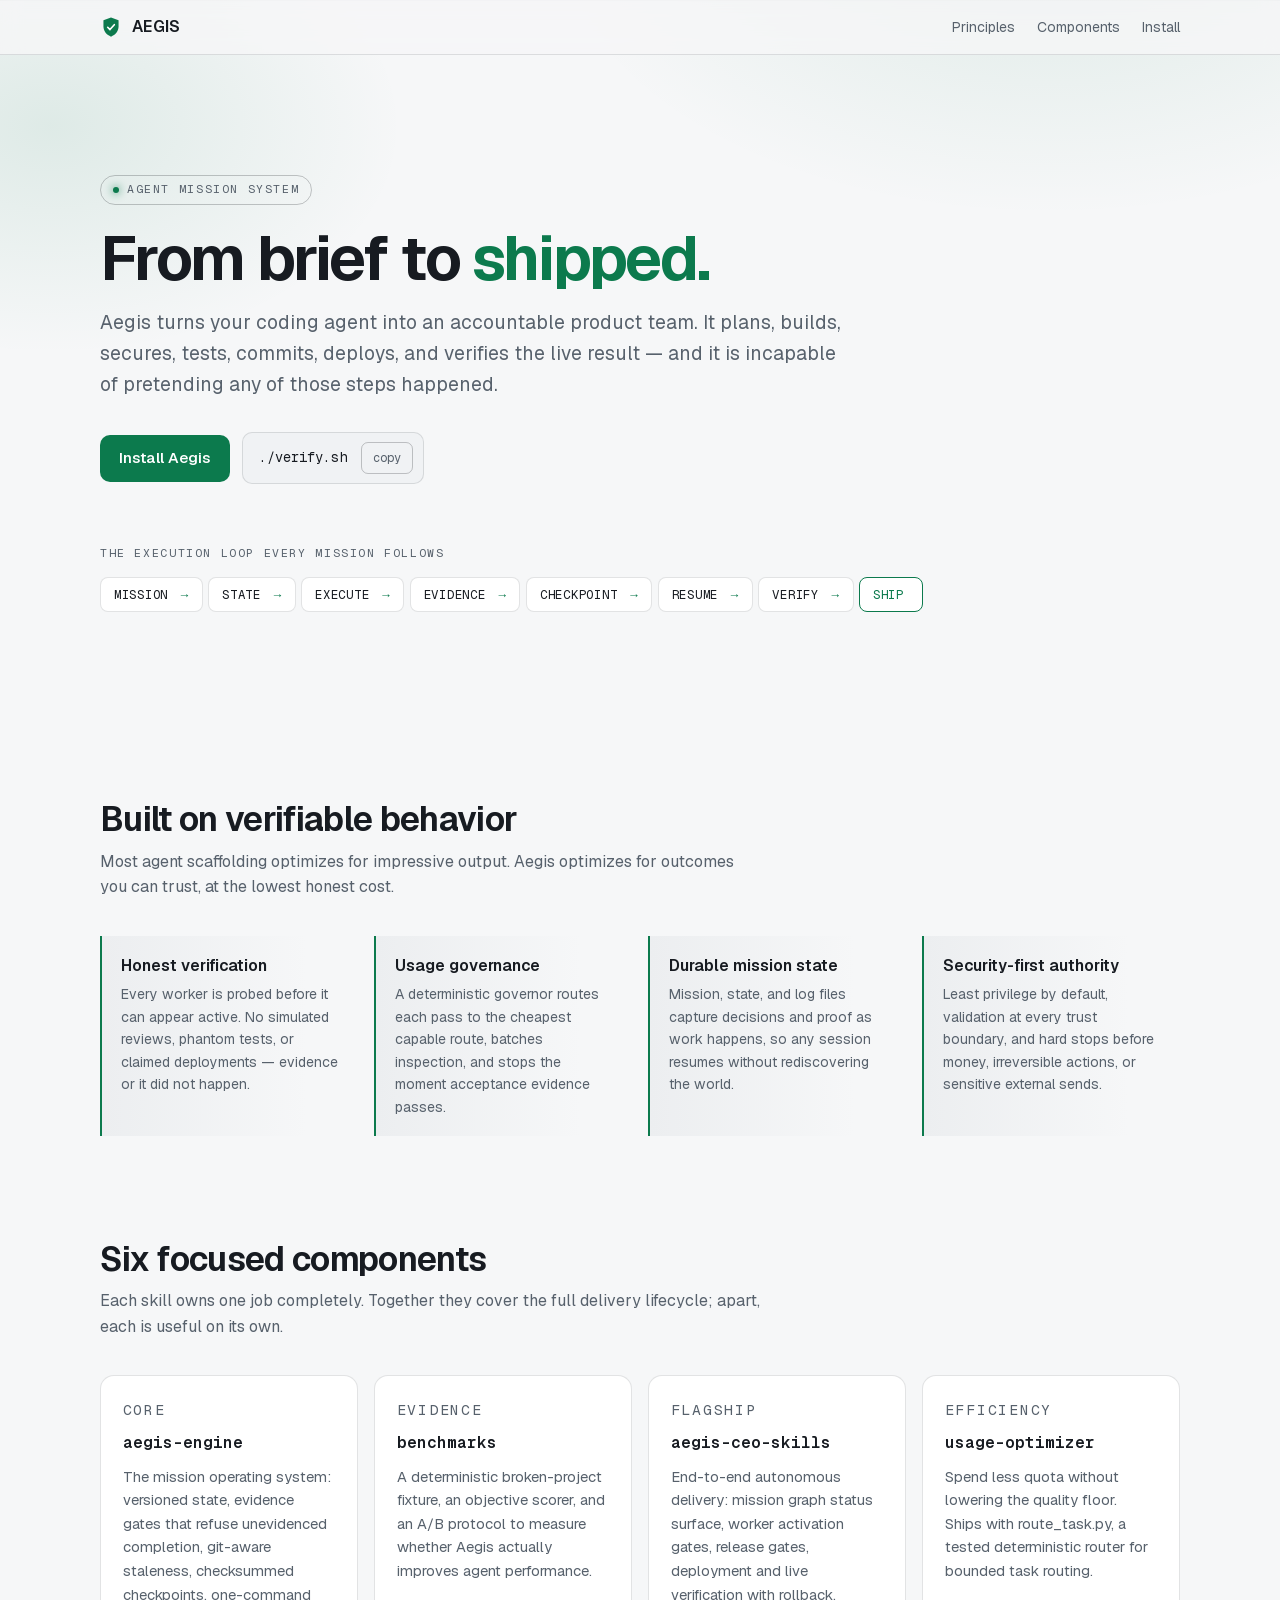
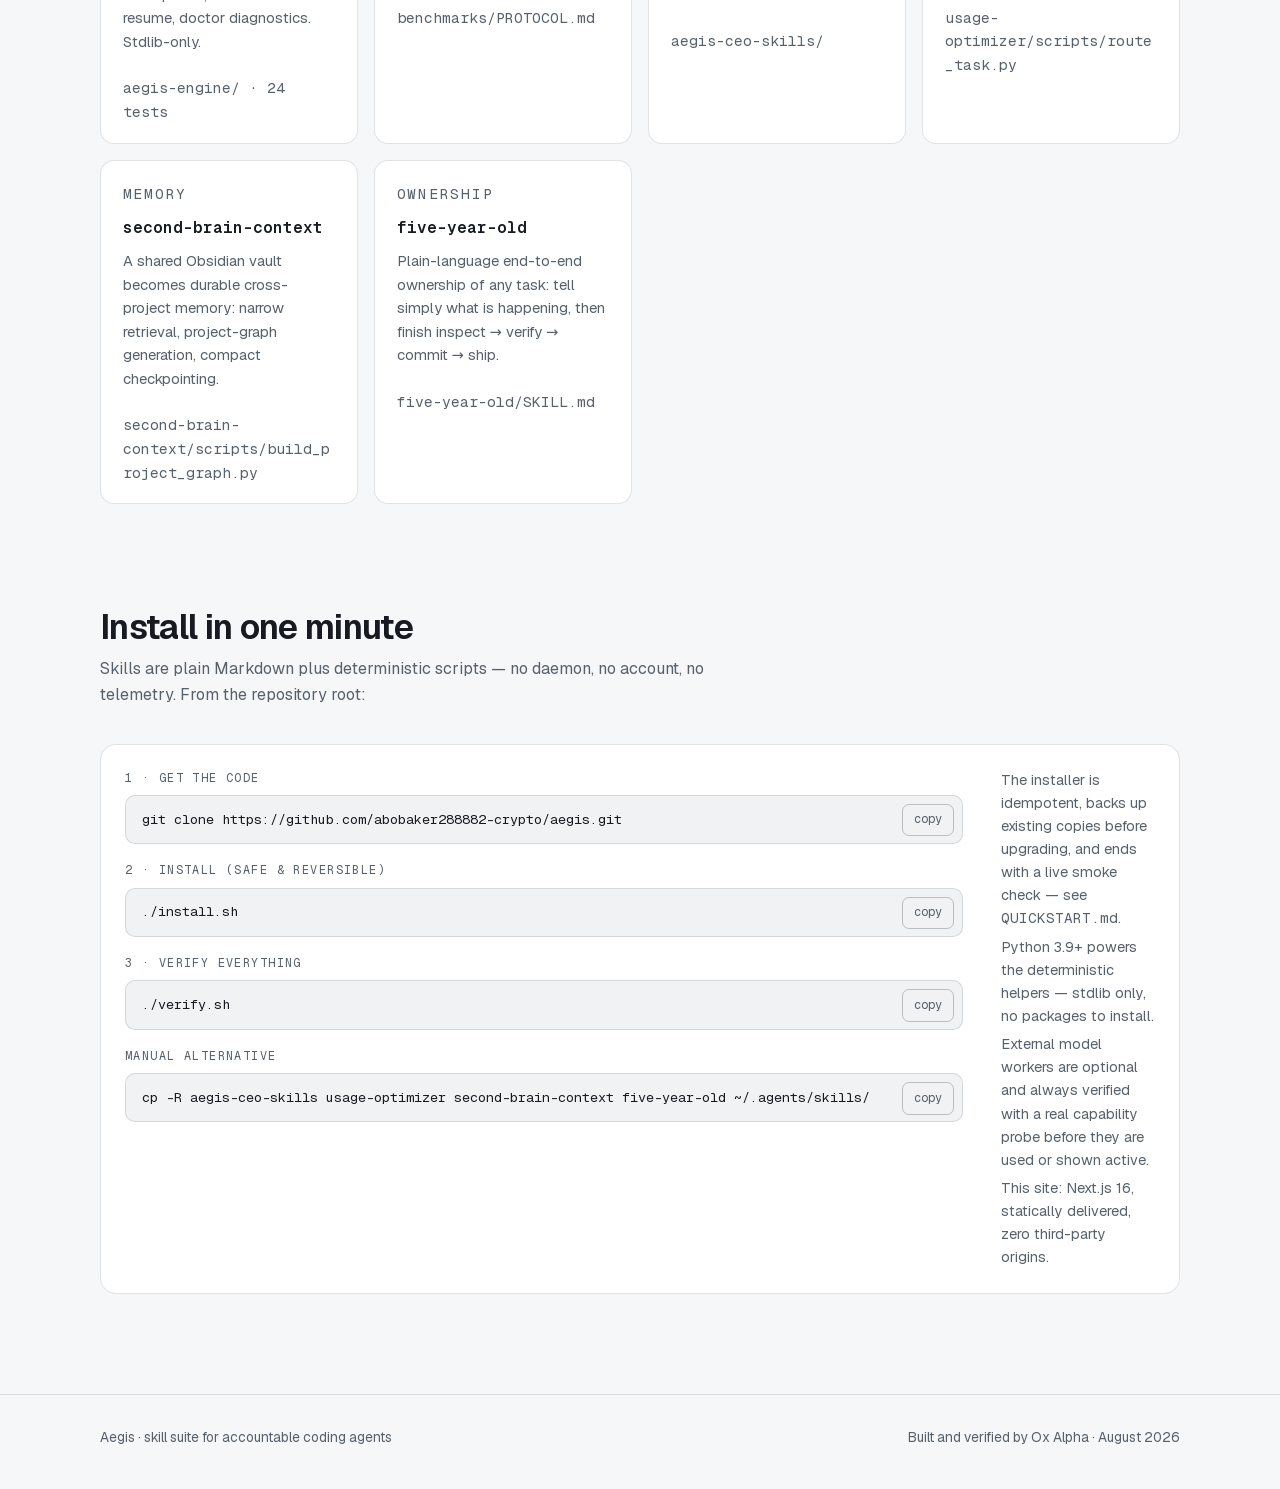
==== commit d921eab8: "Deploy Phase 3 content" ====
--- a/index.html
+++ b/index.html
@@ -1,2 +1,2 @@
-<!DOCTYPE html><html lang="en"><head><meta charSet="utf-8"/><meta name="viewport" content="width=device-width, initial-scale=1"/><link rel="stylesheet" href="/_next/static/css/index.B1SCf3bv.css" data-rsc-css-href="/_next/static/css/index.B1SCf3bv.css" data-precedence="vite-rsc/importer-resources"/><link rel="modulepreload" fetchPriority="low" href="/_next/static/chunks/index-BPBqNrrJ.js"/><script src="/_next/static/chunks/rolldown-runtime-C60lm6uB.js" type="module" async=""></script><script src="/_next/static/chunks/framework-BaE7mD_r.js" type="module" async=""></script><script src="/_next/static/chunks/app-elements-Drg5O4vw.js" type="module" async=""></script><script src="/_next/static/chunks/hash-D0ldriCF.js" type="module" async=""></script><script src="/_next/static/chunks/record-BdkTR7AP.js" type="module" async=""></script><script src="/_next/static/chunks/app-rsc-cache-busting-C5MwHszH.js" type="module" async=""></script><script src="/_next/static/chunks/app-rsc-render-mode-IDJu5NEE.js" type="module" async=""></script><script src="/_next/static/chunks/headers-MnPyToYO.js" type="module" async=""></script><script src="/_next/static/chunks/protocol-headers-BwkNXebS.js" type="module" async=""></script><script src="/_next/static/chunks/deployment-id-DFhHa9wO.js" type="module" async=""></script><script src="/_next/static/chunks/navigation-errors-wvgRKjB-.js" type="module" async=""></script><link rel="modulepreload" href="/_next/static/chunks/layout-segment-context-Dzp00UYW.js" crossorigin=""/><link rel="modulepreload" href="/_next/static/chunks/link-DPVfH30f.js" crossorigin=""/><link rel="modulepreload" href="/_next/static/chunks/query-DDhZxhdQ.js" crossorigin=""/><link rel="modulepreload" href="/_next/static/chunks/CopyButton-BSLIUMZZ.js" crossorigin=""/><title>Aegis — Ship outcomes, not artifacts</title><meta name="description" content="A skill suite that turns your coding agent into an accountable product team: plan, build, secure, test, commit, deploy, and verify live — without faking any step."/><meta property="og:title" content="Aegis — Ship outcomes, not artifacts"/><meta property="og:description" content="Turn your coding agent into an accountable product team: plan, build, secure, test, deploy, and verify live — without faking any step."/><meta property="og:url" content="https://abobaker288882-crypto.github.io/"/><meta property="og:site_name" content="Aegis"/><meta property="og:type" content="website"/><meta property="og:image" content="http://localhost:3000/og.png"/><meta property="og:image:width" content="1200"/><meta property="og:image:height" content="630"/><meta property="og:image:alt" content="Aegis — from brief to shipped"/><meta name="twitter:card" content="summary_large_image"/><meta name="twitter:title" content="Aegis — Ship outcomes, not artifacts"/><meta name="twitter:description" content="Turn your coding agent into an accountable product team — without faking any step."/><meta name="twitter:image" content="http://localhost:3000/og.png"/><meta name="theme-color" content="#f6f7f8" media="(prefers-color-scheme: light)"/><meta name="theme-color" content="#0a0c0f" media="(prefers-color-scheme: dark)"/><script>Object.assign(((self[Symbol.for("vinext.navigationRuntime")]??={bootstrap:{routeManifest:null},functions:{}}).bootstrap.rsc??={rsc:[]}),{params:{},nav:{"pathname":"/","searchParams":[]}})</script><link rel="modulepreload" href="/_next/static/chunks/index-BPBqNrrJ.js" />
-</head><body><header class="site-header"><div class="container"><a href="/" class="brand" aria-label="Aegis home"><svg width="22" height="22" viewBox="0 0 32 32" aria-hidden="true"><path d="M16 2l11 4v9c0 7.5-4.7 12.6-11 15C9.7 27.6 5 22.5 5 15V6z" fill="var(--accent)"></path><path d="M11.2 16.4l3.3 3.3 6.3-7" fill="none" stroke="var(--on-accent)" stroke-width="2.4" stroke-linecap="round" stroke-linejoin="round"></path></svg>AEGIS</a><nav class="site-nav" aria-label="Primary"><a href="#principles">Principles</a><a href="#components">Components</a><a href="#install">Install</a></nav></div></header><main><section class="hero"><div class="container"><p class="eyebrow">Agent skill suite</p><h1>From brief to <em>shipped.</em></h1><p class="lede">Aegis turns your coding agent into an accountable product team. It plans, builds, secures, tests, commits, deploys, and verifies the live result — and it is incapable of pretending any of those steps happened.</p><div class="hero-actions"><a class="btn btn-primary" href="#install">Install Aegis</a><span class="install-chip"><code>./verify.sh</code><button type="button" class="copy-btn" data-copied="false" aria-label="Copy to clipboard">copy</button></span></div><div class="pipeline-section"><p class="pipeline-label" id="pipeline-label">The delivery loop every mission follows</p><ol class="pipeline" aria-labelledby="pipeline-label"><li>DISCOVER</li><li>UNDERSTAND</li><li>DESIGN</li><li>BUILD</li><li>INTEGRATE</li><li>SECURE</li><li>TEST</li><li>DEPLOY</li><li>VERIFY</li><li data-state="terminal">SHIP</li></ol></div></div></section><section class="section container" id="principles"><div class="section-head"><h2>Built on verifiable behavior</h2><p>Most agent scaffolding optimizes for impressive output. Aegis optimizes for outcomes you can trust, at the lowest honest cost.</p></div><div class="pillars"><div class="pillar"><h3>Honest verification</h3><p>Every worker is probed before it can appear active. No simulated reviews, phantom tests, or claimed deployments — evidence or it did not happen.</p></div><div class="pillar"><h3>Usage governance</h3><p>A deterministic governor routes each pass to the cheapest capable route, batches inspection, and stops the moment acceptance evidence passes.</p></div><div class="pillar"><h3>Durable mission state</h3><p>Mission, state, and log files capture decisions and proof as work happens, so any session resumes without rediscovering the world.</p></div><div class="pillar"><h3>Security-first authority</h3><p>Least privilege by default, validation at every trust boundary, and hard stops before money, irreversible actions, or sensitive external sends.</p></div></div></section><section class="section container" id="components"><div class="section-head"><h2>Four focused components</h2><p>Each skill owns one job completely. Together they cover the full delivery lifecycle; apart, each is useful on its own.</p></div><div class="grid-cards"><article class="card"><p class="card-tag">Flagship</p><h3>aegis-ceo-skills</h3><p>End-to-end autonomous delivery: mission graph status surface, worker activation gates, release gates, deployment and live verification with rollback.</p><p class="card-path">aegis-ceo-skills/</p></article><article class="card"><p class="card-tag">Efficiency</p><h3>usage-optimizer</h3><p>Spend less quota without lowering the quality floor. Ships with route_task.py, a tested deterministic router for bounded task routing.</p><p class="card-path">usage-optimizer/scripts/route_task.py</p></article><article class="card"><p class="card-tag">Memory</p><h3>second-brain-context</h3><p>A shared Obsidian vault becomes durable cross-project memory: narrow retrieval, project-graph generation, compact checkpointing.</p><p class="card-path">second-brain-context/scripts/build_project_graph.py</p></article><article class="card"><p class="card-tag">Ownership</p><h3>five-year-old</h3><p>Plain-language end-to-end ownership of any task: tell simply what is happening, then finish inspect → verify → commit → ship.</p><p class="card-path">five-year-old/SKILL.md</p></article></div></section><section class="section container" id="install"><div class="section-head"><h2>Install in one minute</h2><p>Skills are plain Markdown plus deterministic scripts — no daemon, no account, no telemetry. From the repository root:</p></div><div class="install-panel"><dl class="step"><dt>1 · Get the code</dt><dd><div class="codeblock"><code>git clone https://github.com/abobaker288882-crypto/aegis.git</code><button type="button" class="copy-btn" data-copied="false" aria-label="Copy to clipboard">copy</button></div></dd><dt>2 · Install (safe &amp; reversible)</dt><dd><div class="codeblock"><code>./install.sh</code><button type="button" class="copy-btn" data-copied="false" aria-label="Copy to clipboard">copy</button></div></dd><dt>3 · Verify everything</dt><dd><div class="codeblock"><code>./verify.sh</code><button type="button" class="copy-btn" data-copied="false" aria-label="Copy to clipboard">copy</button></div></dd><dt>Manual alternative</dt><dd><div class="codeblock"><code>cp -R aegis-ceo-skills usage-optimizer second-brain-context five-year-old ~/.agents/skills/</code><button type="button" class="copy-btn" data-copied="false" aria-label="Copy to clipboard">copy</button></div></dd></dl><ul class="requirements"><li>The installer is idempotent, backs up existing copies before upgrading, and ends with a live smoke check — see<code> QUICKSTART.md</code>.</li><li>Python 3.9+ powers the deterministic helpers — stdlib only, no packages to install.</li><li>External model workers are optional and always verified with a real capability probe before they are used or shown active.</li><li>This site: Next.js 16, statically delivered, zero third-party origins.</li></ul></div></section></main><footer class="site-footer"><div class="container"><p>Aegis · skill suite for accountable coding agents</p><p>Built and verified by Ox Alpha · August 2026</p></div></footer><script type="module" src="/_next/static/chunks/index-BPBqNrrJ.js" id="_R_" async=""></script><script>((self[Symbol.for("vinext.navigationRuntime")]??={bootstrap:{routeManifest:null},functions:{}}).bootstrap.rsc??={rsc:[]}).rsc.push("2:I[\"152b7c768662\",[],\"Children\",1]\n")</script><script>((self[Symbol.for("vinext.navigationRuntime")]??={bootstrap:{routeManifest:null},functions:{}}).bootstrap.rsc??={rsc:[]}).rsc.push("3:I[\"ac4cd3bf48ca\",[],\"GlobalErrorBoundary\",1]\n")</script><script>((self[Symbol.for("vinext.navigationRuntime")]??={bootstrap:{routeManifest:null},functions:{}}).bootstrap.rsc??={rsc:[]}).rsc.push("4:I[\"f25f62437ec9\",[],\"default\",1]\n")</script><script>((self[Symbol.for("vinext.navigationRuntime")]??={bootstrap:{routeManifest:null},functions:{}}).bootstrap.rsc??={rsc:[]}).rsc.push("5:I[\"ac4cd3bf48ca\",[],\"ErrorBoundary\",1]\n")</script><script>((self[Symbol.for("vinext.navigationRuntime")]??={bootstrap:{routeManifest:null},functions:{}}).bootstrap.rsc??={rsc:[]}).rsc.push("6:I[\"5a70c7692a12\",[],\"LayoutSegmentProvider\",1]\n")</script><script>((self[Symbol.for("vinext.navigationRuntime")]??={bootstrap:{routeManifest:null},functions:{}}).bootstrap.rsc??={rsc:[]}).rsc.push("7:I[\"152b7c768662\",[],\"Slot\",1]\n")</script><script>((self[Symbol.for("vinext.navigationRuntime")]??={bootstrap:{routeManifest:null},functions:{}}).bootstrap.rsc??={rsc:[]}).rsc.push("8:I[\"302faa7eb9bd\",[],\"AppRouterScrollTarget\",1]\n")</script><script>((self[Symbol.for("vinext.navigationRuntime")]??={bootstrap:{routeManifest:null},functions:{}}).bootstrap.rsc??={rsc:[]}).rsc.push("9:I[\"ac4cd3bf48ca\",[],\"RedirectBoundary\",1]\n")</script><script>((self[Symbol.for("vinext.navigationRuntime")]??={bootstrap:{routeManifest:null},functions:{}}).bootstrap.rsc??={rsc:[]}).rsc.push(":HL[\"/_next/static/css/index.B1SCf3bv.css\",\"style\"     ]\n")</script><script>((self[Symbol.for("vinext.navigationRuntime")]??={bootstrap:{routeManifest:null},functions:{}}).bootstrap.rsc??={rsc:[]}).rsc.push("0:{\"__route\":\"route:/\",\"__interceptionContext\":null,\"__layoutIds\":[\"layout:/\"],\"__rootLayout\":\"/\",\"__sourcePage\":\"/page\",\"page:/\":\"$L1\",\"layout:/\":[[[[\"$\",\"link\",\"css:/_next/static/css/index.B1SCf3bv.css\",{\"rel\":\"stylesheet\",\"precedence\":\"vite-rsc/importer-resources\",\"href\":\"/_next/static/css/index.B1SCf3bv.css\",\"data-rsc-css-href\":\"/_next/static/css/index.B1SCf3bv.css\"}],\"$undefined\"],[\"$\",\"html\",null,{\"lang\":\"en\",\"children\":[\"$\",\"body\",null,{\"children\":[\"$\",\"$L2\",null,{}]}]}]],null],\"route:/\":[[[\"$\",\"meta\",null,{\"charSet\":\"utf-8\"}],[[\"$\",\"title\",\"0\",{\"children\":\"Aegis — Ship outcomes, not artifacts\"}],[\"$\",\"meta\",\"1\",{\"name\":\"description\",\"content\":\"A skill suite that turns your coding agent into an accountable product team: plan, build, secure, test, commit, deploy, and verify live — without faking any step.\"}],[\"$\",\"meta\",\"2\",{\"property\":\"og:title\",\"content\":\"Aegis — Ship outcomes, not artifacts\"}],[\"$\",\"meta\",\"3\",{\"property\":\"og:description\",\"content\":\"Turn your coding agent into an accountable product team: plan, build, secure, test, deploy, and verify live — without faking any step.\"}],[\"$\",\"meta\",\"4\",{\"property\":\"og:url\",\"content\":\"https://abobaker288882-crypto.github.io/\"}],[\"$\",\"meta\",\"5\",{\"property\":\"og:site_name\",\"content\":\"Aegis\"}],[\"$\",\"meta\",\"6\",{\"property\":\"og:type\",\"content\":\"website\"}],[\"$\",\"meta\",\"7\",{\"property\":\"og:image\",\"content\":\"http://localhost:3000/og.png\"}],[\"$\",\"meta\",\"8\",{\"property\":\"og:image:width\",\"content\":\"1200\"}],[\"$\",\"meta\",\"9\",{\"property\":\"og:image:height\",\"content\":\"630\"}],[\"$\",\"meta\",\"10\",{\"property\":\"og:image:alt\",\"content\":\"Aegis — from brief to shipped\"}],[\"$\",\"meta\",\"11\",{\"name\":\"twitter:card\",\"content\":\"summary_large_image\"}],[\"$\",\"meta\",\"12\",{\"name\":\"twitter:title\",\"content\":\"Aegis — Ship outcomes, not artifacts\"}],[\"$\",\"meta\",\"13\",{\"name\":\"twitter:description\",\"content\":\"Turn your coding agent into an accountable product team — without faking any step.\"}],[\"$\",\"meta\",\"14\",{\"name\":\"twitter:image\",\"content\":\"http://localhost:3000/og.png\"}]],[[\"$\",\"meta\",\"0\",{\"name\":\"viewport\",\"content\":\"width=device-width, initial-scale=1\"}],[\"$\",\"meta\",\"1\",{\"name\":\"theme-color\",\"content\":\"#f6f7f8\",\"media\":\"(prefers-color-scheme: light)\"}],[\"$\",\"meta\",\"2\",{\"name\":\"theme-color\",\"content\":\"#0a0c0f\",\"media\":\"(prefers-color-scheme: dark)\"}]]],[\"$\",\"$L3\",null,{\"fallback\":\"$4\",\"children\":[\"$\",\"$L5\",null,{\"fallback\":\"$4\",\"children\":[\"$\",\"$L6\",null,{\"providerId\":\"layout:/\",\"segmentMap\":{\"children\":[]},\"children\":[\"$\",\"$L7\",null,{\"id\":\"layout:/\",\"parallelSlots\":\"$undefined\",\"children\":[\"$\",\"$L8\",null,{\"children\":[\"$\",\"$L9\",null,{\"children\":[[\"$\",\"$L6\",null,{\"providerId\":\"page:/\",\"segmentMap\":{\"children\":[\"__PAGE__\"]},\"children\":[\"$\",\"$L7\",null,{\"id\":\"page:/\"}]}],null]}]}]}]}]}]}],null,null],\"__layoutFlags\":{\"layout:/\":\"s\"},\"__artifactCompatibility\":{\"schemaVersion\":1,\"graphVersion\":\"app-route-graph:1177fd80f83fa7b0\",\"deploymentVersion\":\"d2aef4a4-4624-48a8-96dd-39594b01b504\",\"appElementsSchemaVersion\":1,\"rscPayloadSchemaVersion\":1,\"rootBoundaryId\":\"/\",\"renderEpoch\":null},\"__renderObservation\":{\"schemaVersion\":1,\"output\":{\"kind\":\"app-rsc\",\"mountedSlotsFingerprint\":null,\"renderEpoch\":null,\"rootBoundaryId\":\"/\",\"routeId\":\"route:/\"},\"completeness\":\"partial\",\"boundaryOutcome\":{\"kind\":\"unknown\"},\"requestApis\":[{\"kind\":\"connection\",\"status\":\"unknown\"},{\"kind\":\"cookies\",\"status\":\"unknown\"},{\"kind\":\"draftMode\",\"status\":\"unknown\"},{\"kind\":\"headers\",\"status\":\"unknown\"},{\"kind\":\"params\",\"status\":\"unknown\"},{\"kind\":\"searchParams\",\"status\":\"unknown\"}],\"dynamicFetches\":[],\"cacheTags\":[\"/\",\"_N_T_/\",\"_N_T_/index\",\"_N_T_/layout\",\"_N_T_/page\"],\"pathTags\":[\"/\"],\"cacheability\":\"unknown\",\"downgrade\":{\"target\":\"freshRender\",\"reasons\":[{\"code\":\"CP_DOWNGRADE_CACHEABILITY_UNKNOWN\",\"target\":\"freshRender\"},{\"code\":\"CP_DOWNGRADE_INCOMPLETE_OBSERVATION\",\"completeness\":\"partial\",\"target\":\"freshRender\"},{\"code\":\"CP_DOWNGRADE_UNKNOWN_REQUEST_API\",\"requestApi\":\"connection\",\"target\":\"freshRender\"},{\"code\":\"CP_DOWNGRADE_UNKNOWN_REQUEST_API\",\"requestApi\":\"cookies\",\"target\":\"freshRender\"},{\"code\":\"CP_DOWNGRADE_UNKNOWN_REQUEST_API\",\"requestApi\":\"draftMode\",\"target\":\"freshRender\"},{\"code\":\"CP_DOWNGRADE_UNKNOWN_REQUEST_API\",\"requestApi\":\"headers\",\"target\":\"freshRender\"},{\"code\":\"CP_DOWNGRADE_UNKNOWN_REQUEST_API\",\"requestApi\":\"params\",\"target\":\"freshRender\"},{\"code\":\"CP_DOWNGRADE_UNKNOWN_REQUEST_API\",\"requestApi\":\"searchParams\",\"target\":\"freshRender\"}],\"fallback\":{\"kind\":\"breakerFallback\",\"code\":\"CP_PRIVATE_DYNAMIC_DOWNGRADE\",\"mode\":\"renderFresh\",\"scope\":\"affectedOutput\",\"fields\":{\"reasonCodes\":[\"CP_DOWNGRADE_CACHEABILITY_UNKNOWN\",\"CP_DOWNGRADE_INCOMPLETE_OBSERVATION\",\"CP_DOWNGRADE_UNKNOWN_REQUEST_API\",\"CP_DOWNGRADE_UNKNOWN_REQUEST_API\",\"CP_DOWNGRADE_UNKNOWN_REQUEST_API\",\"CP_DOWNGRADE_UNKNOWN_REQUEST_API\",\"CP_DOWNGRADE_UNKNOWN_REQUEST_API\",\"CP_DOWNGRADE_UNKNOWN_REQUEST_API\"],\"target\":\"freshRender\"}},\"isPublicCacheCandidate\":false}}}\n")</script><script>((self[Symbol.for("vinext.navigationRuntime")]??={bootstrap:{routeManifest:null},functions:{}}).bootstrap.rsc??={rsc:[]}).rsc.push("a:I[\"c2747888630f\",[],\"default\",1]\n")</script><script>((self[Symbol.for("vinext.navigationRuntime")]??={bootstrap:{routeManifest:null},functions:{}}).bootstrap.rsc??={rsc:[]}).rsc.push("b:I[\"319c27bb930d\",[],\"default\",1]\n")</script><script>((self[Symbol.for("vinext.navigationRuntime")]??={bootstrap:{routeManifest:null},functions:{}}).bootstrap.rsc??={rsc:[]}).rsc.push("1:[[\"$\",\"header\",null,{\"className\":\"site-header\",\"children\":[\"$\",\"div\",null,{\"className\":\"container\",\"children\":[[\"$\",\"$La\",null,{\"className\":\"brand\",\"href\":\"/\",\"aria-label\":\"Aegis home\",\"children\":[[\"$\",\"svg\",null,{\"width\":\"22\",\"height\":\"22\",\"viewBox\":\"0 0 32 32\",\"aria-hidden\":\"true\",\"children\":[[\"$\",\"path\",null,{\"d\":\"M16 2l11 4v9c0 7.5-4.7 12.6-11 15C9.7 27.6 5 22.5 5 15V6z\",\"fill\":\"var(--accent)\"}],[\"$\",\"path\",null,{\"d\":\"M11.2 16.4l3.3 3.3 6.3-7\",\"fill\":\"none\",\"stroke\":\"var(--on-accent)\",\"strokeWidth\":\"2.4\",\"strokeLinecap\":\"round\",\"strokeLinejoin\":\"round\"}]]}],\"AEGIS\"]}],[\"$\",\"nav\",null,{\"className\":\"site-nav\",\"aria-label\":\"Primary\",\"children\":[[\"$\",\"a\",null,{\"href\":\"#principles\",\"children\":\"Principles\"}],[\"$\",\"a\",null,{\"href\":\"#components\",\"children\":\"Components\"}],[\"$\",\"a\",null,{\"href\":\"#install\",\"children\":\"Install\"}]]}]]}]}],[\"$\",\"main\",null,{\"children\":[[\"$\",\"section\",null,{\"className\":\"hero\",\"children\":[\"$\",\"div\",null,{\"className\":\"container\",\"children\":[[\"$\",\"p\",null,{\"className\":\"eyebrow\",\"children\":\"Agent skill suite\"}],[\"$\",\"h1\",null,{\"children\":[\"From brief to \",[\"$\",\"em\",null,{\"children\":\"shipped.\"}]]}],[\"$\",\"p\",null,{\"className\":\"lede\",\"children\":\"Aegis turns your coding agent into an accountable product team. It plans, builds, secures, tests, commits, deploys, and verifies the live result — and it is incapable of pretending any of those steps happened.\"}],[\"$\",\"div\",null,{\"className\":\"hero-actions\",\"children\":[[\"$\",\"a\",null,{\"className\":\"btn btn-primary\",\"href\":\"#install\",\"children\":\"Install Aegis\"}],[\"$\",\"span\",null,{\"className\":\"install-chip\",\"children\":[[\"$\",\"code\",null,{\"children\":\"./verify.sh\"}],[\"$\",\"$Lb\",null,{\"text\":\"./verify.sh\"}]]}]]}],[\"$\",\"div\",null,{\"className\":\"pipeline-section\",\"children\":[[\"$\",\"p\",null,{\"className\":\"pipeline-label\",\"id\":\"pipeline-label\",\"children\":\"The delivery loop every mission follows\"}],[\"$\",\"ol\",null,{\"className\":\"pipeline\",\"aria-labelledby\":\"pipeline-label\",\"children\":[[[\"$\",\"li\",\"DISCOVER\",{\"children\":\"DISCOVER\"}],[\"$\",\"li\",\"UNDERSTAND\",{\"children\":\"UNDERSTAND\"}],[\"$\",\"li\",\"DESIGN\",{\"children\":\"DESIGN\"}],[\"$\",\"li\",\"BUILD\",{\"children\":\"BUILD\"}],[\"$\",\"li\",\"INTEGRATE\",{\"children\":\"INTEGRATE\"}],[\"$\",\"li\",\"SECURE\",{\"children\":\"SECURE\"}],[\"$\",\"li\",\"TEST\",{\"children\":\"TEST\"}],[\"$\",\"li\",\"DEPLOY\",{\"children\":\"DEPLOY\"}],[\"$\",\"li\",\"VERIFY\",{\"children\":\"VERIFY\"}]],[\"$\",\"li\",null,{\"data-state\":\"terminal\",\"children\":\"SHIP\"}]]}]]}]]}]}],[\"$\",\"section\",null,{\"className\":\"section container\",\"id\":\"principles\",\"children\":[[\"$\",\"div\",null,{\"className\":\"section-head\",\"children\":[[\"$\",\"h2\",null,{\"children\":\"Built on verifiable behavior\"}],[\"$\",\"p\",null,{\"children\":\"Most agent scaffolding optimizes for impressive output. Aegis optimizes for outcomes you can trust, at the lowest honest cost.\"}]]}],[\"$\",\"div\",null,{\"className\":\"pillars\",\"children\":[[\"$\",\"div\",\"Honest verification\",{\"className\":\"pillar\",\"children\":[[\"$\",\"h3\",null,{\"children\":\"Honest verification\"}],[\"$\",\"p\",null,{\"children\":\"Every worker is probed before it can appear active. No simulated reviews, phantom tests, or claimed deployments — evidence or it did not happen.\"}]]}],[\"$\",\"div\",\"Usage governance\",{\"className\":\"pillar\",\"children\":[[\"$\",\"h3\",null,{\"children\":\"Usage governance\"}],[\"$\",\"p\",null,{\"children\":\"A deterministic governor routes each pass to the cheapest capable route, batches inspection, and stops the moment acceptance evidence passes.\"}]]}],[\"$\",\"div\",\"Durable mission state\",{\"className\":\"pillar\",\"children\":[[\"$\",\"h3\",null,{\"children\":\"Durable mission state\"}],[\"$\",\"p\",null,{\"children\":\"Mission, state, and log files capture decisions and proof as work happens, so any session resumes without rediscovering the world.\"}]]}],[\"$\",\"div\",\"Security-first authority\",{\"className\":\"pillar\",\"children\":[[\"$\",\"h3\",null,{\"children\":\"Security-first authority\"}],[\"$\",\"p\",null,{\"children\":\"Least privilege by default, validation at every trust boundary, and hard stops before money, irreversible actions, or sensitive external sends.\"}]]}]]}]]}],[\"$\",\"section\",null,{\"className\":\"section container\",\"id\":\"components\",\"children\":[[\"$\",\"div\",null,{\"className\":\"section-head\",\"children\":[[\"$\",\"h2\",null,{\"children\":\"Four focused components\"}],[\"$\",\"p\",null,{\"children\":\"Each skill owns one job completely. Together they cover the full delivery lifecycle; apart, each is useful on its own.\"}]]}],[\"$\",\"div\",null,{\"className\":\"grid-cards\",\"children\":[\"$Lc\",\"$Ld\",\"$Le\",\"$Lf\"]}]]}],\"$L10\"]}],\"$L11\"]\n")</script><script>((self[Symbol.for("vinext.navigationRuntime")]??={bootstrap:{routeManifest:null},functions:{}}).bootstrap.rsc??={rsc:[]}).rsc.push("c:[\"$\",\"article\",\"aegis-ceo-skills\",{\"className\":\"card\",\"children\":[[\"$\",\"p\",null,{\"className\":\"card-tag\",\"children\":\"Flagship\"}],[\"$\",\"h3\",null,{\"children\":\"aegis-ceo-skills\"}],[\"$\",\"p\",null,{\"children\":\"End-to-end autonomous delivery: mission graph status surface, worker activation gates, release gates, deployment and live verification with rollback.\"}],[\"$\",\"p\",null,{\"className\":\"card-path\",\"children\":\"aegis-ceo-skills/\"}]]}]\n")</script><script>((self[Symbol.for("vinext.navigationRuntime")]??={bootstrap:{routeManifest:null},functions:{}}).bootstrap.rsc??={rsc:[]}).rsc.push("d:[\"$\",\"article\",\"usage-optimizer\",{\"className\":\"card\",\"children\":[[\"$\",\"p\",null,{\"className\":\"card-tag\",\"children\":\"Efficiency\"}],[\"$\",\"h3\",null,{\"children\":\"usage-optimizer\"}],[\"$\",\"p\",null,{\"children\":\"Spend less quota without lowering the quality floor. Ships with route_task.py, a tested deterministic router for bounded task routing.\"}],[\"$\",\"p\",null,{\"className\":\"card-path\",\"children\":\"usage-optimizer/scripts/route_task.py\"}]]}]\n")</script><script>((self[Symbol.for("vinext.navigationRuntime")]??={bootstrap:{routeManifest:null},functions:{}}).bootstrap.rsc??={rsc:[]}).rsc.push("e:[\"$\",\"article\",\"second-brain-context\",{\"className\":\"card\",\"children\":[[\"$\",\"p\",null,{\"className\":\"card-tag\",\"children\":\"Memory\"}],[\"$\",\"h3\",null,{\"children\":\"second-brain-context\"}],[\"$\",\"p\",null,{\"children\":\"A shared Obsidian vault becomes durable cross-project memory: narrow retrieval, project-graph generation, compact checkpointing.\"}],[\"$\",\"p\",null,{\"className\":\"card-path\",\"children\":\"second-brain-context/scripts/build_project_graph.py\"}]]}]\n")</script><script>((self[Symbol.for("vinext.navigationRuntime")]??={bootstrap:{routeManifest:null},functions:{}}).bootstrap.rsc??={rsc:[]}).rsc.push("f:[\"$\",\"article\",\"five-year-old\",{\"className\":\"card\",\"children\":[[\"$\",\"p\",null,{\"className\":\"card-tag\",\"children\":\"Ownership\"}],[\"$\",\"h3\",null,{\"children\":\"five-year-old\"}],[\"$\",\"p\",null,{\"children\":\"Plain-language end-to-end ownership of any task: tell simply what is happening, then finish inspect → verify → commit → ship.\"}],[\"$\",\"p\",null,{\"className\":\"card-path\",\"children\":\"five-year-old/SKILL.md\"}]]}]\n")</script><script>((self[Symbol.for("vinext.navigationRuntime")]??={bootstrap:{routeManifest:null},functions:{}}).bootstrap.rsc??={rsc:[]}).rsc.push("10:[\"$\",\"section\",null,{\"className\":\"section container\",\"id\":\"install\",\"children\":[[\"$\",\"div\",null,{\"className\":\"section-head\",\"children\":[[\"$\",\"h2\",null,{\"children\":\"Install in one minute\"}],[\"$\",\"p\",null,{\"children\":\"Skills are plain Markdown plus deterministic scripts — no daemon, no account, no telemetry. From the repository root:\"}]]}],[\"$\",\"div\",null,{\"className\":\"install-panel\",\"children\":[[\"$\",\"dl\",null,{\"className\":\"step\",\"children\":[[\"$\",\"dt\",null,{\"children\":\"1 · Get the code\"}],[\"$\",\"dd\",null,{\"children\":[\"$\",\"div\",null,{\"className\":\"codeblock\",\"children\":[[\"$\",\"code\",null,{\"children\":\"git clone https://github.com/abobaker288882-crypto/aegis.git\"}],[\"$\",\"$Lb\",null,{\"text\":\"git clone https://github.com/abobaker288882-crypto/aegis.git\"}]]}]}],[\"$\",\"dt\",null,{\"children\":\"2 · Install (safe \u0026 reversible)\"}],[\"$\",\"dd\",null,{\"children\":[\"$\",\"div\",null,{\"className\":\"codeblock\",\"children\":[[\"$\",\"code\",null,{\"children\":\"./install.sh\"}],[\"$\",\"$Lb\",null,{\"text\":\"./install.sh\"}]]}]}],[\"$\",\"dt\",null,{\"children\":\"3 · Verify everything\"}],[\"$\",\"dd\",null,{\"children\":[\"$\",\"div\",null,{\"className\":\"codeblock\",\"children\":[[\"$\",\"code\",null,{\"children\":\"./verify.sh\"}],[\"$\",\"$Lb\",null,{\"text\":\"./verify.sh\"}]]}]}],[\"$\",\"dt\",null,{\"children\":\"Manual alternative\"}],[\"$\",\"dd\",null,{\"children\":[\"$\",\"div\",null,{\"className\":\"codeblock\",\"children\":[[\"$\",\"code\",null,{\"children\":\"cp -R aegis-ceo-skills usage-optimizer second-brain-context five-year-old ~/.agents/skills/\"}],[\"$\",\"$Lb\",null,{\"text\":\"cp -R aegis-ceo-skills usage-optimizer second-brain-context five-year-old ~/.agents/skills/\"}]]}]}]]}],[\"$\",\"ul\",null,{\"className\":\"requirements\",\"children\":[[\"$\",\"li\",null,{\"children\":[\"The installer is idempotent, backs up existing copies before upgrading, and ends with a live smoke check — see\",[\"$\",\"code\",null,{\"children\":\" QUICKSTART.md\"}],\".\"]}],[\"$\",\"li\",null,{\"children\":\"Python 3.9+ powers the deterministic helpers — stdlib only, no packages to install.\"}],[\"$\",\"li\",null,{\"children\":\"External model workers are optional and always verified with a real capability probe before they are used or shown active.\"}],[\"$\",\"li\",null,{\"children\":\"This site: Next.js 16, statically delivered, zero third-party origins.\"}]]}]]}]]}]\n")</script><script>((self[Symbol.for("vinext.navigationRuntime")]??={bootstrap:{routeManifest:null},functions:{}}).bootstrap.rsc??={rsc:[]}).rsc.push("11:[\"$\",\"footer\",null,{\"className\":\"site-footer\",\"children\":[\"$\",\"div\",null,{\"className\":\"container\",\"children\":[[\"$\",\"p\",null,{\"children\":\"Aegis · skill suite for accountable coding agents\"}],[\"$\",\"p\",null,{\"children\":\"Built and verified by Ox Alpha · August 2026\"}]]}]}]\n")</script><script>Object.assign(((self[Symbol.for("vinext.navigationRuntime")]??={bootstrap:{routeManifest:null},functions:{}}).bootstrap.rsc??={rsc:[]}),{"initialCacheKind":"static"});((self[Symbol.for("vinext.navigationRuntime")]??={bootstrap:{routeManifest:null},functions:{}}).bootstrap.rsc??={rsc:[]}).done=true</script></body></html>+<!DOCTYPE html><html lang="en"><head><meta charSet="utf-8"/><meta name="viewport" content="width=device-width, initial-scale=1"/><link rel="stylesheet" href="/_next/static/css/index.B1SCf3bv.css" data-rsc-css-href="/_next/static/css/index.B1SCf3bv.css" data-precedence="vite-rsc/importer-resources"/><link rel="modulepreload" fetchPriority="low" href="/_next/static/chunks/index-Dianfo97.js"/><script src="/_next/static/chunks/rolldown-runtime-C60lm6uB.js" type="module" async=""></script><script src="/_next/static/chunks/framework-BaE7mD_r.js" type="module" async=""></script><script src="/_next/static/chunks/app-elements-Drg5O4vw.js" type="module" async=""></script><script src="/_next/static/chunks/hash-D0ldriCF.js" type="module" async=""></script><script src="/_next/static/chunks/record-BdkTR7AP.js" type="module" async=""></script><script src="/_next/static/chunks/app-rsc-cache-busting-BYFTnvfI.js" type="module" async=""></script><script src="/_next/static/chunks/app-rsc-render-mode-IDJu5NEE.js" type="module" async=""></script><script src="/_next/static/chunks/headers-MnPyToYO.js" type="module" async=""></script><script src="/_next/static/chunks/protocol-headers-BwkNXebS.js" type="module" async=""></script><script src="/_next/static/chunks/deployment-id-DFhHa9wO.js" type="module" async=""></script><script src="/_next/static/chunks/navigation-errors-wvgRKjB-.js" type="module" async=""></script><link rel="modulepreload" href="/_next/static/chunks/layout-segment-context-CeIy5lNi.js" crossorigin=""/><link rel="modulepreload" href="/_next/static/chunks/link-bq18lOE-.js" crossorigin=""/><link rel="modulepreload" href="/_next/static/chunks/query-DDhZxhdQ.js" crossorigin=""/><link rel="modulepreload" href="/_next/static/chunks/CopyButton-BSLIUMZZ.js" crossorigin=""/><title>Aegis — Ship outcomes, not artifacts</title><meta name="description" content="A skill suite that turns your coding agent into an accountable product team: plan, build, secure, test, commit, deploy, and verify live — without faking any step."/><meta property="og:title" content="Aegis — Ship outcomes, not artifacts"/><meta property="og:description" content="Turn your coding agent into an accountable product team: plan, build, secure, test, deploy, and verify live — without faking any step."/><meta property="og:url" content="https://abobaker288882-crypto.github.io/"/><meta property="og:site_name" content="Aegis"/><meta property="og:type" content="website"/><meta property="og:image" content="http://localhost:3000/og.png"/><meta property="og:image:width" content="1200"/><meta property="og:image:height" content="630"/><meta property="og:image:alt" content="Aegis — from brief to shipped"/><meta name="twitter:card" content="summary_large_image"/><meta name="twitter:title" content="Aegis — Ship outcomes, not artifacts"/><meta name="twitter:description" content="Turn your coding agent into an accountable product team — without faking any step."/><meta name="twitter:image" content="http://localhost:3000/og.png"/><meta name="theme-color" content="#f6f7f8" media="(prefers-color-scheme: light)"/><meta name="theme-color" content="#0a0c0f" media="(prefers-color-scheme: dark)"/><script>Object.assign(((self[Symbol.for("vinext.navigationRuntime")]??={bootstrap:{routeManifest:null},functions:{}}).bootstrap.rsc??={rsc:[]}),{params:{},nav:{"pathname":"/","searchParams":[]}})</script><link rel="modulepreload" href="/_next/static/chunks/index-Dianfo97.js" />
+</head><body><header class="site-header"><div class="container"><a href="/" class="brand" aria-label="Aegis home"><svg width="22" height="22" viewBox="0 0 32 32" aria-hidden="true"><path d="M16 2l11 4v9c0 7.5-4.7 12.6-11 15C9.7 27.6 5 22.5 5 15V6z" fill="var(--accent)"></path><path d="M11.2 16.4l3.3 3.3 6.3-7" fill="none" stroke="var(--on-accent)" stroke-width="2.4" stroke-linecap="round" stroke-linejoin="round"></path></svg>AEGIS</a><nav class="site-nav" aria-label="Primary"><a href="#principles">Principles</a><a href="#components">Components</a><a href="#install">Install</a></nav></div></header><main><section class="hero"><div class="container"><p class="eyebrow">Agent mission system</p><h1>From brief to <em>shipped.</em></h1><p class="lede">Aegis turns your coding agent into an accountable product team. It plans, builds, secures, tests, commits, deploys, and verifies the live result — and it is incapable of pretending any of those steps happened.</p><div class="hero-actions"><a class="btn btn-primary" href="#install">Install Aegis</a><span class="install-chip"><code>./verify.sh</code><button type="button" class="copy-btn" data-copied="false" aria-label="Copy to clipboard">copy</button></span></div><div class="pipeline-section"><p class="pipeline-label" id="pipeline-label">The execution loop every mission follows</p><ol class="pipeline" aria-labelledby="pipeline-label"><li>MISSION</li><li>STATE</li><li>EXECUTE</li><li>EVIDENCE</li><li>CHECKPOINT</li><li>RESUME</li><li>VERIFY</li><li data-state="terminal">SHIP</li></ol></div></div></section><section class="section container" id="principles"><div class="section-head"><h2>Built on verifiable behavior</h2><p>Most agent scaffolding optimizes for impressive output. Aegis optimizes for outcomes you can trust, at the lowest honest cost.</p></div><div class="pillars"><div class="pillar"><h3>Honest verification</h3><p>Every worker is probed before it can appear active. No simulated reviews, phantom tests, or claimed deployments — evidence or it did not happen.</p></div><div class="pillar"><h3>Usage governance</h3><p>A deterministic governor routes each pass to the cheapest capable route, batches inspection, and stops the moment acceptance evidence passes.</p></div><div class="pillar"><h3>Durable mission state</h3><p>Mission, state, and log files capture decisions and proof as work happens, so any session resumes without rediscovering the world.</p></div><div class="pillar"><h3>Security-first authority</h3><p>Least privilege by default, validation at every trust boundary, and hard stops before money, irreversible actions, or sensitive external sends.</p></div></div></section><section class="section container" id="components"><div class="section-head"><h2>Six focused components</h2><p>Each skill owns one job completely. Together they cover the full delivery lifecycle; apart, each is useful on its own.</p></div><div class="grid-cards"><article class="card"><p class="card-tag">Core</p><h3>aegis-engine</h3><p>The mission operating system: versioned state, evidence gates that refuse unevidenced completion, git-aware staleness, checksummed checkpoints, one-command resume, doctor diagnostics. Stdlib-only.</p><p class="card-path">aegis-engine/ · 24 tests</p></article><article class="card"><p class="card-tag">Evidence</p><h3>benchmarks</h3><p>A deterministic broken-project fixture, an objective scorer, and an A/B protocol to measure whether Aegis actually improves agent performance.</p><p class="card-path">benchmarks/PROTOCOL.md</p></article><article class="card"><p class="card-tag">Flagship</p><h3>aegis-ceo-skills</h3><p>End-to-end autonomous delivery: mission graph status surface, worker activation gates, release gates, deployment and live verification with rollback.</p><p class="card-path">aegis-ceo-skills/</p></article><article class="card"><p class="card-tag">Efficiency</p><h3>usage-optimizer</h3><p>Spend less quota without lowering the quality floor. Ships with route_task.py, a tested deterministic router for bounded task routing.</p><p class="card-path">usage-optimizer/scripts/route_task.py</p></article><article class="card"><p class="card-tag">Memory</p><h3>second-brain-context</h3><p>A shared Obsidian vault becomes durable cross-project memory: narrow retrieval, project-graph generation, compact checkpointing.</p><p class="card-path">second-brain-context/scripts/build_project_graph.py</p></article><article class="card"><p class="card-tag">Ownership</p><h3>five-year-old</h3><p>Plain-language end-to-end ownership of any task: tell simply what is happening, then finish inspect → verify → commit → ship.</p><p class="card-path">five-year-old/SKILL.md</p></article></div></section><section class="section container" id="install"><div class="section-head"><h2>Install in one minute</h2><p>Skills are plain Markdown plus deterministic scripts — no daemon, no account, no telemetry. From the repository root:</p></div><div class="install-panel"><dl class="step"><dt>1 · Get the code</dt><dd><div class="codeblock"><code>git clone https://github.com/abobaker288882-crypto/aegis.git</code><button type="button" class="copy-btn" data-copied="false" aria-label="Copy to clipboard">copy</button></div></dd><dt>2 · Install (safe &amp; reversible)</dt><dd><div class="codeblock"><code>./install.sh</code><button type="button" class="copy-btn" data-copied="false" aria-label="Copy to clipboard">copy</button></div></dd><dt>3 · Verify everything</dt><dd><div class="codeblock"><code>./verify.sh</code><button type="button" class="copy-btn" data-copied="false" aria-label="Copy to clipboard">copy</button></div></dd><dt>Manual alternative</dt><dd><div class="codeblock"><code>cp -R aegis-ceo-skills usage-optimizer second-brain-context five-year-old ~/.agents/skills/</code><button type="button" class="copy-btn" data-copied="false" aria-label="Copy to clipboard">copy</button></div></dd></dl><ul class="requirements"><li>The installer is idempotent, backs up existing copies before upgrading, and ends with a live smoke check — see<code> QUICKSTART.md</code>.</li><li>Python 3.9+ powers the deterministic helpers — stdlib only, no packages to install.</li><li>External model workers are optional and always verified with a real capability probe before they are used or shown active.</li><li>This site: Next.js 16, statically delivered, zero third-party origins.</li></ul></div></section></main><footer class="site-footer"><div class="container"><p>Aegis · skill suite for accountable coding agents</p><p>Built and verified by Ox Alpha · August 2026</p></div></footer><script type="module" src="/_next/static/chunks/index-Dianfo97.js" id="_R_" async=""></script><script>((self[Symbol.for("vinext.navigationRuntime")]??={bootstrap:{routeManifest:null},functions:{}}).bootstrap.rsc??={rsc:[]}).rsc.push("2:I[\"152b7c768662\",[],\"Children\",1]\n")</script><script>((self[Symbol.for("vinext.navigationRuntime")]??={bootstrap:{routeManifest:null},functions:{}}).bootstrap.rsc??={rsc:[]}).rsc.push("3:I[\"ac4cd3bf48ca\",[],\"GlobalErrorBoundary\",1]\n")</script><script>((self[Symbol.for("vinext.navigationRuntime")]??={bootstrap:{routeManifest:null},functions:{}}).bootstrap.rsc??={rsc:[]}).rsc.push("4:I[\"f25f62437ec9\",[],\"default\",1]\n")</script><script>((self[Symbol.for("vinext.navigationRuntime")]??={bootstrap:{routeManifest:null},functions:{}}).bootstrap.rsc??={rsc:[]}).rsc.push("5:I[\"ac4cd3bf48ca\",[],\"ErrorBoundary\",1]\n")</script><script>((self[Symbol.for("vinext.navigationRuntime")]??={bootstrap:{routeManifest:null},functions:{}}).bootstrap.rsc??={rsc:[]}).rsc.push("6:I[\"5a70c7692a12\",[],\"LayoutSegmentProvider\",1]\n")</script><script>((self[Symbol.for("vinext.navigationRuntime")]??={bootstrap:{routeManifest:null},functions:{}}).bootstrap.rsc??={rsc:[]}).rsc.push("7:I[\"152b7c768662\",[],\"Slot\",1]\n")</script><script>((self[Symbol.for("vinext.navigationRuntime")]??={bootstrap:{routeManifest:null},functions:{}}).bootstrap.rsc??={rsc:[]}).rsc.push("8:I[\"302faa7eb9bd\",[],\"AppRouterScrollTarget\",1]\n")</script><script>((self[Symbol.for("vinext.navigationRuntime")]??={bootstrap:{routeManifest:null},functions:{}}).bootstrap.rsc??={rsc:[]}).rsc.push("9:I[\"ac4cd3bf48ca\",[],\"RedirectBoundary\",1]\n")</script><script>((self[Symbol.for("vinext.navigationRuntime")]??={bootstrap:{routeManifest:null},functions:{}}).bootstrap.rsc??={rsc:[]}).rsc.push(":HL[\"/_next/static/css/index.B1SCf3bv.css\",\"style\"     ]\n")</script><script>((self[Symbol.for("vinext.navigationRuntime")]??={bootstrap:{routeManifest:null},functions:{}}).bootstrap.rsc??={rsc:[]}).rsc.push("0:{\"__route\":\"route:/\",\"__interceptionContext\":null,\"__layoutIds\":[\"layout:/\"],\"__rootLayout\":\"/\",\"__sourcePage\":\"/page\",\"page:/\":\"$L1\",\"layout:/\":[[[[\"$\",\"link\",\"css:/_next/static/css/index.B1SCf3bv.css\",{\"rel\":\"stylesheet\",\"precedence\":\"vite-rsc/importer-resources\",\"href\":\"/_next/static/css/index.B1SCf3bv.css\",\"data-rsc-css-href\":\"/_next/static/css/index.B1SCf3bv.css\"}],\"$undefined\"],[\"$\",\"html\",null,{\"lang\":\"en\",\"children\":[\"$\",\"body\",null,{\"children\":[\"$\",\"$L2\",null,{}]}]}]],null],\"route:/\":[[[\"$\",\"meta\",null,{\"charSet\":\"utf-8\"}],[[\"$\",\"title\",\"0\",{\"children\":\"Aegis — Ship outcomes, not artifacts\"}],[\"$\",\"meta\",\"1\",{\"name\":\"description\",\"content\":\"A skill suite that turns your coding agent into an accountable product team: plan, build, secure, test, commit, deploy, and verify live — without faking any step.\"}],[\"$\",\"meta\",\"2\",{\"property\":\"og:title\",\"content\":\"Aegis — Ship outcomes, not artifacts\"}],[\"$\",\"meta\",\"3\",{\"property\":\"og:description\",\"content\":\"Turn your coding agent into an accountable product team: plan, build, secure, test, deploy, and verify live — without faking any step.\"}],[\"$\",\"meta\",\"4\",{\"property\":\"og:url\",\"content\":\"https://abobaker288882-crypto.github.io/\"}],[\"$\",\"meta\",\"5\",{\"property\":\"og:site_name\",\"content\":\"Aegis\"}],[\"$\",\"meta\",\"6\",{\"property\":\"og:type\",\"content\":\"website\"}],[\"$\",\"meta\",\"7\",{\"property\":\"og:image\",\"content\":\"http://localhost:3000/og.png\"}],[\"$\",\"meta\",\"8\",{\"property\":\"og:image:width\",\"content\":\"1200\"}],[\"$\",\"meta\",\"9\",{\"property\":\"og:image:height\",\"content\":\"630\"}],[\"$\",\"meta\",\"10\",{\"property\":\"og:image:alt\",\"content\":\"Aegis — from brief to shipped\"}],[\"$\",\"meta\",\"11\",{\"name\":\"twitter:card\",\"content\":\"summary_large_image\"}],[\"$\",\"meta\",\"12\",{\"name\":\"twitter:title\",\"content\":\"Aegis — Ship outcomes, not artifacts\"}],[\"$\",\"meta\",\"13\",{\"name\":\"twitter:description\",\"content\":\"Turn your coding agent into an accountable product team — without faking any step.\"}],[\"$\",\"meta\",\"14\",{\"name\":\"twitter:image\",\"content\":\"http://localhost:3000/og.png\"}]],[[\"$\",\"meta\",\"0\",{\"name\":\"viewport\",\"content\":\"width=device-width, initial-scale=1\"}],[\"$\",\"meta\",\"1\",{\"name\":\"theme-color\",\"content\":\"#f6f7f8\",\"media\":\"(prefers-color-scheme: light)\"}],[\"$\",\"meta\",\"2\",{\"name\":\"theme-color\",\"content\":\"#0a0c0f\",\"media\":\"(prefers-color-scheme: dark)\"}]]],[\"$\",\"$L3\",null,{\"fallback\":\"$4\",\"children\":[\"$\",\"$L5\",null,{\"fallback\":\"$4\",\"children\":[\"$\",\"$L6\",null,{\"providerId\":\"layout:/\",\"segmentMap\":{\"children\":[]},\"children\":[\"$\",\"$L7\",null,{\"id\":\"layout:/\",\"parallelSlots\":\"$undefined\",\"children\":[\"$\",\"$L8\",null,{\"children\":[\"$\",\"$L9\",null,{\"children\":[[\"$\",\"$L6\",null,{\"providerId\":\"page:/\",\"segmentMap\":{\"children\":[\"__PAGE__\"]},\"children\":[\"$\",\"$L7\",null,{\"id\":\"page:/\"}]}],null]}]}]}]}]}]}],null,null],\"__layoutFlags\":{\"layout:/\":\"s\"},\"__artifactCompatibility\":{\"schemaVersion\":1,\"graphVersion\":\"app-route-graph:1177fd80f83fa7b0\",\"deploymentVersion\":\"fedd04bd-3485-41b8-9488-46c99d5723cb\",\"appElementsSchemaVersion\":1,\"rscPayloadSchemaVersion\":1,\"rootBoundaryId\":\"/\",\"renderEpoch\":null},\"__renderObservation\":{\"schemaVersion\":1,\"output\":{\"kind\":\"app-rsc\",\"mountedSlotsFingerprint\":null,\"renderEpoch\":null,\"rootBoundaryId\":\"/\",\"routeId\":\"route:/\"},\"completeness\":\"partial\",\"boundaryOutcome\":{\"kind\":\"unknown\"},\"requestApis\":[{\"kind\":\"connection\",\"status\":\"unknown\"},{\"kind\":\"cookies\",\"status\":\"unknown\"},{\"kind\":\"draftMode\",\"status\":\"unknown\"},{\"kind\":\"headers\",\"status\":\"unknown\"},{\"kind\":\"params\",\"status\":\"unknown\"},{\"kind\":\"searchParams\",\"status\":\"unknown\"}],\"dynamicFetches\":[],\"cacheTags\":[\"/\",\"_N_T_/\",\"_N_T_/index\",\"_N_T_/layout\",\"_N_T_/page\"],\"pathTags\":[\"/\"],\"cacheability\":\"unknown\",\"downgrade\":{\"target\":\"freshRender\",\"reasons\":[{\"code\":\"CP_DOWNGRADE_CACHEABILITY_UNKNOWN\",\"target\":\"freshRender\"},{\"code\":\"CP_DOWNGRADE_INCOMPLETE_OBSERVATION\",\"completeness\":\"partial\",\"target\":\"freshRender\"},{\"code\":\"CP_DOWNGRADE_UNKNOWN_REQUEST_API\",\"requestApi\":\"connection\",\"target\":\"freshRender\"},{\"code\":\"CP_DOWNGRADE_UNKNOWN_REQUEST_API\",\"requestApi\":\"cookies\",\"target\":\"freshRender\"},{\"code\":\"CP_DOWNGRADE_UNKNOWN_REQUEST_API\",\"requestApi\":\"draftMode\",\"target\":\"freshRender\"},{\"code\":\"CP_DOWNGRADE_UNKNOWN_REQUEST_API\",\"requestApi\":\"headers\",\"target\":\"freshRender\"},{\"code\":\"CP_DOWNGRADE_UNKNOWN_REQUEST_API\",\"requestApi\":\"params\",\"target\":\"freshRender\"},{\"code\":\"CP_DOWNGRADE_UNKNOWN_REQUEST_API\",\"requestApi\":\"searchParams\",\"target\":\"freshRender\"}],\"fallback\":{\"kind\":\"breakerFallback\",\"code\":\"CP_PRIVATE_DYNAMIC_DOWNGRADE\",\"mode\":\"renderFresh\",\"scope\":\"affectedOutput\",\"fields\":{\"reasonCodes\":[\"CP_DOWNGRADE_CACHEABILITY_UNKNOWN\",\"CP_DOWNGRADE_INCOMPLETE_OBSERVATION\",\"CP_DOWNGRADE_UNKNOWN_REQUEST_API\",\"CP_DOWNGRADE_UNKNOWN_REQUEST_API\",\"CP_DOWNGRADE_UNKNOWN_REQUEST_API\",\"CP_DOWNGRADE_UNKNOWN_REQUEST_API\",\"CP_DOWNGRADE_UNKNOWN_REQUEST_API\",\"CP_DOWNGRADE_UNKNOWN_REQUEST_API\"],\"target\":\"freshRender\"}},\"isPublicCacheCandidate\":false}}}\n")</script><script>((self[Symbol.for("vinext.navigationRuntime")]??={bootstrap:{routeManifest:null},functions:{}}).bootstrap.rsc??={rsc:[]}).rsc.push("a:I[\"c2747888630f\",[],\"default\",1]\n")</script><script>((self[Symbol.for("vinext.navigationRuntime")]??={bootstrap:{routeManifest:null},functions:{}}).bootstrap.rsc??={rsc:[]}).rsc.push("b:I[\"319c27bb930d\",[],\"default\",1]\n")</script><script>((self[Symbol.for("vinext.navigationRuntime")]??={bootstrap:{routeManifest:null},functions:{}}).bootstrap.rsc??={rsc:[]}).rsc.push("1:[[\"$\",\"header\",null,{\"className\":\"site-header\",\"children\":[\"$\",\"div\",null,{\"className\":\"container\",\"children\":[[\"$\",\"$La\",null,{\"className\":\"brand\",\"href\":\"/\",\"aria-label\":\"Aegis home\",\"children\":[[\"$\",\"svg\",null,{\"width\":\"22\",\"height\":\"22\",\"viewBox\":\"0 0 32 32\",\"aria-hidden\":\"true\",\"children\":[[\"$\",\"path\",null,{\"d\":\"M16 2l11 4v9c0 7.5-4.7 12.6-11 15C9.7 27.6 5 22.5 5 15V6z\",\"fill\":\"var(--accent)\"}],[\"$\",\"path\",null,{\"d\":\"M11.2 16.4l3.3 3.3 6.3-7\",\"fill\":\"none\",\"stroke\":\"var(--on-accent)\",\"strokeWidth\":\"2.4\",\"strokeLinecap\":\"round\",\"strokeLinejoin\":\"round\"}]]}],\"AEGIS\"]}],[\"$\",\"nav\",null,{\"className\":\"site-nav\",\"aria-label\":\"Primary\",\"children\":[[\"$\",\"a\",null,{\"href\":\"#principles\",\"children\":\"Principles\"}],[\"$\",\"a\",null,{\"href\":\"#components\",\"children\":\"Components\"}],[\"$\",\"a\",null,{\"href\":\"#install\",\"children\":\"Install\"}]]}]]}]}],[\"$\",\"main\",null,{\"children\":[[\"$\",\"section\",null,{\"className\":\"hero\",\"children\":[\"$\",\"div\",null,{\"className\":\"container\",\"children\":[[\"$\",\"p\",null,{\"className\":\"eyebrow\",\"children\":\"Agent mission system\"}],[\"$\",\"h1\",null,{\"children\":[\"From brief to \",[\"$\",\"em\",null,{\"children\":\"shipped.\"}]]}],[\"$\",\"p\",null,{\"className\":\"lede\",\"children\":\"Aegis turns your coding agent into an accountable product team. It plans, builds, secures, tests, commits, deploys, and verifies the live result — and it is incapable of pretending any of those steps happened.\"}],[\"$\",\"div\",null,{\"className\":\"hero-actions\",\"children\":[[\"$\",\"a\",null,{\"className\":\"btn btn-primary\",\"href\":\"#install\",\"children\":\"Install Aegis\"}],[\"$\",\"span\",null,{\"className\":\"install-chip\",\"children\":[[\"$\",\"code\",null,{\"children\":\"./verify.sh\"}],[\"$\",\"$Lb\",null,{\"text\":\"./verify.sh\"}]]}]]}],[\"$\",\"div\",null,{\"className\":\"pipeline-section\",\"children\":[[\"$\",\"p\",null,{\"className\":\"pipeline-label\",\"id\":\"pipeline-label\",\"children\":\"The execution loop every mission follows\"}],[\"$\",\"ol\",null,{\"className\":\"pipeline\",\"aria-labelledby\":\"pipeline-label\",\"children\":[[[\"$\",\"li\",\"MISSION\",{\"children\":\"MISSION\"}],[\"$\",\"li\",\"STATE\",{\"children\":\"STATE\"}],[\"$\",\"li\",\"EXECUTE\",{\"children\":\"EXECUTE\"}],[\"$\",\"li\",\"EVIDENCE\",{\"children\":\"EVIDENCE\"}],[\"$\",\"li\",\"CHECKPOINT\",{\"children\":\"CHECKPOINT\"}],[\"$\",\"li\",\"RESUME\",{\"children\":\"RESUME\"}],[\"$\",\"li\",\"VERIFY\",{\"children\":\"VERIFY\"}]],[\"$\",\"li\",null,{\"data-state\":\"terminal\",\"children\":\"SHIP\"}]]}]]}]]}]}],[\"$\",\"section\",null,{\"className\":\"section container\",\"id\":\"principles\",\"children\":[[\"$\",\"div\",null,{\"className\":\"section-head\",\"children\":[[\"$\",\"h2\",null,{\"children\":\"Built on verifiable behavior\"}],[\"$\",\"p\",null,{\"children\":\"Most agent scaffolding optimizes for impressive output. Aegis optimizes for outcomes you can trust, at the lowest honest cost.\"}]]}],[\"$\",\"div\",null,{\"className\":\"pillars\",\"children\":[[\"$\",\"div\",\"Honest verification\",{\"className\":\"pillar\",\"children\":[[\"$\",\"h3\",null,{\"children\":\"Honest verification\"}],[\"$\",\"p\",null,{\"children\":\"Every worker is probed before it can appear active. No simulated reviews, phantom tests, or claimed deployments — evidence or it did not happen.\"}]]}],[\"$\",\"div\",\"Usage governance\",{\"className\":\"pillar\",\"children\":[[\"$\",\"h3\",null,{\"children\":\"Usage governance\"}],[\"$\",\"p\",null,{\"children\":\"A deterministic governor routes each pass to the cheapest capable route, batches inspection, and stops the moment acceptance evidence passes.\"}]]}],[\"$\",\"div\",\"Durable mission state\",{\"className\":\"pillar\",\"children\":[[\"$\",\"h3\",null,{\"children\":\"Durable mission state\"}],[\"$\",\"p\",null,{\"children\":\"Mission, state, and log files capture decisions and proof as work happens, so any session resumes without rediscovering the world.\"}]]}],[\"$\",\"div\",\"Security-first authority\",{\"className\":\"pillar\",\"children\":[[\"$\",\"h3\",null,{\"children\":\"Security-first authority\"}],[\"$\",\"p\",null,{\"children\":\"Least privilege by default, validation at every trust boundary, and hard stops before money, irreversible actions, or sensitive external sends.\"}]]}]]}]]}],[\"$\",\"section\",null,{\"className\":\"section container\",\"id\":\"components\",\"children\":[[\"$\",\"div\",null,{\"className\":\"section-head\",\"children\":[[\"$\",\"h2\",null,{\"children\":\"Six focused components\"}],[\"$\",\"p\",null,{\"children\":\"Each skill owns one job completely. Together they cover the full delivery lifecycle; apart, each is useful on its own.\"}]]}],[\"$\",\"div\",null,{\"className\":\"grid-cards\",\"children\":[[\"$\",\"article\",\"aegis-engine\",{\"className\":\"card\",\"children\":[\"$Lc\",\"$Ld\",\"$Le\",\"$Lf\"]}],\"$L10\",\"$L11\",\"$L12\",\"$L13\",\"$L14\"]}]]}],\"$L15\"]}],\"$L16\"]\n")</script><script>((self[Symbol.for("vinext.navigationRuntime")]??={bootstrap:{routeManifest:null},functions:{}}).bootstrap.rsc??={rsc:[]}).rsc.push("c:[\"$\",\"p\",null,{\"className\":\"card-tag\",\"children\":\"Core\"}]\n")</script><script>((self[Symbol.for("vinext.navigationRuntime")]??={bootstrap:{routeManifest:null},functions:{}}).bootstrap.rsc??={rsc:[]}).rsc.push("d:[\"$\",\"h3\",null,{\"children\":\"aegis-engine\"}]\n")</script><script>((self[Symbol.for("vinext.navigationRuntime")]??={bootstrap:{routeManifest:null},functions:{}}).bootstrap.rsc??={rsc:[]}).rsc.push("e:[\"$\",\"p\",null,{\"children\":\"The mission operating system: versioned state, evidence gates that refuse unevidenced completion, git-aware staleness, checksummed checkpoints, one-command resume, doctor diagnostics. Stdlib-only.\"}]\n")</script><script>((self[Symbol.for("vinext.navigationRuntime")]??={bootstrap:{routeManifest:null},functions:{}}).bootstrap.rsc??={rsc:[]}).rsc.push("f:[\"$\",\"p\",null,{\"className\":\"card-path\",\"children\":\"aegis-engine/ · 24 tests\"}]\n")</script><script>((self[Symbol.for("vinext.navigationRuntime")]??={bootstrap:{routeManifest:null},functions:{}}).bootstrap.rsc??={rsc:[]}).rsc.push("10:[\"$\",\"article\",\"benchmarks\",{\"className\":\"card\",\"children\":[[\"$\",\"p\",null,{\"className\":\"card-tag\",\"children\":\"Evidence\"}],[\"$\",\"h3\",null,{\"children\":\"benchmarks\"}],[\"$\",\"p\",null,{\"children\":\"A deterministic broken-project fixture, an objective scorer, and an A/B protocol to measure whether Aegis actually improves agent performance.\"}],[\"$\",\"p\",null,{\"className\":\"card-path\",\"children\":\"benchmarks/PROTOCOL.md\"}]]}]\n")</script><script>((self[Symbol.for("vinext.navigationRuntime")]??={bootstrap:{routeManifest:null},functions:{}}).bootstrap.rsc??={rsc:[]}).rsc.push("11:[\"$\",\"article\",\"aegis-ceo-skills\",{\"className\":\"card\",\"children\":[[\"$\",\"p\",null,{\"className\":\"card-tag\",\"children\":\"Flagship\"}],[\"$\",\"h3\",null,{\"children\":\"aegis-ceo-skills\"}],[\"$\",\"p\",null,{\"children\":\"End-to-end autonomous delivery: mission graph status surface, worker activation gates, release gates, deployment and live verification with rollback.\"}],[\"$\",\"p\",null,{\"className\":\"card-path\",\"children\":\"aegis-ceo-skills/\"}]]}]\n")</script><script>((self[Symbol.for("vinext.navigationRuntime")]??={bootstrap:{routeManifest:null},functions:{}}).bootstrap.rsc??={rsc:[]}).rsc.push("12:[\"$\",\"article\",\"usage-optimizer\",{\"className\":\"card\",\"children\":[[\"$\",\"p\",null,{\"className\":\"card-tag\",\"children\":\"Efficiency\"}],[\"$\",\"h3\",null,{\"children\":\"usage-optimizer\"}],[\"$\",\"p\",null,{\"children\":\"Spend less quota without lowering the quality floor. Ships with route_task.py, a tested deterministic router for bounded task routing.\"}],[\"$\",\"p\",null,{\"className\":\"card-path\",\"children\":\"usage-optimizer/scripts/route_task.py\"}]]}]\n")</script><script>((self[Symbol.for("vinext.navigationRuntime")]??={bootstrap:{routeManifest:null},functions:{}}).bootstrap.rsc??={rsc:[]}).rsc.push("13:[\"$\",\"article\",\"second-brain-context\",{\"className\":\"card\",\"children\":[[\"$\",\"p\",null,{\"className\":\"card-tag\",\"children\":\"Memory\"}],[\"$\",\"h3\",null,{\"children\":\"second-brain-context\"}],[\"$\",\"p\",null,{\"children\":\"A shared Obsidian vault becomes durable cross-project memory: narrow retrieval, project-graph generation, compact checkpointing.\"}],[\"$\",\"p\",null,{\"className\":\"card-path\",\"children\":\"second-brain-context/scripts/build_project_graph.py\"}]]}]\n")</script><script>((self[Symbol.for("vinext.navigationRuntime")]??={bootstrap:{routeManifest:null},functions:{}}).bootstrap.rsc??={rsc:[]}).rsc.push("14:[\"$\",\"article\",\"five-year-old\",{\"className\":\"card\",\"children\":[[\"$\",\"p\",null,{\"className\":\"card-tag\",\"children\":\"Ownership\"}],[\"$\",\"h3\",null,{\"children\":\"five-year-old\"}],[\"$\",\"p\",null,{\"children\":\"Plain-language end-to-end ownership of any task: tell simply what is happening, then finish inspect → verify → commit → ship.\"}],[\"$\",\"p\",null,{\"className\":\"card-path\",\"children\":\"five-year-old/SKILL.md\"}]]}]\n")</script><script>((self[Symbol.for("vinext.navigationRuntime")]??={bootstrap:{routeManifest:null},functions:{}}).bootstrap.rsc??={rsc:[]}).rsc.push("15:[\"$\",\"section\",null,{\"className\":\"section container\",\"id\":\"install\",\"children\":[[\"$\",\"div\",null,{\"className\":\"section-head\",\"children\":[[\"$\",\"h2\",null,{\"children\":\"Install in one minute\"}],[\"$\",\"p\",null,{\"children\":\"Skills are plain Markdown plus deterministic scripts — no daemon, no account, no telemetry. From the repository root:\"}]]}],[\"$\",\"div\",null,{\"className\":\"install-panel\",\"children\":[[\"$\",\"dl\",null,{\"className\":\"step\",\"children\":[[\"$\",\"dt\",null,{\"children\":\"1 · Get the code\"}],[\"$\",\"dd\",null,{\"children\":[\"$\",\"div\",null,{\"className\":\"codeblock\",\"children\":[[\"$\",\"code\",null,{\"children\":\"git clone https://github.com/abobaker288882-crypto/aegis.git\"}],[\"$\",\"$Lb\",null,{\"text\":\"git clone https://github.com/abobaker288882-crypto/aegis.git\"}]]}]}],[\"$\",\"dt\",null,{\"children\":\"2 · Install (safe \u0026 reversible)\"}],[\"$\",\"dd\",null,{\"children\":[\"$\",\"div\",null,{\"className\":\"codeblock\",\"children\":[[\"$\",\"code\",null,{\"children\":\"./install.sh\"}],[\"$\",\"$Lb\",null,{\"text\":\"./install.sh\"}]]}]}],[\"$\",\"dt\",null,{\"children\":\"3 · Verify everything\"}],[\"$\",\"dd\",null,{\"children\":[\"$\",\"div\",null,{\"className\":\"codeblock\",\"children\":[[\"$\",\"code\",null,{\"children\":\"./verify.sh\"}],[\"$\",\"$Lb\",null,{\"text\":\"./verify.sh\"}]]}]}],[\"$\",\"dt\",null,{\"children\":\"Manual alternative\"}],[\"$\",\"dd\",null,{\"children\":[\"$\",\"div\",null,{\"className\":\"codeblock\",\"children\":[[\"$\",\"code\",null,{\"children\":\"cp -R aegis-ceo-skills usage-optimizer second-brain-context five-year-old ~/.agents/skills/\"}],[\"$\",\"$Lb\",null,{\"text\":\"cp -R aegis-ceo-skills usage-optimizer second-brain-context five-year-old ~/.agents/skills/\"}]]}]}]]}],[\"$\",\"ul\",null,{\"className\":\"requirements\",\"children\":[[\"$\",\"li\",null,{\"children\":[\"The installer is idempotent, backs up existing copies before upgrading, and ends with a live smoke check — see\",[\"$\",\"code\",null,{\"children\":\" QUICKSTART.md\"}],\".\"]}],[\"$\",\"li\",null,{\"children\":\"Python 3.9+ powers the deterministic helpers — stdlib only, no packages to install.\"}],[\"$\",\"li\",null,{\"children\":\"External model workers are optional and always verified with a real capability probe before they are used or shown active.\"}],[\"$\",\"li\",null,{\"children\":\"This site: Next.js 16, statically delivered, zero third-party origins.\"}]]}]]}]]}]\n")</script><script>((self[Symbol.for("vinext.navigationRuntime")]??={bootstrap:{routeManifest:null},functions:{}}).bootstrap.rsc??={rsc:[]}).rsc.push("16:[\"$\",\"footer\",null,{\"className\":\"site-footer\",\"children\":[\"$\",\"div\",null,{\"className\":\"container\",\"children\":[[\"$\",\"p\",null,{\"children\":\"Aegis · skill suite for accountable coding agents\"}],[\"$\",\"p\",null,{\"children\":\"Built and verified by Ox Alpha · August 2026\"}]]}]}]\n")</script><script>Object.assign(((self[Symbol.for("vinext.navigationRuntime")]??={bootstrap:{routeManifest:null},functions:{}}).bootstrap.rsc??={rsc:[]}),{"initialCacheKind":"static"});((self[Symbol.for("vinext.navigationRuntime")]??={bootstrap:{routeManifest:null},functions:{}}).bootstrap.rsc??={rsc:[]}).done=true</script></body></html>
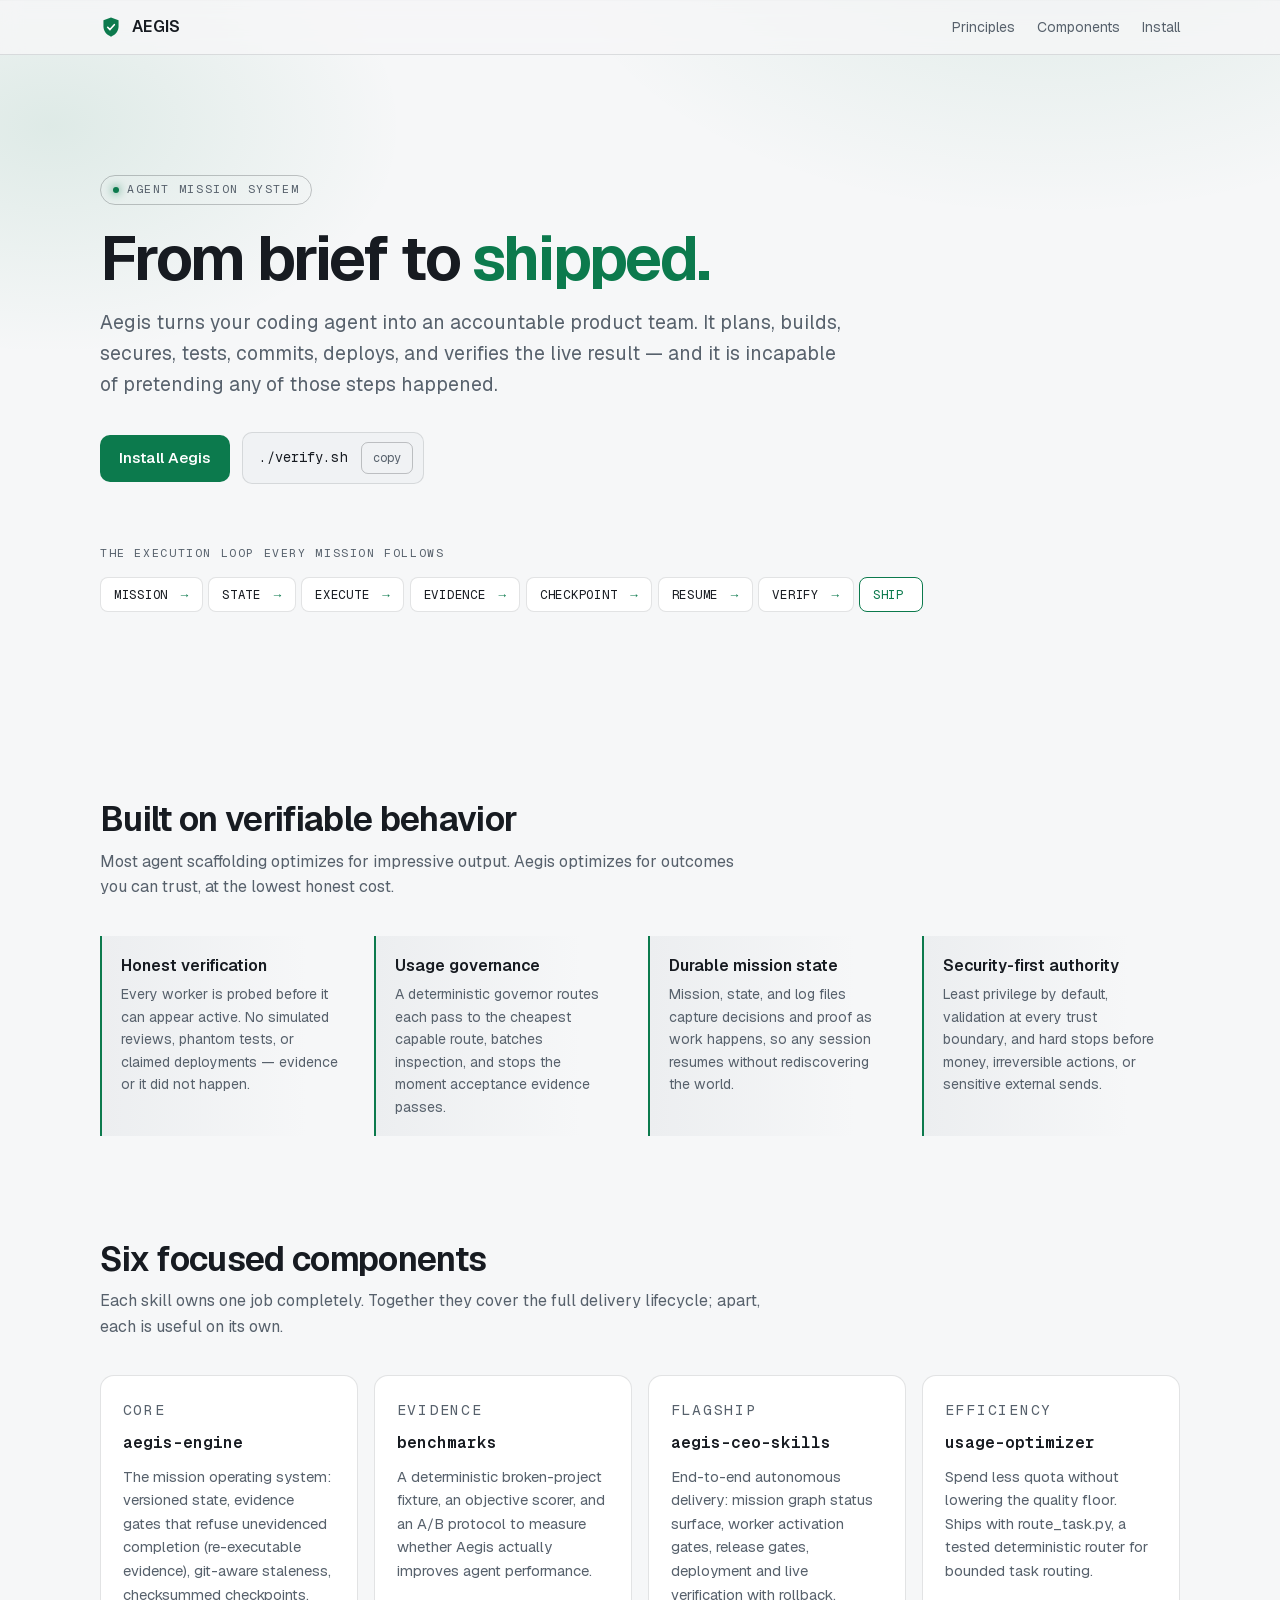
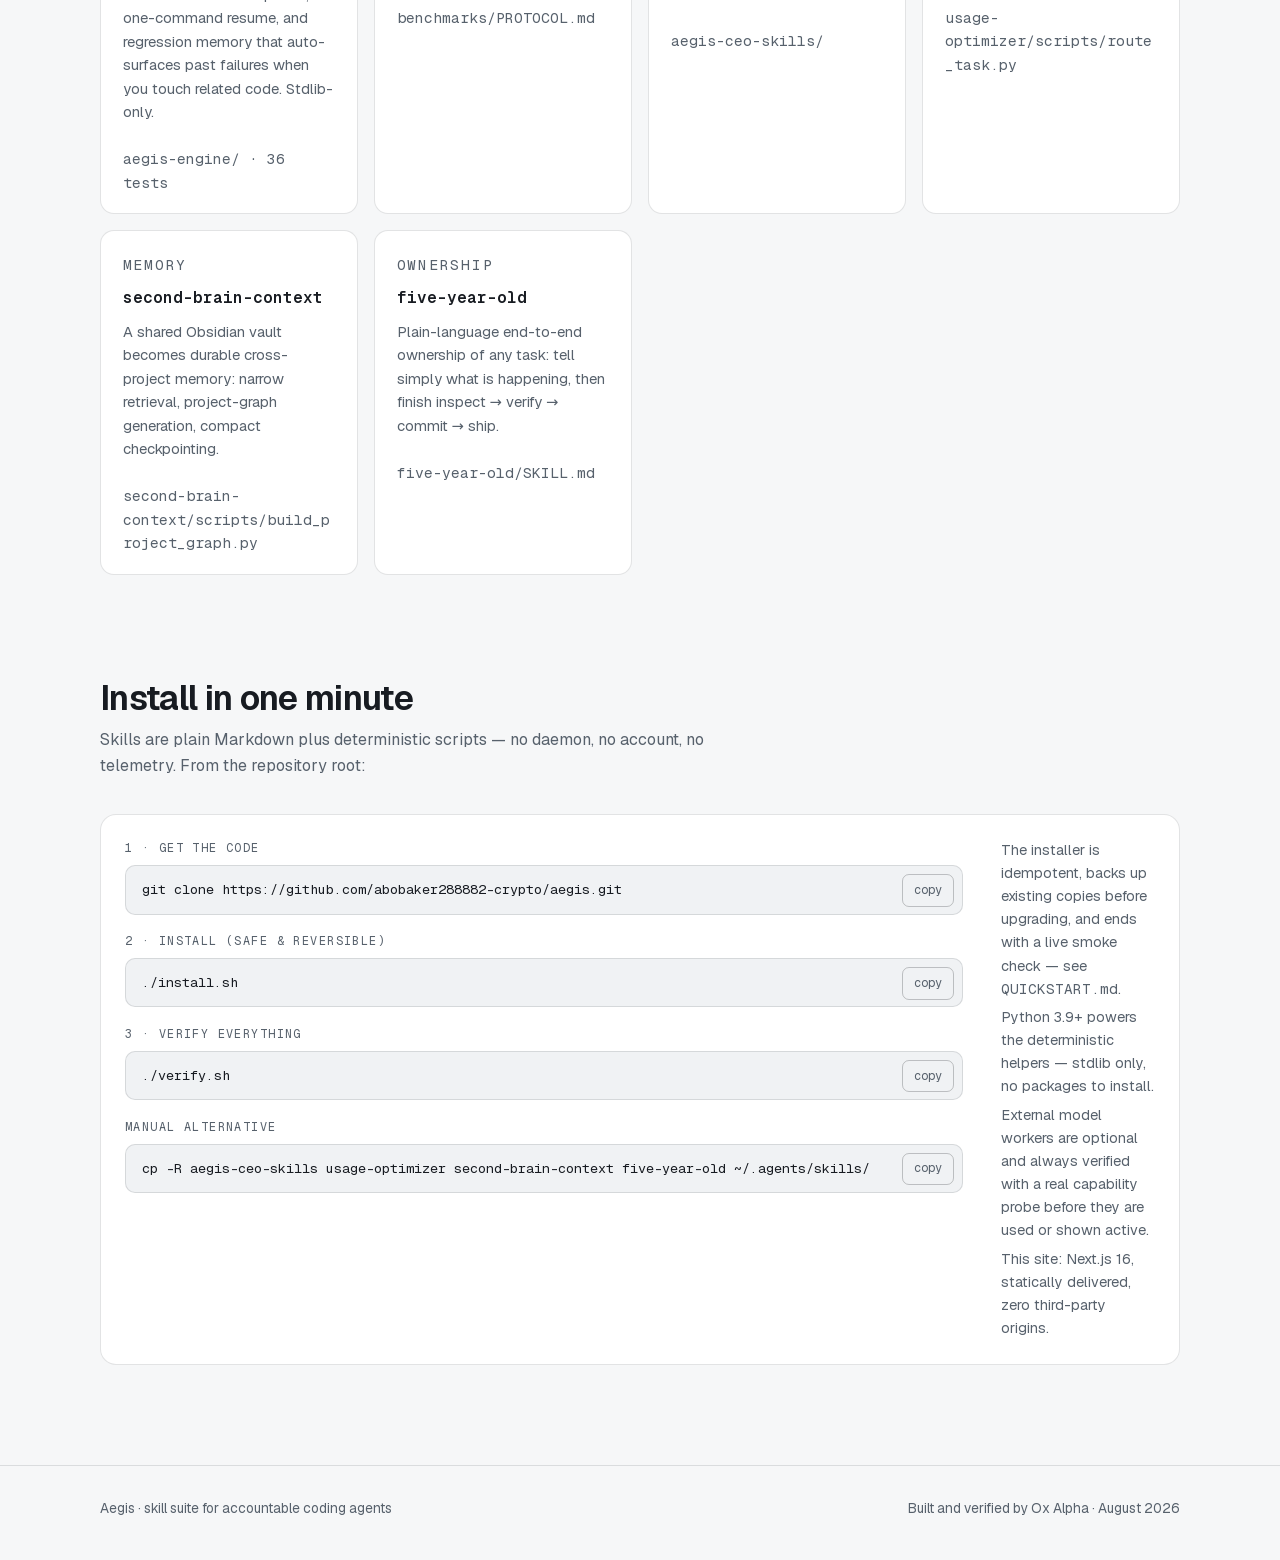
==== commit 2d9d01f1: "Deploy v2.1.0 claims" ====
--- a/index.html
+++ b/index.html
@@ -1,2 +1,2 @@
-<!DOCTYPE html><html lang="en"><head><meta charSet="utf-8"/><meta name="viewport" content="width=device-width, initial-scale=1"/><link rel="stylesheet" href="/_next/static/css/index.B1SCf3bv.css" data-rsc-css-href="/_next/static/css/index.B1SCf3bv.css" data-precedence="vite-rsc/importer-resources"/><link rel="modulepreload" fetchPriority="low" href="/_next/static/chunks/index-Dianfo97.js"/><script src="/_next/static/chunks/rolldown-runtime-C60lm6uB.js" type="module" async=""></script><script src="/_next/static/chunks/framework-BaE7mD_r.js" type="module" async=""></script><script src="/_next/static/chunks/app-elements-Drg5O4vw.js" type="module" async=""></script><script src="/_next/static/chunks/hash-D0ldriCF.js" type="module" async=""></script><script src="/_next/static/chunks/record-BdkTR7AP.js" type="module" async=""></script><script src="/_next/static/chunks/app-rsc-cache-busting-BYFTnvfI.js" type="module" async=""></script><script src="/_next/static/chunks/app-rsc-render-mode-IDJu5NEE.js" type="module" async=""></script><script src="/_next/static/chunks/headers-MnPyToYO.js" type="module" async=""></script><script src="/_next/static/chunks/protocol-headers-BwkNXebS.js" type="module" async=""></script><script src="/_next/static/chunks/deployment-id-DFhHa9wO.js" type="module" async=""></script><script src="/_next/static/chunks/navigation-errors-wvgRKjB-.js" type="module" async=""></script><link rel="modulepreload" href="/_next/static/chunks/layout-segment-context-CeIy5lNi.js" crossorigin=""/><link rel="modulepreload" href="/_next/static/chunks/link-bq18lOE-.js" crossorigin=""/><link rel="modulepreload" href="/_next/static/chunks/query-DDhZxhdQ.js" crossorigin=""/><link rel="modulepreload" href="/_next/static/chunks/CopyButton-BSLIUMZZ.js" crossorigin=""/><title>Aegis — Ship outcomes, not artifacts</title><meta name="description" content="A skill suite that turns your coding agent into an accountable product team: plan, build, secure, test, commit, deploy, and verify live — without faking any step."/><meta property="og:title" content="Aegis — Ship outcomes, not artifacts"/><meta property="og:description" content="Turn your coding agent into an accountable product team: plan, build, secure, test, deploy, and verify live — without faking any step."/><meta property="og:url" content="https://abobaker288882-crypto.github.io/"/><meta property="og:site_name" content="Aegis"/><meta property="og:type" content="website"/><meta property="og:image" content="http://localhost:3000/og.png"/><meta property="og:image:width" content="1200"/><meta property="og:image:height" content="630"/><meta property="og:image:alt" content="Aegis — from brief to shipped"/><meta name="twitter:card" content="summary_large_image"/><meta name="twitter:title" content="Aegis — Ship outcomes, not artifacts"/><meta name="twitter:description" content="Turn your coding agent into an accountable product team — without faking any step."/><meta name="twitter:image" content="http://localhost:3000/og.png"/><meta name="theme-color" content="#f6f7f8" media="(prefers-color-scheme: light)"/><meta name="theme-color" content="#0a0c0f" media="(prefers-color-scheme: dark)"/><script>Object.assign(((self[Symbol.for("vinext.navigationRuntime")]??={bootstrap:{routeManifest:null},functions:{}}).bootstrap.rsc??={rsc:[]}),{params:{},nav:{"pathname":"/","searchParams":[]}})</script><link rel="modulepreload" href="/_next/static/chunks/index-Dianfo97.js" />
-</head><body><header class="site-header"><div class="container"><a href="/" class="brand" aria-label="Aegis home"><svg width="22" height="22" viewBox="0 0 32 32" aria-hidden="true"><path d="M16 2l11 4v9c0 7.5-4.7 12.6-11 15C9.7 27.6 5 22.5 5 15V6z" fill="var(--accent)"></path><path d="M11.2 16.4l3.3 3.3 6.3-7" fill="none" stroke="var(--on-accent)" stroke-width="2.4" stroke-linecap="round" stroke-linejoin="round"></path></svg>AEGIS</a><nav class="site-nav" aria-label="Primary"><a href="#principles">Principles</a><a href="#components">Components</a><a href="#install">Install</a></nav></div></header><main><section class="hero"><div class="container"><p class="eyebrow">Agent mission system</p><h1>From brief to <em>shipped.</em></h1><p class="lede">Aegis turns your coding agent into an accountable product team. It plans, builds, secures, tests, commits, deploys, and verifies the live result — and it is incapable of pretending any of those steps happened.</p><div class="hero-actions"><a class="btn btn-primary" href="#install">Install Aegis</a><span class="install-chip"><code>./verify.sh</code><button type="button" class="copy-btn" data-copied="false" aria-label="Copy to clipboard">copy</button></span></div><div class="pipeline-section"><p class="pipeline-label" id="pipeline-label">The execution loop every mission follows</p><ol class="pipeline" aria-labelledby="pipeline-label"><li>MISSION</li><li>STATE</li><li>EXECUTE</li><li>EVIDENCE</li><li>CHECKPOINT</li><li>RESUME</li><li>VERIFY</li><li data-state="terminal">SHIP</li></ol></div></div></section><section class="section container" id="principles"><div class="section-head"><h2>Built on verifiable behavior</h2><p>Most agent scaffolding optimizes for impressive output. Aegis optimizes for outcomes you can trust, at the lowest honest cost.</p></div><div class="pillars"><div class="pillar"><h3>Honest verification</h3><p>Every worker is probed before it can appear active. No simulated reviews, phantom tests, or claimed deployments — evidence or it did not happen.</p></div><div class="pillar"><h3>Usage governance</h3><p>A deterministic governor routes each pass to the cheapest capable route, batches inspection, and stops the moment acceptance evidence passes.</p></div><div class="pillar"><h3>Durable mission state</h3><p>Mission, state, and log files capture decisions and proof as work happens, so any session resumes without rediscovering the world.</p></div><div class="pillar"><h3>Security-first authority</h3><p>Least privilege by default, validation at every trust boundary, and hard stops before money, irreversible actions, or sensitive external sends.</p></div></div></section><section class="section container" id="components"><div class="section-head"><h2>Six focused components</h2><p>Each skill owns one job completely. Together they cover the full delivery lifecycle; apart, each is useful on its own.</p></div><div class="grid-cards"><article class="card"><p class="card-tag">Core</p><h3>aegis-engine</h3><p>The mission operating system: versioned state, evidence gates that refuse unevidenced completion, git-aware staleness, checksummed checkpoints, one-command resume, doctor diagnostics. Stdlib-only.</p><p class="card-path">aegis-engine/ · 24 tests</p></article><article class="card"><p class="card-tag">Evidence</p><h3>benchmarks</h3><p>A deterministic broken-project fixture, an objective scorer, and an A/B protocol to measure whether Aegis actually improves agent performance.</p><p class="card-path">benchmarks/PROTOCOL.md</p></article><article class="card"><p class="card-tag">Flagship</p><h3>aegis-ceo-skills</h3><p>End-to-end autonomous delivery: mission graph status surface, worker activation gates, release gates, deployment and live verification with rollback.</p><p class="card-path">aegis-ceo-skills/</p></article><article class="card"><p class="card-tag">Efficiency</p><h3>usage-optimizer</h3><p>Spend less quota without lowering the quality floor. Ships with route_task.py, a tested deterministic router for bounded task routing.</p><p class="card-path">usage-optimizer/scripts/route_task.py</p></article><article class="card"><p class="card-tag">Memory</p><h3>second-brain-context</h3><p>A shared Obsidian vault becomes durable cross-project memory: narrow retrieval, project-graph generation, compact checkpointing.</p><p class="card-path">second-brain-context/scripts/build_project_graph.py</p></article><article class="card"><p class="card-tag">Ownership</p><h3>five-year-old</h3><p>Plain-language end-to-end ownership of any task: tell simply what is happening, then finish inspect → verify → commit → ship.</p><p class="card-path">five-year-old/SKILL.md</p></article></div></section><section class="section container" id="install"><div class="section-head"><h2>Install in one minute</h2><p>Skills are plain Markdown plus deterministic scripts — no daemon, no account, no telemetry. From the repository root:</p></div><div class="install-panel"><dl class="step"><dt>1 · Get the code</dt><dd><div class="codeblock"><code>git clone https://github.com/abobaker288882-crypto/aegis.git</code><button type="button" class="copy-btn" data-copied="false" aria-label="Copy to clipboard">copy</button></div></dd><dt>2 · Install (safe &amp; reversible)</dt><dd><div class="codeblock"><code>./install.sh</code><button type="button" class="copy-btn" data-copied="false" aria-label="Copy to clipboard">copy</button></div></dd><dt>3 · Verify everything</dt><dd><div class="codeblock"><code>./verify.sh</code><button type="button" class="copy-btn" data-copied="false" aria-label="Copy to clipboard">copy</button></div></dd><dt>Manual alternative</dt><dd><div class="codeblock"><code>cp -R aegis-ceo-skills usage-optimizer second-brain-context five-year-old ~/.agents/skills/</code><button type="button" class="copy-btn" data-copied="false" aria-label="Copy to clipboard">copy</button></div></dd></dl><ul class="requirements"><li>The installer is idempotent, backs up existing copies before upgrading, and ends with a live smoke check — see<code> QUICKSTART.md</code>.</li><li>Python 3.9+ powers the deterministic helpers — stdlib only, no packages to install.</li><li>External model workers are optional and always verified with a real capability probe before they are used or shown active.</li><li>This site: Next.js 16, statically delivered, zero third-party origins.</li></ul></div></section></main><footer class="site-footer"><div class="container"><p>Aegis · skill suite for accountable coding agents</p><p>Built and verified by Ox Alpha · August 2026</p></div></footer><script type="module" src="/_next/static/chunks/index-Dianfo97.js" id="_R_" async=""></script><script>((self[Symbol.for("vinext.navigationRuntime")]??={bootstrap:{routeManifest:null},functions:{}}).bootstrap.rsc??={rsc:[]}).rsc.push("2:I[\"152b7c768662\",[],\"Children\",1]\n")</script><script>((self[Symbol.for("vinext.navigationRuntime")]??={bootstrap:{routeManifest:null},functions:{}}).bootstrap.rsc??={rsc:[]}).rsc.push("3:I[\"ac4cd3bf48ca\",[],\"GlobalErrorBoundary\",1]\n")</script><script>((self[Symbol.for("vinext.navigationRuntime")]??={bootstrap:{routeManifest:null},functions:{}}).bootstrap.rsc??={rsc:[]}).rsc.push("4:I[\"f25f62437ec9\",[],\"default\",1]\n")</script><script>((self[Symbol.for("vinext.navigationRuntime")]??={bootstrap:{routeManifest:null},functions:{}}).bootstrap.rsc??={rsc:[]}).rsc.push("5:I[\"ac4cd3bf48ca\",[],\"ErrorBoundary\",1]\n")</script><script>((self[Symbol.for("vinext.navigationRuntime")]??={bootstrap:{routeManifest:null},functions:{}}).bootstrap.rsc??={rsc:[]}).rsc.push("6:I[\"5a70c7692a12\",[],\"LayoutSegmentProvider\",1]\n")</script><script>((self[Symbol.for("vinext.navigationRuntime")]??={bootstrap:{routeManifest:null},functions:{}}).bootstrap.rsc??={rsc:[]}).rsc.push("7:I[\"152b7c768662\",[],\"Slot\",1]\n")</script><script>((self[Symbol.for("vinext.navigationRuntime")]??={bootstrap:{routeManifest:null},functions:{}}).bootstrap.rsc??={rsc:[]}).rsc.push("8:I[\"302faa7eb9bd\",[],\"AppRouterScrollTarget\",1]\n")</script><script>((self[Symbol.for("vinext.navigationRuntime")]??={bootstrap:{routeManifest:null},functions:{}}).bootstrap.rsc??={rsc:[]}).rsc.push("9:I[\"ac4cd3bf48ca\",[],\"RedirectBoundary\",1]\n")</script><script>((self[Symbol.for("vinext.navigationRuntime")]??={bootstrap:{routeManifest:null},functions:{}}).bootstrap.rsc??={rsc:[]}).rsc.push(":HL[\"/_next/static/css/index.B1SCf3bv.css\",\"style\"     ]\n")</script><script>((self[Symbol.for("vinext.navigationRuntime")]??={bootstrap:{routeManifest:null},functions:{}}).bootstrap.rsc??={rsc:[]}).rsc.push("0:{\"__route\":\"route:/\",\"__interceptionContext\":null,\"__layoutIds\":[\"layout:/\"],\"__rootLayout\":\"/\",\"__sourcePage\":\"/page\",\"page:/\":\"$L1\",\"layout:/\":[[[[\"$\",\"link\",\"css:/_next/static/css/index.B1SCf3bv.css\",{\"rel\":\"stylesheet\",\"precedence\":\"vite-rsc/importer-resources\",\"href\":\"/_next/static/css/index.B1SCf3bv.css\",\"data-rsc-css-href\":\"/_next/static/css/index.B1SCf3bv.css\"}],\"$undefined\"],[\"$\",\"html\",null,{\"lang\":\"en\",\"children\":[\"$\",\"body\",null,{\"children\":[\"$\",\"$L2\",null,{}]}]}]],null],\"route:/\":[[[\"$\",\"meta\",null,{\"charSet\":\"utf-8\"}],[[\"$\",\"title\",\"0\",{\"children\":\"Aegis — Ship outcomes, not artifacts\"}],[\"$\",\"meta\",\"1\",{\"name\":\"description\",\"content\":\"A skill suite that turns your coding agent into an accountable product team: plan, build, secure, test, commit, deploy, and verify live — without faking any step.\"}],[\"$\",\"meta\",\"2\",{\"property\":\"og:title\",\"content\":\"Aegis — Ship outcomes, not artifacts\"}],[\"$\",\"meta\",\"3\",{\"property\":\"og:description\",\"content\":\"Turn your coding agent into an accountable product team: plan, build, secure, test, deploy, and verify live — without faking any step.\"}],[\"$\",\"meta\",\"4\",{\"property\":\"og:url\",\"content\":\"https://abobaker288882-crypto.github.io/\"}],[\"$\",\"meta\",\"5\",{\"property\":\"og:site_name\",\"content\":\"Aegis\"}],[\"$\",\"meta\",\"6\",{\"property\":\"og:type\",\"content\":\"website\"}],[\"$\",\"meta\",\"7\",{\"property\":\"og:image\",\"content\":\"http://localhost:3000/og.png\"}],[\"$\",\"meta\",\"8\",{\"property\":\"og:image:width\",\"content\":\"1200\"}],[\"$\",\"meta\",\"9\",{\"property\":\"og:image:height\",\"content\":\"630\"}],[\"$\",\"meta\",\"10\",{\"property\":\"og:image:alt\",\"content\":\"Aegis — from brief to shipped\"}],[\"$\",\"meta\",\"11\",{\"name\":\"twitter:card\",\"content\":\"summary_large_image\"}],[\"$\",\"meta\",\"12\",{\"name\":\"twitter:title\",\"content\":\"Aegis — Ship outcomes, not artifacts\"}],[\"$\",\"meta\",\"13\",{\"name\":\"twitter:description\",\"content\":\"Turn your coding agent into an accountable product team — without faking any step.\"}],[\"$\",\"meta\",\"14\",{\"name\":\"twitter:image\",\"content\":\"http://localhost:3000/og.png\"}]],[[\"$\",\"meta\",\"0\",{\"name\":\"viewport\",\"content\":\"width=device-width, initial-scale=1\"}],[\"$\",\"meta\",\"1\",{\"name\":\"theme-color\",\"content\":\"#f6f7f8\",\"media\":\"(prefers-color-scheme: light)\"}],[\"$\",\"meta\",\"2\",{\"name\":\"theme-color\",\"content\":\"#0a0c0f\",\"media\":\"(prefers-color-scheme: dark)\"}]]],[\"$\",\"$L3\",null,{\"fallback\":\"$4\",\"children\":[\"$\",\"$L5\",null,{\"fallback\":\"$4\",\"children\":[\"$\",\"$L6\",null,{\"providerId\":\"layout:/\",\"segmentMap\":{\"children\":[]},\"children\":[\"$\",\"$L7\",null,{\"id\":\"layout:/\",\"parallelSlots\":\"$undefined\",\"children\":[\"$\",\"$L8\",null,{\"children\":[\"$\",\"$L9\",null,{\"children\":[[\"$\",\"$L6\",null,{\"providerId\":\"page:/\",\"segmentMap\":{\"children\":[\"__PAGE__\"]},\"children\":[\"$\",\"$L7\",null,{\"id\":\"page:/\"}]}],null]}]}]}]}]}]}],null,null],\"__layoutFlags\":{\"layout:/\":\"s\"},\"__artifactCompatibility\":{\"schemaVersion\":1,\"graphVersion\":\"app-route-graph:1177fd80f83fa7b0\",\"deploymentVersion\":\"fedd04bd-3485-41b8-9488-46c99d5723cb\",\"appElementsSchemaVersion\":1,\"rscPayloadSchemaVersion\":1,\"rootBoundaryId\":\"/\",\"renderEpoch\":null},\"__renderObservation\":{\"schemaVersion\":1,\"output\":{\"kind\":\"app-rsc\",\"mountedSlotsFingerprint\":null,\"renderEpoch\":null,\"rootBoundaryId\":\"/\",\"routeId\":\"route:/\"},\"completeness\":\"partial\",\"boundaryOutcome\":{\"kind\":\"unknown\"},\"requestApis\":[{\"kind\":\"connection\",\"status\":\"unknown\"},{\"kind\":\"cookies\",\"status\":\"unknown\"},{\"kind\":\"draftMode\",\"status\":\"unknown\"},{\"kind\":\"headers\",\"status\":\"unknown\"},{\"kind\":\"params\",\"status\":\"unknown\"},{\"kind\":\"searchParams\",\"status\":\"unknown\"}],\"dynamicFetches\":[],\"cacheTags\":[\"/\",\"_N_T_/\",\"_N_T_/index\",\"_N_T_/layout\",\"_N_T_/page\"],\"pathTags\":[\"/\"],\"cacheability\":\"unknown\",\"downgrade\":{\"target\":\"freshRender\",\"reasons\":[{\"code\":\"CP_DOWNGRADE_CACHEABILITY_UNKNOWN\",\"target\":\"freshRender\"},{\"code\":\"CP_DOWNGRADE_INCOMPLETE_OBSERVATION\",\"completeness\":\"partial\",\"target\":\"freshRender\"},{\"code\":\"CP_DOWNGRADE_UNKNOWN_REQUEST_API\",\"requestApi\":\"connection\",\"target\":\"freshRender\"},{\"code\":\"CP_DOWNGRADE_UNKNOWN_REQUEST_API\",\"requestApi\":\"cookies\",\"target\":\"freshRender\"},{\"code\":\"CP_DOWNGRADE_UNKNOWN_REQUEST_API\",\"requestApi\":\"draftMode\",\"target\":\"freshRender\"},{\"code\":\"CP_DOWNGRADE_UNKNOWN_REQUEST_API\",\"requestApi\":\"headers\",\"target\":\"freshRender\"},{\"code\":\"CP_DOWNGRADE_UNKNOWN_REQUEST_API\",\"requestApi\":\"params\",\"target\":\"freshRender\"},{\"code\":\"CP_DOWNGRADE_UNKNOWN_REQUEST_API\",\"requestApi\":\"searchParams\",\"target\":\"freshRender\"}],\"fallback\":{\"kind\":\"breakerFallback\",\"code\":\"CP_PRIVATE_DYNAMIC_DOWNGRADE\",\"mode\":\"renderFresh\",\"scope\":\"affectedOutput\",\"fields\":{\"reasonCodes\":[\"CP_DOWNGRADE_CACHEABILITY_UNKNOWN\",\"CP_DOWNGRADE_INCOMPLETE_OBSERVATION\",\"CP_DOWNGRADE_UNKNOWN_REQUEST_API\",\"CP_DOWNGRADE_UNKNOWN_REQUEST_API\",\"CP_DOWNGRADE_UNKNOWN_REQUEST_API\",\"CP_DOWNGRADE_UNKNOWN_REQUEST_API\",\"CP_DOWNGRADE_UNKNOWN_REQUEST_API\",\"CP_DOWNGRADE_UNKNOWN_REQUEST_API\"],\"target\":\"freshRender\"}},\"isPublicCacheCandidate\":false}}}\n")</script><script>((self[Symbol.for("vinext.navigationRuntime")]??={bootstrap:{routeManifest:null},functions:{}}).bootstrap.rsc??={rsc:[]}).rsc.push("a:I[\"c2747888630f\",[],\"default\",1]\n")</script><script>((self[Symbol.for("vinext.navigationRuntime")]??={bootstrap:{routeManifest:null},functions:{}}).bootstrap.rsc??={rsc:[]}).rsc.push("b:I[\"319c27bb930d\",[],\"default\",1]\n")</script><script>((self[Symbol.for("vinext.navigationRuntime")]??={bootstrap:{routeManifest:null},functions:{}}).bootstrap.rsc??={rsc:[]}).rsc.push("1:[[\"$\",\"header\",null,{\"className\":\"site-header\",\"children\":[\"$\",\"div\",null,{\"className\":\"container\",\"children\":[[\"$\",\"$La\",null,{\"className\":\"brand\",\"href\":\"/\",\"aria-label\":\"Aegis home\",\"children\":[[\"$\",\"svg\",null,{\"width\":\"22\",\"height\":\"22\",\"viewBox\":\"0 0 32 32\",\"aria-hidden\":\"true\",\"children\":[[\"$\",\"path\",null,{\"d\":\"M16 2l11 4v9c0 7.5-4.7 12.6-11 15C9.7 27.6 5 22.5 5 15V6z\",\"fill\":\"var(--accent)\"}],[\"$\",\"path\",null,{\"d\":\"M11.2 16.4l3.3 3.3 6.3-7\",\"fill\":\"none\",\"stroke\":\"var(--on-accent)\",\"strokeWidth\":\"2.4\",\"strokeLinecap\":\"round\",\"strokeLinejoin\":\"round\"}]]}],\"AEGIS\"]}],[\"$\",\"nav\",null,{\"className\":\"site-nav\",\"aria-label\":\"Primary\",\"children\":[[\"$\",\"a\",null,{\"href\":\"#principles\",\"children\":\"Principles\"}],[\"$\",\"a\",null,{\"href\":\"#components\",\"children\":\"Components\"}],[\"$\",\"a\",null,{\"href\":\"#install\",\"children\":\"Install\"}]]}]]}]}],[\"$\",\"main\",null,{\"children\":[[\"$\",\"section\",null,{\"className\":\"hero\",\"children\":[\"$\",\"div\",null,{\"className\":\"container\",\"children\":[[\"$\",\"p\",null,{\"className\":\"eyebrow\",\"children\":\"Agent mission system\"}],[\"$\",\"h1\",null,{\"children\":[\"From brief to \",[\"$\",\"em\",null,{\"children\":\"shipped.\"}]]}],[\"$\",\"p\",null,{\"className\":\"lede\",\"children\":\"Aegis turns your coding agent into an accountable product team. It plans, builds, secures, tests, commits, deploys, and verifies the live result — and it is incapable of pretending any of those steps happened.\"}],[\"$\",\"div\",null,{\"className\":\"hero-actions\",\"children\":[[\"$\",\"a\",null,{\"className\":\"btn btn-primary\",\"href\":\"#install\",\"children\":\"Install Aegis\"}],[\"$\",\"span\",null,{\"className\":\"install-chip\",\"children\":[[\"$\",\"code\",null,{\"children\":\"./verify.sh\"}],[\"$\",\"$Lb\",null,{\"text\":\"./verify.sh\"}]]}]]}],[\"$\",\"div\",null,{\"className\":\"pipeline-section\",\"children\":[[\"$\",\"p\",null,{\"className\":\"pipeline-label\",\"id\":\"pipeline-label\",\"children\":\"The execution loop every mission follows\"}],[\"$\",\"ol\",null,{\"className\":\"pipeline\",\"aria-labelledby\":\"pipeline-label\",\"children\":[[[\"$\",\"li\",\"MISSION\",{\"children\":\"MISSION\"}],[\"$\",\"li\",\"STATE\",{\"children\":\"STATE\"}],[\"$\",\"li\",\"EXECUTE\",{\"children\":\"EXECUTE\"}],[\"$\",\"li\",\"EVIDENCE\",{\"children\":\"EVIDENCE\"}],[\"$\",\"li\",\"CHECKPOINT\",{\"children\":\"CHECKPOINT\"}],[\"$\",\"li\",\"RESUME\",{\"children\":\"RESUME\"}],[\"$\",\"li\",\"VERIFY\",{\"children\":\"VERIFY\"}]],[\"$\",\"li\",null,{\"data-state\":\"terminal\",\"children\":\"SHIP\"}]]}]]}]]}]}],[\"$\",\"section\",null,{\"className\":\"section container\",\"id\":\"principles\",\"children\":[[\"$\",\"div\",null,{\"className\":\"section-head\",\"children\":[[\"$\",\"h2\",null,{\"children\":\"Built on verifiable behavior\"}],[\"$\",\"p\",null,{\"children\":\"Most agent scaffolding optimizes for impressive output. Aegis optimizes for outcomes you can trust, at the lowest honest cost.\"}]]}],[\"$\",\"div\",null,{\"className\":\"pillars\",\"children\":[[\"$\",\"div\",\"Honest verification\",{\"className\":\"pillar\",\"children\":[[\"$\",\"h3\",null,{\"children\":\"Honest verification\"}],[\"$\",\"p\",null,{\"children\":\"Every worker is probed before it can appear active. No simulated reviews, phantom tests, or claimed deployments — evidence or it did not happen.\"}]]}],[\"$\",\"div\",\"Usage governance\",{\"className\":\"pillar\",\"children\":[[\"$\",\"h3\",null,{\"children\":\"Usage governance\"}],[\"$\",\"p\",null,{\"children\":\"A deterministic governor routes each pass to the cheapest capable route, batches inspection, and stops the moment acceptance evidence passes.\"}]]}],[\"$\",\"div\",\"Durable mission state\",{\"className\":\"pillar\",\"children\":[[\"$\",\"h3\",null,{\"children\":\"Durable mission state\"}],[\"$\",\"p\",null,{\"children\":\"Mission, state, and log files capture decisions and proof as work happens, so any session resumes without rediscovering the world.\"}]]}],[\"$\",\"div\",\"Security-first authority\",{\"className\":\"pillar\",\"children\":[[\"$\",\"h3\",null,{\"children\":\"Security-first authority\"}],[\"$\",\"p\",null,{\"children\":\"Least privilege by default, validation at every trust boundary, and hard stops before money, irreversible actions, or sensitive external sends.\"}]]}]]}]]}],[\"$\",\"section\",null,{\"className\":\"section container\",\"id\":\"components\",\"children\":[[\"$\",\"div\",null,{\"className\":\"section-head\",\"children\":[[\"$\",\"h2\",null,{\"children\":\"Six focused components\"}],[\"$\",\"p\",null,{\"children\":\"Each skill owns one job completely. Together they cover the full delivery lifecycle; apart, each is useful on its own.\"}]]}],[\"$\",\"div\",null,{\"className\":\"grid-cards\",\"children\":[[\"$\",\"article\",\"aegis-engine\",{\"className\":\"card\",\"children\":[\"$Lc\",\"$Ld\",\"$Le\",\"$Lf\"]}],\"$L10\",\"$L11\",\"$L12\",\"$L13\",\"$L14\"]}]]}],\"$L15\"]}],\"$L16\"]\n")</script><script>((self[Symbol.for("vinext.navigationRuntime")]??={bootstrap:{routeManifest:null},functions:{}}).bootstrap.rsc??={rsc:[]}).rsc.push("c:[\"$\",\"p\",null,{\"className\":\"card-tag\",\"children\":\"Core\"}]\n")</script><script>((self[Symbol.for("vinext.navigationRuntime")]??={bootstrap:{routeManifest:null},functions:{}}).bootstrap.rsc??={rsc:[]}).rsc.push("d:[\"$\",\"h3\",null,{\"children\":\"aegis-engine\"}]\n")</script><script>((self[Symbol.for("vinext.navigationRuntime")]??={bootstrap:{routeManifest:null},functions:{}}).bootstrap.rsc??={rsc:[]}).rsc.push("e:[\"$\",\"p\",null,{\"children\":\"The mission operating system: versioned state, evidence gates that refuse unevidenced completion, git-aware staleness, checksummed checkpoints, one-command resume, doctor diagnostics. Stdlib-only.\"}]\n")</script><script>((self[Symbol.for("vinext.navigationRuntime")]??={bootstrap:{routeManifest:null},functions:{}}).bootstrap.rsc??={rsc:[]}).rsc.push("f:[\"$\",\"p\",null,{\"className\":\"card-path\",\"children\":\"aegis-engine/ · 24 tests\"}]\n")</script><script>((self[Symbol.for("vinext.navigationRuntime")]??={bootstrap:{routeManifest:null},functions:{}}).bootstrap.rsc??={rsc:[]}).rsc.push("10:[\"$\",\"article\",\"benchmarks\",{\"className\":\"card\",\"children\":[[\"$\",\"p\",null,{\"className\":\"card-tag\",\"children\":\"Evidence\"}],[\"$\",\"h3\",null,{\"children\":\"benchmarks\"}],[\"$\",\"p\",null,{\"children\":\"A deterministic broken-project fixture, an objective scorer, and an A/B protocol to measure whether Aegis actually improves agent performance.\"}],[\"$\",\"p\",null,{\"className\":\"card-path\",\"children\":\"benchmarks/PROTOCOL.md\"}]]}]\n")</script><script>((self[Symbol.for("vinext.navigationRuntime")]??={bootstrap:{routeManifest:null},functions:{}}).bootstrap.rsc??={rsc:[]}).rsc.push("11:[\"$\",\"article\",\"aegis-ceo-skills\",{\"className\":\"card\",\"children\":[[\"$\",\"p\",null,{\"className\":\"card-tag\",\"children\":\"Flagship\"}],[\"$\",\"h3\",null,{\"children\":\"aegis-ceo-skills\"}],[\"$\",\"p\",null,{\"children\":\"End-to-end autonomous delivery: mission graph status surface, worker activation gates, release gates, deployment and live verification with rollback.\"}],[\"$\",\"p\",null,{\"className\":\"card-path\",\"children\":\"aegis-ceo-skills/\"}]]}]\n")</script><script>((self[Symbol.for("vinext.navigationRuntime")]??={bootstrap:{routeManifest:null},functions:{}}).bootstrap.rsc??={rsc:[]}).rsc.push("12:[\"$\",\"article\",\"usage-optimizer\",{\"className\":\"card\",\"children\":[[\"$\",\"p\",null,{\"className\":\"card-tag\",\"children\":\"Efficiency\"}],[\"$\",\"h3\",null,{\"children\":\"usage-optimizer\"}],[\"$\",\"p\",null,{\"children\":\"Spend less quota without lowering the quality floor. Ships with route_task.py, a tested deterministic router for bounded task routing.\"}],[\"$\",\"p\",null,{\"className\":\"card-path\",\"children\":\"usage-optimizer/scripts/route_task.py\"}]]}]\n")</script><script>((self[Symbol.for("vinext.navigationRuntime")]??={bootstrap:{routeManifest:null},functions:{}}).bootstrap.rsc??={rsc:[]}).rsc.push("13:[\"$\",\"article\",\"second-brain-context\",{\"className\":\"card\",\"children\":[[\"$\",\"p\",null,{\"className\":\"card-tag\",\"children\":\"Memory\"}],[\"$\",\"h3\",null,{\"children\":\"second-brain-context\"}],[\"$\",\"p\",null,{\"children\":\"A shared Obsidian vault becomes durable cross-project memory: narrow retrieval, project-graph generation, compact checkpointing.\"}],[\"$\",\"p\",null,{\"className\":\"card-path\",\"children\":\"second-brain-context/scripts/build_project_graph.py\"}]]}]\n")</script><script>((self[Symbol.for("vinext.navigationRuntime")]??={bootstrap:{routeManifest:null},functions:{}}).bootstrap.rsc??={rsc:[]}).rsc.push("14:[\"$\",\"article\",\"five-year-old\",{\"className\":\"card\",\"children\":[[\"$\",\"p\",null,{\"className\":\"card-tag\",\"children\":\"Ownership\"}],[\"$\",\"h3\",null,{\"children\":\"five-year-old\"}],[\"$\",\"p\",null,{\"children\":\"Plain-language end-to-end ownership of any task: tell simply what is happening, then finish inspect → verify → commit → ship.\"}],[\"$\",\"p\",null,{\"className\":\"card-path\",\"children\":\"five-year-old/SKILL.md\"}]]}]\n")</script><script>((self[Symbol.for("vinext.navigationRuntime")]??={bootstrap:{routeManifest:null},functions:{}}).bootstrap.rsc??={rsc:[]}).rsc.push("15:[\"$\",\"section\",null,{\"className\":\"section container\",\"id\":\"install\",\"children\":[[\"$\",\"div\",null,{\"className\":\"section-head\",\"children\":[[\"$\",\"h2\",null,{\"children\":\"Install in one minute\"}],[\"$\",\"p\",null,{\"children\":\"Skills are plain Markdown plus deterministic scripts — no daemon, no account, no telemetry. From the repository root:\"}]]}],[\"$\",\"div\",null,{\"className\":\"install-panel\",\"children\":[[\"$\",\"dl\",null,{\"className\":\"step\",\"children\":[[\"$\",\"dt\",null,{\"children\":\"1 · Get the code\"}],[\"$\",\"dd\",null,{\"children\":[\"$\",\"div\",null,{\"className\":\"codeblock\",\"children\":[[\"$\",\"code\",null,{\"children\":\"git clone https://github.com/abobaker288882-crypto/aegis.git\"}],[\"$\",\"$Lb\",null,{\"text\":\"git clone https://github.com/abobaker288882-crypto/aegis.git\"}]]}]}],[\"$\",\"dt\",null,{\"children\":\"2 · Install (safe \u0026 reversible)\"}],[\"$\",\"dd\",null,{\"children\":[\"$\",\"div\",null,{\"className\":\"codeblock\",\"children\":[[\"$\",\"code\",null,{\"children\":\"./install.sh\"}],[\"$\",\"$Lb\",null,{\"text\":\"./install.sh\"}]]}]}],[\"$\",\"dt\",null,{\"children\":\"3 · Verify everything\"}],[\"$\",\"dd\",null,{\"children\":[\"$\",\"div\",null,{\"className\":\"codeblock\",\"children\":[[\"$\",\"code\",null,{\"children\":\"./verify.sh\"}],[\"$\",\"$Lb\",null,{\"text\":\"./verify.sh\"}]]}]}],[\"$\",\"dt\",null,{\"children\":\"Manual alternative\"}],[\"$\",\"dd\",null,{\"children\":[\"$\",\"div\",null,{\"className\":\"codeblock\",\"children\":[[\"$\",\"code\",null,{\"children\":\"cp -R aegis-ceo-skills usage-optimizer second-brain-context five-year-old ~/.agents/skills/\"}],[\"$\",\"$Lb\",null,{\"text\":\"cp -R aegis-ceo-skills usage-optimizer second-brain-context five-year-old ~/.agents/skills/\"}]]}]}]]}],[\"$\",\"ul\",null,{\"className\":\"requirements\",\"children\":[[\"$\",\"li\",null,{\"children\":[\"The installer is idempotent, backs up existing copies before upgrading, and ends with a live smoke check — see\",[\"$\",\"code\",null,{\"children\":\" QUICKSTART.md\"}],\".\"]}],[\"$\",\"li\",null,{\"children\":\"Python 3.9+ powers the deterministic helpers — stdlib only, no packages to install.\"}],[\"$\",\"li\",null,{\"children\":\"External model workers are optional and always verified with a real capability probe before they are used or shown active.\"}],[\"$\",\"li\",null,{\"children\":\"This site: Next.js 16, statically delivered, zero third-party origins.\"}]]}]]}]]}]\n")</script><script>((self[Symbol.for("vinext.navigationRuntime")]??={bootstrap:{routeManifest:null},functions:{}}).bootstrap.rsc??={rsc:[]}).rsc.push("16:[\"$\",\"footer\",null,{\"className\":\"site-footer\",\"children\":[\"$\",\"div\",null,{\"className\":\"container\",\"children\":[[\"$\",\"p\",null,{\"children\":\"Aegis · skill suite for accountable coding agents\"}],[\"$\",\"p\",null,{\"children\":\"Built and verified by Ox Alpha · August 2026\"}]]}]}]\n")</script><script>Object.assign(((self[Symbol.for("vinext.navigationRuntime")]??={bootstrap:{routeManifest:null},functions:{}}).bootstrap.rsc??={rsc:[]}),{"initialCacheKind":"static"});((self[Symbol.for("vinext.navigationRuntime")]??={bootstrap:{routeManifest:null},functions:{}}).bootstrap.rsc??={rsc:[]}).done=true</script></body></html>+<!DOCTYPE html><html lang="en"><head><meta charSet="utf-8"/><meta name="viewport" content="width=device-width, initial-scale=1"/><link rel="stylesheet" href="/_next/static/css/index.B1SCf3bv.css" data-rsc-css-href="/_next/static/css/index.B1SCf3bv.css" data-precedence="vite-rsc/importer-resources"/><link rel="modulepreload" fetchPriority="low" href="/_next/static/chunks/index--sifxvEa.js"/><script src="/_next/static/chunks/rolldown-runtime-C60lm6uB.js" type="module" async=""></script><script src="/_next/static/chunks/framework-BaE7mD_r.js" type="module" async=""></script><script src="/_next/static/chunks/app-elements-Drg5O4vw.js" type="module" async=""></script><script src="/_next/static/chunks/hash-D0ldriCF.js" type="module" async=""></script><script src="/_next/static/chunks/record-BdkTR7AP.js" type="module" async=""></script><script src="/_next/static/chunks/app-rsc-cache-busting-L8lBxkGq.js" type="module" async=""></script><script src="/_next/static/chunks/app-rsc-render-mode-IDJu5NEE.js" type="module" async=""></script><script src="/_next/static/chunks/headers-MnPyToYO.js" type="module" async=""></script><script src="/_next/static/chunks/protocol-headers-BwkNXebS.js" type="module" async=""></script><script src="/_next/static/chunks/deployment-id-DFhHa9wO.js" type="module" async=""></script><script src="/_next/static/chunks/navigation-errors-wvgRKjB-.js" type="module" async=""></script><link rel="modulepreload" href="/_next/static/chunks/layout-segment-context-BoirKyIN.js" crossorigin=""/><link rel="modulepreload" href="/_next/static/chunks/link-x7YLPnR6.js" crossorigin=""/><link rel="modulepreload" href="/_next/static/chunks/query-DDhZxhdQ.js" crossorigin=""/><link rel="modulepreload" href="/_next/static/chunks/CopyButton-BSLIUMZZ.js" crossorigin=""/><title>Aegis — Ship outcomes, not artifacts</title><meta name="description" content="A skill suite that turns your coding agent into an accountable product team: plan, build, secure, test, commit, deploy, and verify live — without faking any step."/><meta property="og:title" content="Aegis — Ship outcomes, not artifacts"/><meta property="og:description" content="Turn your coding agent into an accountable product team: plan, build, secure, test, deploy, and verify live — without faking any step."/><meta property="og:url" content="https://abobaker288882-crypto.github.io/"/><meta property="og:site_name" content="Aegis"/><meta property="og:type" content="website"/><meta property="og:image" content="http://localhost:3000/og.png"/><meta property="og:image:width" content="1200"/><meta property="og:image:height" content="630"/><meta property="og:image:alt" content="Aegis — from brief to shipped"/><meta name="twitter:card" content="summary_large_image"/><meta name="twitter:title" content="Aegis — Ship outcomes, not artifacts"/><meta name="twitter:description" content="Turn your coding agent into an accountable product team — without faking any step."/><meta name="twitter:image" content="http://localhost:3000/og.png"/><meta name="theme-color" content="#f6f7f8" media="(prefers-color-scheme: light)"/><meta name="theme-color" content="#0a0c0f" media="(prefers-color-scheme: dark)"/><script>Object.assign(((self[Symbol.for("vinext.navigationRuntime")]??={bootstrap:{routeManifest:null},functions:{}}).bootstrap.rsc??={rsc:[]}),{params:{},nav:{"pathname":"/","searchParams":[]}})</script><link rel="modulepreload" href="/_next/static/chunks/index--sifxvEa.js" />
+</head><body><header class="site-header"><div class="container"><a href="/" class="brand" aria-label="Aegis home"><svg width="22" height="22" viewBox="0 0 32 32" aria-hidden="true"><path d="M16 2l11 4v9c0 7.5-4.7 12.6-11 15C9.7 27.6 5 22.5 5 15V6z" fill="var(--accent)"></path><path d="M11.2 16.4l3.3 3.3 6.3-7" fill="none" stroke="var(--on-accent)" stroke-width="2.4" stroke-linecap="round" stroke-linejoin="round"></path></svg>AEGIS</a><nav class="site-nav" aria-label="Primary"><a href="#principles">Principles</a><a href="#components">Components</a><a href="#install">Install</a></nav></div></header><main><section class="hero"><div class="container"><p class="eyebrow">Agent mission system</p><h1>From brief to <em>shipped.</em></h1><p class="lede">Aegis turns your coding agent into an accountable product team. It plans, builds, secures, tests, commits, deploys, and verifies the live result — and it is incapable of pretending any of those steps happened.</p><div class="hero-actions"><a class="btn btn-primary" href="#install">Install Aegis</a><span class="install-chip"><code>./verify.sh</code><button type="button" class="copy-btn" data-copied="false" aria-label="Copy to clipboard">copy</button></span></div><div class="pipeline-section"><p class="pipeline-label" id="pipeline-label">The execution loop every mission follows</p><ol class="pipeline" aria-labelledby="pipeline-label"><li>MISSION</li><li>STATE</li><li>EXECUTE</li><li>EVIDENCE</li><li>CHECKPOINT</li><li>RESUME</li><li>VERIFY</li><li data-state="terminal">SHIP</li></ol></div></div></section><section class="section container" id="principles"><div class="section-head"><h2>Built on verifiable behavior</h2><p>Most agent scaffolding optimizes for impressive output. Aegis optimizes for outcomes you can trust, at the lowest honest cost.</p></div><div class="pillars"><div class="pillar"><h3>Honest verification</h3><p>Every worker is probed before it can appear active. No simulated reviews, phantom tests, or claimed deployments — evidence or it did not happen.</p></div><div class="pillar"><h3>Usage governance</h3><p>A deterministic governor routes each pass to the cheapest capable route, batches inspection, and stops the moment acceptance evidence passes.</p></div><div class="pillar"><h3>Durable mission state</h3><p>Mission, state, and log files capture decisions and proof as work happens, so any session resumes without rediscovering the world.</p></div><div class="pillar"><h3>Security-first authority</h3><p>Least privilege by default, validation at every trust boundary, and hard stops before money, irreversible actions, or sensitive external sends.</p></div></div></section><section class="section container" id="components"><div class="section-head"><h2>Six focused components</h2><p>Each skill owns one job completely. Together they cover the full delivery lifecycle; apart, each is useful on its own.</p></div><div class="grid-cards"><article class="card"><p class="card-tag">Core</p><h3>aegis-engine</h3><p>The mission operating system: versioned state, evidence gates that refuse unevidenced completion (re-executable evidence), git-aware staleness, checksummed checkpoints, one-command resume, and regression memory that auto-surfaces past failures when you touch related code. Stdlib-only.</p><p class="card-path">aegis-engine/ · 36 tests</p></article><article class="card"><p class="card-tag">Evidence</p><h3>benchmarks</h3><p>A deterministic broken-project fixture, an objective scorer, and an A/B protocol to measure whether Aegis actually improves agent performance.</p><p class="card-path">benchmarks/PROTOCOL.md</p></article><article class="card"><p class="card-tag">Flagship</p><h3>aegis-ceo-skills</h3><p>End-to-end autonomous delivery: mission graph status surface, worker activation gates, release gates, deployment and live verification with rollback.</p><p class="card-path">aegis-ceo-skills/</p></article><article class="card"><p class="card-tag">Efficiency</p><h3>usage-optimizer</h3><p>Spend less quota without lowering the quality floor. Ships with route_task.py, a tested deterministic router for bounded task routing.</p><p class="card-path">usage-optimizer/scripts/route_task.py</p></article><article class="card"><p class="card-tag">Memory</p><h3>second-brain-context</h3><p>A shared Obsidian vault becomes durable cross-project memory: narrow retrieval, project-graph generation, compact checkpointing.</p><p class="card-path">second-brain-context/scripts/build_project_graph.py</p></article><article class="card"><p class="card-tag">Ownership</p><h3>five-year-old</h3><p>Plain-language end-to-end ownership of any task: tell simply what is happening, then finish inspect → verify → commit → ship.</p><p class="card-path">five-year-old/SKILL.md</p></article></div></section><section class="section container" id="install"><div class="section-head"><h2>Install in one minute</h2><p>Skills are plain Markdown plus deterministic scripts — no daemon, no account, no telemetry. From the repository root:</p></div><div class="install-panel"><dl class="step"><dt>1 · Get the code</dt><dd><div class="codeblock"><code>git clone https://github.com/abobaker288882-crypto/aegis.git</code><button type="button" class="copy-btn" data-copied="false" aria-label="Copy to clipboard">copy</button></div></dd><dt>2 · Install (safe &amp; reversible)</dt><dd><div class="codeblock"><code>./install.sh</code><button type="button" class="copy-btn" data-copied="false" aria-label="Copy to clipboard">copy</button></div></dd><dt>3 · Verify everything</dt><dd><div class="codeblock"><code>./verify.sh</code><button type="button" class="copy-btn" data-copied="false" aria-label="Copy to clipboard">copy</button></div></dd><dt>Manual alternative</dt><dd><div class="codeblock"><code>cp -R aegis-ceo-skills usage-optimizer second-brain-context five-year-old ~/.agents/skills/</code><button type="button" class="copy-btn" data-copied="false" aria-label="Copy to clipboard">copy</button></div></dd></dl><ul class="requirements"><li>The installer is idempotent, backs up existing copies before upgrading, and ends with a live smoke check — see<code> QUICKSTART.md</code>.</li><li>Python 3.9+ powers the deterministic helpers — stdlib only, no packages to install.</li><li>External model workers are optional and always verified with a real capability probe before they are used or shown active.</li><li>This site: Next.js 16, statically delivered, zero third-party origins.</li></ul></div></section></main><footer class="site-footer"><div class="container"><p>Aegis · skill suite for accountable coding agents</p><p>Built and verified by Ox Alpha · August 2026</p></div></footer><script type="module" src="/_next/static/chunks/index--sifxvEa.js" id="_R_" async=""></script><script>((self[Symbol.for("vinext.navigationRuntime")]??={bootstrap:{routeManifest:null},functions:{}}).bootstrap.rsc??={rsc:[]}).rsc.push("2:I[\"152b7c768662\",[],\"Children\",1]\n")</script><script>((self[Symbol.for("vinext.navigationRuntime")]??={bootstrap:{routeManifest:null},functions:{}}).bootstrap.rsc??={rsc:[]}).rsc.push("3:I[\"ac4cd3bf48ca\",[],\"GlobalErrorBoundary\",1]\n")</script><script>((self[Symbol.for("vinext.navigationRuntime")]??={bootstrap:{routeManifest:null},functions:{}}).bootstrap.rsc??={rsc:[]}).rsc.push("4:I[\"f25f62437ec9\",[],\"default\",1]\n")</script><script>((self[Symbol.for("vinext.navigationRuntime")]??={bootstrap:{routeManifest:null},functions:{}}).bootstrap.rsc??={rsc:[]}).rsc.push("5:I[\"ac4cd3bf48ca\",[],\"ErrorBoundary\",1]\n")</script><script>((self[Symbol.for("vinext.navigationRuntime")]??={bootstrap:{routeManifest:null},functions:{}}).bootstrap.rsc??={rsc:[]}).rsc.push("6:I[\"5a70c7692a12\",[],\"LayoutSegmentProvider\",1]\n")</script><script>((self[Symbol.for("vinext.navigationRuntime")]??={bootstrap:{routeManifest:null},functions:{}}).bootstrap.rsc??={rsc:[]}).rsc.push("7:I[\"152b7c768662\",[],\"Slot\",1]\n")</script><script>((self[Symbol.for("vinext.navigationRuntime")]??={bootstrap:{routeManifest:null},functions:{}}).bootstrap.rsc??={rsc:[]}).rsc.push("8:I[\"302faa7eb9bd\",[],\"AppRouterScrollTarget\",1]\n")</script><script>((self[Symbol.for("vinext.navigationRuntime")]??={bootstrap:{routeManifest:null},functions:{}}).bootstrap.rsc??={rsc:[]}).rsc.push("9:I[\"ac4cd3bf48ca\",[],\"RedirectBoundary\",1]\n")</script><script>((self[Symbol.for("vinext.navigationRuntime")]??={bootstrap:{routeManifest:null},functions:{}}).bootstrap.rsc??={rsc:[]}).rsc.push(":HL[\"/_next/static/css/index.B1SCf3bv.css\",\"style\"     ]\n")</script><script>((self[Symbol.for("vinext.navigationRuntime")]??={bootstrap:{routeManifest:null},functions:{}}).bootstrap.rsc??={rsc:[]}).rsc.push("0:{\"__route\":\"route:/\",\"__interceptionContext\":null,\"__layoutIds\":[\"layout:/\"],\"__rootLayout\":\"/\",\"__sourcePage\":\"/page\",\"page:/\":\"$L1\",\"layout:/\":[[[[\"$\",\"link\",\"css:/_next/static/css/index.B1SCf3bv.css\",{\"rel\":\"stylesheet\",\"precedence\":\"vite-rsc/importer-resources\",\"href\":\"/_next/static/css/index.B1SCf3bv.css\",\"data-rsc-css-href\":\"/_next/static/css/index.B1SCf3bv.css\"}],\"$undefined\"],[\"$\",\"html\",null,{\"lang\":\"en\",\"children\":[\"$\",\"body\",null,{\"children\":[\"$\",\"$L2\",null,{}]}]}]],null],\"route:/\":[[[\"$\",\"meta\",null,{\"charSet\":\"utf-8\"}],[[\"$\",\"title\",\"0\",{\"children\":\"Aegis — Ship outcomes, not artifacts\"}],[\"$\",\"meta\",\"1\",{\"name\":\"description\",\"content\":\"A skill suite that turns your coding agent into an accountable product team: plan, build, secure, test, commit, deploy, and verify live — without faking any step.\"}],[\"$\",\"meta\",\"2\",{\"property\":\"og:title\",\"content\":\"Aegis — Ship outcomes, not artifacts\"}],[\"$\",\"meta\",\"3\",{\"property\":\"og:description\",\"content\":\"Turn your coding agent into an accountable product team: plan, build, secure, test, deploy, and verify live — without faking any step.\"}],[\"$\",\"meta\",\"4\",{\"property\":\"og:url\",\"content\":\"https://abobaker288882-crypto.github.io/\"}],[\"$\",\"meta\",\"5\",{\"property\":\"og:site_name\",\"content\":\"Aegis\"}],[\"$\",\"meta\",\"6\",{\"property\":\"og:type\",\"content\":\"website\"}],[\"$\",\"meta\",\"7\",{\"property\":\"og:image\",\"content\":\"http://localhost:3000/og.png\"}],[\"$\",\"meta\",\"8\",{\"property\":\"og:image:width\",\"content\":\"1200\"}],[\"$\",\"meta\",\"9\",{\"property\":\"og:image:height\",\"content\":\"630\"}],[\"$\",\"meta\",\"10\",{\"property\":\"og:image:alt\",\"content\":\"Aegis — from brief to shipped\"}],[\"$\",\"meta\",\"11\",{\"name\":\"twitter:card\",\"content\":\"summary_large_image\"}],[\"$\",\"meta\",\"12\",{\"name\":\"twitter:title\",\"content\":\"Aegis — Ship outcomes, not artifacts\"}],[\"$\",\"meta\",\"13\",{\"name\":\"twitter:description\",\"content\":\"Turn your coding agent into an accountable product team — without faking any step.\"}],[\"$\",\"meta\",\"14\",{\"name\":\"twitter:image\",\"content\":\"http://localhost:3000/og.png\"}]],[[\"$\",\"meta\",\"0\",{\"name\":\"viewport\",\"content\":\"width=device-width, initial-scale=1\"}],[\"$\",\"meta\",\"1\",{\"name\":\"theme-color\",\"content\":\"#f6f7f8\",\"media\":\"(prefers-color-scheme: light)\"}],[\"$\",\"meta\",\"2\",{\"name\":\"theme-color\",\"content\":\"#0a0c0f\",\"media\":\"(prefers-color-scheme: dark)\"}]]],[\"$\",\"$L3\",null,{\"fallback\":\"$4\",\"children\":[\"$\",\"$L5\",null,{\"fallback\":\"$4\",\"children\":[\"$\",\"$L6\",null,{\"providerId\":\"layout:/\",\"segmentMap\":{\"children\":[]},\"children\":[\"$\",\"$L7\",null,{\"id\":\"layout:/\",\"parallelSlots\":\"$undefined\",\"children\":[\"$\",\"$L8\",null,{\"children\":[\"$\",\"$L9\",null,{\"children\":[[\"$\",\"$L6\",null,{\"providerId\":\"page:/\",\"segmentMap\":{\"children\":[\"__PAGE__\"]},\"children\":[\"$\",\"$L7\",null,{\"id\":\"page:/\"}]}],null]}]}]}]}]}]}],null,null],\"__layoutFlags\":{\"layout:/\":\"s\"},\"__artifactCompatibility\":{\"schemaVersion\":1,\"graphVersion\":\"app-route-graph:1177fd80f83fa7b0\",\"deploymentVersion\":\"36f0f3d8-1460-433d-b067-a4df7958af54\",\"appElementsSchemaVersion\":1,\"rscPayloadSchemaVersion\":1,\"rootBoundaryId\":\"/\",\"renderEpoch\":null},\"__renderObservation\":{\"schemaVersion\":1,\"output\":{\"kind\":\"app-rsc\",\"mountedSlotsFingerprint\":null,\"renderEpoch\":null,\"rootBoundaryId\":\"/\",\"routeId\":\"route:/\"},\"completeness\":\"partial\",\"boundaryOutcome\":{\"kind\":\"unknown\"},\"requestApis\":[{\"kind\":\"connection\",\"status\":\"unknown\"},{\"kind\":\"cookies\",\"status\":\"unknown\"},{\"kind\":\"draftMode\",\"status\":\"unknown\"},{\"kind\":\"headers\",\"status\":\"unknown\"},{\"kind\":\"params\",\"status\":\"unknown\"},{\"kind\":\"searchParams\",\"status\":\"unknown\"}],\"dynamicFetches\":[],\"cacheTags\":[\"/\",\"_N_T_/\",\"_N_T_/index\",\"_N_T_/layout\",\"_N_T_/page\"],\"pathTags\":[\"/\"],\"cacheability\":\"unknown\",\"downgrade\":{\"target\":\"freshRender\",\"reasons\":[{\"code\":\"CP_DOWNGRADE_CACHEABILITY_UNKNOWN\",\"target\":\"freshRender\"},{\"code\":\"CP_DOWNGRADE_INCOMPLETE_OBSERVATION\",\"completeness\":\"partial\",\"target\":\"freshRender\"},{\"code\":\"CP_DOWNGRADE_UNKNOWN_REQUEST_API\",\"requestApi\":\"connection\",\"target\":\"freshRender\"},{\"code\":\"CP_DOWNGRADE_UNKNOWN_REQUEST_API\",\"requestApi\":\"cookies\",\"target\":\"freshRender\"},{\"code\":\"CP_DOWNGRADE_UNKNOWN_REQUEST_API\",\"requestApi\":\"draftMode\",\"target\":\"freshRender\"},{\"code\":\"CP_DOWNGRADE_UNKNOWN_REQUEST_API\",\"requestApi\":\"headers\",\"target\":\"freshRender\"},{\"code\":\"CP_DOWNGRADE_UNKNOWN_REQUEST_API\",\"requestApi\":\"params\",\"target\":\"freshRender\"},{\"code\":\"CP_DOWNGRADE_UNKNOWN_REQUEST_API\",\"requestApi\":\"searchParams\",\"target\":\"freshRender\"}],\"fallback\":{\"kind\":\"breakerFallback\",\"code\":\"CP_PRIVATE_DYNAMIC_DOWNGRADE\",\"mode\":\"renderFresh\",\"scope\":\"affectedOutput\",\"fields\":{\"reasonCodes\":[\"CP_DOWNGRADE_CACHEABILITY_UNKNOWN\",\"CP_DOWNGRADE_INCOMPLETE_OBSERVATION\",\"CP_DOWNGRADE_UNKNOWN_REQUEST_API\",\"CP_DOWNGRADE_UNKNOWN_REQUEST_API\",\"CP_DOWNGRADE_UNKNOWN_REQUEST_API\",\"CP_DOWNGRADE_UNKNOWN_REQUEST_API\",\"CP_DOWNGRADE_UNKNOWN_REQUEST_API\",\"CP_DOWNGRADE_UNKNOWN_REQUEST_API\"],\"target\":\"freshRender\"}},\"isPublicCacheCandidate\":false}}}\n")</script><script>((self[Symbol.for("vinext.navigationRuntime")]??={bootstrap:{routeManifest:null},functions:{}}).bootstrap.rsc??={rsc:[]}).rsc.push("a:I[\"c2747888630f\",[],\"default\",1]\n")</script><script>((self[Symbol.for("vinext.navigationRuntime")]??={bootstrap:{routeManifest:null},functions:{}}).bootstrap.rsc??={rsc:[]}).rsc.push("b:I[\"319c27bb930d\",[],\"default\",1]\n")</script><script>((self[Symbol.for("vinext.navigationRuntime")]??={bootstrap:{routeManifest:null},functions:{}}).bootstrap.rsc??={rsc:[]}).rsc.push("1:[[\"$\",\"header\",null,{\"className\":\"site-header\",\"children\":[\"$\",\"div\",null,{\"className\":\"container\",\"children\":[[\"$\",\"$La\",null,{\"className\":\"brand\",\"href\":\"/\",\"aria-label\":\"Aegis home\",\"children\":[[\"$\",\"svg\",null,{\"width\":\"22\",\"height\":\"22\",\"viewBox\":\"0 0 32 32\",\"aria-hidden\":\"true\",\"children\":[[\"$\",\"path\",null,{\"d\":\"M16 2l11 4v9c0 7.5-4.7 12.6-11 15C9.7 27.6 5 22.5 5 15V6z\",\"fill\":\"var(--accent)\"}],[\"$\",\"path\",null,{\"d\":\"M11.2 16.4l3.3 3.3 6.3-7\",\"fill\":\"none\",\"stroke\":\"var(--on-accent)\",\"strokeWidth\":\"2.4\",\"strokeLinecap\":\"round\",\"strokeLinejoin\":\"round\"}]]}],\"AEGIS\"]}],[\"$\",\"nav\",null,{\"className\":\"site-nav\",\"aria-label\":\"Primary\",\"children\":[[\"$\",\"a\",null,{\"href\":\"#principles\",\"children\":\"Principles\"}],[\"$\",\"a\",null,{\"href\":\"#components\",\"children\":\"Components\"}],[\"$\",\"a\",null,{\"href\":\"#install\",\"children\":\"Install\"}]]}]]}]}],[\"$\",\"main\",null,{\"children\":[[\"$\",\"section\",null,{\"className\":\"hero\",\"children\":[\"$\",\"div\",null,{\"className\":\"container\",\"children\":[[\"$\",\"p\",null,{\"className\":\"eyebrow\",\"children\":\"Agent mission system\"}],[\"$\",\"h1\",null,{\"children\":[\"From brief to \",[\"$\",\"em\",null,{\"children\":\"shipped.\"}]]}],[\"$\",\"p\",null,{\"className\":\"lede\",\"children\":\"Aegis turns your coding agent into an accountable product team. It plans, builds, secures, tests, commits, deploys, and verifies the live result — and it is incapable of pretending any of those steps happened.\"}],[\"$\",\"div\",null,{\"className\":\"hero-actions\",\"children\":[[\"$\",\"a\",null,{\"className\":\"btn btn-primary\",\"href\":\"#install\",\"children\":\"Install Aegis\"}],[\"$\",\"span\",null,{\"className\":\"install-chip\",\"children\":[[\"$\",\"code\",null,{\"children\":\"./verify.sh\"}],[\"$\",\"$Lb\",null,{\"text\":\"./verify.sh\"}]]}]]}],[\"$\",\"div\",null,{\"className\":\"pipeline-section\",\"children\":[[\"$\",\"p\",null,{\"className\":\"pipeline-label\",\"id\":\"pipeline-label\",\"children\":\"The execution loop every mission follows\"}],[\"$\",\"ol\",null,{\"className\":\"pipeline\",\"aria-labelledby\":\"pipeline-label\",\"children\":[[[\"$\",\"li\",\"MISSION\",{\"children\":\"MISSION\"}],[\"$\",\"li\",\"STATE\",{\"children\":\"STATE\"}],[\"$\",\"li\",\"EXECUTE\",{\"children\":\"EXECUTE\"}],[\"$\",\"li\",\"EVIDENCE\",{\"children\":\"EVIDENCE\"}],[\"$\",\"li\",\"CHECKPOINT\",{\"children\":\"CHECKPOINT\"}],[\"$\",\"li\",\"RESUME\",{\"children\":\"RESUME\"}],[\"$\",\"li\",\"VERIFY\",{\"children\":\"VERIFY\"}]],[\"$\",\"li\",null,{\"data-state\":\"terminal\",\"children\":\"SHIP\"}]]}]]}]]}]}],[\"$\",\"section\",null,{\"className\":\"section container\",\"id\":\"principles\",\"children\":[[\"$\",\"div\",null,{\"className\":\"section-head\",\"children\":[[\"$\",\"h2\",null,{\"children\":\"Built on verifiable behavior\"}],[\"$\",\"p\",null,{\"children\":\"Most agent scaffolding optimizes for impressive output. Aegis optimizes for outcomes you can trust, at the lowest honest cost.\"}]]}],[\"$\",\"div\",null,{\"className\":\"pillars\",\"children\":[[\"$\",\"div\",\"Honest verification\",{\"className\":\"pillar\",\"children\":[[\"$\",\"h3\",null,{\"children\":\"Honest verification\"}],[\"$\",\"p\",null,{\"children\":\"Every worker is probed before it can appear active. No simulated reviews, phantom tests, or claimed deployments — evidence or it did not happen.\"}]]}],[\"$\",\"div\",\"Usage governance\",{\"className\":\"pillar\",\"children\":[[\"$\",\"h3\",null,{\"children\":\"Usage governance\"}],[\"$\",\"p\",null,{\"children\":\"A deterministic governor routes each pass to the cheapest capable route, batches inspection, and stops the moment acceptance evidence passes.\"}]]}],[\"$\",\"div\",\"Durable mission state\",{\"className\":\"pillar\",\"children\":[[\"$\",\"h3\",null,{\"children\":\"Durable mission state\"}],[\"$\",\"p\",null,{\"children\":\"Mission, state, and log files capture decisions and proof as work happens, so any session resumes without rediscovering the world.\"}]]}],[\"$\",\"div\",\"Security-first authority\",{\"className\":\"pillar\",\"children\":[[\"$\",\"h3\",null,{\"children\":\"Security-first authority\"}],[\"$\",\"p\",null,{\"children\":\"Least privilege by default, validation at every trust boundary, and hard stops before money, irreversible actions, or sensitive external sends.\"}]]}]]}]]}],[\"$\",\"section\",null,{\"className\":\"section container\",\"id\":\"components\",\"children\":[[\"$\",\"div\",null,{\"className\":\"section-head\",\"children\":[[\"$\",\"h2\",null,{\"children\":\"Six focused components\"}],[\"$\",\"p\",null,{\"children\":\"Each skill owns one job completely. Together they cover the full delivery lifecycle; apart, each is useful on its own.\"}]]}],[\"$\",\"div\",null,{\"className\":\"grid-cards\",\"children\":[[\"$\",\"article\",\"aegis-engine\",{\"className\":\"card\",\"children\":[\"$Lc\",\"$Ld\",\"$Le\",\"$Lf\"]}],\"$L10\",\"$L11\",\"$L12\",\"$L13\",\"$L14\"]}]]}],\"$L15\"]}],\"$L16\"]\n")</script><script>((self[Symbol.for("vinext.navigationRuntime")]??={bootstrap:{routeManifest:null},functions:{}}).bootstrap.rsc??={rsc:[]}).rsc.push("c:[\"$\",\"p\",null,{\"className\":\"card-tag\",\"children\":\"Core\"}]\n")</script><script>((self[Symbol.for("vinext.navigationRuntime")]??={bootstrap:{routeManifest:null},functions:{}}).bootstrap.rsc??={rsc:[]}).rsc.push("d:[\"$\",\"h3\",null,{\"children\":\"aegis-engine\"}]\n")</script><script>((self[Symbol.for("vinext.navigationRuntime")]??={bootstrap:{routeManifest:null},functions:{}}).bootstrap.rsc??={rsc:[]}).rsc.push("e:[\"$\",\"p\",null,{\"children\":\"The mission operating system: versioned state, evidence gates that refuse unevidenced completion (re-executable evidence), git-aware staleness, checksummed checkpoints, one-command resume, and regression memory that auto-surfaces past failures when you touch related code. Stdlib-only.\"}]\n")</script><script>((self[Symbol.for("vinext.navigationRuntime")]??={bootstrap:{routeManifest:null},functions:{}}).bootstrap.rsc??={rsc:[]}).rsc.push("f:[\"$\",\"p\",null,{\"className\":\"card-path\",\"children\":\"aegis-engine/ · 36 tests\"}]\n")</script><script>((self[Symbol.for("vinext.navigationRuntime")]??={bootstrap:{routeManifest:null},functions:{}}).bootstrap.rsc??={rsc:[]}).rsc.push("10:[\"$\",\"article\",\"benchmarks\",{\"className\":\"card\",\"children\":[[\"$\",\"p\",null,{\"className\":\"card-tag\",\"children\":\"Evidence\"}],[\"$\",\"h3\",null,{\"children\":\"benchmarks\"}],[\"$\",\"p\",null,{\"children\":\"A deterministic broken-project fixture, an objective scorer, and an A/B protocol to measure whether Aegis actually improves agent performance.\"}],[\"$\",\"p\",null,{\"className\":\"card-path\",\"children\":\"benchmarks/PROTOCOL.md\"}]]}]\n")</script><script>((self[Symbol.for("vinext.navigationRuntime")]??={bootstrap:{routeManifest:null},functions:{}}).bootstrap.rsc??={rsc:[]}).rsc.push("11:[\"$\",\"article\",\"aegis-ceo-skills\",{\"className\":\"card\",\"children\":[[\"$\",\"p\",null,{\"className\":\"card-tag\",\"children\":\"Flagship\"}],[\"$\",\"h3\",null,{\"children\":\"aegis-ceo-skills\"}],[\"$\",\"p\",null,{\"children\":\"End-to-end autonomous delivery: mission graph status surface, worker activation gates, release gates, deployment and live verification with rollback.\"}],[\"$\",\"p\",null,{\"className\":\"card-path\",\"children\":\"aegis-ceo-skills/\"}]]}]\n")</script><script>((self[Symbol.for("vinext.navigationRuntime")]??={bootstrap:{routeManifest:null},functions:{}}).bootstrap.rsc??={rsc:[]}).rsc.push("12:[\"$\",\"article\",\"usage-optimizer\",{\"className\":\"card\",\"children\":[[\"$\",\"p\",null,{\"className\":\"card-tag\",\"children\":\"Efficiency\"}],[\"$\",\"h3\",null,{\"children\":\"usage-optimizer\"}],[\"$\",\"p\",null,{\"children\":\"Spend less quota without lowering the quality floor. Ships with route_task.py, a tested deterministic router for bounded task routing.\"}],[\"$\",\"p\",null,{\"className\":\"card-path\",\"children\":\"usage-optimizer/scripts/route_task.py\"}]]}]\n")</script><script>((self[Symbol.for("vinext.navigationRuntime")]??={bootstrap:{routeManifest:null},functions:{}}).bootstrap.rsc??={rsc:[]}).rsc.push("13:[\"$\",\"article\",\"second-brain-context\",{\"className\":\"card\",\"children\":[[\"$\",\"p\",null,{\"className\":\"card-tag\",\"children\":\"Memory\"}],[\"$\",\"h3\",null,{\"children\":\"second-brain-context\"}],[\"$\",\"p\",null,{\"children\":\"A shared Obsidian vault becomes durable cross-project memory: narrow retrieval, project-graph generation, compact checkpointing.\"}],[\"$\",\"p\",null,{\"className\":\"card-path\",\"children\":\"second-brain-context/scripts/build_project_graph.py\"}]]}]\n")</script><script>((self[Symbol.for("vinext.navigationRuntime")]??={bootstrap:{routeManifest:null},functions:{}}).bootstrap.rsc??={rsc:[]}).rsc.push("14:[\"$\",\"article\",\"five-year-old\",{\"className\":\"card\",\"children\":[[\"$\",\"p\",null,{\"className\":\"card-tag\",\"children\":\"Ownership\"}],[\"$\",\"h3\",null,{\"children\":\"five-year-old\"}],[\"$\",\"p\",null,{\"children\":\"Plain-language end-to-end ownership of any task: tell simply what is happening, then finish inspect → verify → commit → ship.\"}],[\"$\",\"p\",null,{\"className\":\"card-path\",\"children\":\"five-year-old/SKILL.md\"}]]}]\n")</script><script>((self[Symbol.for("vinext.navigationRuntime")]??={bootstrap:{routeManifest:null},functions:{}}).bootstrap.rsc??={rsc:[]}).rsc.push("15:[\"$\",\"section\",null,{\"className\":\"section container\",\"id\":\"install\",\"children\":[[\"$\",\"div\",null,{\"className\":\"section-head\",\"children\":[[\"$\",\"h2\",null,{\"children\":\"Install in one minute\"}],[\"$\",\"p\",null,{\"children\":\"Skills are plain Markdown plus deterministic scripts — no daemon, no account, no telemetry. From the repository root:\"}]]}],[\"$\",\"div\",null,{\"className\":\"install-panel\",\"children\":[[\"$\",\"dl\",null,{\"className\":\"step\",\"children\":[[\"$\",\"dt\",null,{\"children\":\"1 · Get the code\"}],[\"$\",\"dd\",null,{\"children\":[\"$\",\"div\",null,{\"className\":\"codeblock\",\"children\":[[\"$\",\"code\",null,{\"children\":\"git clone https://github.com/abobaker288882-crypto/aegis.git\"}],[\"$\",\"$Lb\",null,{\"text\":\"git clone https://github.com/abobaker288882-crypto/aegis.git\"}]]}]}],[\"$\",\"dt\",null,{\"children\":\"2 · Install (safe \u0026 reversible)\"}],[\"$\",\"dd\",null,{\"children\":[\"$\",\"div\",null,{\"className\":\"codeblock\",\"children\":[[\"$\",\"code\",null,{\"children\":\"./install.sh\"}],[\"$\",\"$Lb\",null,{\"text\":\"./install.sh\"}]]}]}],[\"$\",\"dt\",null,{\"children\":\"3 · Verify everything\"}],[\"$\",\"dd\",null,{\"children\":[\"$\",\"div\",null,{\"className\":\"codeblock\",\"children\":[[\"$\",\"code\",null,{\"children\":\"./verify.sh\"}],[\"$\",\"$Lb\",null,{\"text\":\"./verify.sh\"}]]}]}],[\"$\",\"dt\",null,{\"children\":\"Manual alternative\"}],[\"$\",\"dd\",null,{\"children\":[\"$\",\"div\",null,{\"className\":\"codeblock\",\"children\":[[\"$\",\"code\",null,{\"children\":\"cp -R aegis-ceo-skills usage-optimizer second-brain-context five-year-old ~/.agents/skills/\"}],[\"$\",\"$Lb\",null,{\"text\":\"cp -R aegis-ceo-skills usage-optimizer second-brain-context five-year-old ~/.agents/skills/\"}]]}]}]]}],[\"$\",\"ul\",null,{\"className\":\"requirements\",\"children\":[[\"$\",\"li\",null,{\"children\":[\"The installer is idempotent, backs up existing copies before upgrading, and ends with a live smoke check — see\",[\"$\",\"code\",null,{\"children\":\" QUICKSTART.md\"}],\".\"]}],[\"$\",\"li\",null,{\"children\":\"Python 3.9+ powers the deterministic helpers — stdlib only, no packages to install.\"}],[\"$\",\"li\",null,{\"children\":\"External model workers are optional and always verified with a real capability probe before they are used or shown active.\"}],[\"$\",\"li\",null,{\"children\":\"This site: Next.js 16, statically delivered, zero third-party origins.\"}]]}]]}]]}]\n")</script><script>((self[Symbol.for("vinext.navigationRuntime")]??={bootstrap:{routeManifest:null},functions:{}}).bootstrap.rsc??={rsc:[]}).rsc.push("16:[\"$\",\"footer\",null,{\"className\":\"site-footer\",\"children\":[\"$\",\"div\",null,{\"className\":\"container\",\"children\":[[\"$\",\"p\",null,{\"children\":\"Aegis · skill suite for accountable coding agents\"}],[\"$\",\"p\",null,{\"children\":\"Built and verified by Ox Alpha · August 2026\"}]]}]}]\n")</script><script>Object.assign(((self[Symbol.for("vinext.navigationRuntime")]??={bootstrap:{routeManifest:null},functions:{}}).bootstrap.rsc??={rsc:[]}),{"initialCacheKind":"static"});((self[Symbol.for("vinext.navigationRuntime")]??={bootstrap:{routeManifest:null},functions:{}}).bootstrap.rsc??={rsc:[]}).done=true</script></body></html>
